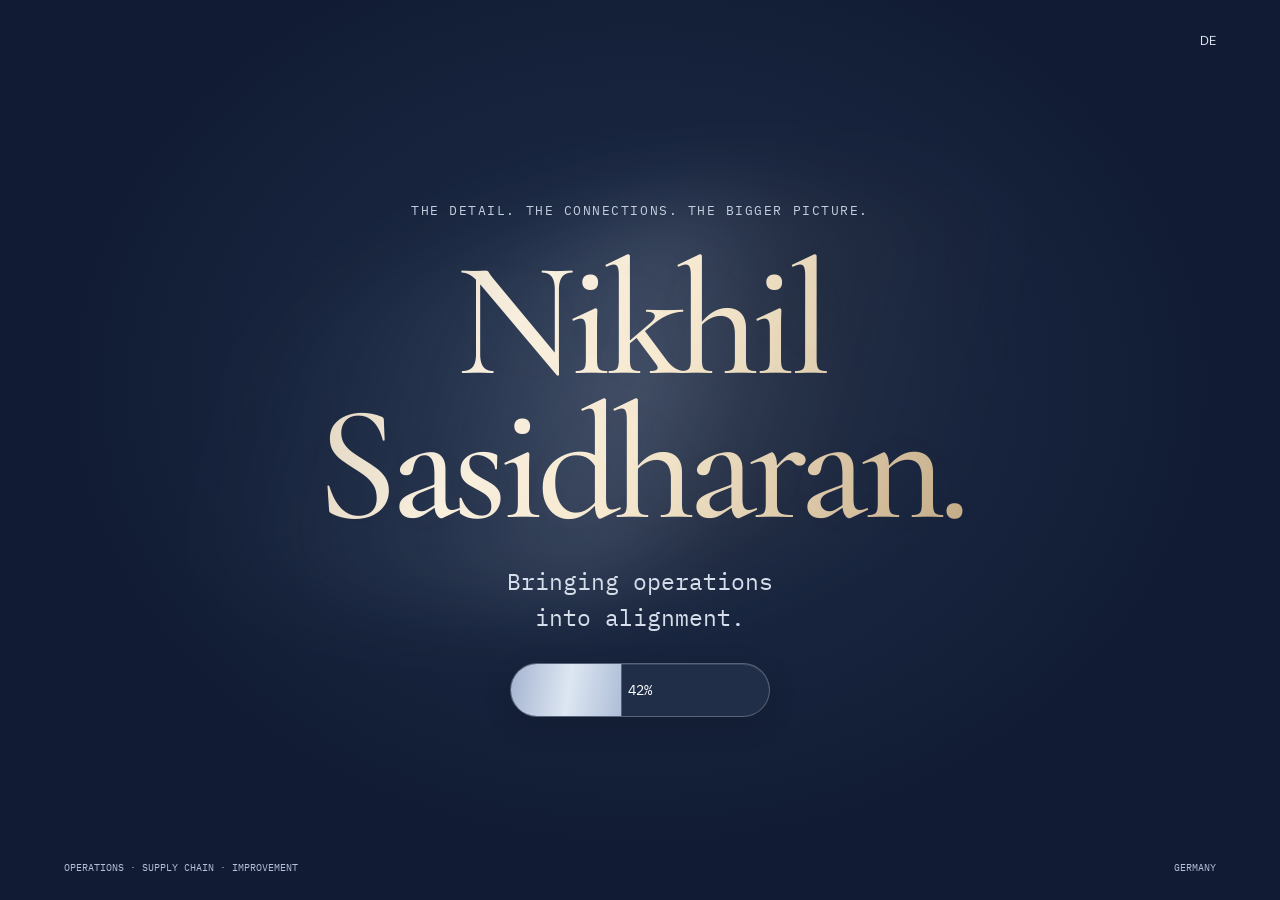
==== index.html @ 05157a1e "Apply approved compact navigation, three-second loading and white recruiter resume" ====
<!doctype html><html lang="en"><head><meta charset="utf-8"><meta name="viewport" content="width=device-width,initial-scale=1"><meta name="theme-color" content="#2b3c53"><meta name="description" content="Nikhil Sasidharan — Supply chain, production, planning and continuous improvement. Experience across Germany, the Czech Republic and India."><title>NSn. | Nikhil Sasidharan – Supply Chain & Operations</title><link rel="icon" type="image/svg+xml" href="data:image/svg+xml,%3Csvg%20xmlns%3D%22http%3A%2F%2Fwww.w3.org%2F2000%2Fsvg%22%20viewBox%3D%220%200%2064%2064%22%3E%3Crect%20width%3D%2264%22%20height%3D%2264%22%20rx%3D%2212%22%20fill%3D%22%23111c34%22%2F%3E%3Ctext%20x%3D%2232%22%20y%3D%2242%22%20text-anchor%3D%22middle%22%20font-family%3D%22Courier%20New%2Cmonospace%22%20font-size%3D%2229%22%20font-weight%3D%22bold%22%20fill%3D%22%23ead5b6%22%3ENSn%3C%2Ftext%3E%3C%2Fsvg%3E"></head><body><link rel="stylesheet" href="https://fonts.googleapis.com/css2?family=Instrument+Serif&family=Cormorant+Garamond:wght@500&family=DM+Sans:wght@400;500&family=IBM+Plex+Mono&display=swap">
<div id="nk-slow-dot-flow"><section class="welcome"><header><span class="welcome-brand">NSn</span><button type="button" class="lang cursor-interaction">DE</button></header><div class="welcome-center"><p class="welcome-eyebrow">THE DETAIL. THE CONNECTIONS. THE BIGGER PICTURE.</p><h1><span>Nikhil</span> <span>Sasidharan.</span></h1><p class="welcome-sub">Bringing operations<br>into alignment.</p><button class="welcome-enter cursor-interaction" type="button" disabled aria-label="Preparing the introduction"><span class="load-fill" aria-hidden="true"></span><span class="load-label">0%</span></button><button class="resume-open welcome-resume cursor-interaction" type="button">Straight to Resume ↗</button></div><footer><span>OPERATIONS · SUPPLY CHAIN · IMPROVEMENT</span><span class="country">GERMANY</span></footer></section>
<section class="scene cursor-interaction" hidden><canvas aria-hidden="true"></canvas><header><button class="logo brand-home cursor-interaction" type="button" aria-label="Return to welcome">NS<span class="small-n">n</span><span class="brand-dot">.</span></button><span class="label">AN OPERATIONS PERSPECTIVE</span><div class="top-actions"><button class="lang cursor-interaction" type="button">DE</button><button class="resume-open cursor-interaction" type="button">Recruiter view</button></div></header><main><p class="eyebrow">PRACTICAL EXPERIENCE. ANALYTICAL THINKING.</p><h1>Nikhil Sasidharan.</h1><div class="lower"><p class="intro">From the production floor to supply planning.<br>Connecting people, materials and systems.</p><aside><span class="box-label">THE EXPERIENCE BEHIND THE NAME</span><h2>A connected perspective.</h2><p class="box-copy">Hands-on operations, analytical thinking and continuous improvement.</p><a class="detail" href="#nf-career">Explore my journey ↓</a></aside></div></main><footer><span class="count">01 / 04</span><button class="pause cursor-interaction" type="button">Pause motion</button><button class="next cursor-interaction" type="button">Next chapter →</button></footer></section>


</div>
<style>
#nk-slow-dot-flow{background:#111c34;color:#fff7e9;font-family:'DM Sans',sans-serif;width:100%}#nk-slow-dot-flow *{box-sizing:border-box}#nk-slow-dot-flow a{color:inherit;text-decoration:none}#nk-slow-dot-flow .scene{position:relative;isolation:isolate;min-height:720px;display:grid;grid-template-rows:78px 1fr 74px;overflow:hidden}#nk-slow-dot-flow canvas{position:absolute;inset:0;width:100%;height:100%;pointer-events:none;z-index:0}#nk-slow-dot-flow header,#nk-slow-dot-flow footer{position:relative;z-index:2;display:flex;align-items:center;justify-content:space-between;gap:20px;padding:0 5%}#nk-slow-dot-flow .logo{font:27px 'Instrument Serif',serif;color:#ead5b6}#nk-slow-dot-flow .label,#nk-slow-dot-flow .eyebrow,#nk-slow-dot-flow .count{font:10px/1.7 'IBM Plex Mono',monospace;letter-spacing:1.4px;color:#cbd4e9}#nk-slow-dot-flow header>a{font-size:12px;padding:12px 0}#nk-slow-dot-flow main{position:relative;z-index:1;padding:35px 6% 20px;display:flex;flex-direction:column;justify-content:center;align-items:center;background:radial-gradient(ellipse at center,#111c34bd,transparent 70%)}#nk-slow-dot-flow .eyebrow{text-align:center;margin:0 0 30px}#nk-slow-dot-flow h1{font:400 clamp(68px,10.7vw,126px)/1.06 'Instrument Serif',Georgia,serif;letter-spacing:-2px;text-align:center;margin:0 0 55px;width:100%}#nk-slow-dot-flow .word{display:inline-block;white-space:nowrap}#nk-slow-dot-flow .letter{display:inline-block;will-change:transform}#nk-slow-dot-flow .lower{display:grid;grid-template-columns:1.3fr 1fr;gap:60px;align-items:center;width:100%}#nk-slow-dot-flow .intro{font-size:19px;line-height:1.85;color:#e0e5f1;margin:0}#nk-slow-dot-flow aside{background:#202d45;border:1px solid #7587ae55;border-radius:8px;padding:23px;max-width:365px;justify-self:end;width:100%}#nk-slow-dot-flow .box-label{font:9px/1.6 'IBM Plex Mono',monospace;letter-spacing:1.2px;color:#d6bf9f}#nk-slow-dot-flow aside h2{font:400 30px/1.15 'Instrument Serif',serif;margin:12px 0}#nk-slow-dot-flow .box-copy{font-size:13px;line-height:1.75;color:#d3dcee;margin:0 0 15px}#nk-slow-dot-flow .detail{display:inline-block;padding:10px 0;border-bottom:1px solid #ead5b666;color:#ead5b6;font-size:12px}#nk-slow-dot-flow button{font:13px 'DM Sans',sans-serif;background:none;border:0;color:#e0e5f1;min-height:44px;padding:10px 0}#nk-slow-dot-flow .pause{font-size:11px;color:#bec9df}#nk-slow-dot-flow button:focus-visible,#nk-slow-dot-flow a:focus-visible{outline:2px solid #ead5b6;outline-offset:4px}#nk-slow-dot-flow .below{background:#f6f3ed;color:#17233a;padding:50px 7%;scroll-margin-top:15px}#nk-slow-dot-flow .section-label{font:10px 'IBM Plex Mono',monospace;letter-spacing:1.5px;color:#58647a}#nk-slow-dot-flow .below h2{font:400 clamp(35px,5vw,52px)/1.13 'Instrument Serif',serif;margin:20px 0 35px}#nk-slow-dot-flow .timeline{border-left:1px solid #bbc3d0;padding-left:28px}#nk-slow-dot-flow article{position:relative;padding:20px 0;border-bottom:1px solid #d5dbe3}#nk-slow-dot-flow .timeline article{display:grid;grid-template-columns:95px 1fr;gap:20px}#nk-slow-dot-flow .timeline article:before{content:'';position:absolute;left:-33px;top:26px;width:9px;height:9px;border-radius:50%;background:#687ba8}#nk-slow-dot-flow time{font:11px/1.8 'IBM Plex Mono',monospace;color:#5c6880}#nk-slow-dot-flow h3{font-size:18px;font-weight:500;margin:0 0 8px}#nk-slow-dot-flow article p{font-size:14px;line-height:1.7;color:#526078;margin:0}#nk-slow-dot-flow .work{background:#e9edf4}#nk-slow-dot-flow .work>a{display:inline-block;margin-top:30px;font-size:13px;padding:10px 0;border-bottom:1px solid #657691}@media(max-width:600px){#nk-slow-dot-flow .scene{min-height:760px;grid-template-rows:68px 1fr 70px}#nk-slow-dot-flow .label{display:none}#nk-slow-dot-flow header>a{font-size:11px}#nk-slow-dot-flow main{padding:30px 7% 20px}#nk-slow-dot-flow h1{font-size:clamp(57px,13.2vw,78px);letter-spacing:-1px;margin-bottom:35px}#nk-slow-dot-flow .eyebrow{font-size:9px;max-width:270px}#nk-slow-dot-flow .lower{grid-template-columns:1fr;gap:24px}#nk-slow-dot-flow .intro{font-size:16px}#nk-slow-dot-flow aside{max-width:none;padding:19px}#nk-slow-dot-flow aside h2{font-size:28px}#nk-slow-dot-flow .timeline article{grid-template-columns:1fr;gap:8px}#nk-slow-dot-flow footer{gap:10px}#nk-slow-dot-flow button{font-size:12px}}@media(prefers-reduced-motion:reduce){#nk-slow-dot-flow .letter{transform:none!important}}
</style>
<script>
(()=>{const root=document.getElementById('nk-slow-dot-flow'),q=s=>root.querySelector(s),scene=q('.scene'),canvas=q('canvas'),ctx=canvas.getContext('2d'),reduce=matchMedia('(prefers-reduced-motion:reduce)');let chapter=0,paused=reduce.matches,visible=true,frame=0,time=0,last=0,w=0,h=0,letters=[],pointer={x:-1000,y:-1000};const chapters=[['PRACTICAL EXPERIENCE. ANALYTICAL THINKING.','Nikhil Sasidharan.','From the production floor to supply planning.<br>Connecting people, materials and systems.','THE EXPERIENCE BEHIND THE NAME','A connected perspective.','Hands-on operations, analytical thinking and continuous improvement.','Explore my journey ↓','#nf-career'],['THE BREADTH OF MY EXPERIENCE','5 employers.','Production, engineering support, order management<br>and supply planning across different industries.','PROFESSIONAL EXPERIENCE','Five employers.','Synthite · AVT McCormick · AB InBev · Vivere · Olympus','See the experience ↓','#nf-career'],['EXPERIENCE ACROSS BORDERS','3 countries.','Different settings.<br>A broader operational perspective.','INTERNATIONAL EXPERIENCE','Three countries.','India · Czech Republic · Germany','Follow my journey ↓','#nf-career'],['SELECTED CONTRIBUTIONS','Insight into action.','Connecting operational detail,<br>systems and process improvement.','SELECTED CONTRIBUTIONS','From insight to action.','Reporting automation, systems support and process improvement.','Explore the work ↓','#nf-work']];function setupLetters(){const title=q('.scene h1'),text=title.textContent;title.setAttribute('aria-label',text);title.replaceChildren();text.split(' ').forEach((word,index)=>{if(index)title.append(' ');const wrap=document.createElement('span');wrap.className='word';wrap.setAttribute('aria-hidden','true');for(const char of word){const el=document.createElement('span');el.className='letter';el.textContent=char;wrap.append(el);}title.append(wrap);});letters=Array.from(title.querySelectorAll('.letter')).map(el=>({el,x:0,y:0}));}function next(){chapter=(chapter+1)%4;const c=chapters[chapter];q('.eyebrow').textContent=c[0];q('.scene h1').textContent=c[1];q('.intro').innerHTML=c[2];q('.box-label').textContent=c[3];q('aside h2').textContent=c[4];q('.box-copy').textContent=c[5];q('.detail').textContent=c[6];q('.detail').href=c[7];q('.count').textContent=String(chapter+1).padStart(2,'0')+' / 04';if(window.translateCareerScene)window.translateCareerScene();setupLetters();wake();}q('.next').onclick=next;scene.addEventListener('click',e=>{if(!e.target.closest('a,button'))next()});function resize(){const b=scene.getBoundingClientRect();w=b.width;h=b.height;const d=Math.min(devicePixelRatio||1,2);canvas.width=w*d;canvas.height=h*d;ctx.setTransform(d,0,0,d,0,0);wake();}function tick(now){frame=0;if(!paused)time+=Math.min((now-last)/1000||0,.04);last=now;ctx.clearRect(0,0,w,h);for(let lane=0;lane<9;lane++){
 const base=h*(.07+lane*.11),amp=24+(lane%3)*12;
 const point=u=>({x:u*w,y:base+Math.sin(u*6.28+lane*.6+time*.045)*amp+(paused?0:Math.sin(u*Math.PI)*(pointer.y>-500?(pointer.y-h/2)*.02:0))});
 ctx.beginPath();for(let j=0;j<=90;j++){const p=point(j/90);j?ctx.lineTo(p.x,p.y):ctx.moveTo(p.x,p.y);}
 ctx.strokeStyle=lane%3===0?'rgba(234,213,182,.13)':'rgba(168,188,244,.12)';ctx.lineWidth=.7;ctx.stroke();
 for(let n=0;n<12;n++){const u=(n/12+time*(.004+lane*.00025)+lane*.07)%1,p=point(u);ctx.fillStyle=lane%3===0?'rgba(234,213,182,.6)':'rgba(168,188,244,.55)';ctx.beginPath();ctx.arc(p.x,p.y,n%3===0?2.4:1.6,0,Math.PI*2);ctx.fill();}
}const box=scene.getBoundingClientRect();letters.forEach(l=>{const b=l.el.getBoundingClientRect(),dx=b.left-box.left+b.width/2-l.x-pointer.x,dy=b.top-box.top+b.height/2-l.y-pointer.y,d=Math.hypot(dx,dy),near=!paused&&d<140,force=near?(1-d/140)*20:0;const tx=near?dx/(d||1)*force:0,ty=near?dy/(d||1)*force-6:0;l.x=paused?0:l.x+(tx-l.x)*.12;l.y=paused?0:l.y+(ty-l.y)*.12;l.el.style.transform='translate('+l.x+'px,'+l.y+'px) rotate('+l.x*.16+'deg)';l.el.style.color=near?'#ead5b6':'#fff7e9';});if(visible&&!document.hidden&&!paused)frame=requestAnimationFrame(tick);}function wake(){if(!frame)frame=requestAnimationFrame(tick)}function controls(){q('.pause').textContent=paused?'Enable motion':'Pause motion';q('.pause').setAttribute('aria-pressed',String(!paused));wake();}q('.pause').onclick=()=>{paused=!paused;controls()};scene.addEventListener('pointermove',e=>{const b=scene.getBoundingClientRect();pointer.x=e.clientX-b.left;pointer.y=e.clientY-b.top;wake()});scene.addEventListener('pointerleave',()=>{pointer.x=pointer.y=-1000;wake()});root.querySelectorAll('a[href^="#"]').forEach(a=>a.addEventListener('click',e=>{const target=a.hash==='#nk-slow-dot-flow'?root:document.querySelector(a.hash);if(target){e.preventDefault();target.scrollIntoView({behavior:reduce.matches?'auto':'smooth'});}}));new ResizeObserver(resize).observe(scene);new IntersectionObserver(entries=>{visible=entries[0].isIntersecting;if(visible)wake()}).observe(scene);document.addEventListener('visibilitychange',wake);reduce.addEventListener('change',()=>{paused=reduce.matches;controls()});setupLetters();controls();resize();})();
</script>

<style>
#nk-slow-dot-flow .scene{min-height:660px;grid-template-rows:78px 1fr 74px}
#nk-slow-dot-flow main{padding:40px 6%;min-height:508px;background:radial-gradient(ellipse at center,#111c34e8 0%,#111c3499 38%,transparent 75%)}
#nk-slow-dot-flow h1{font-family:'Cormorant Garamond',Georgia,serif;font-size:clamp(64px,10.8vw,124px);font-weight:500;line-height:1.08;letter-spacing:-2px;margin:0 0 30px}
#nk-slow-dot-flow .lower{display:flex;flex-direction:column;gap:28px;text-align:center;width:100%}
#nk-slow-dot-flow .intro{font:400 17px/1.9 'IBM Plex Mono',monospace;letter-spacing:-.4px;max-width:720px;color:#dde4f3}
#nk-slow-dot-flow aside{display:contents}
#nk-slow-dot-flow aside .box-label,#nk-slow-dot-flow aside h2,#nk-slow-dot-flow aside .box-copy{display:none}
#nk-slow-dot-flow .detail{background:#ead5b6;color:#111c34;border:0;border-radius:28px;padding:14px 23px;font:14px 'DM Sans',sans-serif;min-height:46px}
#nk-slow-dot-flow .detail:hover{background:#f4e4ca}
#nk-slow-dot-flow .eyebrow{font-family:'IBM Plex Mono',monospace;margin-bottom:25px;text-align:center}
@media(max-width:600px){#nk-slow-dot-flow .scene{min-height:660px;grid-template-rows:68px 1fr 70px}#nk-slow-dot-flow main{padding:30px 7%;min-height:522px}#nk-slow-dot-flow h1{font-size:clamp(55px,13vw,78px);letter-spacing:-1px;margin-bottom:26px}#nk-slow-dot-flow .intro{font-size:14px;line-height:1.85}#nk-slow-dot-flow .lower{gap:25px}}
</style>
<div id="nf-story" hidden>
<header class="masthead"><a href="#nf-top" class="monogram">NS<span class="small-n">n</span><span class="brand-dot">.</span></a><nav aria-label="Portfolio navigation"><a href="#nf-about">About</a><a href="#nf-career">Experience</a><a href="#nf-work">Work</a><a href="#nf-contact">Contact</a></nav><div class="language-buttons" role="group" aria-label="Language / Sprache"><button type="button" data-language="en" aria-pressed="true">EN</button><button type="button" data-language="de" aria-pressed="false">DE</button></div><button type="button" class="resume-language cursor-interaction" aria-label="Switch to German">DE</button><button class="reader-toggle cursor-interaction" aria-pressed="false" type="button">Recruiter view ↗</button></header>
<div class="reading-track" aria-hidden="true"><span></span></div>
<div class="story-view">
<section class="opening" id="nf-top"><canvas class="routes" aria-hidden="true"></canvas><div class="hero-kicker"><span class="location">HAMBURG, GERMANY</span><span>SUPPLY CHAIN & OPERATIONS</span></div><div class="name-lockup"><h1><span>Nikhil</span><span class="surname">Sasidharan<span class="fullstop">.</span></span></h1><p class="hero-side">A practical mind.<br>An analytical perspective.<br>A drive to improve.</p></div><div class="opening-bottom"><a href="#nf-about" class="round-link">Discover my story <span>↓</span></a><div class="industry-line"><span>FOOD & SPICES</span><span>FMCG</span><span>MEDICAL EQUIPMENT</span></div><div class="scene-controls"><button type="button" class="scene-prev cursor-interaction" aria-label="Previous background">←</button><span class="scene-caption" aria-live="polite">Spices · 01 / 05</span><button type="button" class="scene-next cursor-interaction" aria-label="Next background">→</button></div></div></section>
<section id="nf-about" class="about-sheet"><div class="section-top"><span>01 / THE PERSON BEHIND THE WORK</span><span>NIKHIL SASIDHARAN</span></div><div class="about-layout"><div class="photo-block reveal"><img src="Nikhil.jpg" alt="Nikhil Sasidharan"/></div><div class="about-writing"><h2 class="reveal">Close to the work.<br><em>Curious about<br>what comes next.</em></h2><p class="large-copy reveal">I connect hands-on operational experience with analytical thinking to understand how work gets done—and how it can improve.</p><p class="reveal">My experience spans food and seasonings production, beer supply chains, FMCG manufacturing and medical equipment planning. Across these settings, I’ve worked with people, materials, systems and the details that keep operations moving.</p><p class="reveal">I’m drawn to roles that combine operational responsibility, data analysis and continuous improvement, while developing the judgment and collaborative skills to grow as a leader.</p><a href="#nf-career" class="text-link">Explore the experience ↓</a></div></div><div class="word-ribbon" aria-label="Core skills"><div>SAP ERP <b>✳</b> PRODUCTION <b>✳</b> INVENTORY <b>✳</b> ADVANCED EXCEL <b>✳</b> PLANNING <b>✳</b> POWER BI <b>✳</b> IMPROVEMENT</div></div></section>
<section id="nf-career" class="career-sheet"><div class="section-top"><span>02 / EXPERIENCE & EDUCATION</span><span>2015 → 2026</span></div><div class="section-title reveal"><h2>Learning.<br><em>Doing. Growing.</em></h2><p>A chronological journey through education and work.<br>Study and employment periods overlap.</p></div><div class="career-list journey-timeline"><details class="study-entry"><summary><span class="career-date">JUL 2015 — JUL 2019</span><span><span class="career-name">Mechanical Engineering · BTech</span><span class="career-role">APJ Abdul Kalam Technological University</span></span><span class="plus" aria-hidden="true">+</span></summary><div class="career-content"><article class="reveal"><span class="degree">BTech</span><p class="mono">JUL 2015 — JUL 2019</p><h3>Mechanical Engineering</h3><p>APJ Abdul Kalam Technological University · India</p></article></div></details><details class="career-entry"><summary class="cursor-interaction"><span class="career-date">MAY 2020 — JUN 2022</span><span><span class="career-name">Synthite</span><span class="career-role">Operations Management Team Leader</span></span><span class="plus" aria-hidden="true">+</span></summary><div class="career-content"><p>Led production planning and shop-floor execution, with experience in engineering support, projects and cross-functional operational coordination.</p><ul><li>Led production planning, material coordination and shop-floor execution to support production targets and schedule adherence.</li><li>Coordinated manpower, materials and production priorities with Procurement, Warehouse, Quality, Logistics and Maintenance teams.</li><li>Used process monitoring, root-cause analysis and corrective actions to address rework.</li><li>Supported operational-data migration and validation during SAP S/4HANA implementation.</li><li>Supported commissioning and operational implementation of a continuous steam sterilisation system in food manufacturing.</li></ul></div></details><details class="career-entry"><summary class="cursor-interaction"><span class="career-date">JUN 2022 — SEP 2023</span><span><span class="career-name">AVT McCormick</span><span class="career-role">Production Executive</span></span><span class="plus" aria-hidden="true">+</span></summary><div class="career-content"><p>Coordinated daily food production, material readiness and manufacturing priorities to support delivery requirements and operational performance.</p><ul><li>Planned and coordinated daily production based on demand, material availability, manufacturing capacity and delivery requirements.</li><li>Coordinated production priorities and material readiness across Procurement, Warehouse, Production, Quality and Maintenance.</li><li>Monitored production performance and supported corrective actions, process standardisation and continuous improvement.</li></ul></div></details><details class="study-entry"><summary><span class="career-date">OCT 2023 — SEP 2026</span><span><span class="career-name">Operational Excellence · MBA &amp; Eng.</span><span class="career-role">Hof University</span></span><span class="plus" aria-hidden="true">+</span></summary><div class="career-content"><article class="reveal"><span class="degree">MBA & Eng.</span><p class="mono">OCT 2023 — SEP 2026 / MASTER’S STUDIES</p><h3>Operational Excellence</h3><p>Hof University · Germany</p><p class="muted">Supply chain management, production logistics, quality, factory planning, leadership and change management.</p></article></div></details><details class="career-entry"><summary class="cursor-interaction"><span class="career-date">AUG 2024 — OCT 2024</span><span><span class="career-name">Anheuser-Busch InBev</span><span class="career-role">Supply Chain Order Management</span></span><span class="plus" aria-hidden="true">+</span></summary><div class="career-content"><p>Managed order-processing activities for the Belgian on-trade market, responding to customer, supply and logistics requirements.</p><ul><li>Managed manual order intake, processing and fulfilment activities for the Belgian on-trade FMCG market.</li><li>Monitored shipment weights and supported empties management.</li><li>Adjusted orders according to customer, supply and logistics requirements.</li><li>Investigated operational issues and supported process improvement through root-cause analysis.</li></ul></div></details><details class="career-entry"><summary class="cursor-interaction"><span class="career-date">MAR 2025 — AUG 2025</span><span><span class="career-name">Vivere</span><span class="career-role">Production &amp; Operations</span></span><span class="plus" aria-hidden="true">+</span></summary><div class="career-content"><p>Supported FMCG production, manufacturing data and workflow scheduling, working across operational and technical teams.</p><ul><li>Supported production operations, Bills of Materials and weekly workflow scheduling based on raw-material and production requirements.</li><li>Maintained product and manufacturing data in Odoo ERP, including EAN, FNSKU, manufacturing-order and serial-number information.</li><li>Supported machinery operation, order picking and quality assurance.</li><li>Collaborated with Production, Engineering, Quality and Supply Chain teams to support production targets and operational workflows.</li></ul></div></details><details class="career-entry"><summary class="cursor-interaction"><span class="career-date">SEP 2025 — SEP 2026</span><span><span class="career-name">Olympus Europa SE &amp; Co. KG</span><span class="career-role">Supply Chain Management</span></span><span class="plus" aria-hidden="true">+</span></summary><div class="career-content"><p>Supported supply planning through inventory and replenishment analysis, reporting automation and coordination across supply chain functions.</p><ul><li>Analysed inventory, material availability, stock movements and replenishment parameters in SAP and Excel to support supply planning.</li><li>Monitored shortages, excess and slow-moving stock, shelf-life risks and material requirements planning (MRP) exceptions.</li><li>Supported inventory optimisation through reorder-point (ROP) reviews, ABC classification, stock analysis and planning-parameter validation.</li><li>Developed and automated recurring analysis and reporting workflows using Excel, VBA, Power Query, Power BI and Power Automate.</li><li>Coordinated with Planning, Procurement, Logistics, Warehousing and Product Management on material availability, replenishment and process improvement.</li></ul></div></details></div></section>
<section id="nf-skills" class="skills-sheet"><div class="section-top"><span>03 / CAPABILITIES</span><span>PRACTICE × ANALYSIS</span></div><div class="skills-layout"><h2 class="reveal">The way<br>I <em>work.</em></h2><div class="skill-rows"><div class="reveal"><span class="skill-num">01</span><h3>Supply chain & planning</h3><p>Inventory management · Supply chain planning · Production planning · Order management</p></div><div class="reveal"><span class="skill-num">02</span><h3>Production & operations</h3><p>Food production · Material coordination · Production scheduling · Cross-functional collaboration</p></div><div class="reveal"><span class="skill-num">03</span><h3>Continuous improvement</h3><p>Root-cause analysis · Process mapping · Six Sigma Green Belt · 5S · SMED</p></div><div class="reveal"><span class="skill-num">04</span><h3>Data & systems</h3><p>SAP ERP · Power BI · Celonis · Advanced Excel · SQL</p></div></div></div></section>
<section id="nf-work" class="work-sheet"><div class="section-top"><span>04 / SELECTED WORK</span><span>PROFESSIONAL & ACADEMIC</span></div><div class="section-title reveal"><h2>Experience,<br><em>put into practice.</em></h2><p>Selected contributions and research.<br>Public summaries, without internal data.</p></div><div class="work-list"><article class="work-entry"><div class="work-art" aria-hidden="true"><span class="art-number">01 / SELECTED WORK</span><div class="art-lines"><i></i><i></i><i></i><i></i></div><span class="art-word">Ordering<br><em>behaviour.</em></span></div><div class="work-copy"><p class="mono">AB InBev · Project</p><h3>Customer Ordering Behaviour</h3><details><summary class="cursor-interaction">Read summary <span class="plus" aria-hidden="true">+</span></summary><p>Project on customer ordering behaviour during my order management internship at AB InBev.</p></details></div></article>
<article class="work-entry"><div class="work-art" aria-hidden="true"><span class="art-number">02 / SELECTED WORK</span><div class="art-lines"><i></i><i></i><i></i><i></i></div><span class="art-word">Reporting<br><em>workflows.</em></span></div><div class="work-copy"><p class="mono">Olympus · Professional experience</p><h3>Reporting Automation</h3><details><summary class="cursor-interaction">Read summary <span class="plus" aria-hidden="true">+</span></summary><p>Developed and automated recurring operational analysis and reporting workflows using Excel and related analytics tools.</p></details></div></article>
<article class="work-entry"><div class="work-art" aria-hidden="true"><span class="art-number">03 / SELECTED WORK</span><div class="art-lines"><i></i><i></i><i></i><i></i></div><span class="art-word">Production<br><em>& systems.</em></span></div><div class="work-copy"><p class="mono">Synthite · Project contributions</p><h3>Production &amp; Systems</h3><details><summary class="cursor-interaction">Read summary <span class="plus" aria-hidden="true">+</span></summary><p>Supported operational-data migration and validation during SAP S/4HANA implementation, and commissioning of a continuous steam sterilisation system.</p></details></div></article>
<article class="work-entry"><div class="work-art" aria-hidden="true"><span class="art-number">04 / SELECTED WORK</span><div class="art-lines"><i></i><i></i><i></i><i></i></div><span class="art-word">Process<br><em>& perspective.</em></span></div><div class="work-copy"><p class="mono">Olympus · Hof University</p><h3>Master’s Thesis</h3><h4>Operational improvement of external chemical inventory management: A process-oriented study</h4><details><summary class="cursor-interaction">Read summary <span class="plus" aria-hidden="true">+</span></summary><p>Research details and results are not publicly shared.</p></details></div></article></div></section>
<section id="nf-education" class="education-sheet"><div class="section-top"><span>05 / LANGUAGES</span></div><div class="language-line reveal"><div><span>English</span><strong>C1</strong><small>Advanced</small></div><div><span>German</span><strong>B1</strong><small>Intermediate</small></div></div></section>
<section id="nf-contact" class="contact-sheet"><div class="section-top"><span>06 / THE NEXT CHAPTER</span><span class="location">OPEN TO FULL-TIME OPPORTUNITIES</span></div><h2 class="reveal">Let’s make<br><em>better work happen.</em></h2><a class="big-email" href="mailto:nikhil.sasidharan@yahoo.com">nikhil.sasidharan@yahoo.com <span>↗</span></a><div class="contact-bottom"><a href="https://www.linkedin.com/in/nikhilsasidharan" target="_blank" rel="noopener noreferrer">LinkedIn ↗</a><a href="#nf-top">Back to top ↑</a></div><footer>NIKHIL SASIDHARAN <span>HAMBURG, GERMANY</span></footer></section>
</div>
<section class="reader-view" hidden><span class="mono">PROFESSIONAL OVERVIEW</span><h2>Nikhil Sasidharan</h2><p>Supply chain · Operations · Continuous improvement</p><p>Hamburg, Germany · <a href="mailto:nikhil.sasidharan@yahoo.com">nikhil.sasidharan@yahoo.com</a></p><h3>Experience</h3><div class="reader-jobs"></div><h3>Education</h3><p>Master’s studies in Operational Excellence (MBA & Eng.) · Hof University · 2023–2026</p><p>BTech, Mechanical Engineering · APJ Abdul Kalam Technological University · 2015–2019</p><h3>Tools & methods</h3><p>SAP ERP · Power BI · Celonis · Advanced Excel · SQL · Root-cause analysis · Process mapping · Six Sigma Green Belt · 5S · SMED</p><p>English C1 · German B1</p></section>
</div>
<style>
#nf-story{--navy:#2b3c53;--deep:#223247;--blue:#a9c9fa;--ink:#24374d;--copy:#556474;--rule:#d5dde4;background:#fff;color:var(--ink);font-family:'DM Sans',sans-serif;overflow:hidden}#nf-story *{box-sizing:border-box}#nf-story [hidden]{display:none!important}#nf-story a{color:inherit;text-decoration:none}#nf-story button{font:inherit}#nf-story h1,#nf-story h2,#nf-story h3,#nf-story p{margin-top:0}#nf-story .masthead{display:flex;align-items:center;justify-content:space-between;gap:20px;padding:18px 5%;background:var(--navy);color:#f6f7fa;border-bottom:1px solid #ffffff20}#nf-story .monogram{font:38px 'Instrument Serif',serif}#nf-story nav{display:flex;gap:22px;font-size:12px}#nf-story .reader-toggle{border:1px solid #c8d5e460;background:#ffffff0a;color:#fff;border-radius:30px;padding:11px 16px;font-size:11px}#nf-story .reader-toggle[aria-pressed=true]{background:#a9c9fa;color:#223247}#nf-story .reading-track{height:2px;background:#52637b}#nf-story .reading-track span{display:block;height:100%;width:100%;background:var(--blue);transform-origin:left;transform:scaleX(0)}#nf-story .opening{position:relative;background:var(--navy);color:#f4f6fa;padding:32px 5% 24px;isolation:isolate;overflow:hidden}#nf-story .routes{position:absolute;inset:0;width:100%;height:100%;z-index:-1;opacity:.8}#nf-story .hero-kicker,#nf-story .section-top{display:flex;justify-content:space-between;gap:20px;font:10px/1.6 'IBM Plex Mono',monospace;letter-spacing:1px}#nf-story .hero-kicker{color:#c9d6e7}#nf-story .location:before{content:'';display:inline-block;width:5px;height:5px;border-radius:50%;background:#b8e6cf;box-shadow:0 0 12px #b8e6cf;margin:0 8px 2px 0}#nf-story .name-lockup{position:relative;padding:65px 0 58px}#nf-story h1{font:clamp(80px,13vw,154px)/.83 'Instrument Serif',serif;letter-spacing:-5px;margin:0}#nf-story h1>span{display:block}#nf-story .surname{margin-left:13%;font-style:italic;color:#bfd5f6}#nf-story .fullstop{color:#e7bc90}#nf-story .hero-side{position:absolute;right:2%;top:56px;font-size:13px;line-height:1.8;color:#d4dfed;border-left:1px solid #7e94b4;padding-left:20px}#nf-story .opening-bottom{display:flex;align-items:center;justify-content:space-between;gap:20px;border-top:1px solid #ffffff30;padding-top:22px}#nf-story .round-link{display:flex;align-items:center;gap:20px;font-size:12px}#nf-story .round-link span{width:35px;height:35px;display:grid;place-items:center;border:1px solid #b6c9e2;border-radius:50%}#nf-story .industry-line{display:flex;gap:18px;font:9px 'IBM Plex Mono',monospace;color:#bfcee2}#nf-story .replay{color:#c7d5e8;background:none;border:0;font-size:10px;padding:10px 0}#nf-story .about-sheet,#nf-story .career-sheet,#nf-story .work-sheet,#nf-story .education-sheet{padding:42px 6% 70px;background:#fff}#nf-story .section-top{padding-bottom:24px;border-bottom:1px solid var(--rule);color:#53667e;margin-bottom:48px}#nf-story h2{font:clamp(38px,5.7vw,62px)/1.04 'Instrument Serif',serif;letter-spacing:-1.3px;font-weight:400}#nf-story h2 em{color:#647fa1;font-weight:400}#nf-story .about-layout{display:grid;grid-template-columns:.9fr 1.25fr;gap:65px;align-items:center}#nf-story .photo-block{position:relative;align-self:start;margin-top:14px;transform:rotate(-3deg);background:#edf0ed;padding:10px 10px 48px;box-shadow:0 16px 40px #26364d18}#nf-story .photo-block img{width:100%;aspect-ratio:4/4.5;object-fit:cover;object-position:center 88%;display:block}#nf-story .photo-corner{position:absolute;bottom:-15px;right:-24px;padding:16px 22px;background:#dbe7f6;color:#324d70;transform:rotate(7deg);font:27px/1.05 'Instrument Serif',serif}#nf-story .about-writing h2{margin-bottom:26px}#nf-story .about-writing p{font-size:13px;line-height:1.85;color:var(--copy)}#nf-story .about-writing .large-copy{font-size:17px;line-height:1.65;color:#344b65}#nf-story .text-link{display:inline-block;font-size:12px;border-bottom:1px solid #7890af;padding:10px 0;margin-top:8px}#nf-story .word-ribbon{margin:65px -7% -35px;padding:22px 0;border-top:1px solid var(--rule);border-bottom:1px solid var(--rule);overflow:hidden;color:#587596;white-space:nowrap;font:25px 'Instrument Serif',serif}#nf-story .word-ribbon div{display:inline-block;will-change:transform}#nf-story .word-ribbon b{font:18px 'DM Sans',sans-serif;color:#9ab0cc;margin:0 28px}#nf-story .section-title{display:flex;justify-content:space-between;align-items:end;gap:30px;margin-bottom:40px}#nf-story .section-title h2{margin:0}#nf-story .section-title>p{font-size:12px;line-height:1.8;color:var(--copy);margin:0 0 4px;max-width:260px}#nf-story .career-entry{border-top:1px solid var(--rule);position:relative}#nf-story .career-entry:last-child{border-bottom:1px solid var(--rule)}#nf-story .career-entry summary{list-style:none;display:grid;grid-template-columns:115px 1fr 35px;gap:25px;align-items:center;padding:28px 0;position:relative;transition:padding .3s,background .3s}#nf-story summary::-webkit-details-marker{display:none}#nf-story .career-entry summary:hover,#nf-story .career-entry[open] summary{padding-left:16px;background:#edf3fa}#nf-story .career-date{font:10px/1.8 'IBM Plex Mono',monospace;color:#65778e}#nf-story .career-name{display:block;font:37px 'Instrument Serif',serif;color:#253c57;margin-bottom:5px}#nf-story .career-role{font-size:12px;line-height:1.5;color:#586b83}#nf-story .plus{font:28px 'Instrument Serif',serif;transition:transform .25s}#nf-story details[open] .plus{transform:rotate(45deg)}#nf-story .career-content{padding:0 45px 30px 140px;font-size:13px;line-height:1.8;color:#53677e}#nf-story .career-content ul{padding-left:18px}#nf-story .career-content li{margin-bottom:8px}#nf-story .skills-sheet{background:#eef3f8;padding:42px 6% 65px}#nf-story .skills-layout{display:grid;grid-template-columns:.8fr 1.5fr;gap:55px}#nf-story .skills-layout h2{font-size:85px;margin:0}#nf-story .skill-rows>div{position:relative;border-bottom:1px solid #cbd6e3;padding:0 0 22px 35px;margin-bottom:25px}#nf-story .skill-num{position:absolute;left:0;top:4px;font:10px 'IBM Plex Mono',monospace;color:#5d789b}#nf-story .skill-rows h3{font-size:19px;font-weight:500;margin:0 0 10px}#nf-story .skill-rows p{font-size:13px;color:#5b6c82;line-height:1.8;margin:0}#nf-story .work-entry{display:grid;grid-template-columns:1fr 1.2fr;gap:45px;align-items:center;padding:35px 0;border-top:1px solid var(--rule)}#nf-story .work-entry:nth-child(even) .work-art{order:2}#nf-story .work-art{height:215px;background:#e5edf7;color:#4c709c;position:relative;overflow:hidden;padding:22px;display:flex;flex-direction:column;justify-content:space-between;transition:background .3s}#nf-story .work-entry:nth-child(2) .work-art{background:#e7efed;color:#537b73}#nf-story .work-entry:nth-child(3) .work-art{background:#eee9e2;color:#8c7353}#nf-story .work-entry:nth-child(4) .work-art{background:#293e57;color:#c4d9f4}#nf-story .art-number{font:11px 'IBM Plex Mono',monospace;z-index:1}#nf-story .art-word{font:46px/.95 'Instrument Serif',serif;position:relative;z-index:1}#nf-story .art-lines{position:absolute;right:-10%;top:20%;width:75%;height:80%;transform:rotate(-28deg);transition:transform .6s}#nf-story .art-lines i{display:block;height:12px;margin:13px;background:currentColor;opacity:.13}#nf-story .art-lines i:nth-child(2){margin-left:25%}#nf-story .art-lines i:nth-child(3){margin-left:45%}#nf-story .work-entry:hover .art-lines{transform:rotate(-18deg) translateY(-10px)}#nf-story .work-copy .mono{font:10px/1.7 'IBM Plex Mono',monospace;color:#5e7390;text-transform:uppercase}#nf-story .work-copy h3{font:32px/1.1 'Instrument Serif',serif;margin:14px 0}#nf-story .work-copy h4{font-size:14px;line-height:1.7;font-weight:500;color:#3d5675}#nf-story .work-copy details{border-top:1px solid var(--rule);margin-top:20px;padding-top:13px}#nf-story .work-copy summary{font-size:12px;list-style:none;display:flex;justify-content:space-between}#nf-story .work-copy details p{font-size:13px;line-height:1.8;color:#5d6c80;margin:15px 0 0}#nf-story .education-sheet{background:#f9fafb}#nf-story .education-layout{display:grid;grid-template-columns:1fr 1.2fr;gap:45px}#nf-story .qualifications article{border-bottom:1px solid var(--rule);padding:0 0 25px;margin-bottom:30px}#nf-story .degree{display:block;font:40px 'Instrument Serif',serif;color:#527399;margin-bottom:20px}#nf-story .mono{font:10px/1.7 'IBM Plex Mono',monospace;color:#62748b}#nf-story .qualifications h3{font-size:18px;font-weight:500;margin-bottom:9px}#nf-story .qualifications p{font-size:12px;line-height:1.8}#nf-story .qualifications .mono{font-size:10px}#nf-story .muted{color:var(--copy)}#nf-story .language-line{display:grid;grid-template-columns:1fr 1fr;gap:25px}#nf-story .language-line>div{display:grid;grid-template-columns:1fr auto;align-items:center;gap:8px}#nf-story .language-line span{font-size:13px}#nf-story .language-line strong{grid-row:span 2;font:44px 'Instrument Serif',serif;color:#4b6e96}#nf-story .language-line small{font-size:11px;color:#5d6d80}#nf-story .contact-sheet{background:var(--navy);color:#f5f7fb;padding:40px 6% 20px}#nf-story .contact-sheet .section-top{border-color:#ffffff30;color:#c3d3e7}#nf-story .contact-sheet h2{font-size:clamp(50px,8vw,86px);margin:50px 0 35px}#nf-story .contact-sheet h2 em{color:#b7cff0}#nf-story .big-email{display:flex;justify-content:space-between;gap:16px;font-size:clamp(16px,2.8vw,28px);letter-spacing:-.5px;border-bottom:1px solid #ffffff40;padding:20px 0;overflow-wrap:anywhere}#nf-story .big-email span{color:#b9d2f5}#nf-story .contact-bottom{display:flex;justify-content:space-between;gap:20px;padding:30px 0 50px;font-size:12px;flex-wrap:wrap}#nf-story .cv-soon{font-size:10px;color:#b6c6dc;display:block;margin-top:6px}#nf-story footer{border-top:1px solid #ffffff25;padding-top:18px;display:flex;justify-content:space-between;gap:15px;font:9px 'IBM Plex Mono',monospace;color:#b5c5da}#nf-story .reader-view{padding:45px 7%;background:#fff;font-size:14px;line-height:1.8}#nf-story .reader-view h3{margin-top:32px;border-bottom:1px solid #d5dde4;padding-bottom:12px}#nf-story .reader-jobs article{margin:25px 0}#nf-story .reader-jobs h4{font-size:17px;margin-bottom:5px}#nf-story .reader-jobs p{margin:6px 0;color:#53677e}
@media(max-width:700px){#nf-story .masthead{gap:12px}#nf-story nav{gap:12px;font-size:11px}#nf-story .reader-toggle{font-size:10px;padding:10px}#nf-story h1{font-size:100px}#nf-story .hero-side{position:static;margin:30px 0 0 14%;font-size:12px}#nf-story .industry-line{display:none}#nf-story .name-lockup{padding:45px 0 32px}#nf-story .about-layout{gap:35px}#nf-story .photo-corner{font-size:22px;right:-10px}#nf-story .skills-layout,#nf-story .education-layout{grid-template-columns:1fr;gap:30px}#nf-story .skills-layout h2{font-size:60px}#nf-story .skills-layout h2 br{display:none}#nf-story .section-title{display:block}#nf-story .section-title>p{margin-top:20px}#nf-story .career-entry summary{grid-template-columns:85px 1fr 25px;gap:15px}#nf-story .career-name{font-size:30px}#nf-story .career-content{padding-left:100px}#nf-story .work-entry{gap:25px}#nf-story .work-art{height:190px}#nf-story .art-word{font-size:36px}}
@media(max-width:480px){#nf-story nav{display:none}#nf-story .hero-kicker{font-size:9px;gap:15px}#nf-story h1{font-size:clamp(63px,15vw,85px);letter-spacing:-2.5px}#nf-story .surname{margin-left:3%}#nf-story .hero-side{margin-left:4%}#nf-story .about-layout,#nf-story .work-entry{grid-template-columns:1fr}#nf-story .photo-block{max-width:260px;margin:0 auto 25px}#nf-story .section-top{font-size:9px;gap:14px;margin-bottom:32px}#nf-story .section-top>span:last-child{max-width:44%;text-align:right}#nf-story .career-entry summary{grid-template-columns:1fr 25px;padding:23px 0;gap:8px}#nf-story .career-date{grid-column:1/-1}#nf-story .career-content{padding:0 8px 25px}#nf-story .career-name{font-size:34px}#nf-story .work-entry:nth-child(even) .work-art{order:0}#nf-story .work-art{height:185px}#nf-story .contact-bottom{gap:25px}#nf-story .replay{font-size:10px}#nf-story .contact-sheet h2{font-size:50px}}
@media(prefers-reduced-motion:reduce){#nf-story *{animation:none!important;transition:none!important;scroll-behavior:auto!important}}
</style>
<script>
(()=>{const root=document.getElementById('nf-story'),q=s=>root.querySelector(s),reduced=matchMedia('(prefers-reduced-motion:reduce)');const running=new Set();function animate(el,frames,opts){if(reduced.matches||!el.animate)return;const a=el.animate(frames,opts);running.add(a);a.finished.catch(()=>{}).finally(()=>running.delete(a));}const reader=q('.reader-toggle');q('.reader-jobs').innerHTML=Array.from(root.querySelectorAll('.career-entry')).reverse().map(d=>'<article><h4>'+d.querySelector('.career-name').textContent+'</h4><p>'+d.querySelector('.career-role').textContent+'</p><p>'+d.querySelector('.career-date').textContent+'</p>'+d.querySelector('.career-content').innerHTML+'</article>').join('');reader.addEventListener('click',()=>{const active=reader.getAttribute('aria-pressed')!=='true';reader.setAttribute('aria-pressed',String(active));reader.textContent=document.documentElement.lang==='de'?(active?'Zurück zum Portfolio ↗':'Recruiter-Ansicht ↗'):(active?'Back to portfolio ↗':'Recruiter view ↗');q('.story-view').hidden=active;q('.reader-view').hidden=!active;});root.querySelectorAll('details').forEach(d=>d.addEventListener('toggle',()=>{if(d.open){const el=d.querySelector('.career-content')||d.querySelector('p');if(el)animate(el,[{transform:'translateY(-8px)',opacity:.2},{transform:'translateY(0)',opacity:1}],{duration:400,easing:'ease-out'});}}));if('IntersectionObserver'in window){const observer=new IntersectionObserver(entries=>entries.forEach(e=>{if(e.isIntersecting){observer.unobserve(e.target);animate(e.target,[{opacity:.15,transform:'translateY(30px)'},{opacity:1,transform:'translateY(0)'}],{duration:800,easing:'cubic-bezier(.16,1,.3,1)'});}}),{threshold:.08});root.querySelectorAll('.reveal,.career-entry,.work-entry').forEach(el=>observer.observe(el));}
const canvas=q('.routes'),ctx=canvas.getContext('2d'),hero=q('.opening');let raf=0,scene=0;const pointer={x:-1000,y:-1000};const names=['Spices','Seasonings','Beer supply chain','FMCG production','Medical equipment'];let nodes=[];
function target(i,w,h){const col=i%12,row=Math.floor(i/12),cx=w*.72,cy=h*.5;switch(scene){case 0:{const a=i*2.39996,r=Math.sqrt(i/60)*Math.min(w*.32,h*.44);return{x:cx+Math.cos(a)*r,y:cy+Math.sin(a)*r};}case 1:{const a=i/60*Math.PI*6;return{x:w*.1+i/60*w*.8,y:cy+Math.sin(a)*h*.22};}case 2:return{x:w*.09+col*w*.073,y:h*.22+row*h*.14+(col%2)*12};case 3:return{x:w*.08+col*w*.074,y:h*.15+row*h*.17};default:{const a=i/60*Math.PI*2;return{x:cx+Math.cos(a)*w*.25,y:cy+Math.sin(a)*h*.33};}}}
function size(){const dpr=Math.min(devicePixelRatio||1,2);canvas.width=canvas.clientWidth*dpr;canvas.height=canvas.clientHeight*dpr;ctx.setTransform(dpr,0,0,dpr,0,0);const w=canvas.clientWidth,h=canvas.clientHeight;if(!nodes.length)nodes=Array.from({length:60},(_,i)=>({...target(i,w,h),vx:0,vy:0}));wake();}
function frame(){raf=0;const w=canvas.clientWidth,h=canvas.clientHeight;ctx.clearRect(0,0,w,h);let moving=false;nodes.forEach((n,i)=>{const t=target(i,w,h);let tx=t.x,ty=t.y;const dx=n.x-pointer.x,dy=n.y-pointer.y,d=Math.hypot(dx,dy);if(d<140&&d>0&&!reduced.matches){const f=(140-d)*.65;tx+=dx/d*f;ty+=dy/d*f;}if(reduced.matches){n.x=tx;n.y=ty;n.vx=n.vy=0;}else{n.vx=(n.vx+(tx-n.x)*.045)*.78;n.vy=(n.vy+(ty-n.y)*.045)*.78;n.x+=n.vx;n.y+=n.vy;if(Math.abs(n.vx)+Math.abs(n.vy)>.04)moving=true;}
if(i>0){const prev=nodes[i-1];if(Math.hypot(prev.x-n.x,prev.y-n.y)<w*.2){ctx.strokeStyle='rgba(181,210,250,.20)';ctx.lineWidth=1;ctx.beginPath();ctx.moveTo(prev.x,prev.y);ctx.lineTo(n.x,n.y);ctx.stroke();}}
ctx.fillStyle=d<140?'rgba(208,227,255,.85)':'rgba(178,205,245,.34)';if(scene===3){ctx.strokeStyle=ctx.fillStyle;ctx.strokeRect(n.x-5,n.y-5,10,10);}else{ctx.beginPath();ctx.arc(n.x,n.y,scene===0?2.5:3.5,0,Math.PI*2);ctx.fill();}});if(moving&&!document.hidden)raf=requestAnimationFrame(frame);}
function wake(){if(!raf)raf=requestAnimationFrame(frame);}
function choose(delta){scene=(scene+delta+5)%5;q('.scene-caption').textContent=(document.documentElement.lang==='de'?['Gewürze','Gewürzmischungen','Bier-Supply-Chain','FMCG-Produktion','Medizintechnik'][scene]:names[scene])+' · 0'+(scene+1)+' / 05';wake();}
q('.scene-prev').addEventListener('click',()=>choose(-1));q('.scene-next').addEventListener('click',()=>choose(1));hero.addEventListener('pointermove',e=>{const r=hero.getBoundingClientRect();pointer.x=e.clientX-r.left;pointer.y=e.clientY-r.top;wake();});hero.addEventListener('pointerleave',()=>{pointer.x=pointer.y=-1000;wake();});hero.addEventListener('pointerdown',e=>{const r=hero.getBoundingClientRect();pointer.x=e.clientX-r.left;pointer.y=e.clientY-r.top;wake();});hero.addEventListener('pointerup',e=>{if(e.pointerType==='touch'){pointer.x=pointer.y=-1000;wake();}});new ResizeObserver(size).observe(canvas);size();
let pending=false;function scroll(){if(pending)return;pending=true;requestAnimationFrame(()=>{const rect=root.getBoundingClientRect();const fraction=Math.max(0,Math.min(1,-rect.top/Math.max(1,root.offsetHeight-innerHeight)));q('.reading-track span').style.transform='scaleX('+fraction+')';if(!reduced.matches){const r=q('.word-ribbon').getBoundingClientRect();q('.word-ribbon div').style.transform='translateX('+Math.max(-190,Math.min(20,(r.top-innerHeight*.7)*.17))+'px)';}pending=false;});}window.addEventListener('scroll',scroll,{passive:true});window.addEventListener('resize',scroll);reduced.addEventListener('change',()=>{if(reduced.matches){cancelAnimationFrame(raf);running.forEach(a=>a.cancel());wake();}});scroll();})();
</script>
<style>#nf-story .scene-controls{display:flex;align-items:center;gap:9px}#nf-story .scene-controls button{border:1px solid #a9bddb70;border-radius:50%;width:38px;height:38px;background:#ffffff09;color:#e6effd;font-size:17px;flex-shrink:0}#nf-story .scene-caption{font:11px/1.5 'IBM Plex Mono',monospace;max-width:145px;min-width:100px;color:#d1def0;text-align:center}#nf-story .industry-line{display:none}#nf-story .opening-bottom{flex-wrap:wrap}#nf-story .photo-block{padding-bottom:10px}#nf-story .routes{opacity:1}@media(max-width:480px){#nf-story .scene-controls{width:100%;justify-content:space-between}#nf-story .scene-caption{max-width:none}}</style>
<script>const germanText={"Skip to content": "Zum Inhalt springen", "About": "Über mich", "Experience": "Erfahrung", "Skills": "Kompetenzen", "Practical Work": "Praxis", "Education": "Ausbildung", "Contact": "Kontakt", "HAMBURG, GERMANY": "HAMBURG, DEUTSCHLAND", "Supply chain. Operations.Continuous improvement.": "Supply Chain. Operative Abläufe. Kontinuierliche Verbesserung.", "Bringing analytical thinking to the realities of production, planning and everyday operations.": "Analytisches Denken verbinden mit der Praxis in Produktion, Planung und operativen Abläufen.", "Explore my experience ↓": "Meine Erfahrung entdecken ↓", "A HANDS-ON PERSPECTIVE.": "EINE PRAXISNAHE PERSPEKTIVE.", "EXPERIENCE IN MOTION": "ERFAHRUNG IN BEWEGUNG", "Five chapters. A connected perspective.": "Fünf Stationen. Eine vernetzte Perspektive.", "01 / SPICES": "01 / GEWÜRZE", "Production & engineering": "Produktion & Technik", "02 / SEASONINGS": "02 / GEWÜRZMISCHUNGEN", "Production & planning": "Produktion & Planung", "03 / BEER": "03 / BIER", "Orders & supply chain": "Aufträge & Supply Chain", "04 / FMCG": "04 / FMCG", "Manufacturing operations": "Produktionsabläufe", "05 / MEDICAL EQUIPMENT": "05 / MEDIZINTECHNIK", "Supply & inventory planning": "Versorgungs- & Bestandsplanung", "THE OPERATIONAL PERSPECTIVE": "DIE OPERATIVE PERSPEKTIVE", "CONNECTED DISCIPLINES": "VERNETZTE BEREICHE", "Next chapter ↗": "Nächste Station ↗", "Conceptual illustrations of experience areas; no employer data or internal processes shown.": "Schematische Darstellung der Erfahrungsbereiche; keine Arbeitgeberdaten oder internen Prozesse.", "About me": "Über mich", "Operational insight.": "Abläufe verstehen.", "Analytical thinking.": "Analytisch denken.", "People at the centre.": "Menschen verbinden.", "My experience spans food production, order management and supply chain planning. I bring a practical understanding of operations and an analytical approach to improving how work gets done.": "Meine Erfahrung umfasst Lebensmittelproduktion, Auftragsmanagement und Supply-Chain-Planung. Ich verbinde praktisches Prozessverständnis mit einem analytischen Ansatz, um Abläufe zu verbessern.", "Supply chain": "Supply Chain", "Connecting planning, inventory and order management with the everyday needs of operations.": "Planung, Bestands- und Auftragsmanagement mit den täglichen Anforderungen im Betrieb verbinden.", "Planning · Inventory · Orders": "Planung · Bestände · Aufträge", "Data & analysis": "Daten & Analyse", "Using operational data to understand stock, support decisions and identify opportunities for improvement.": "Betriebsdaten nutzen, um Bestände zu verstehen, Entscheidungen zu unterstützen und Verbesserungspotenziale zu erkennen.", "SAP · Advanced Excel · Power BI": "SAP · Excel – fortgeschritten · Power BI", "Operations": "Betriebliche Abläufe", "Bringing hands-on production experience and a continuous improvement mindset to practical challenges.": "Praktische Produktionserfahrung und kontinuierliche Verbesserung in die Lösung betrieblicher Herausforderungen einbringen.", "Production · Processes · Improvement": "Produktion · Prozesse · Verbesserung", "My approach": "Mein Ansatz", "Understand the operation. Find clarity in the data. Make progress together. I enjoy work that combines hands-on supply chain experience, analysis and continuous improvement—and I aim to grow into a leader who listens, develops people and helps teams succeed.": "Abläufe verstehen. Klarheit aus Daten gewinnen. Gemeinsam vorankommen. Mich motiviert die Verbindung von operativer Supply-Chain-Arbeit, Analyse und kontinuierlicher Verbesserung. Ich möchte mich als Führungskraft weiterentwickeln, die zuhört, Menschen fördert und Teams zum gemeinsamen Erfolg führt.", "WORK EXPERIENCE": "BERUFSERFAHRUNG", "Across industries.": "Branchenübergreifend.", "Close to operations.": "Nah an der Praxis.", "Experience spanning supply planning, inventory, order fulfilment, production and continuous improvement.": "Erfahrung in Supply-Chain-Planung, Bestandsmanagement, Auftragsabwicklung, Produktion und kontinuierlicher Verbesserung.", "SEP 2025 — SEP 2026": "SEPT. 2025 — SEPT. 2026", "Working Student · PSI Planning · Hamburg, Germany": "Werkstudent · PSI Planning · Hamburg, Deutschland", "Supported supply planning through inventory and replenishment analysis, reporting automation and coordination across supply chain functions.": "Unterstützte die Supply-Chain-Planung durch Bestands- und Nachschubanalysen, Berichtsautomatisierung und bereichsübergreifende Abstimmung.", "Supply Planning": "Supply-Chain-Planung", "Inventory Management": "Bestandsmanagement", "Replenishment & ROP": "Nachschub & Meldebestände", "Reporting Automation": "Berichtsautomatisierung", "Cross-functional Coordination": "Bereichsübergreifende Abstimmung", "Responsibilities": "Aufgaben", "Analysed inventory, material availability, stock movements and replenishment parameters in SAP and Excel to support supply planning.": "Analysierte Bestände, Materialverfügbarkeit, Bestandsbewegungen und Nachschubparameter in SAP und Excel zur Unterstützung der Planung.", "Monitored shortages, excess and slow-moving stock, shelf-life risks and material requirements planning (MRP) exceptions.": "Überwachte Fehlmengen, Überbestände, langsam drehende Bestände, Haltbarkeitsrisiken und Ausnahmen in der Materialbedarfsplanung (MRP).", "Supported inventory optimisation through reorder-point (ROP) reviews, ABC classification, stock analysis and planning-parameter validation.": "Unterstützte die Bestandsoptimierung durch Prüfung von Meldebeständen (ROP), ABC-Klassifizierung, Bestandsanalysen und Validierung von Planungsparametern.", "Developed and automated recurring analysis and reporting workflows using Excel, VBA, Power Query, Power BI and Power Automate.": "Entwickelte und automatisierte wiederkehrende Analyse- und Berichtsabläufe mit Excel, VBA, Power Query, Power BI und Power Automate.", "Coordinated with Planning, Procurement, Logistics, Warehousing and Product Management on material availability, replenishment and process improvement.": "Stimmte Materialverfügbarkeit, Nachschub und Prozessverbesserungen mit Planung, Einkauf, Logistik, Lager und Produktmanagement ab.", "MAR 2025 — AUG 2025": "MÄRZ 2025 — AUG. 2025", "Production & Operations": "Produktion & Betriebsabläufe", "Mandatory Internship · Hamburg, Germany": "Pflichtpraktikum · Hamburg, Deutschland", "Supported FMCG production, manufacturing data and workflow scheduling, working across operational and technical teams.": "Unterstützte die FMCG-Produktion, Fertigungsdaten und Ablaufplanung in Zusammenarbeit mit operativen und technischen Teams.", "Production Operations": "Produktionsabläufe", "Workflow Scheduling": "Ablaufplanung", "Manufacturing Data": "Fertigungsdaten", "Quality Support": "Qualitätsunterstützung", "Supported production operations, Bills of Materials and weekly workflow scheduling based on raw-material and production requirements.": "Unterstützte Produktionsabläufe, Stücklisten und die wöchentliche Ablaufplanung auf Basis von Rohstoff- und Produktionsanforderungen.", "Maintained product and manufacturing data in Odoo ERP, including EAN, FNSKU, manufacturing-order and serial-number information.": "Pflegte Produkt- und Fertigungsdaten in Odoo ERP, einschließlich EAN-, FNSKU-, Fertigungsauftrags- und Seriennummerninformationen.", "Supported machinery operation, order picking and quality assurance.": "Unterstützte Maschinenbedienung, Kommissionierung und Qualitätssicherung.", "Collaborated with Production, Engineering, Quality and Supply Chain teams to support production targets and operational workflows.": "Arbeitete mit Produktion, Engineering, Qualität und Supply Chain zur Unterstützung von Produktionszielen und Betriebsabläufen zusammen.", "AUG 2024 — OCT 2024": "AUG. 2024 — OKT. 2024", "Supply Chain Order Management": "Supply Chain – Auftragsmanagement", "Internship · Belgian Market · Prague, Czech Republic": "Praktikum · Belgischer Markt · Prag, Tschechien", "Managed order-processing activities for the Belgian on-trade market, responding to customer, supply and logistics requirements.": "Bearbeitete Aufträge für den belgischen Gastronomiemarkt unter Berücksichtigung von Kunden-, Versorgungs- und Logistikanforderungen.", "Order Management": "Auftragsmanagement", "Order Fulfilment": "Auftragsabwicklung", "Shipment Monitoring": "Sendungsüberwachung", "Root-cause Analysis": "Ursachenanalyse", "Managed manual order intake, processing and fulfilment activities for the Belgian on-trade FMCG market.": "Bearbeitete manuelle Auftragseingänge, Auftragsverarbeitung und Abwicklung für den belgischen FMCG-Gastronomiemarkt.", "Monitored shipment weights and supported empties management.": "Überwachte Sendungsgewichte und unterstützte das Leergutmanagement.", "Adjusted orders according to customer, supply and logistics requirements.": "Passte Aufträge an Kunden-, Versorgungs- und Logistikanforderungen an.", "Investigated operational issues and supported process improvement through root-cause analysis.": "Untersuchte operative Probleme und unterstützte Prozessverbesserungen durch Ursachenanalysen.", "JUN 2022 — SEP 2023": "JUNI 2022 — SEPT. 2023", "Kerala, India": "Kerala, Indien", "Coordinated daily food production, material readiness and manufacturing priorities to support delivery requirements and operational performance.": "Koordinierte die tägliche Lebensmittelproduktion, Materialbereitstellung und Fertigungsprioritäten zur Unterstützung von Lieferanforderungen und Betriebsleistung.", "Production Planning": "Produktionsplanung", "Material Coordination": "Materialkoordination", "Performance Monitoring": "Leistungsüberwachung", "Continuous Improvement": "Kontinuierliche Verbesserung", "Planned and coordinated daily production based on demand, material availability, manufacturing capacity and delivery requirements.": "Plante und koordinierte die tägliche Produktion anhand von Bedarf, Materialverfügbarkeit, Fertigungskapazität und Lieferanforderungen.", "Coordinated production priorities and material readiness across Procurement, Warehouse, Production, Quality and Maintenance.": "Stimmte Produktionsprioritäten und Materialbereitstellung mit Einkauf, Lager, Produktion, Qualität und Instandhaltung ab.", "Monitored production performance and supported corrective actions, process standardisation and continuous improvement.": "Überwachte die Produktionsleistung und unterstützte Korrekturmaßnahmen, Prozessstandardisierung und kontinuierliche Verbesserung.", "MAY 2020 — JUN 2022": "MAI 2020 — JUNI 2022", "Led production planning and shop-floor execution, with experience in engineering support, projects and cross-functional operational coordination.": "Verantwortete Produktionsplanung und operative Umsetzung, mit Erfahrung in technischer Unterstützung, Projekten und bereichsübergreifender operativer Abstimmung.", "Shop-floor Production": "Operative Produktion", "Engineering Support": "Technische Unterstützung", "Projects & Coordination": "Projekte & Koordination", "SAP Implementation Support": "SAP-Einführungsunterstützung", "Equipment Commissioning": "Anlageninbetriebnahme", "Responsibilities & project contributions": "Aufgaben & Projektbeiträge", "Led production planning, material coordination and shop-floor execution to support production targets and schedule adherence.": "Verantwortete Produktionsplanung, Materialkoordination und operative Umsetzung zur Unterstützung von Produktionszielen und Termintreue.", "Coordinated manpower, materials and production priorities with Procurement, Warehouse, Quality, Logistics and Maintenance teams.": "Koordinierte Personal, Materialien und Produktionsprioritäten mit Einkauf, Lager, Qualität, Logistik und Instandhaltung.", "Used process monitoring, root-cause analysis and corrective actions to address rework.": "Nutzte Prozessüberwachung, Ursachenanalysen und Korrekturmaßnahmen zur Bearbeitung von Nacharbeitsproblemen.", "Supported operational-data migration and validation during SAP S/4HANA implementation.": "Unterstützte die Migration und Validierung operativer Daten bei der Einführung von SAP S/4HANA.", "Supported commissioning and operational implementation of a continuous steam sterilisation system in food manufacturing.": "Unterstützte die Inbetriebnahme und betriebliche Einführung einer kontinuierlichen Dampfsterilisationsanlage in der Lebensmittelproduktion.", "Skills & capabilities": "Kompetenzen", "Grounded in practice.": "Praxis als Grundlage.", "Driven by insight.": "Erkenntnisse als Antrieb.", "Connecting operational experience with the tools and methods to plan, analyse and improve.": "Operative Erfahrung verbinden mit Werkzeugen und Methoden für Planung, Analyse und Verbesserung.", "PLAN / 01": "PLANEN / 01", "Supply chain& planning": "Supply Chain & Planung", "Inventory management": "Bestandsmanagement", "Supply chain planning": "Supply-Chain-Planung", "Production planning": "Produktionsplanung", "Order management": "Auftragsmanagement", "DELIVER / 02": "UMSETZEN / 02", "Production& operations": "Produktion & Abläufe", "Food production": "Lebensmittelproduktion", "Material coordination": "Materialkoordination", "Production scheduling": "Produktionsablaufplanung", "Cross-functional collaboration": "Bereichsübergreifende Zusammenarbeit", "IMPROVE / 03": "VERBESSERN / 03", "Continuousimprovement": "Kontinuierliche Verbesserung", "Root-cause analysis": "Ursachenanalyse", "Process mapping": "Prozessaufnahme", "ANALYSE / 04": "ANALYSE / 04", "Data& systems": "Daten & Systeme", "Advanced Excel": "Excel – fortgeschritten", "Production experience. Supply chain perspective. Analytical approach.": "Produktionserfahrung. Supply-Chain-Perspektive. Analytischer Ansatz.", "PRACTICAL WORK & THESIS": "PRAXIS & MASTERARBEIT", "Experience.": "Erfahrung.", "Put into practice.": "In der Anwendung.", "Selected contributions from my professional experience and master’s studies.": "Ausgewählte Beiträge aus meiner Berufserfahrung und meinem Masterstudium.", "AB InBev · Project": "AB InBev · Projekt", "Customer Ordering Behaviour": "Bestellverhalten von Kunden", "Project on customer ordering behaviour during my order management internship at AB InBev.": "Projekt zum Bestellverhalten von Kunden während meines Praktikums im Auftragsmanagement bei AB InBev.", "Olympus · Professional experience": "Olympus · Berufliche Erfahrung", "Developed and automated recurring operational analysis and reporting workflows using Excel and related analytics tools.": "Entwickelte und automatisierte wiederkehrende operative Analysen und Berichtsabläufe mit Excel und ergänzenden Analysewerkzeugen.", "Synthite · Project contributions": "Synthite · Projektbeiträge", "Production & Systems": "Produktion & Systeme", "Supported operational-data migration and validation during SAP S/4HANA implementation, and commissioning of a continuous steam sterilisation system.": "Unterstützte die Migration und Validierung operativer Daten bei der SAP-S/4HANA-Einführung sowie die Inbetriebnahme einer kontinuierlichen Dampfsterilisationsanlage.", "Olympus · Hof University": "Olympus · Hochschule Hof", "Master’s Thesis": "Masterarbeit", "Research details and results are not publicly shared.": "Forschungsinhalte und Ergebnisse werden nicht öffentlich geteilt.", "Engineering roots.": "Technische Grundlagen.", "Operational focus.": "Betrieblicher Fokus.", "Technical foundations in mechanical engineering, developed through master’s studies in Operational Excellence.": "Technische Grundlagen im Maschinenbau, vertieft durch ein Masterstudium in Operational Excellence.", "Master’s studies": "Masterstudium", "Hof University of Applied SciencesGermany": "Hochschule Hof · Deutschland", "OCT 2023 — SEP 2026": "OKT. 2023 — SEPT. 2026", "Focus areas: supply chain management, production logistics, quality, factory planning, leadership and change management.": "Schwerpunkte: Supply Chain Management, Produktionslogistik, Qualität, Fabrikplanung, Leadership und Change Management.", "Mechanical Engineering": "Maschinenbau", "APJ Abdul Kalam Technological UniversityIndia": "APJ Abdul Kalam Technological University · Indien", "JUL 2015 — JUL 2019": "JULI 2015 — JULI 2019", "Languages": "Sprachen", "English": "Englisch", "Advanced": "Fortgeschritten", "German": "Deutsch", "Intermediate": "Mittelstufe", "Contact & Resume": "Kontakt & Lebenslauf", "Open to full-time opportunities": "Offen für Vollzeitstellen", "Let’s build": "Gemeinsam", "better operations.": "Abläufe verbessern.", "Supply chain, production and continuous improvement.Let’s explore what I could bring to your team.": "Supply Chain, Produktion und kontinuierliche Verbesserung. Lassen Sie uns darüber sprechen, wie ich Ihr Team unterstützen kann.", "START A CONVERSATION": "KONTAKT AUFNEHMEN", "Explore my professional profile": "Mein berufliches Profil ansehen", "Curriculum vitae": "Lebenslauf", "Download available soon": "Download demnächst verfügbar", "Hamburg, Germany": "Hamburg, Deutschland", "Back to top ↑": "Zurück nach oben ↑", "Work": "Praxis", "Recruiter view ↗": "Recruiter-Ansicht ↗", "Back to portfolio ↗": "Zurück zum Portfolio ↗", "SUPPLY CHAIN & OPERATIONS": "SUPPLY CHAIN & OPERATIVE ABLÄUFE", "A practical mind.An analytical perspective.A drive to improve.": "Praxisnahes Denken. Analytische Perspektive. Freude an Verbesserung.", "Discover my story ↓": "Meine Geschichte entdecken ↓", "01 / THE PERSON BEHIND THE WORK": "01 / ÜBER MICH", "Close to the work.Curious aboutwhat comes next.": "Nah an der Praxis. Neugierig auf das, was kommt.", "I connect hands-on operational experience with analytical thinking to understand how work gets done—and how it can improve.": "Ich verbinde praktische operative Erfahrung mit analytischem Denken, um Arbeitsabläufe zu verstehen und zu verbessern.", "My experience spans food and seasonings production, beer supply chains, FMCG manufacturing and medical equipment planning. Across these settings, I’ve worked with people, materials, systems and the details that keep operations moving.": "Meine Erfahrung umfasst Lebensmittel- und Gewürzproduktion, die Bier-Supply-Chain, FMCG-Fertigung und Planung im Bereich Medizintechnik. Dabei habe ich mit Menschen, Materialien, Systemen und den Details gearbeitet, die operative Abläufe ermöglichen.", "I’m drawn to roles that combine operational responsibility, data analysis and continuous improvement, while developing the judgment and collaborative skills to grow as a leader.": "Mich interessieren Aufgaben, die operative Verantwortung, Datenanalyse und kontinuierliche Verbesserung verbinden. Dabei möchte ich meine Urteilskraft und Zusammenarbeit weiterentwickeln, um als Führungskraft zu wachsen.", "Explore the experience ↓": "Erfahrung entdecken ↓", "02 / EXPERIENCE": "02 / BERUFSERFAHRUNG", "INDIA → CZECH REPUBLIC → GERMANY": "INDIEN → TSCHECHIEN → DEUTSCHLAND", "Different industries.A broader perspective.": "Verschiedene Branchen. Eine breitere Perspektive.", "From the shop floor to supply planning.Select a role to see the responsibilities.": "Von der Produktion zur Versorgungsplanung. Wählen Sie eine Position, um die Aufgaben zu sehen.", "03 / CAPABILITIES": "03 / KOMPETENZEN", "PRACTICE × ANALYSIS": "PRAXIS × ANALYSE", "The wayI work.": "So arbeite ich.", "Supply chain & planning": "Supply Chain & Planung", "Inventory management · Supply chain planning · Production planning · Order management": "Bestandsmanagement · Supply-Chain-Planung · Produktionsplanung · Auftragsmanagement", "Production & operations": "Produktion & operative Abläufe", "Food production · Material coordination · Production scheduling · Cross-functional collaboration": "Lebensmittelproduktion · Materialkoordination · Produktionsablaufplanung · Bereichsübergreifende Zusammenarbeit", "Continuous improvement": "Kontinuierliche Verbesserung", "Root-cause analysis · Process mapping · Six Sigma Green Belt · 5S · SMED": "Ursachenanalyse · Prozessaufnahme · Six Sigma Green Belt · 5S · SMED", "Data & systems": "Daten & Systeme", "SAP ERP · Power BI · Celonis · Advanced Excel · SQL": "SAP ERP · Power BI · Celonis · Excel – fortgeschritten · SQL", "04 / SELECTED WORK": "04 / AUSGEWÄHLTE PRAXIS", "PROFESSIONAL & ACADEMIC": "BERUFLICH & AKADEMISCH", "Experience,put into practice.": "Erfahrung. In der Anwendung.", "Selected contributions and research.Public summaries, without internal data.": "Ausgewählte Beiträge und Forschung. Öffentliche Zusammenfassungen ohne interne Daten.", "Read summary +": "Zusammenfassung lesen +", "Orderingbehaviour.": "Bestellverhalten.", "Reportingworkflows.": "Berichtsabläufe.", "Production& systems.": "Produktion & Systeme.", "Process& perspective.": "Prozesse & Perspektive.", "05 / EDUCATION & LANGUAGES": "05 / AUSBILDUNG & SPRACHEN", "ENGINEERING → OPERATIONAL EXCELLENCE": "INGENIEURWESEN → OPERATIONAL EXCELLENCE", "Built onunderstanding.": "Auf Verständnis aufgebaut.", "OCT 2023 — SEP 2026 / MASTER’S STUDIES": "OKT. 2023 — SEPT. 2026 / MASTERSTUDIUM", "Hof University · Germany": "Hochschule Hof · Deutschland", "Supply chain management, production logistics, quality, factory planning, leadership and change management.": "Supply Chain Management, Produktionslogistik, Qualität, Fabrikplanung, Leadership und Change Management.", "APJ Abdul Kalam Technological University · India": "APJ Abdul Kalam Technological University · Indien", "06 / THE NEXT CHAPTER": "06 / DAS NÄCHSTE KAPITEL", "OPEN TO FULL-TIME OPPORTUNITIES": "OFFEN FÜR VOLLZEITSTELLEN", "Let’s makebetter work happen.": "Gemeinsam Arbeitsabläufe verbessern.", "PROFESSIONAL OVERVIEW": "BERUFLICHER ÜBERBLICK", "Supply chain · Operations · Continuous improvement": "Supply Chain · Operative Abläufe · Kontinuierliche Verbesserung", "Master’s studies in Operational Excellence (MBA & Eng.) · Hof University · 2023–2026": "Masterstudium in Operational Excellence (MBA & Eng.) · Hochschule Hof · 2023–2026", "BTech, Mechanical Engineering · APJ Abdul Kalam Technological University · 2015–2019": "BTech, Maschinenbau · APJ Abdul Kalam Technological University · 2015–2019", "Tools & methods": "Werkzeuge & Methoden", "English C1 · German B1": "Englisch C1 · Deutsch B1", "SAP ERP · Power BI · Celonis · Advanced Excel · SQL · Root-cause analysis · Process mapping · Six Sigma Green Belt · 5S · SMED": "SAP ERP · Power BI · Celonis · Excel – fortgeschritten · SQL · Ursachenanalyse · Prozessaufnahme · Six Sigma Green Belt · 5S · SMED"};</script>
<style>body{margin:0}html{scroll-behavior:smooth}#nf-story button,#nf-story summary{cursor:pointer}#nf-story .language-buttons{display:flex;gap:3px}#nf-story .language-buttons button{border:0;background:transparent;color:#d1dff2;padding:8px;font-size:11px}#nf-story .language-buttons button[aria-pressed=true]{background:#b8d1f5;color:#223247;border-radius:3px}#nf-story .masthead{position:sticky;top:0;z-index:10}#nf-story .reading-track{position:sticky;top:81px;z-index:11}#nf-story .reader-view a{overflow-wrap:anywhere}#nf-story section{scroll-margin-top:95px}@media(max-width:700px){#nf-story .masthead{flex-wrap:wrap}#nf-story nav{order:4;flex-basis:100%;justify-content:center}#nf-story .reading-track{top:0}}@media(max-width:480px){#nf-story nav{display:flex}#nf-story .reader-toggle{max-width:145px}#nf-story .masthead{gap:10px}#nf-story h1{font-size:clamp(61px,15vw,85px)}}@media(prefers-reduced-motion:reduce){html{scroll-behavior:auto}}</style>
<script>
(()=>{const root=document.getElementById('nf-story');const norm=s=>s.replace(/\s+/g,' ').trim();Object.assign(germanText,{'02 / EXPERIENCE & EDUCATION':'02 / BERUFSERFAHRUNG & AUSBILDUNG','Learning.Doing. Growing.':'Lernen. Arbeiten. Wachsen.','A chronological journey through education and work.Study and employment periods overlap.':'Ausbildung und Berufserfahrung in chronologischer Reihenfolge. Studien- und Beschäftigungszeiten überschneiden sich.','05 / LANGUAGES':'05 / SPRACHEN','Mechanical Engineering · BTech':'Maschinenbau · BTech','Hof University':'Hochschule Hof'});const candidates=Array.from(root.querySelectorAll('h2,h3,h4,p,li,a,span,summary,small,strong,button,div')).filter(e=>germanText[norm(e.textContent)]&&!e.matches('.reader-toggle,.scene-caption'));const items=candidates.filter(e=>!candidates.some(parent=>parent!==e&&parent.contains(e))).map(e=>({e,en:e.innerHTML,de:germanText[norm(e.textContent)]}));function setLanguage(lang){document.documentElement.lang=lang;items.forEach(({e,en,de})=>{if(lang==='de')e.textContent=de;else e.innerHTML=en});root.querySelectorAll('[data-language]').forEach(b=>b.setAttribute('aria-pressed',String(b.dataset.language===lang)));const reader=root.querySelector('.reader-toggle'),open=reader.getAttribute('aria-pressed')==='true';reader.textContent=lang==='de'?(open?'Zurück zum Portfolio ↗':'Recruiter-Ansicht ↗'):(open?'Back to portfolio ↗':'Recruiter view ↗');const cap=root.querySelector('.scene-caption'),i=Number(cap.textContent.match(/0([1-5])/)[1])-1;cap.textContent=(lang==='de'?['Gewürze','Gewürzmischungen','Bier-Supply-Chain','FMCG-Produktion','Medizintechnik']:['Spices','Seasonings','Beer supply chain','FMCG production','Medical equipment'])[i]+' · 0'+(i+1)+' / 05';try{localStorage.setItem('portfolio-language',lang)}catch{}document.title=lang==='de'?'NSn. | Nikhil Sasidharan – Supply Chain & Operative Abläufe':'NSn. | Nikhil Sasidharan – Supply Chain & Operations';}root.querySelectorAll('[data-language]').forEach(b=>b.addEventListener('click',()=>setLanguage(b.dataset.language)));try{if(localStorage.getItem('portfolio-language')==='de')setLanguage('de')}catch{}})();
</script>
<script>document.querySelectorAll('#nf-story nav a').forEach(a=>a.addEventListener('click',()=>{const b=document.querySelector('.reader-toggle');if(b.getAttribute('aria-pressed')==='true')b.click()}));</script><style>
body{background:#111c34}#nk-living .opening{min-height:100svh;display:flex;flex-direction:column;justify-content:space-between}#nk-living .opening-copy{padding:35px 0}#nk-living .stage{min-height:100svh;display:flex;flex-direction:column}#nk-living .chapter{flex:1;min-height:500px}#nk-living .new-languages{display:flex;gap:5px;align-items:center;position:relative;z-index:3}#nk-living .new-languages button{background:transparent;border:0;padding:10px;color:#d1d7ed;font-size:11px;cursor:pointer}#nk-living .new-languages button[aria-pressed=true]{background:#a8b4ff;color:#111c34;border-radius:4px}#nk-living .opening>.new-languages{align-self:flex-end;margin-bottom:15px}#nk-living button{cursor:pointer}#nf-story>.story-view>.opening{display:none!important}#nf-story{--navy:#111c34;--deep:#111c34;--blue:#a8b4ff}#nf-story .masthead{position:relative}#nf-story .monogram{font-size:23px}#nf-story .reading-track{display:none}#nf-story[hidden],#nk-living[hidden]{display:none!important}@media(min-width:1100px){#nk-living .chapter{padding-left:8%;padding-right:8%}#nk-living .opening{padding-left:8%;padding-right:8%}}@media(max-width:600px){#nk-living header{gap:10px}#nk-living .chapter{min-height:560px}}
</style><style>
#nk-living .opening{position:relative;padding:30px 5%;display:grid;grid-template-rows:auto auto 1fr auto;min-height:100svh;background:#111c34;isolation:isolate}#nk-living .opening>.new-languages{justify-self:end;margin:0 0 12px;z-index:3}#nk-living .topline{position:relative;z-index:2}#nk-living .opening-copy{text-align:center;justify-self:center;align-self:center;width:100%;padding:40px 0;z-index:2}#nk-living .opening h1{font-size:clamp(68px,8.7vw,132px);line-height:.96;letter-spacing:-2px;margin:24px 0}#nk-living .opening h1 br{display:none}#nk-living .opening h1 em:before{content:' '}#nk-living .opening-copy>p:not(.eyebrow){font-size:clamp(17px,2vw,23px);line-height:1.5;margin:22px auto;max-width:500px}#nk-living .enter{font-size:15px;padding:18px 30px;box-shadow:0 10px 45px #0003}#nk-living .opening>.skip{justify-self:center;z-index:2;margin:0 0 15px;padding:14px 20px}#nk-living .operations-canvas{position:absolute;inset:0;width:100%;height:100%;pointer-events:none;z-index:0;display:block!important}#nk-living .stage>canvas:not(.operations-canvas){display:none}#nk-living .stage{isolation:isolate}#nk-living .opening:after,#nk-living .stage:after{content:'';position:absolute;inset:0;z-index:0;pointer-events:none;background:radial-gradient(ellipse at center,#111c34ed 0%,#111c34b3 27%,#111c3400 67%)}#nk-living .stage:after{background:linear-gradient(90deg,#111c34c9,transparent 75%)}#nk-living .stage header,#nk-living .stage footer{z-index:3}#nk-living .chapter{z-index:2}#nk-living .header-label{max-width:35%;line-height:1.6}#nk-living .next{font-size:14px}
#nf-story .journey-timeline{position:relative;margin-left:20px;padding-left:45px}#nf-story .journey-timeline:before{content:'';position:absolute;left:0;top:0;bottom:0;width:2px;background:#dce1ec}#nf-story .journey-timeline:after{content:'';position:absolute;left:0;top:0;width:2px;height:var(--journey-progress,0%);background:#687ec2;transition:height .15s linear}#nf-story .journey-timeline>details{position:relative;border:0;border-bottom:1px solid #dce1ec;margin-bottom:22px;padding:0 0 22px}#nf-story .journey-timeline>details:before{content:'';position:absolute;left:-51px;top:35px;width:10px;height:10px;border:2px solid #657bb9;background:#fff;border-radius:50%;z-index:1;transition:background .3s,box-shadow .3s}#nf-story .journey-timeline>details.passed:before{background:#657bb9;box-shadow:0 0 0 6px #657bb919}#nf-story .journey-timeline>details.study-entry:before{border-radius:2px;transform:rotate(45deg);border-color:#9d784e}#nf-story .study-entry summary{list-style:none;display:grid;grid-template-columns:115px 1fr 35px;gap:25px;align-items:center;padding:28px 0;cursor:pointer}#nf-story .study-entry summary:hover{background:#edf3fa}#nf-story .study-entry .career-name{font-size:32px}#nf-story .study-entry .degree{display:none}#nf-story .study-entry article{border:0;margin:0;padding:0}#nf-story .study-entry .career-content{padding-left:140px}#nf-story .career-sheet>.section-title{align-items:start}#nf-story .career-sheet>.section-title p{max-width:300px}#nf-story .education-sheet .language-line{max-width:650px}#nf-story .journey-timeline .career-name{overflow-wrap:anywhere}
@media(max-width:700px){#nf-story .study-entry summary{grid-template-columns:85px 1fr 25px;gap:15px}#nf-story .study-entry .career-content{padding-left:100px}#nf-story .journey-timeline{margin-left:5px;padding-left:25px}#nf-story .journey-timeline>details:before{left:-31px}#nf-story .journey-timeline .career-name{font-size:28px}}
@media(max-width:480px){#nk-living .opening h1 br{display:block}#nk-living .opening h1 em:before{content:''}#nk-living .opening h1{font-size:clamp(58px,15vw,78px)}#nk-living .opening .eyebrow{font-size:9px;max-width:280px;margin:auto}#nk-living .opening{padding:20px 6%;min-height:100svh}#nk-living .opening-copy{padding:35px 0}#nk-living .enter{min-height:52px}#nf-story .study-entry summary{grid-template-columns:1fr 25px;padding:23px 0;gap:8px}#nf-story .study-entry .career-content{padding:0 8px 25px}#nf-story .journey-timeline .career-name{font-size:26px}#nf-story .journey-timeline .career-content{padding-left:0}}
@media(prefers-reduced-motion:reduce){#nf-story .journey-timeline:after{transition:none}}
</style><style>
body{margin:0;background:#111c34}#nk-slow-dot-flow[hidden],#nk-slow-dot-flow [hidden],#nf-story[hidden]{display:none!important}#nk-slow-dot-flow .logo,#nk-slow-dot-flow .welcome-brand,#nf-story .monogram{font:500 25px 'IBM Plex Mono','Courier New',monospace;color:#ead5b6;letter-spacing:-1px}#nk-slow-dot-flow .top-actions{display:flex;gap:24px;align-items:center}#nk-slow-dot-flow .welcome{min-height:100svh;display:grid;grid-template-columns:minmax(0,1fr);grid-template-rows:80px 1fr 80px;background:#111c34;box-sizing:border-box;width:100%}#nk-slow-dot-flow .welcome-center{text-align:center;display:flex;flex-direction:column;align-items:center;justify-content:center;padding:25px 5%;min-width:0}#nk-slow-dot-flow .welcome h1{color:#ead5b6;font:400 clamp(54px,7.4vw,110px)/1.05 'Instrument Serif',Georgia,serif;margin:25px 0;letter-spacing:-2px;max-width:100%;overflow-wrap:normal}#nk-slow-dot-flow .welcome-eyebrow{font:10px/1.7 'IBM Plex Mono',monospace;letter-spacing:1.3px;color:#c8d0e4}#nk-slow-dot-flow .welcome-sub{font:18px/1.7 'DM Sans',sans-serif;color:#ccd3e5;margin:0 0 25px}#nk-slow-dot-flow .welcome-enter{background:#a8b4ff;color:#111c34;padding:16px 27px;border-radius:30px;font-size:14px}#nk-slow-dot-flow .welcome-resume{font-size:12px;margin-top:14px}#nk-slow-dot-flow .welcome footer{font:10px/1.6 'IBM Plex Mono',monospace;color:#b6c0d7}#nk-slow-dot-flow .scene{min-height:100svh;grid-template-rows:78px 1fr 74px}#nk-slow-dot-flow button{cursor:pointer}#nf-story .masthead{position:relative}#nf-story .reader-view{scroll-margin-top:20px}@media(max-width:600px){#nk-slow-dot-flow .welcome{grid-template-rows:70px 1fr 70px}#nk-slow-dot-flow .welcome h1{font-size:clamp(50px,12vw,74px)}#nk-slow-dot-flow .welcome footer{font-size:8px;gap:12px}#nk-slow-dot-flow .top-actions{gap:16px}#nk-slow-dot-flow .scene{min-height:100svh}}@media(max-height:550px) and (min-width:600px){#nk-slow-dot-flow .welcome{grid-template-rows:50px 1fr 45px}#nk-slow-dot-flow .welcome-center{padding:8px 5%}#nk-slow-dot-flow .welcome h1{font-size:65px;margin:12px 0}#nk-slow-dot-flow .welcome-sub{margin-bottom:12px;font-size:15px}}
</style><script>
(()=>{const root=document.getElementById('nk-slow-dot-flow'),legacy=document.getElementById('nf-story'),scene=root.querySelector('.scene'),welcome=root.querySelector('.welcome'),reader=legacy.querySelector('.reader-toggle');let language=document.documentElement.lang;const dictionary={
'PRACTICAL EXPERIENCE. ANALYTICAL THINKING.':'PRAKTISCHE ERFAHRUNG. ANALYTISCHES DENKEN.',
'From the production floor to supply planning.Connecting people, materials and systems.':'Von der Produktion bis zur Supply-Planung. Menschen, Materialien und Systeme verbinden.',
'THE BREADTH OF MY EXPERIENCE':'DIE VIELFALT MEINER ERFAHRUNG','5 employers.':'5 Arbeitgeber.',
'Production, engineering support, order managementand supply planning across different industries.':'Produktion, technische Unterstützung, Auftragsmanagement und Supply-Planung in verschiedenen Branchen.',
'EXPERIENCE ACROSS BORDERS':'ERFAHRUNG ÜBER GRENZEN HINWEG','3 countries.':'3 Länder.',
'Different settings.A broader operational perspective.':'Verschiedene Arbeitsumfelder. Ein breiterer Blick auf operative Abläufe.',
'SELECTED CONTRIBUTIONS':'AUSGEWÄHLTE BEITRÄGE','Insight into action.':'Erkenntnisse umsetzen.',
'Connecting operational detail,systems and process improvement.':'Operative Details, Systeme und Prozessverbesserung verbinden.',
'Explore my journey ↓':'Meinen Werdegang entdecken ↓','See the experience ↓':'Berufserfahrung ansehen ↓','Follow my journey ↓':'Meinem Werdegang folgen ↓','Explore the work ↓':'Meine Arbeit entdecken ↓',
'THE DETAIL. THE CONNECTIONS. THE BIGGER PICTURE.':'DIE DETAILS. DIE VERBINDUNGEN. DAS GESAMTBILD.',
'Bringing operationsinto alignment.':'Operative Abläufe aufeinander abstimmen.','Explore my work ↗':'Meine Arbeit entdecken ↗','Straight to Resume ↗':'Direkt zum Lebenslauf ↗','GERMANY':'DEUTSCHLAND'};const originals=new WeakMap();
function translate(){root.querySelectorAll('.eyebrow,.intro,.detail,.scene h1,.welcome-eyebrow,.welcome-sub,.welcome-enter,.welcome-resume,.country').forEach(el=>{const key=el.textContent.trim();if(dictionary[key])originals.set(el,{en:el.innerHTML,de:dictionary[key]});const v=originals.get(el);if(v)el.innerHTML=language==='de'?v.de:v.en;});root.querySelectorAll('.lang').forEach(b=>b.textContent=language==='de'?'EN':'DE');}window.translateCareerScene=translate;
function enter(){root.hidden=false;welcome.hidden=true;scene.hidden=false;legacy.hidden=false;window.scrollTo(0,0);}
root.querySelector('.welcome-enter').onclick=enter;root.querySelector('.brand-home').onclick=()=>{welcome.hidden=false;scene.hidden=true;legacy.hidden=true;window.scrollTo(0,0);};root.querySelectorAll('.resume-open').forEach(b=>b.onclick=()=>{root.hidden=true;legacy.hidden=false;if(reader.getAttribute('aria-pressed')!=='true')reader.click();window.scrollTo(0,0);});reader.addEventListener('click',()=>{if(reader.getAttribute('aria-pressed')==='false')enter();});legacy.querySelector('.monogram').addEventListener('click',e=>{e.preventDefault();root.hidden=false;root.querySelector('.brand-home').click();});legacy.querySelectorAll('nav a').forEach(a=>a.addEventListener('click',()=>{root.hidden=false;welcome.hidden=true;scene.hidden=false;}));root.querySelectorAll('.lang').forEach(b=>b.onclick=()=>{language=language==='de'?'en':'de';legacy.querySelector('[data-language="'+language+'"]').click();translate();});legacy.querySelectorAll('[data-language]').forEach(b=>b.addEventListener('click',()=>{language=b.dataset.language;translate();}));translate();
})();
</script><style>
html:has(#nk-slow-dot-flow>.welcome:not([hidden])){overflow:hidden;height:100%;overscroll-behavior:none}body:has(#nk-slow-dot-flow>.welcome:not([hidden])){height:100%;overflow:hidden;margin:0}
#nk-slow-dot-flow .welcome{height:100dvh;min-height:0;max-height:100dvh;width:100%;display:grid;grid-template-columns:minmax(0,1fr);grid-template-rows:clamp(54px,9dvh,80px) minmax(0,1fr) clamp(42px,7dvh,65px);padding:0;position:relative;isolation:isolate;overflow:hidden;background:radial-gradient(ellipse at 50% 43%,#56678355 0%,#27375366 24%,#111c34 65%)}
#nk-slow-dot-flow .welcome:before{content:'';position:absolute;z-index:-1;pointer-events:none;left:12%;right:12%;top:23%;height:42%;border-radius:50%;background:linear-gradient(117deg,transparent 12%,#889db61c 34%,#d7e2ee28 49%,#a78c6e12 61%,transparent 82%);filter:blur(35px);transform:rotate(-12deg)}
#nk-slow-dot-flow .welcome-center{padding:0 4%;min-height:0;gap:0;justify-content:center;width:100%;text-align:center}
#nk-slow-dot-flow .welcome h1{font-family:'Cormorant Garamond',Georgia,serif;font-size:clamp(62px,min(12.8vw,19dvh),190px);font-weight:500;line-height:.88;letter-spacing:-.045em;width:100%;margin:clamp(15px,3dvh,30px) 0;color:#ead5b6;background:linear-gradient(112deg,#c8b99e 10%,#f8efdf 38%,#f6e9d0 51%,#c5ac88 79%,#f2e6d0 95%);background-clip:text;-webkit-background-clip:text;-webkit-text-fill-color:transparent;text-shadow:0 0 70px #ecdbc00b}
#nk-slow-dot-flow .welcome h1 span{display:block}
#nk-slow-dot-flow .welcome-eyebrow{font:clamp(9px,1vw,13px)/1.7 'IBM Plex Mono',monospace;letter-spacing:.12em;margin:0;color:#c4cede}
#nk-slow-dot-flow .welcome-sub{font:clamp(14px,min(1.8vw,2.5dvh),23px)/1.6 'IBM Plex Mono',monospace;color:#d6deeb;margin:0 0 clamp(16px,3dvh,30px)}
#nk-slow-dot-flow .welcome-enter{position:relative;isolation:isolate;overflow:hidden;min-width:260px;min-height:54px;padding:16px 26px;background:#202e47;border:1px solid #b6c3d65c;color:#e8ecf3;border-radius:40px;font:14px 'IBM Plex Mono',monospace;box-shadow:inset 0 1px 0 #ffffff1c,0 8px 30px #0002}
#nk-slow-dot-flow .welcome-enter .load-fill{position:absolute;inset:0;transform:scaleX(var(--load,0));transform-origin:left;background:linear-gradient(110deg,#a5b4d0,#dde6f2 52%,#aebed7);z-index:-1}
#nk-slow-dot-flow .welcome-enter[disabled]{cursor:progress;color:#fff;opacity:1}#nk-slow-dot-flow .welcome-enter[data-ready=true]{color:#14223a;cursor:pointer}#nk-slow-dot-flow .welcome-enter[data-ready=true]:hover{box-shadow:inset 0 1px 0 #fff8,0 0 34px #b7cae444;transform:translateY(-2px)}
#nk-slow-dot-flow .welcome-resume{margin-top:clamp(6px,1.5dvh,14px);min-height:36px;font-size:12px}
#nk-slow-dot-flow .welcome footer{font-size:clamp(8px,.8vw,11px);padding:0 5%}
@media(max-width:600px){#nk-slow-dot-flow .welcome h1{font-size:clamp(58px,min(17vw,16dvh),100px);margin:25px 0;letter-spacing:-.045em}#nk-slow-dot-flow .welcome-eyebrow{max-width:280px;font-size:9px}#nk-slow-dot-flow .welcome-sub{font-size:14px}#nk-slow-dot-flow .welcome-enter{min-width:230px}#nk-slow-dot-flow .welcome footer span:first-child{max-width:70%}}
@media(max-height:520px){#nk-slow-dot-flow .welcome h1{font-size:clamp(42px,16dvh,90px);margin:12px 0}#nk-slow-dot-flow .welcome-sub{font-size:12px;line-height:1.4;margin-bottom:10px}#nk-slow-dot-flow .welcome-enter{min-height:42px;padding:10px 24px}#nk-slow-dot-flow .welcome-eyebrow{font-size:8px}#nk-slow-dot-flow .welcome-resume{margin:3px 0;min-height:30px;padding:5px}}
@media(prefers-reduced-motion:reduce){#nk-slow-dot-flow .welcome-enter:hover{transform:none}}
</style><script>
(()=>{const root=document.getElementById('nk-slow-dot-flow'),button=root.querySelector('.welcome-enter'),welcome=root.querySelector('.welcome'),reduced=matchMedia('(prefers-reduced-motion:reduce)');let ready=false,start=null,frame=0;const duration=3000;function label(p){const text=ready?(document.documentElement.lang==='de'?'Meine Arbeit entdecken ↗':'Explore my work ↗'):Math.floor(p)+'%';button.innerHTML='<span class="load-fill" aria-hidden="true"></span><span class="load-label"></span>';button.querySelector('.load-label').textContent=text;button.style.setProperty('--load',String(p/100));button.setAttribute('aria-label',ready?text:(document.documentElement.lang==='de'?'Intro wird vorbereitet':'Preparing the introduction'));}function finish(){ready=true;button.disabled=false;button.dataset.ready='true';label(100);}function tick(now){if(start===null)start=now;const p=Math.min(100,(now-start)/duration*100);label(p);if(p<100)frame=requestAnimationFrame(tick);else finish();}if(reduced.matches)finish();else frame=requestAnimationFrame(tick);root.querySelectorAll('.lang').forEach(b=>b.addEventListener('click',()=>{if(ready)label(100);}));document.querySelectorAll('#nf-story [data-language]').forEach(b=>b.addEventListener('click',()=>{if(ready)label(100);}));new MutationObserver(()=>{if(!welcome.hidden&&!root.hidden)window.scrollTo(0,0);}).observe(welcome,{attributes:true,attributeFilter:['hidden']});
})();
</script><style>
#nk-slow-dot-flow .welcome-brand,#nk-slow-dot-flow .welcome-resume{display:none}
#nk-slow-dot-flow .welcome header{justify-content:flex-end}
#nk-slow-dot-flow .scene{height:100svh;min-height:0;grid-template-rows:86px minmax(0,1fr) 64px}
#nk-slow-dot-flow .scene>header{align-self:center;margin:0 5%;padding:0 22px;height:54px;border:1px solid #ffffff20;border-radius:13px;background:#17243bd9;box-shadow:0 8px 28px #0002;gap:14px}
#nk-slow-dot-flow .scene>header .label{display:none}
#nk-slow-dot-flow .scene>header .top-actions{gap:22px}
#nk-slow-dot-flow .scene>header button{background:transparent;border:0;color:#ead5b6;font:12px 'IBM Plex Mono',monospace}
#nk-slow-dot-flow .scene>header .logo,#nf-story .masthead .monogram{font:600 25px 'IBM Plex Mono',monospace;letter-spacing:-2px;color:#ead5b6}
#nk-slow-dot-flow .small-n,#nf-story .small-n{font-size:.78em;font-weight:400}
#nk-slow-dot-flow .brand-dot,#nf-story .brand-dot{color:#d6b98e}
#nf-story .masthead,#nf-story .reading-track{display:none}
#nf-story.resume-active{background:#fff;min-height:100svh;color:#354051}
#nf-story.resume-active .masthead{display:flex;position:relative;max-width:1000px;margin:auto;padding:18px 5%;background:#fff;border-bottom:1px solid #dce1e7;gap:20px}
#nf-story.resume-active .masthead nav,#nf-story.resume-active .language-buttons{display:none}
#nf-story.resume-active .masthead .monogram{color:#17253c;margin-right:auto}
#nf-story.resume-active .masthead button{color:#28415e;background:transparent;border:0;font:12px 'IBM Plex Mono',monospace}
#nf-story .reader-view{max-width:900px;margin:auto;padding:48px 5% 70px;background:#fff;color:#354051;font:16px/1.85 'DM Sans',sans-serif}
#nf-story .reader-view h2{font:500 clamp(40px,6vw,65px)/1.1 'Cormorant Garamond',serif;color:#17253c;margin:16px 0}
#nf-story .reader-view h3{font:400 29px 'Instrument Serif',serif;color:#17253c;border-bottom:1px solid #dce1e7;padding-bottom:12px;margin-top:36px}
#nf-story .reader-view h4{font:500 20px 'DM Sans',sans-serif;color:#17253c}
#nf-story .reader-view .mono{color:#637084}
#nf-story .reader-view article{margin-bottom:30px}
#nf-story .reader-view a{color:#284c7b;overflow-wrap:anywhere}
#nf-story .reader-view li{margin:7px 0}
@media(max-width:600px){#nk-slow-dot-flow .scene{grid-template-rows:78px minmax(0,1fr) 58px}#nk-slow-dot-flow .scene>header{padding:0 15px}#nk-slow-dot-flow .scene>header .top-actions{gap:14px}#nk-slow-dot-flow .scene>header button{font-size:11px}#nf-story.resume-active .masthead{gap:12px;flex-wrap:wrap}}
</style>
<script>
(()=>{const root=document.getElementById('nk-slow-dot-flow'),legacy=document.getElementById('nf-story'),reader=legacy.querySelector('.reader-toggle'),lang=legacy.querySelector('.resume-language');function sync(){const de=document.documentElement.lang==='de';legacy.classList.toggle('resume-active',reader.getAttribute('aria-pressed')==='true');root.querySelector('.scene .resume-open').textContent=de?'Recruiter-Ansicht':'Recruiter view';lang.textContent=de?'EN':'DE';lang.setAttribute('aria-label',de?'Switch to English':'Switch to German');document.title=document.title.replace(/^NSn\s*\|/,'NSn. |');}lang.addEventListener('click',()=>legacy.querySelector('[data-language="'+(document.documentElement.lang==='de'?'en':'de')+'"]').click());reader.addEventListener('click',sync);document.querySelectorAll('.lang,[data-language]').forEach(b=>b.addEventListener('click',sync));sync();})();
</script>
</body></html>
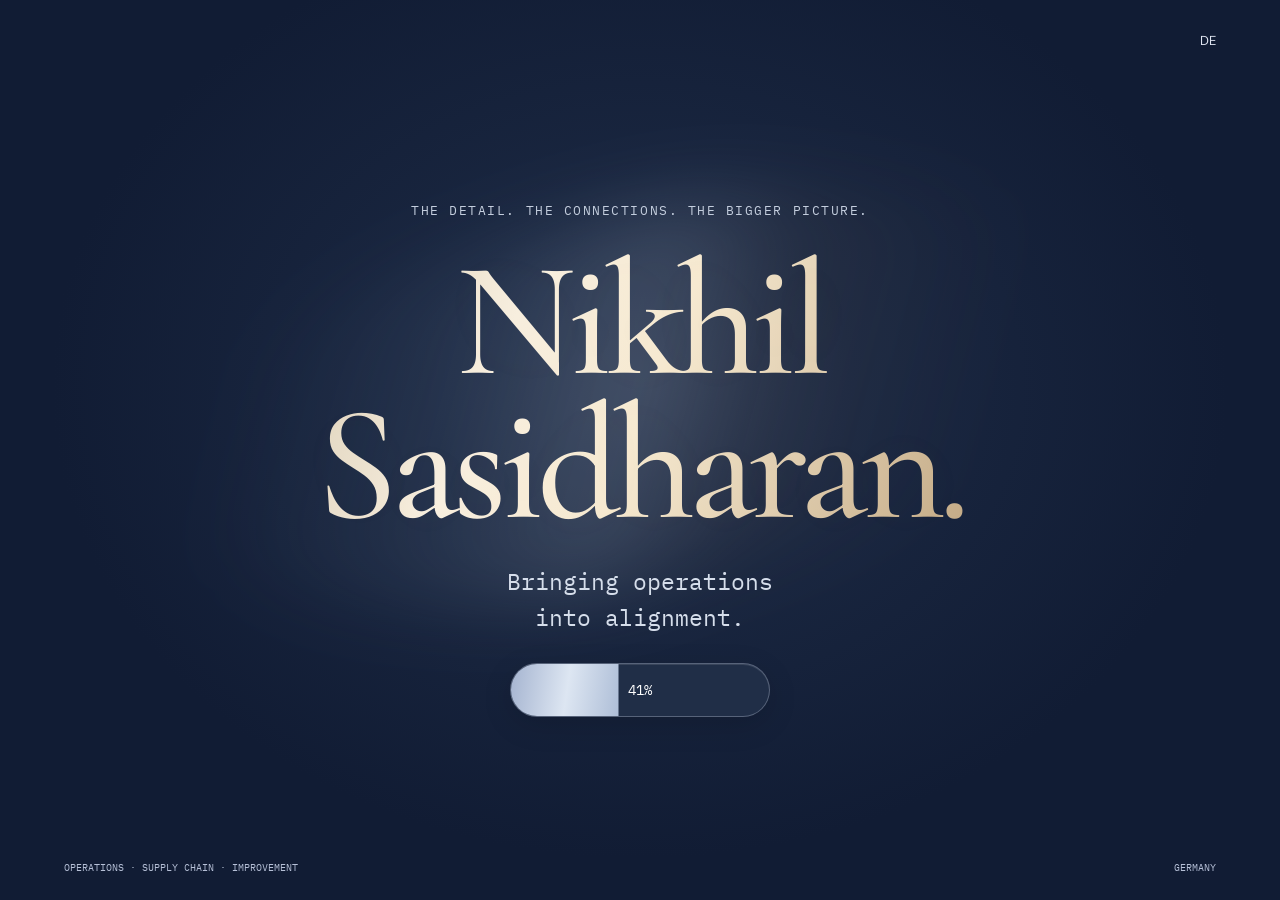
==== commit 73864c6e: "Reset opening to name, correct NSn. favicon, simplify chapter controls and accent recruiter resume" ====
--- a/index.html
+++ b/index.html
@@ -1,6 +1,6 @@
-<!doctype html><html lang="en"><head><meta charset="utf-8"><meta name="viewport" content="width=device-width,initial-scale=1"><meta name="theme-color" content="#2b3c53"><meta name="description" content="Nikhil Sasidharan — Supply chain, production, planning and continuous improvement. Experience across Germany, the Czech Republic and India."><title>NSn. | Nikhil Sasidharan – Supply Chain & Operations</title><link rel="icon" type="image/svg+xml" href="data:image/svg+xml,%3Csvg%20xmlns%3D%22http%3A%2F%2Fwww.w3.org%2F2000%2Fsvg%22%20viewBox%3D%220%200%2064%2064%22%3E%3Crect%20width%3D%2264%22%20height%3D%2264%22%20rx%3D%2212%22%20fill%3D%22%23111c34%22%2F%3E%3Ctext%20x%3D%2232%22%20y%3D%2242%22%20text-anchor%3D%22middle%22%20font-family%3D%22Courier%20New%2Cmonospace%22%20font-size%3D%2229%22%20font-weight%3D%22bold%22%20fill%3D%22%23ead5b6%22%3ENSn%3C%2Ftext%3E%3C%2Fsvg%3E"></head><body><link rel="stylesheet" href="https://fonts.googleapis.com/css2?family=Instrument+Serif&family=Cormorant+Garamond:wght@500&family=DM+Sans:wght@400;500&family=IBM+Plex+Mono&display=swap">
+<!doctype html><html lang="en"><head><meta charset="utf-8"><meta name="viewport" content="width=device-width,initial-scale=1"><meta name="theme-color" content="#2b3c53"><meta name="description" content="Nikhil Sasidharan — Supply chain, production, planning and continuous improvement. Experience across Germany, the Czech Republic and India."><title>NSn. | Nikhil Sasidharan – Supply Chain & Operations</title><link rel="icon" type="image/svg+xml" href="data:image/svg+xml,%3Csvg%20xmlns%3D%22http%3A%2F%2Fwww.w3.org%2F2000%2Fsvg%22%20viewBox%3D%220%200%2064%2064%22%3E%3Crect%20width%3D%2264%22%20height%3D%2264%22%20rx%3D%2212%22%20fill%3D%22%23111c34%22%2F%3E%3Ctext%20x%3D%226%22%20y%3D%2242%22%20font-family%3D%22Courier%20New%2Cmonospace%22%20font-size%3D%2227%22%20font-weight%3D%22600%22%20letter-spacing%3D%22-3%22%20fill%3D%22%23ead5b6%22%3ENS%3Ctspan%20font-size%3D%2221%22%20font-weight%3D%22400%22%3En%3C%2Ftspan%3E%3Ctspan%20fill%3D%22%23d6b98e%22%3E.%3C%2Ftspan%3E%3C%2Ftext%3E%3C%2Fsvg%3E"></head><body><link rel="stylesheet" href="https://fonts.googleapis.com/css2?family=Instrument+Serif&family=Cormorant+Garamond:wght@500&family=DM+Sans:wght@400;500&family=IBM+Plex+Mono&display=swap">
 <div id="nk-slow-dot-flow"><section class="welcome"><header><span class="welcome-brand">NSn</span><button type="button" class="lang cursor-interaction">DE</button></header><div class="welcome-center"><p class="welcome-eyebrow">THE DETAIL. THE CONNECTIONS. THE BIGGER PICTURE.</p><h1><span>Nikhil</span> <span>Sasidharan.</span></h1><p class="welcome-sub">Bringing operations<br>into alignment.</p><button class="welcome-enter cursor-interaction" type="button" disabled aria-label="Preparing the introduction"><span class="load-fill" aria-hidden="true"></span><span class="load-label">0%</span></button><button class="resume-open welcome-resume cursor-interaction" type="button">Straight to Resume ↗</button></div><footer><span>OPERATIONS · SUPPLY CHAIN · IMPROVEMENT</span><span class="country">GERMANY</span></footer></section>
-<section class="scene cursor-interaction" hidden><canvas aria-hidden="true"></canvas><header><button class="logo brand-home cursor-interaction" type="button" aria-label="Return to welcome">NS<span class="small-n">n</span><span class="brand-dot">.</span></button><span class="label">AN OPERATIONS PERSPECTIVE</span><div class="top-actions"><button class="lang cursor-interaction" type="button">DE</button><button class="resume-open cursor-interaction" type="button">Recruiter view</button></div></header><main><p class="eyebrow">PRACTICAL EXPERIENCE. ANALYTICAL THINKING.</p><h1>Nikhil Sasidharan.</h1><div class="lower"><p class="intro">From the production floor to supply planning.<br>Connecting people, materials and systems.</p><aside><span class="box-label">THE EXPERIENCE BEHIND THE NAME</span><h2>A connected perspective.</h2><p class="box-copy">Hands-on operations, analytical thinking and continuous improvement.</p><a class="detail" href="#nf-career">Explore my journey ↓</a></aside></div></main><footer><span class="count">01 / 04</span><button class="pause cursor-interaction" type="button">Pause motion</button><button class="next cursor-interaction" type="button">Next chapter →</button></footer></section>
+<section class="scene cursor-interaction" hidden><canvas aria-hidden="true"></canvas><header><button class="logo brand-home cursor-interaction" type="button" aria-label="Return to welcome">NS<span class="small-n">n</span><span class="brand-dot">.</span></button><span class="label">AN OPERATIONS PERSPECTIVE</span><div class="top-actions"><button class="lang cursor-interaction" type="button">DE</button><button class="resume-open cursor-interaction" type="button">Recruiter view</button></div></header><main><p class="eyebrow">PRACTICAL EXPERIENCE. ANALYTICAL THINKING.</p><h1>Nikhil Sasidharan.</h1><div class="lower"><p class="intro">From the production floor to supply planning.<br>Connecting people, materials and systems.</p><aside><span class="box-label">THE EXPERIENCE BEHIND THE NAME</span><h2>A connected perspective.</h2><p class="box-copy">Hands-on operations, analytical thinking and continuous improvement.</p><a class="detail" href="#nf-career">Explore my journey ↓</a></aside></div></main><footer><span class="count">01 / 04</span><button class="next cursor-interaction" type="button">Click anywhere</button></footer></section>
 
 
 </div>
@@ -8,13 +8,13 @@
 #nk-slow-dot-flow{background:#111c34;color:#fff7e9;font-family:'DM Sans',sans-serif;width:100%}#nk-slow-dot-flow *{box-sizing:border-box}#nk-slow-dot-flow a{color:inherit;text-decoration:none}#nk-slow-dot-flow .scene{position:relative;isolation:isolate;min-height:720px;display:grid;grid-template-rows:78px 1fr 74px;overflow:hidden}#nk-slow-dot-flow canvas{position:absolute;inset:0;width:100%;height:100%;pointer-events:none;z-index:0}#nk-slow-dot-flow header,#nk-slow-dot-flow footer{position:relative;z-index:2;display:flex;align-items:center;justify-content:space-between;gap:20px;padding:0 5%}#nk-slow-dot-flow .logo{font:27px 'Instrument Serif',serif;color:#ead5b6}#nk-slow-dot-flow .label,#nk-slow-dot-flow .eyebrow,#nk-slow-dot-flow .count{font:10px/1.7 'IBM Plex Mono',monospace;letter-spacing:1.4px;color:#cbd4e9}#nk-slow-dot-flow header>a{font-size:12px;padding:12px 0}#nk-slow-dot-flow main{position:relative;z-index:1;padding:35px 6% 20px;display:flex;flex-direction:column;justify-content:center;align-items:center;background:radial-gradient(ellipse at center,#111c34bd,transparent 70%)}#nk-slow-dot-flow .eyebrow{text-align:center;margin:0 0 30px}#nk-slow-dot-flow h1{font:400 clamp(68px,10.7vw,126px)/1.06 'Instrument Serif',Georgia,serif;letter-spacing:-2px;text-align:center;margin:0 0 55px;width:100%}#nk-slow-dot-flow .word{display:inline-block;white-space:nowrap}#nk-slow-dot-flow .letter{display:inline-block;will-change:transform}#nk-slow-dot-flow .lower{display:grid;grid-template-columns:1.3fr 1fr;gap:60px;align-items:center;width:100%}#nk-slow-dot-flow .intro{font-size:19px;line-height:1.85;color:#e0e5f1;margin:0}#nk-slow-dot-flow aside{background:#202d45;border:1px solid #7587ae55;border-radius:8px;padding:23px;max-width:365px;justify-self:end;width:100%}#nk-slow-dot-flow .box-label{font:9px/1.6 'IBM Plex Mono',monospace;letter-spacing:1.2px;color:#d6bf9f}#nk-slow-dot-flow aside h2{font:400 30px/1.15 'Instrument Serif',serif;margin:12px 0}#nk-slow-dot-flow .box-copy{font-size:13px;line-height:1.75;color:#d3dcee;margin:0 0 15px}#nk-slow-dot-flow .detail{display:inline-block;padding:10px 0;border-bottom:1px solid #ead5b666;color:#ead5b6;font-size:12px}#nk-slow-dot-flow button{font:13px 'DM Sans',sans-serif;background:none;border:0;color:#e0e5f1;min-height:44px;padding:10px 0}#nk-slow-dot-flow .pause{font-size:11px;color:#bec9df}#nk-slow-dot-flow button:focus-visible,#nk-slow-dot-flow a:focus-visible{outline:2px solid #ead5b6;outline-offset:4px}#nk-slow-dot-flow .below{background:#f6f3ed;color:#17233a;padding:50px 7%;scroll-margin-top:15px}#nk-slow-dot-flow .section-label{font:10px 'IBM Plex Mono',monospace;letter-spacing:1.5px;color:#58647a}#nk-slow-dot-flow .below h2{font:400 clamp(35px,5vw,52px)/1.13 'Instrument Serif',serif;margin:20px 0 35px}#nk-slow-dot-flow .timeline{border-left:1px solid #bbc3d0;padding-left:28px}#nk-slow-dot-flow article{position:relative;padding:20px 0;border-bottom:1px solid #d5dbe3}#nk-slow-dot-flow .timeline article{display:grid;grid-template-columns:95px 1fr;gap:20px}#nk-slow-dot-flow .timeline article:before{content:'';position:absolute;left:-33px;top:26px;width:9px;height:9px;border-radius:50%;background:#687ba8}#nk-slow-dot-flow time{font:11px/1.8 'IBM Plex Mono',monospace;color:#5c6880}#nk-slow-dot-flow h3{font-size:18px;font-weight:500;margin:0 0 8px}#nk-slow-dot-flow article p{font-size:14px;line-height:1.7;color:#526078;margin:0}#nk-slow-dot-flow .work{background:#e9edf4}#nk-slow-dot-flow .work>a{display:inline-block;margin-top:30px;font-size:13px;padding:10px 0;border-bottom:1px solid #657691}@media(max-width:600px){#nk-slow-dot-flow .scene{min-height:760px;grid-template-rows:68px 1fr 70px}#nk-slow-dot-flow .label{display:none}#nk-slow-dot-flow header>a{font-size:11px}#nk-slow-dot-flow main{padding:30px 7% 20px}#nk-slow-dot-flow h1{font-size:clamp(57px,13.2vw,78px);letter-spacing:-1px;margin-bottom:35px}#nk-slow-dot-flow .eyebrow{font-size:9px;max-width:270px}#nk-slow-dot-flow .lower{grid-template-columns:1fr;gap:24px}#nk-slow-dot-flow .intro{font-size:16px}#nk-slow-dot-flow aside{max-width:none;padding:19px}#nk-slow-dot-flow aside h2{font-size:28px}#nk-slow-dot-flow .timeline article{grid-template-columns:1fr;gap:8px}#nk-slow-dot-flow footer{gap:10px}#nk-slow-dot-flow button{font-size:12px}}@media(prefers-reduced-motion:reduce){#nk-slow-dot-flow .letter{transform:none!important}}
 </style>
 <script>
-(()=>{const root=document.getElementById('nk-slow-dot-flow'),q=s=>root.querySelector(s),scene=q('.scene'),canvas=q('canvas'),ctx=canvas.getContext('2d'),reduce=matchMedia('(prefers-reduced-motion:reduce)');let chapter=0,paused=reduce.matches,visible=true,frame=0,time=0,last=0,w=0,h=0,letters=[],pointer={x:-1000,y:-1000};const chapters=[['PRACTICAL EXPERIENCE. ANALYTICAL THINKING.','Nikhil Sasidharan.','From the production floor to supply planning.<br>Connecting people, materials and systems.','THE EXPERIENCE BEHIND THE NAME','A connected perspective.','Hands-on operations, analytical thinking and continuous improvement.','Explore my journey ↓','#nf-career'],['THE BREADTH OF MY EXPERIENCE','5 employers.','Production, engineering support, order management<br>and supply planning across different industries.','PROFESSIONAL EXPERIENCE','Five employers.','Synthite · AVT McCormick · AB InBev · Vivere · Olympus','See the experience ↓','#nf-career'],['EXPERIENCE ACROSS BORDERS','3 countries.','Different settings.<br>A broader operational perspective.','INTERNATIONAL EXPERIENCE','Three countries.','India · Czech Republic · Germany','Follow my journey ↓','#nf-career'],['SELECTED CONTRIBUTIONS','Insight into action.','Connecting operational detail,<br>systems and process improvement.','SELECTED CONTRIBUTIONS','From insight to action.','Reporting automation, systems support and process improvement.','Explore the work ↓','#nf-work']];function setupLetters(){const title=q('.scene h1'),text=title.textContent;title.setAttribute('aria-label',text);title.replaceChildren();text.split(' ').forEach((word,index)=>{if(index)title.append(' ');const wrap=document.createElement('span');wrap.className='word';wrap.setAttribute('aria-hidden','true');for(const char of word){const el=document.createElement('span');el.className='letter';el.textContent=char;wrap.append(el);}title.append(wrap);});letters=Array.from(title.querySelectorAll('.letter')).map(el=>({el,x:0,y:0}));}function next(){chapter=(chapter+1)%4;const c=chapters[chapter];q('.eyebrow').textContent=c[0];q('.scene h1').textContent=c[1];q('.intro').innerHTML=c[2];q('.box-label').textContent=c[3];q('aside h2').textContent=c[4];q('.box-copy').textContent=c[5];q('.detail').textContent=c[6];q('.detail').href=c[7];q('.count').textContent=String(chapter+1).padStart(2,'0')+' / 04';if(window.translateCareerScene)window.translateCareerScene();setupLetters();wake();}q('.next').onclick=next;scene.addEventListener('click',e=>{if(!e.target.closest('a,button'))next()});function resize(){const b=scene.getBoundingClientRect();w=b.width;h=b.height;const d=Math.min(devicePixelRatio||1,2);canvas.width=w*d;canvas.height=h*d;ctx.setTransform(d,0,0,d,0,0);wake();}function tick(now){frame=0;if(!paused)time+=Math.min((now-last)/1000||0,.04);last=now;ctx.clearRect(0,0,w,h);for(let lane=0;lane<9;lane++){
+(()=>{const root=document.getElementById('nk-slow-dot-flow'),q=s=>root.querySelector(s),scene=q('.scene'),canvas=q('canvas'),ctx=canvas.getContext('2d'),reduce=matchMedia('(prefers-reduced-motion:reduce)');let chapter=0,paused=reduce.matches,visible=true,frame=0,time=0,last=0,w=0,h=0,letters=[],pointer={x:-1000,y:-1000};const chapters=[['PRACTICAL EXPERIENCE. ANALYTICAL THINKING.','Nikhil Sasidharan.','From the production floor to supply planning.<br>Connecting people, materials and systems.','THE EXPERIENCE BEHIND THE NAME','A connected perspective.','Hands-on operations, analytical thinking and continuous improvement.','Explore my journey ↓','#nf-career'],['THE BREADTH OF MY EXPERIENCE','5 employers.','Production, engineering support, order management<br>and supply planning across different industries.','PROFESSIONAL EXPERIENCE','Five employers.','Synthite · AVT McCormick · AB InBev · Vivere · Olympus','See the experience ↓','#nf-career'],['EXPERIENCE ACROSS BORDERS','3 countries.','Different settings.<br>A broader operational perspective.','INTERNATIONAL EXPERIENCE','Three countries.','India · Czech Republic · Germany','Follow my journey ↓','#nf-career'],['SELECTED CONTRIBUTIONS','Insight into action.','Connecting operational detail,<br>systems and process improvement.','SELECTED CONTRIBUTIONS','From insight to action.','Reporting automation, systems support and process improvement.','Explore the work ↓','#nf-work']];function setupLetters(){const title=q('.scene h1'),text=title.textContent;title.setAttribute('aria-label',text);title.replaceChildren();text.split(' ').forEach((word,index)=>{if(index)title.append(' ');const wrap=document.createElement('span');wrap.className='word';wrap.setAttribute('aria-hidden','true');for(const char of word){const el=document.createElement('span');el.className='letter';el.textContent=char;wrap.append(el);}title.append(wrap);});letters=Array.from(title.querySelectorAll('.letter')).map(el=>({el,x:0,y:0}));}function showChapter(index){chapter=index;const c=chapters[chapter];q('.eyebrow').textContent=c[0];q('.scene h1').textContent=c[1];q('.intro').innerHTML=c[2];q('.box-label').textContent=c[3];q('aside h2').textContent=c[4];q('.box-copy').textContent=c[5];q('.detail').textContent=c[6];q('.detail').href=c[7];q('.count').textContent=String(chapter+1).padStart(2,'0')+' / 04';if(window.translateCareerScene)window.translateCareerScene();setupLetters();wake();}function next(){showChapter((chapter+1)%4)}window.resetCareerChapter=()=>showChapter(0);q('.next').onclick=next;scene.addEventListener('click',e=>{if(!e.target.closest('a,button'))next()});function resize(){const b=scene.getBoundingClientRect();w=b.width;h=b.height;const d=Math.min(devicePixelRatio||1,2);canvas.width=w*d;canvas.height=h*d;ctx.setTransform(d,0,0,d,0,0);wake();}function tick(now){frame=0;if(!paused)time+=Math.min((now-last)/1000||0,.04);last=now;ctx.clearRect(0,0,w,h);for(let lane=0;lane<9;lane++){
  const base=h*(.07+lane*.11),amp=24+(lane%3)*12;
  const point=u=>({x:u*w,y:base+Math.sin(u*6.28+lane*.6+time*.045)*amp+(paused?0:Math.sin(u*Math.PI)*(pointer.y>-500?(pointer.y-h/2)*.02:0))});
  ctx.beginPath();for(let j=0;j<=90;j++){const p=point(j/90);j?ctx.lineTo(p.x,p.y):ctx.moveTo(p.x,p.y);}
  ctx.strokeStyle=lane%3===0?'rgba(234,213,182,.13)':'rgba(168,188,244,.12)';ctx.lineWidth=.7;ctx.stroke();
  for(let n=0;n<12;n++){const u=(n/12+time*(.004+lane*.00025)+lane*.07)%1,p=point(u);ctx.fillStyle=lane%3===0?'rgba(234,213,182,.6)':'rgba(168,188,244,.55)';ctx.beginPath();ctx.arc(p.x,p.y,n%3===0?2.4:1.6,0,Math.PI*2);ctx.fill();}
-}const box=scene.getBoundingClientRect();letters.forEach(l=>{const b=l.el.getBoundingClientRect(),dx=b.left-box.left+b.width/2-l.x-pointer.x,dy=b.top-box.top+b.height/2-l.y-pointer.y,d=Math.hypot(dx,dy),near=!paused&&d<140,force=near?(1-d/140)*20:0;const tx=near?dx/(d||1)*force:0,ty=near?dy/(d||1)*force-6:0;l.x=paused?0:l.x+(tx-l.x)*.12;l.y=paused?0:l.y+(ty-l.y)*.12;l.el.style.transform='translate('+l.x+'px,'+l.y+'px) rotate('+l.x*.16+'deg)';l.el.style.color=near?'#ead5b6':'#fff7e9';});if(visible&&!document.hidden&&!paused)frame=requestAnimationFrame(tick);}function wake(){if(!frame)frame=requestAnimationFrame(tick)}function controls(){q('.pause').textContent=paused?'Enable motion':'Pause motion';q('.pause').setAttribute('aria-pressed',String(!paused));wake();}q('.pause').onclick=()=>{paused=!paused;controls()};scene.addEventListener('pointermove',e=>{const b=scene.getBoundingClientRect();pointer.x=e.clientX-b.left;pointer.y=e.clientY-b.top;wake()});scene.addEventListener('pointerleave',()=>{pointer.x=pointer.y=-1000;wake()});root.querySelectorAll('a[href^="#"]').forEach(a=>a.addEventListener('click',e=>{const target=a.hash==='#nk-slow-dot-flow'?root:document.querySelector(a.hash);if(target){e.preventDefault();target.scrollIntoView({behavior:reduce.matches?'auto':'smooth'});}}));new ResizeObserver(resize).observe(scene);new IntersectionObserver(entries=>{visible=entries[0].isIntersecting;if(visible)wake()}).observe(scene);document.addEventListener('visibilitychange',wake);reduce.addEventListener('change',()=>{paused=reduce.matches;controls()});setupLetters();controls();resize();})();
+}const box=scene.getBoundingClientRect();letters.forEach(l=>{const b=l.el.getBoundingClientRect(),dx=b.left-box.left+b.width/2-l.x-pointer.x,dy=b.top-box.top+b.height/2-l.y-pointer.y,d=Math.hypot(dx,dy),near=!paused&&d<140,force=near?(1-d/140)*20:0;const tx=near?dx/(d||1)*force:0,ty=near?dy/(d||1)*force-6:0;l.x=paused?0:l.x+(tx-l.x)*.12;l.y=paused?0:l.y+(ty-l.y)*.12;l.el.style.transform='translate('+l.x+'px,'+l.y+'px) rotate('+l.x*.16+'deg)';l.el.style.color=near?'#ead5b6':'#fff7e9';});if(visible&&!document.hidden&&!paused)frame=requestAnimationFrame(tick);}function wake(){if(!frame)frame=requestAnimationFrame(tick)}function controls(){wake();}scene.addEventListener('pointermove',e=>{const b=scene.getBoundingClientRect();pointer.x=e.clientX-b.left;pointer.y=e.clientY-b.top;wake()});scene.addEventListener('pointerleave',()=>{pointer.x=pointer.y=-1000;wake()});root.querySelectorAll('a[href^="#"]').forEach(a=>a.addEventListener('click',e=>{const target=a.hash==='#nk-slow-dot-flow'?root:document.querySelector(a.hash);if(target){e.preventDefault();target.scrollIntoView({behavior:reduce.matches?'auto':'smooth'});}}));new ResizeObserver(resize).observe(scene);new IntersectionObserver(entries=>{visible=entries[0].isIntersecting;if(visible)wake()}).observe(scene);document.addEventListener('visibilitychange',wake);reduce.addEventListener('change',()=>{paused=reduce.matches;controls()});showChapter(0);resize();})();
 </script>
 
 <style>
@@ -95,8 +95,8 @@
 'Explore my journey ↓':'Meinen Werdegang entdecken ↓','See the experience ↓':'Berufserfahrung ansehen ↓','Follow my journey ↓':'Meinem Werdegang folgen ↓','Explore the work ↓':'Meine Arbeit entdecken ↓',
 'THE DETAIL. THE CONNECTIONS. THE BIGGER PICTURE.':'DIE DETAILS. DIE VERBINDUNGEN. DAS GESAMTBILD.',
 'Bringing operationsinto alignment.':'Operative Abläufe aufeinander abstimmen.','Explore my work ↗':'Meine Arbeit entdecken ↗','Straight to Resume ↗':'Direkt zum Lebenslauf ↗','GERMANY':'DEUTSCHLAND'};const originals=new WeakMap();
-function translate(){root.querySelectorAll('.eyebrow,.intro,.detail,.scene h1,.welcome-eyebrow,.welcome-sub,.welcome-enter,.welcome-resume,.country').forEach(el=>{const key=el.textContent.trim();if(dictionary[key])originals.set(el,{en:el.innerHTML,de:dictionary[key]});const v=originals.get(el);if(v)el.innerHTML=language==='de'?v.de:v.en;});root.querySelectorAll('.lang').forEach(b=>b.textContent=language==='de'?'EN':'DE');}window.translateCareerScene=translate;
-function enter(){root.hidden=false;welcome.hidden=true;scene.hidden=false;legacy.hidden=false;window.scrollTo(0,0);}
+function translate(){root.querySelectorAll('.eyebrow,.intro,.detail,.scene h1,.welcome-eyebrow,.welcome-sub,.welcome-enter,.welcome-resume,.country').forEach(el=>{const key=el.textContent.trim();if(dictionary[key])originals.set(el,{en:el.innerHTML,de:dictionary[key]});else if(key==='Nikhil Sasidharan.')originals.delete(el);const v=originals.get(el);if(v)el.innerHTML=language==='de'?v.de:v.en;});root.querySelectorAll('.lang').forEach(b=>b.textContent=language==='de'?'EN':'DE');}window.translateCareerScene=translate;
+function enter(){if(window.resetCareerChapter)window.resetCareerChapter();root.hidden=false;welcome.hidden=true;scene.hidden=false;legacy.hidden=false;window.scrollTo(0,0);}
 root.querySelector('.welcome-enter').onclick=enter;root.querySelector('.brand-home').onclick=()=>{welcome.hidden=false;scene.hidden=true;legacy.hidden=true;window.scrollTo(0,0);};root.querySelectorAll('.resume-open').forEach(b=>b.onclick=()=>{root.hidden=true;legacy.hidden=false;if(reader.getAttribute('aria-pressed')!=='true')reader.click();window.scrollTo(0,0);});reader.addEventListener('click',()=>{if(reader.getAttribute('aria-pressed')==='false')enter();});legacy.querySelector('.monogram').addEventListener('click',e=>{e.preventDefault();root.hidden=false;root.querySelector('.brand-home').click();});legacy.querySelectorAll('nav a').forEach(a=>a.addEventListener('click',()=>{root.hidden=false;welcome.hidden=true;scene.hidden=false;}));root.querySelectorAll('.lang').forEach(b=>b.onclick=()=>{language=language==='de'?'en':'de';legacy.querySelector('[data-language="'+language+'"]').click();translate();});legacy.querySelectorAll('[data-language]').forEach(b=>b.addEventListener('click',()=>{language=b.dataset.language;translate();}));translate();
 })();
 </script><style>
@@ -149,5 +149,15 @@
 <script>
 (()=>{const root=document.getElementById('nk-slow-dot-flow'),legacy=document.getElementById('nf-story'),reader=legacy.querySelector('.reader-toggle'),lang=legacy.querySelector('.resume-language');function sync(){const de=document.documentElement.lang==='de';legacy.classList.toggle('resume-active',reader.getAttribute('aria-pressed')==='true');root.querySelector('.scene .resume-open').textContent=de?'Recruiter-Ansicht':'Recruiter view';lang.textContent=de?'EN':'DE';lang.setAttribute('aria-label',de?'Switch to English':'Switch to German');document.title=document.title.replace(/^NSn\s*\|/,'NSn. |');}lang.addEventListener('click',()=>legacy.querySelector('[data-language="'+(document.documentElement.lang==='de'?'en':'de')+'"]').click());reader.addEventListener('click',sync);document.querySelectorAll('.lang,[data-language]').forEach(b=>b.addEventListener('click',sync));sync();})();
 </script>
-</body></html>
+<style>
+#nf-story .reader-view h3{border-bottom:2px solid #98b8b4;position:relative;padding-left:14px}
+#nf-story .reader-view h3:before{content:'';position:absolute;left:0;top:4px;bottom:14px;width:4px;background:#39766e;border-radius:3px}
+#nf-story .reader-view h4{color:#28655f}
+#nf-story .reader-view li::marker{color:#a77b40}
+#nf-story.resume-active .masthead{border-bottom:2px solid #c1a376}
+#nf-story .reader-view .mono{color:#39766e}
+#nk-slow-dot-flow .scene footer .next{letter-spacing:.06em}
+</style><script>
+(()=>{const next=document.querySelector('#nk-slow-dot-flow .scene .next');function label(){next.textContent=document.documentElement.lang==='de'?'Zum Weiterblättern klicken':'Click anywhere'}document.querySelectorAll('.lang,[data-language],.resume-language').forEach(b=>b.addEventListener('click',label));label()})();
+</script></body></html>
 
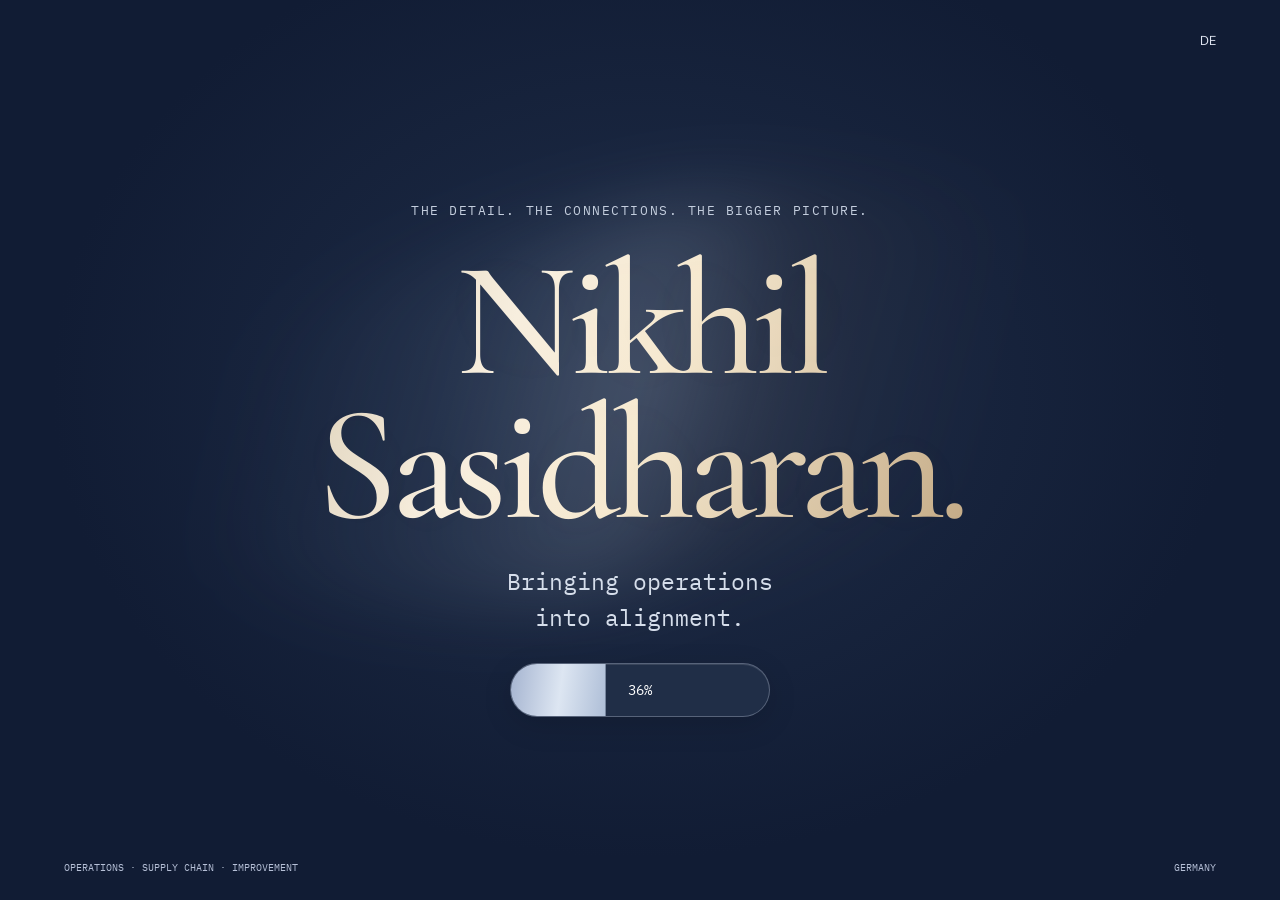
==== commit 672d7173: "Implement approved Sliding gallery with cropped portrait, personal summary and bilingual intro" ====
--- a/index.html
+++ b/index.html
@@ -35,7 +35,36 @@
 <div class="reading-track" aria-hidden="true"><span></span></div>
 <div class="story-view">
 <section class="opening" id="nf-top"><canvas class="routes" aria-hidden="true"></canvas><div class="hero-kicker"><span class="location">HAMBURG, GERMANY</span><span>SUPPLY CHAIN & OPERATIONS</span></div><div class="name-lockup"><h1><span>Nikhil</span><span class="surname">Sasidharan<span class="fullstop">.</span></span></h1><p class="hero-side">A practical mind.<br>An analytical perspective.<br>A drive to improve.</p></div><div class="opening-bottom"><a href="#nf-about" class="round-link">Discover my story <span>↓</span></a><div class="industry-line"><span>FOOD & SPICES</span><span>FMCG</span><span>MEDICAL EQUIPMENT</span></div><div class="scene-controls"><button type="button" class="scene-prev cursor-interaction" aria-label="Previous background">←</button><span class="scene-caption" aria-live="polite">Spices · 01 / 05</span><button type="button" class="scene-next cursor-interaction" aria-label="Next background">→</button></div></div></section>
-<section id="nf-about" class="about-sheet"><div class="section-top"><span>01 / THE PERSON BEHIND THE WORK</span><span>NIKHIL SASIDHARAN</span></div><div class="about-layout"><div class="photo-block reveal"><img src="Nikhil.jpg" alt="Nikhil Sasidharan"/></div><div class="about-writing"><h2 class="reveal">Close to the work.<br><em>Curious about<br>what comes next.</em></h2><p class="large-copy reveal">I connect hands-on operational experience with analytical thinking to understand how work gets done—and how it can improve.</p><p class="reveal">My experience spans food and seasonings production, beer supply chains, FMCG manufacturing and medical equipment planning. Across these settings, I’ve worked with people, materials, systems and the details that keep operations moving.</p><p class="reveal">I’m drawn to roles that combine operational responsibility, data analysis and continuous improvement, while developing the judgment and collaborative skills to grow as a leader.</p><a href="#nf-career" class="text-link">Explore the experience ↓</a></div></div><div class="word-ribbon" aria-label="Core skills"><div>SAP ERP <b>✳</b> PRODUCTION <b>✳</b> INVENTORY <b>✳</b> ADVANCED EXCEL <b>✳</b> PLANNING <b>✳</b> POWER BI <b>✳</b> IMPROVEMENT</div></div></section>
+<section id="nf-about" class="intro-product gallery">
+ <div class="section-label"><span data-intro-copy="0">01 / THE PERSON BEHIND THE WORK</span><span>NIKHIL SASIDHARAN</span></div>
+ <div class="intro-grid">
+  <div class="photo-column">
+   <div class="photo-stack">
+    <button class="photo personal cursor-interaction" type="button" aria-label="Show my personal side" aria-pressed="false"><span class="image-window"><img src="[data-uri]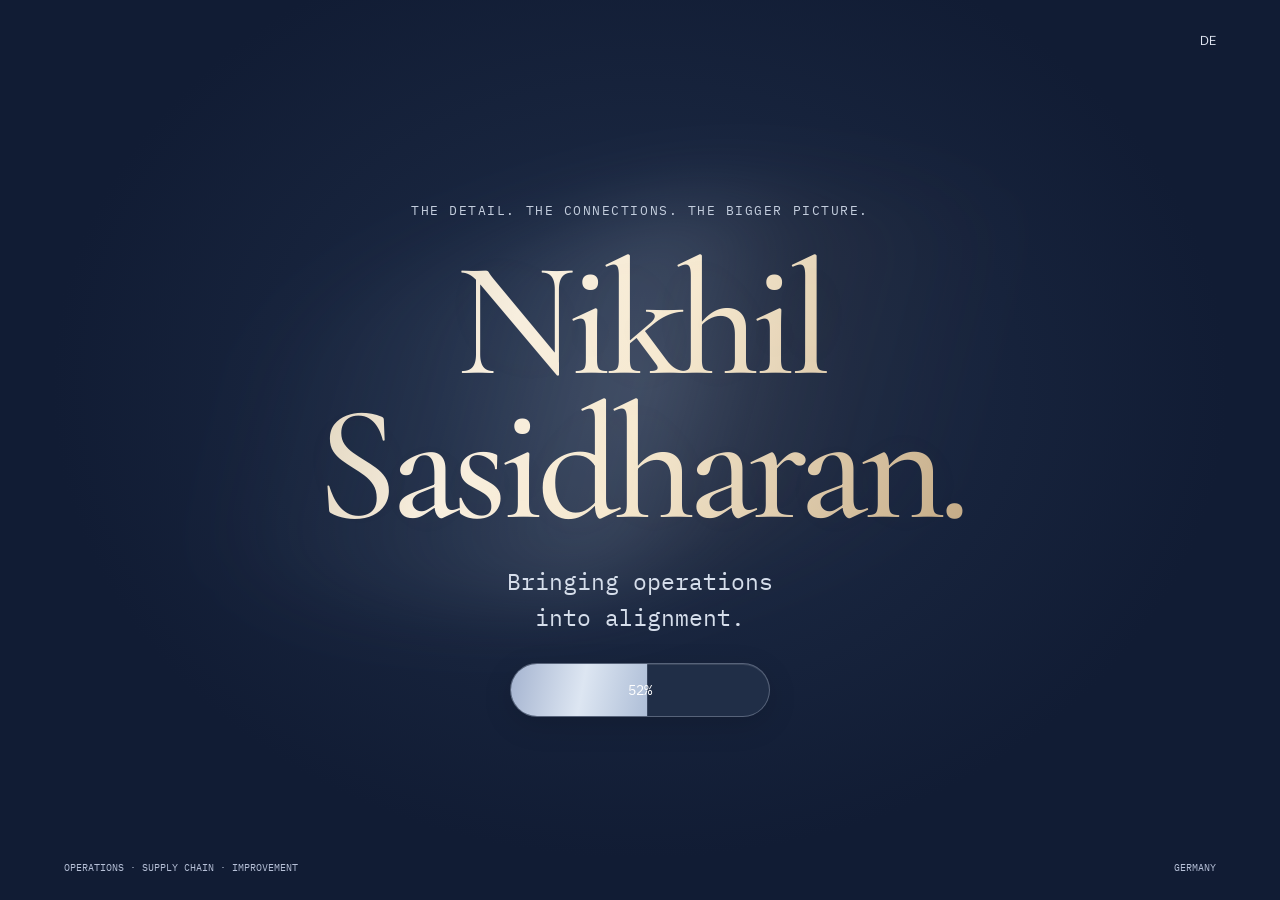
==== commit 5c99edb7: "Implement separate sticky-year career and education sections, blue hover cards and quiet skills band" ====
--- a/index.html
+++ b/index.html
@@ -64,17 +64,22 @@
    </div>
   </div>
  </div>
-<div class="word-ribbon" aria-label="Core skills"><div>SAP ERP <b>✳</b> PRODUCTION <b>✳</b> INVENTORY <b>✳</b> ADVANCED EXCEL <b>✳</b> PLANNING <b>✳</b> POWER BI <b>✳</b> IMPROVEMENT</div></div></section>
-<section id="nf-career" class="career-sheet"><div class="section-top"><span>02 / EXPERIENCE & EDUCATION</span><span>2015 → 2026</span></div><div class="section-title reveal"><h2>Learning.<br><em>Doing. Growing.</em></h2><p>A chronological journey through education and work.<br>Study and employment periods overlap.</p></div><div class="career-list journey-timeline"><details class="study-entry"><summary><span class="career-date">JUL 2015 — JUL 2019</span><span><span class="career-name">Mechanical Engineering · BTech</span><span class="career-role">APJ Abdul Kalam Technological University</span></span><span class="plus" aria-hidden="true">+</span></summary><div class="career-content"><article class="reveal"><span class="degree">BTech</span><p class="mono">JUL 2015 — JUL 2019</p><h3>Mechanical Engineering</h3><p>APJ Abdul Kalam Technological University · India</p></article></div></details><details class="career-entry"><summary class="cursor-interaction"><span class="career-date">MAY 2020 — JUN 2022</span><span><span class="career-name">Synthite</span><span class="career-role">Operations Management Team Leader</span></span><span class="plus" aria-hidden="true">+</span></summary><div class="career-content"><p>Led production planning and shop-floor execution, with experience in engineering support, projects and cross-functional operational coordination.</p><ul><li>Led production planning, material coordination and shop-floor execution to support production targets and schedule adherence.</li><li>Coordinated manpower, materials and production priorities with Procurement, Warehouse, Quality, Logistics and Maintenance teams.</li><li>Used process monitoring, root-cause analysis and corrective actions to address rework.</li><li>Supported operational-data migration and validation during SAP S/4HANA implementation.</li><li>Supported commissioning and operational implementation of a continuous steam sterilisation system in food manufacturing.</li></ul></div></details><details class="career-entry"><summary class="cursor-interaction"><span class="career-date">JUN 2022 — SEP 2023</span><span><span class="career-name">AVT McCormick</span><span class="career-role">Production Executive</span></span><span class="plus" aria-hidden="true">+</span></summary><div class="career-content"><p>Coordinated daily food production, material readiness and manufacturing priorities to support delivery requirements and operational performance.</p><ul><li>Planned and coordinated daily production based on demand, material availability, manufacturing capacity and delivery requirements.</li><li>Coordinated production priorities and material readiness across Procurement, Warehouse, Production, Quality and Maintenance.</li><li>Monitored production performance and supported corrective actions, process standardisation and continuous improvement.</li></ul></div></details><details class="study-entry"><summary><span class="career-date">OCT 2023 — SEP 2026</span><span><span class="career-name">Operational Excellence · MBA &amp; Eng.</span><span class="career-role">Hof University</span></span><span class="plus" aria-hidden="true">+</span></summary><div class="career-content"><article class="reveal"><span class="degree">MBA & Eng.</span><p class="mono">OCT 2023 — SEP 2026 / MASTER’S STUDIES</p><h3>Operational Excellence</h3><p>Hof University · Germany</p><p class="muted">Supply chain management, production logistics, quality, factory planning, leadership and change management.</p></article></div></details><details class="career-entry"><summary class="cursor-interaction"><span class="career-date">AUG 2024 — OCT 2024</span><span><span class="career-name">Anheuser-Busch InBev</span><span class="career-role">Supply Chain Order Management</span></span><span class="plus" aria-hidden="true">+</span></summary><div class="career-content"><p>Managed order-processing activities for the Belgian on-trade market, responding to customer, supply and logistics requirements.</p><ul><li>Managed manual order intake, processing and fulfilment activities for the Belgian on-trade FMCG market.</li><li>Monitored shipment weights and supported empties management.</li><li>Adjusted orders according to customer, supply and logistics requirements.</li><li>Investigated operational issues and supported process improvement through root-cause analysis.</li></ul></div></details><details class="career-entry"><summary class="cursor-interaction"><span class="career-date">MAR 2025 — AUG 2025</span><span><span class="career-name">Vivere</span><span class="career-role">Production &amp; Operations</span></span><span class="plus" aria-hidden="true">+</span></summary><div class="career-content"><p>Supported FMCG production, manufacturing data and workflow scheduling, working across operational and technical teams.</p><ul><li>Supported production operations, Bills of Materials and weekly workflow scheduling based on raw-material and production requirements.</li><li>Maintained product and manufacturing data in Odoo ERP, including EAN, FNSKU, manufacturing-order and serial-number information.</li><li>Supported machinery operation, order picking and quality assurance.</li><li>Collaborated with Production, Engineering, Quality and Supply Chain teams to support production targets and operational workflows.</li></ul></div></details><details class="career-entry"><summary class="cursor-interaction"><span class="career-date">SEP 2025 — SEP 2026</span><span><span class="career-name">Olympus Europa SE &amp; Co. KG</span><span class="career-role">Supply Chain Management</span></span><span class="plus" aria-hidden="true">+</span></summary><div class="career-content"><p>Supported supply planning through inventory and replenishment analysis, reporting automation and coordination across supply chain functions.</p><ul><li>Analysed inventory, material availability, stock movements and replenishment parameters in SAP and Excel to support supply planning.</li><li>Monitored shortages, excess and slow-moving stock, shelf-life risks and material requirements planning (MRP) exceptions.</li><li>Supported inventory optimisation through reorder-point (ROP) reviews, ABC classification, stock analysis and planning-parameter validation.</li><li>Developed and automated recurring analysis and reporting workflows using Excel, VBA, Power Query, Power BI and Power Automate.</li><li>Coordinated with Planning, Procurement, Logistics, Warehousing and Product Management on material availability, replenishment and process improvement.</li></ul></div></details></div></section>
-<section id="nf-skills" class="skills-sheet"><div class="section-top"><span>03 / CAPABILITIES</span><span>PRACTICE × ANALYSIS</span></div><div class="skills-layout"><h2 class="reveal">The way<br>I <em>work.</em></h2><div class="skill-rows"><div class="reveal"><span class="skill-num">01</span><h3>Supply chain & planning</h3><p>Inventory management · Supply chain planning · Production planning · Order management</p></div><div class="reveal"><span class="skill-num">02</span><h3>Production & operations</h3><p>Food production · Material coordination · Production scheduling · Cross-functional collaboration</p></div><div class="reveal"><span class="skill-num">03</span><h3>Continuous improvement</h3><p>Root-cause analysis · Process mapping · Six Sigma Green Belt · 5S · SMED</p></div><div class="reveal"><span class="skill-num">04</span><h3>Data & systems</h3><p>SAP ERP · Power BI · Celonis · Advanced Excel · SQL</p></div></div></div></section>
-<section id="nf-work" class="work-sheet"><div class="section-top"><span>04 / SELECTED WORK</span><span>PROFESSIONAL & ACADEMIC</span></div><div class="section-title reveal"><h2>Experience,<br><em>put into practice.</em></h2><p>Selected contributions and research.<br>Public summaries, without internal data.</p></div><div class="work-list"><article class="work-entry"><div class="work-art" aria-hidden="true"><span class="art-number">01 / SELECTED WORK</span><div class="art-lines"><i></i><i></i><i></i><i></i></div><span class="art-word">Ordering<br><em>behaviour.</em></span></div><div class="work-copy"><p class="mono">AB InBev · Project</p><h3>Customer Ordering Behaviour</h3><details><summary class="cursor-interaction">Read summary <span class="plus" aria-hidden="true">+</span></summary><p>Project on customer ordering behaviour during my order management internship at AB InBev.</p></details></div></article>
+<div id="nk-live-band"><button class="skill-band cursor-interaction" type="button" aria-label="Pause skills band" aria-pressed="false"><span class="accessible">SAP ERP, Production, Inventory, Advanced Excel, Planning, Power BI, Improvement</span><span class="moving-track" aria-hidden="true"></span></button></div></section>
+<div id="nk-career-live"><div class="career-theme theme-blue">
+ <div class="scroll-window" role="region" aria-label="Experience and education">
+  <section id="nf-career" class="journey-section jobs"><header class="section-heading"><p class="eyebrow" data-career-copy="0">02 / EXPERIENCE</p><h2 data-career-copy="1">Learning <em>through doing.</em></h2></header><div class="journey-grid"><aside class="chapter-marker"><p class="eyebrow" data-career-copy="2">THE CHAPTER</p><div class="year">2026</div><p class="location" data-career-copy="3">Germany</p><p class="organization">Olympus</p><div class="progress-line" aria-hidden="true"><span></span></div></aside><div class="entries"><article class="entry" data-year="2026" data-location="Germany" data-organization="Olympus"><p class="date" data-career-copy="4">SEP 2025 — SEP 2026</p><h3>Olympus</h3><p class="role">Supply Chain Management</p><p class="summary" data-career-copy="5">Inventory planning, replenishment reviews and reporting automation.</p></article><article class="entry" data-year="2025" data-location="Germany" data-organization="Vivere"><p class="date" data-career-copy="6">MAR 2025 — AUG 2025</p><h3>Vivere</h3><p class="role" data-career-copy="7">Production &amp; Operations</p><p class="summary" data-career-copy="8">Production scheduling, material readiness and manufacturing data.</p></article><article class="entry" data-year="2024" data-location="Czech Republic" data-organization="AB InBev"><p class="date" data-career-copy="9">AUG 2024 — OCT 2024</p><h3>AB InBev</h3><p class="role" data-career-copy="10">Supply Chain Order Management</p><p class="summary" data-career-copy="11">Order coordination and analysis of customer ordering behaviour.</p></article><article class="entry" data-year="2022" data-location="India" data-organization="AVT McCormick"><p class="date" data-career-copy="12">JUN 2022 — SEP 2023</p><h3>AVT McCormick</h3><p class="role">Production Executive</p><p class="summary" data-career-copy="13">Production planning, capacity and cross-functional coordination.</p></article><article class="entry" data-year="2020" data-location="India" data-organization="Synthite"><p class="date" data-career-copy="14">MAY 2020 — JUN 2022</p><h3>Synthite</h3><p class="role">Operations Management Team Leader</p><p class="summary" data-career-copy="15">Shop-floor leadership, SAP implementation support and equipment commissioning.</p></article><p class="section-note" data-career-copy="16">Full role details are available in recruiter view.</p></div></div></section><section id="nf-education" class="journey-section education"><header class="section-heading"><p class="eyebrow" data-career-copy="17">03 / EDUCATION</p><h2 data-career-copy="18">The foundation <em>behind it.</em></h2></header><div class="journey-grid"><aside class="chapter-marker"><p class="eyebrow" data-career-copy="19">THE CHAPTER</p><div class="year">2026</div><p class="location" data-career-copy="20">Germany</p><p class="organization">Hof University</p><div class="progress-line" aria-hidden="true"><span></span></div></aside><div class="entries"><article class="entry" data-year="2026" data-location="Germany" data-organization="Hof University"><p class="date" data-career-copy="21">OCT 2023 — SEP 2026</p><h3>Hof University</h3><p class="role">Operational Excellence · MBA &amp; Eng.</p><p class="summary" data-career-copy="22">Master’s studies connecting operational experience with process improvement.</p></article><article class="entry" data-year="2015" data-location="India" data-organization="APJ Abdul Kalam Technological University"><p class="date" data-career-copy="23">JUL 2015 — JUL 2019</p><h3>APJ Abdul Kalam Technological University</h3><p class="role">Mechanical Engineering · BTech</p><p class="summary" data-career-copy="24">An engineering foundation for understanding processes, production and systems.</p></article></div></div></section>
+ </div>
+</div>
+</div>
+<section id="nf-skills" class="skills-sheet"><div class="section-top"><span>04 / CAPABILITIES</span><span>PRACTICE × ANALYSIS</span></div><div class="skills-layout"><h2 class="reveal">The way<br>I <em>work.</em></h2><div class="skill-rows"><div class="reveal"><span class="skill-num">01</span><h3>Supply chain & planning</h3><p>Inventory management · Supply chain planning · Production planning · Order management</p></div><div class="reveal"><span class="skill-num">02</span><h3>Production & operations</h3><p>Food production · Material coordination · Production scheduling · Cross-functional collaboration</p></div><div class="reveal"><span class="skill-num">03</span><h3>Continuous improvement</h3><p>Root-cause analysis · Process mapping · Six Sigma Green Belt · 5S · SMED</p></div><div class="reveal"><span class="skill-num">04</span><h3>Data & systems</h3><p>SAP ERP · Power BI · Celonis · Advanced Excel · SQL</p></div></div></div></section>
+<section id="nf-work" class="work-sheet"><div class="section-top"><span>05 / SELECTED WORK</span><span>PROFESSIONAL & ACADEMIC</span></div><div class="section-title reveal"><h2>Experience,<br><em>put into practice.</em></h2><p>Selected contributions and research.<br>Public summaries, without internal data.</p></div><div class="work-list"><article class="work-entry"><div class="work-art" aria-hidden="true"><span class="art-number">01 / SELECTED WORK</span><div class="art-lines"><i></i><i></i><i></i><i></i></div><span class="art-word">Ordering<br><em>behaviour.</em></span></div><div class="work-copy"><p class="mono">AB InBev · Project</p><h3>Customer Ordering Behaviour</h3><details><summary class="cursor-interaction">Read summary <span class="plus" aria-hidden="true">+</span></summary><p>Project on customer ordering behaviour during my order management internship at AB InBev.</p></details></div></article>
 <article class="work-entry"><div class="work-art" aria-hidden="true"><span class="art-number">02 / SELECTED WORK</span><div class="art-lines"><i></i><i></i><i></i><i></i></div><span class="art-word">Reporting<br><em>workflows.</em></span></div><div class="work-copy"><p class="mono">Olympus · Professional experience</p><h3>Reporting Automation</h3><details><summary class="cursor-interaction">Read summary <span class="plus" aria-hidden="true">+</span></summary><p>Developed and automated recurring operational analysis and reporting workflows using Excel and related analytics tools.</p></details></div></article>
 <article class="work-entry"><div class="work-art" aria-hidden="true"><span class="art-number">03 / SELECTED WORK</span><div class="art-lines"><i></i><i></i><i></i><i></i></div><span class="art-word">Production<br><em>& systems.</em></span></div><div class="work-copy"><p class="mono">Synthite · Project contributions</p><h3>Production &amp; Systems</h3><details><summary class="cursor-interaction">Read summary <span class="plus" aria-hidden="true">+</span></summary><p>Supported operational-data migration and validation during SAP S/4HANA implementation, and commissioning of a continuous steam sterilisation system.</p></details></div></article>
-<article class="work-entry"><div class="work-art" aria-hidden="true"><span class="art-number">04 / SELECTED WORK</span><div class="art-lines"><i></i><i></i><i></i><i></i></div><span class="art-word">Process<br><em>& perspective.</em></span></div><div class="work-copy"><p class="mono">Olympus · Hof University</p><h3>Master’s Thesis</h3><h4>Operational improvement of external chemical inventory management: A process-oriented study</h4><details><summary class="cursor-interaction">Read summary <span class="plus" aria-hidden="true">+</span></summary><p>Research details and results are not publicly shared.</p></details></div></article></div></section>
-<section id="nf-education" class="education-sheet"><div class="section-top"><span>05 / LANGUAGES</span></div><div class="language-line reveal"><div><span>English</span><strong>C1</strong><small>Advanced</small></div><div><span>German</span><strong>B1</strong><small>Intermediate</small></div></div></section>
-<section id="nf-contact" class="contact-sheet"><div class="section-top"><span>06 / THE NEXT CHAPTER</span><span class="location">OPEN TO FULL-TIME OPPORTUNITIES</span></div><h2 class="reveal">Let’s make<br><em>better work happen.</em></h2><a class="big-email" href="mailto:nikhil.sasidharan@yahoo.com">nikhil.sasidharan@yahoo.com <span>↗</span></a><div class="contact-bottom"><a href="https://www.linkedin.com/in/nikhilsasidharan" target="_blank" rel="noopener noreferrer">LinkedIn ↗</a><a href="#nf-top">Back to top ↑</a></div><footer>NIKHIL SASIDHARAN <span>HAMBURG, GERMANY</span></footer></section>
-</div>
-<section class="reader-view" hidden><span class="mono">PROFESSIONAL OVERVIEW</span><h2>Nikhil Sasidharan</h2><p>Supply chain · Operations · Continuous improvement</p><p>Hamburg, Germany · <a href="mailto:nikhil.sasidharan@yahoo.com">nikhil.sasidharan@yahoo.com</a></p><h3>Experience</h3><div class="reader-jobs"></div><h3>Education</h3><p>Master’s studies in Operational Excellence (MBA & Eng.) · Hof University · 2023–2026</p><p>BTech, Mechanical Engineering · APJ Abdul Kalam Technological University · 2015–2019</p><h3>Tools & methods</h3><p>SAP ERP · Power BI · Celonis · Advanced Excel · SQL · Root-cause analysis · Process mapping · Six Sigma Green Belt · 5S · SMED</p><p>English C1 · German B1</p></section>
+<article class="work-entry"><div class="work-art" aria-hidden="true"><span class="art-number">05 / SELECTED WORK</span><div class="art-lines"><i></i><i></i><i></i><i></i></div><span class="art-word">Process<br><em>& perspective.</em></span></div><div class="work-copy"><p class="mono">Olympus · Hof University</p><h3>Master’s Thesis</h3><h4>Operational improvement of external chemical inventory management: A process-oriented study</h4><details><summary class="cursor-interaction">Read summary <span class="plus" aria-hidden="true">+</span></summary><p>Research details and results are not publicly shared.</p></details></div></article></div></section>
+<section id="nf-languages" class="education-sheet"><div class="section-top"><span>06 / LANGUAGES</span></div><div class="language-line reveal"><div><span>English</span><strong>C1</strong><small>Advanced</small></div><div><span>German</span><strong>B1</strong><small>Intermediate</small></div></div></section>
+<section id="nf-contact" class="contact-sheet"><div class="section-top"><span>07 / THE NEXT CHAPTER</span><span class="location">OPEN TO FULL-TIME OPPORTUNITIES</span></div><h2 class="reveal">Let’s make<br><em>better work happen.</em></h2><a class="big-email" href="mailto:nikhil.sasidharan@yahoo.com">nikhil.sasidharan@yahoo.com <span>↗</span></a><div class="contact-bottom"><a href="https://www.linkedin.com/in/nikhilsasidharan" target="_blank" rel="noopener noreferrer">LinkedIn ↗</a><a href="#nf-top">Back to top ↑</a></div><footer>NIKHIL SASIDHARAN <span>HAMBURG, GERMANY</span></footer></section>
+</div>
+<section class="reader-view" hidden><span class="mono">PROFESSIONAL OVERVIEW</span><h2>Nikhil Sasidharan</h2><p>Supply chain · Operations · Continuous improvement</p><p>Hamburg, Germany · <a href="mailto:nikhil.sasidharan@yahoo.com">nikhil.sasidharan@yahoo.com</a></p><h3>Experience</h3><div class="reader-jobs"><article><h4>Olympus Europa SE &amp; Co. KG</h4><p>Supply Chain Management</p><p>SEP 2025 — SEP 2026</p><p>Supported supply planning through inventory and replenishment analysis, reporting automation and coordination across supply chain functions.</p><ul><li>Analysed inventory, material availability, stock movements and replenishment parameters in SAP and Excel to support supply planning.</li><li>Monitored shortages, excess and slow-moving stock, shelf-life risks and material requirements planning (MRP) exceptions.</li><li>Supported inventory optimisation through reorder-point (ROP) reviews, ABC classification, stock analysis and planning-parameter validation.</li><li>Developed and automated recurring analysis and reporting workflows using Excel, VBA, Power Query, Power BI and Power Automate.</li><li>Coordinated with Planning, Procurement, Logistics, Warehousing and Product Management on material availability, replenishment and process improvement.</li></ul></article><article><h4>Vivere</h4><p>Production &amp; Operations</p><p>MAR 2025 — AUG 2025</p><p>Supported FMCG production, manufacturing data and workflow scheduling, working across operational and technical teams.</p><ul><li>Supported production operations, Bills of Materials and weekly workflow scheduling based on raw-material and production requirements.</li><li>Maintained product and manufacturing data in Odoo ERP, including EAN, FNSKU, manufacturing-order and serial-number information.</li><li>Supported machinery operation, order picking and quality assurance.</li><li>Collaborated with Production, Engineering, Quality and Supply Chain teams to support production targets and operational workflows.</li></ul></article><article><h4>Anheuser-Busch InBev</h4><p>Supply Chain Order Management</p><p>AUG 2024 — OCT 2024</p><p>Managed order-processing activities for the Belgian on-trade market, responding to customer, supply and logistics requirements.</p><ul><li>Managed manual order intake, processing and fulfilment activities for the Belgian on-trade FMCG market.</li><li>Monitored shipment weights and supported empties management.</li><li>Adjusted orders according to customer, supply and logistics requirements.</li><li>Investigated operational issues and supported process improvement through root-cause analysis.</li></ul></article><article><h4>AVT McCormick</h4><p>Production Executive</p><p>JUN 2022 — SEP 2023</p><p>Coordinated daily food production, material readiness and manufacturing priorities to support delivery requirements and operational performance.</p><ul><li>Planned and coordinated daily production based on demand, material availability, manufacturing capacity and delivery requirements.</li><li>Coordinated production priorities and material readiness across Procurement, Warehouse, Production, Quality and Maintenance.</li><li>Monitored production performance and supported corrective actions, process standardisation and continuous improvement.</li></ul></article><article><h4>Synthite</h4><p>Operations Management Team Leader</p><p>MAY 2020 — JUN 2022</p><p>Led production planning and shop-floor execution, with experience in engineering support, projects and cross-functional operational coordination.</p><ul><li>Led production planning, material coordination and shop-floor execution to support production targets and schedule adherence.</li><li>Coordinated manpower, materials and production priorities with Procurement, Warehouse, Quality, Logistics and Maintenance teams.</li><li>Used process monitoring, root-cause analysis and corrective actions to address rework.</li><li>Supported operational-data migration and validation during SAP S/4HANA implementation.</li><li>Supported commissioning and operational implementation of a continuous steam sterilisation system in food manufacturing.</li></ul></article></div><h3>Education</h3><p>Master’s studies in Operational Excellence (MBA & Eng.) · Hof University · 2023–2026</p><p>BTech, Mechanical Engineering · APJ Abdul Kalam Technological University · 2015–2019</p><h3>Tools & methods</h3><p>SAP ERP · Power BI · Celonis · Advanced Excel · SQL · Root-cause analysis · Process mapping · Six Sigma Green Belt · 5S · SMED</p><p>English C1 · German B1</p></section>
 </div>
 <style>
 #nf-story{--navy:#2b3c53;--deep:#223247;--blue:#a9c9fa;--ink:#24374d;--copy:#556474;--rule:#d5dde4;background:#fff;color:var(--ink);font-family:'DM Sans',sans-serif;overflow:hidden}#nf-story *{box-sizing:border-box}#nf-story [hidden]{display:none!important}#nf-story a{color:inherit;text-decoration:none}#nf-story button{font:inherit}#nf-story h1,#nf-story h2,#nf-story h3,#nf-story p{margin-top:0}#nf-story .masthead{display:flex;align-items:center;justify-content:space-between;gap:20px;padding:18px 5%;background:var(--navy);color:#f6f7fa;border-bottom:1px solid #ffffff20}#nf-story .monogram{font:38px 'Instrument Serif',serif}#nf-story nav{display:flex;gap:22px;font-size:12px}#nf-story .reader-toggle{border:1px solid #c8d5e460;background:#ffffff0a;color:#fff;border-radius:30px;padding:11px 16px;font-size:11px}#nf-story .reader-toggle[aria-pressed=true]{background:#a9c9fa;color:#223247}#nf-story .reading-track{height:2px;background:#52637b}#nf-story .reading-track span{display:block;height:100%;width:100%;background:var(--blue);transform-origin:left;transform:scaleX(0)}#nf-story .opening{position:relative;background:var(--navy);color:#f4f6fa;padding:32px 5% 24px;isolation:isolate;overflow:hidden}#nf-story .routes{position:absolute;inset:0;width:100%;height:100%;z-index:-1;opacity:.8}#nf-story .hero-kicker,#nf-story .section-top{display:flex;justify-content:space-between;gap:20px;font:10px/1.6 'IBM Plex Mono',monospace;letter-spacing:1px}#nf-story .hero-kicker{color:#c9d6e7}#nf-story .location:before{content:'';display:inline-block;width:5px;height:5px;border-radius:50%;background:#b8e6cf;box-shadow:0 0 12px #b8e6cf;margin:0 8px 2px 0}#nf-story .name-lockup{position:relative;padding:65px 0 58px}#nf-story h1{font:clamp(80px,13vw,154px)/.83 'Instrument Serif',serif;letter-spacing:-5px;margin:0}#nf-story h1>span{display:block}#nf-story .surname{margin-left:13%;font-style:italic;color:#bfd5f6}#nf-story .fullstop{color:#e7bc90}#nf-story .hero-side{position:absolute;right:2%;top:56px;font-size:13px;line-height:1.8;color:#d4dfed;border-left:1px solid #7e94b4;padding-left:20px}#nf-story .opening-bottom{display:flex;align-items:center;justify-content:space-between;gap:20px;border-top:1px solid #ffffff30;padding-top:22px}#nf-story .round-link{display:flex;align-items:center;gap:20px;font-size:12px}#nf-story .round-link span{width:35px;height:35px;display:grid;place-items:center;border:1px solid #b6c9e2;border-radius:50%}#nf-story .industry-line{display:flex;gap:18px;font:9px 'IBM Plex Mono',monospace;color:#bfcee2}#nf-story .replay{color:#c7d5e8;background:none;border:0;font-size:10px;padding:10px 0}#nf-story .about-sheet,#nf-story .career-sheet,#nf-story .work-sheet,#nf-story .education-sheet{padding:42px 6% 70px;background:#fff}#nf-story .section-top{padding-bottom:24px;border-bottom:1px solid var(--rule);color:#53667e;margin-bottom:48px}#nf-story h2{font:clamp(38px,5.7vw,62px)/1.04 'Instrument Serif',serif;letter-spacing:-1.3px;font-weight:400}#nf-story h2 em{color:#647fa1;font-weight:400}#nf-story .about-layout{display:grid;grid-template-columns:.9fr 1.25fr;gap:65px;align-items:center}#nf-story .photo-block{position:relative;align-self:start;margin-top:14px;transform:rotate(-3deg);background:#edf0ed;padding:10px 10px 48px;box-shadow:0 16px 40px #26364d18}#nf-story .photo-block img{width:100%;aspect-ratio:4/4.5;object-fit:cover;object-position:center 88%;display:block}#nf-story .photo-corner{position:absolute;bottom:-15px;right:-24px;padding:16px 22px;background:#dbe7f6;color:#324d70;transform:rotate(7deg);font:27px/1.05 'Instrument Serif',serif}#nf-story .about-writing h2{margin-bottom:26px}#nf-story .about-writing p{font-size:13px;line-height:1.85;color:var(--copy)}#nf-story .about-writing .large-copy{font-size:17px;line-height:1.65;color:#344b65}#nf-story .text-link{display:inline-block;font-size:12px;border-bottom:1px solid #7890af;padding:10px 0;margin-top:8px}#nf-story .word-ribbon{margin:65px -7% -35px;padding:22px 0;border-top:1px solid var(--rule);border-bottom:1px solid var(--rule);overflow:hidden;color:#587596;white-space:nowrap;font:25px 'Instrument Serif',serif}#nf-story .word-ribbon div{display:inline-block;will-change:transform}#nf-story .word-ribbon b{font:18px 'DM Sans',sans-serif;color:#9ab0cc;margin:0 28px}#nf-story .section-title{display:flex;justify-content:space-between;align-items:end;gap:30px;margin-bottom:40px}#nf-story .section-title h2{margin:0}#nf-story .section-title>p{font-size:12px;line-height:1.8;color:var(--copy);margin:0 0 4px;max-width:260px}#nf-story .career-entry{border-top:1px solid var(--rule);position:relative}#nf-story .career-entry:last-child{border-bottom:1px solid var(--rule)}#nf-story .career-entry summary{list-style:none;display:grid;grid-template-columns:115px 1fr 35px;gap:25px;align-items:center;padding:28px 0;position:relative;transition:padding .3s,background .3s}#nf-story summary::-webkit-details-marker{display:none}#nf-story .career-entry summary:hover,#nf-story .career-entry[open] summary{padding-left:16px;background:#edf3fa}#nf-story .career-date{font:10px/1.8 'IBM Plex Mono',monospace;color:#65778e}#nf-story .career-name{display:block;font:37px 'Instrument Serif',serif;color:#253c57;margin-bottom:5px}#nf-story .career-role{font-size:12px;line-height:1.5;color:#586b83}#nf-story .plus{font:28px 'Instrument Serif',serif;transition:transform .25s}#nf-story details[open] .plus{transform:rotate(45deg)}#nf-story .career-content{padding:0 45px 30px 140px;font-size:13px;line-height:1.8;color:#53677e}#nf-story .career-content ul{padding-left:18px}#nf-story .career-content li{margin-bottom:8px}#nf-story .skills-sheet{background:#eef3f8;padding:42px 6% 65px}#nf-story .skills-layout{display:grid;grid-template-columns:.8fr 1.5fr;gap:55px}#nf-story .skills-layout h2{font-size:85px;margin:0}#nf-story .skill-rows>div{position:relative;border-bottom:1px solid #cbd6e3;padding:0 0 22px 35px;margin-bottom:25px}#nf-story .skill-num{position:absolute;left:0;top:4px;font:10px 'IBM Plex Mono',monospace;color:#5d789b}#nf-story .skill-rows h3{font-size:19px;font-weight:500;margin:0 0 10px}#nf-story .skill-rows p{font-size:13px;color:#5b6c82;line-height:1.8;margin:0}#nf-story .work-entry{display:grid;grid-template-columns:1fr 1.2fr;gap:45px;align-items:center;padding:35px 0;border-top:1px solid var(--rule)}#nf-story .work-entry:nth-child(even) .work-art{order:2}#nf-story .work-art{height:215px;background:#e5edf7;color:#4c709c;position:relative;overflow:hidden;padding:22px;display:flex;flex-direction:column;justify-content:space-between;transition:background .3s}#nf-story .work-entry:nth-child(2) .work-art{background:#e7efed;color:#537b73}#nf-story .work-entry:nth-child(3) .work-art{background:#eee9e2;color:#8c7353}#nf-story .work-entry:nth-child(4) .work-art{background:#293e57;color:#c4d9f4}#nf-story .art-number{font:11px 'IBM Plex Mono',monospace;z-index:1}#nf-story .art-word{font:46px/.95 'Instrument Serif',serif;position:relative;z-index:1}#nf-story .art-lines{position:absolute;right:-10%;top:20%;width:75%;height:80%;transform:rotate(-28deg);transition:transform .6s}#nf-story .art-lines i{display:block;height:12px;margin:13px;background:currentColor;opacity:.13}#nf-story .art-lines i:nth-child(2){margin-left:25%}#nf-story .art-lines i:nth-child(3){margin-left:45%}#nf-story .work-entry:hover .art-lines{transform:rotate(-18deg) translateY(-10px)}#nf-story .work-copy .mono{font:10px/1.7 'IBM Plex Mono',monospace;color:#5e7390;text-transform:uppercase}#nf-story .work-copy h3{font:32px/1.1 'Instrument Serif',serif;margin:14px 0}#nf-story .work-copy h4{font-size:14px;line-height:1.7;font-weight:500;color:#3d5675}#nf-story .work-copy details{border-top:1px solid var(--rule);margin-top:20px;padding-top:13px}#nf-story .work-copy summary{font-size:12px;list-style:none;display:flex;justify-content:space-between}#nf-story .work-copy details p{font-size:13px;line-height:1.8;color:#5d6c80;margin:15px 0 0}#nf-story .education-sheet{background:#f9fafb}#nf-story .education-layout{display:grid;grid-template-columns:1fr 1.2fr;gap:45px}#nf-story .qualifications article{border-bottom:1px solid var(--rule);padding:0 0 25px;margin-bottom:30px}#nf-story .degree{display:block;font:40px 'Instrument Serif',serif;color:#527399;margin-bottom:20px}#nf-story .mono{font:10px/1.7 'IBM Plex Mono',monospace;color:#62748b}#nf-story .qualifications h3{font-size:18px;font-weight:500;margin-bottom:9px}#nf-story .qualifications p{font-size:12px;line-height:1.8}#nf-story .qualifications .mono{font-size:10px}#nf-story .muted{color:var(--copy)}#nf-story .language-line{display:grid;grid-template-columns:1fr 1fr;gap:25px}#nf-story .language-line>div{display:grid;grid-template-columns:1fr auto;align-items:center;gap:8px}#nf-story .language-line span{font-size:13px}#nf-story .language-line strong{grid-row:span 2;font:44px 'Instrument Serif',serif;color:#4b6e96}#nf-story .language-line small{font-size:11px;color:#5d6d80}#nf-story .contact-sheet{background:var(--navy);color:#f5f7fb;padding:40px 6% 20px}#nf-story .contact-sheet .section-top{border-color:#ffffff30;color:#c3d3e7}#nf-story .contact-sheet h2{font-size:clamp(50px,8vw,86px);margin:50px 0 35px}#nf-story .contact-sheet h2 em{color:#b7cff0}#nf-story .big-email{display:flex;justify-content:space-between;gap:16px;font-size:clamp(16px,2.8vw,28px);letter-spacing:-.5px;border-bottom:1px solid #ffffff40;padding:20px 0;overflow-wrap:anywhere}#nf-story .big-email span{color:#b9d2f5}#nf-story .contact-bottom{display:flex;justify-content:space-between;gap:20px;padding:30px 0 50px;font-size:12px;flex-wrap:wrap}#nf-story .cv-soon{font-size:10px;color:#b6c6dc;display:block;margin-top:6px}#nf-story footer{border-top:1px solid #ffffff25;padding-top:18px;display:flex;justify-content:space-between;gap:15px;font:9px 'IBM Plex Mono',monospace;color:#b5c5da}#nf-story .reader-view{padding:45px 7%;background:#fff;font-size:14px;line-height:1.8}#nf-story .reader-view h3{margin-top:32px;border-bottom:1px solid #d5dde4;padding-bottom:12px}#nf-story .reader-jobs article{margin:25px 0}#nf-story .reader-jobs h4{font-size:17px;margin-bottom:5px}#nf-story .reader-jobs p{margin:6px 0;color:#53677e}
@@ -83,7 +88,7 @@
 @media(prefers-reduced-motion:reduce){#nf-story *{animation:none!important;transition:none!important;scroll-behavior:auto!important}}
 </style>
 <script>
-(()=>{const root=document.getElementById('nf-story'),q=s=>root.querySelector(s),reduced=matchMedia('(prefers-reduced-motion:reduce)');const running=new Set();function animate(el,frames,opts){if(reduced.matches||!el.animate)return;const a=el.animate(frames,opts);running.add(a);a.finished.catch(()=>{}).finally(()=>running.delete(a));}const reader=q('.reader-toggle');q('.reader-jobs').innerHTML=Array.from(root.querySelectorAll('.career-entry')).reverse().map(d=>'<article><h4>'+d.querySelector('.career-name').textContent+'</h4><p>'+d.querySelector('.career-role').textContent+'</p><p>'+d.querySelector('.career-date').textContent+'</p>'+d.querySelector('.career-content').innerHTML+'</article>').join('');reader.addEventListener('click',()=>{const active=reader.getAttribute('aria-pressed')!=='true';reader.setAttribute('aria-pressed',String(active));reader.textContent=document.documentElement.lang==='de'?(active?'Zurück zum Portfolio ↗':'Recruiter-Ansicht ↗'):(active?'Back to portfolio ↗':'Recruiter view ↗');q('.story-view').hidden=active;q('.reader-view').hidden=!active;});root.querySelectorAll('details').forEach(d=>d.addEventListener('toggle',()=>{if(d.open){const el=d.querySelector('.career-content')||d.querySelector('p');if(el)animate(el,[{transform:'translateY(-8px)',opacity:.2},{transform:'translateY(0)',opacity:1}],{duration:400,easing:'ease-out'});}}));if('IntersectionObserver'in window){const observer=new IntersectionObserver(entries=>entries.forEach(e=>{if(e.isIntersecting){observer.unobserve(e.target);animate(e.target,[{opacity:.15,transform:'translateY(30px)'},{opacity:1,transform:'translateY(0)'}],{duration:800,easing:'cubic-bezier(.16,1,.3,1)'});}}),{threshold:.08});root.querySelectorAll('.reveal,.career-entry,.work-entry').forEach(el=>observer.observe(el));}
+(()=>{const root=document.getElementById('nf-story'),q=s=>root.querySelector(s),reduced=matchMedia('(prefers-reduced-motion:reduce)');const running=new Set();function animate(el,frames,opts){if(reduced.matches||!el.animate)return;const a=el.animate(frames,opts);running.add(a);a.finished.catch(()=>{}).finally(()=>running.delete(a));}const reader=q('.reader-toggle');reader.addEventListener('click',()=>{const active=reader.getAttribute('aria-pressed')!=='true';reader.setAttribute('aria-pressed',String(active));reader.textContent=document.documentElement.lang==='de'?(active?'Zurück zum Portfolio ↗':'Recruiter-Ansicht ↗'):(active?'Back to portfolio ↗':'Recruiter view ↗');q('.story-view').hidden=active;q('.reader-view').hidden=!active;});root.querySelectorAll('details').forEach(d=>d.addEventListener('toggle',()=>{if(d.open){const el=d.querySelector('.career-content')||d.querySelector('p');if(el)animate(el,[{transform:'translateY(-8px)',opacity:.2},{transform:'translateY(0)',opacity:1}],{duration:400,easing:'ease-out'});}}));if('IntersectionObserver'in window){const observer=new IntersectionObserver(entries=>entries.forEach(e=>{if(e.isIntersecting){observer.unobserve(e.target);animate(e.target,[{opacity:.15,transform:'translateY(30px)'},{opacity:1,transform:'translateY(0)'}],{duration:800,easing:'cubic-bezier(.16,1,.3,1)'});}}),{threshold:.08});root.querySelectorAll('.reveal,.career-entry,.work-entry').forEach(el=>observer.observe(el));}
 const canvas=q('.routes'),ctx=canvas.getContext('2d'),hero=q('.opening');let raf=0,scene=0;const pointer={x:-1000,y:-1000};const names=['Spices','Seasonings','Beer supply chain','FMCG production','Medical equipment'];let nodes=[];
 function target(i,w,h){const col=i%12,row=Math.floor(i/12),cx=w*.72,cy=h*.5;switch(scene){case 0:{const a=i*2.39996,r=Math.sqrt(i/60)*Math.min(w*.32,h*.44);return{x:cx+Math.cos(a)*r,y:cy+Math.sin(a)*r};}case 1:{const a=i/60*Math.PI*6;return{x:w*.1+i/60*w*.8,y:cy+Math.sin(a)*h*.22};}case 2:return{x:w*.09+col*w*.073,y:h*.22+row*h*.14+(col%2)*12};case 3:return{x:w*.08+col*w*.074,y:h*.15+row*h*.17};default:{const a=i/60*Math.PI*2;return{x:cx+Math.cos(a)*w*.25,y:cy+Math.sin(a)*h*.33};}}}
 function size(){const dpr=Math.min(devicePixelRatio||1,2);canvas.width=canvas.clientWidth*dpr;canvas.height=canvas.clientHeight*dpr;ctx.setTransform(dpr,0,0,dpr,0,0);const w=canvas.clientWidth,h=canvas.clientHeight;if(!nodes.length)nodes=Array.from({length:60},(_,i)=>({...target(i,w,h),vx:0,vy:0}));wake();}
@@ -93,13 +98,13 @@
 function wake(){if(!raf)raf=requestAnimationFrame(frame);}
 function choose(delta){scene=(scene+delta+5)%5;q('.scene-caption').textContent=(document.documentElement.lang==='de'?['Gewürze','Gewürzmischungen','Bier-Supply-Chain','FMCG-Produktion','Medizintechnik'][scene]:names[scene])+' · 0'+(scene+1)+' / 05';wake();}
 q('.scene-prev').addEventListener('click',()=>choose(-1));q('.scene-next').addEventListener('click',()=>choose(1));hero.addEventListener('pointermove',e=>{const r=hero.getBoundingClientRect();pointer.x=e.clientX-r.left;pointer.y=e.clientY-r.top;wake();});hero.addEventListener('pointerleave',()=>{pointer.x=pointer.y=-1000;wake();});hero.addEventListener('pointerdown',e=>{const r=hero.getBoundingClientRect();pointer.x=e.clientX-r.left;pointer.y=e.clientY-r.top;wake();});hero.addEventListener('pointerup',e=>{if(e.pointerType==='touch'){pointer.x=pointer.y=-1000;wake();}});new ResizeObserver(size).observe(canvas);size();
-let pending=false;function scroll(){if(pending)return;pending=true;requestAnimationFrame(()=>{const rect=root.getBoundingClientRect();const fraction=Math.max(0,Math.min(1,-rect.top/Math.max(1,root.offsetHeight-innerHeight)));q('.reading-track span').style.transform='scaleX('+fraction+')';if(!reduced.matches){const r=q('.word-ribbon').getBoundingClientRect();q('.word-ribbon div').style.transform='translateX('+Math.max(-190,Math.min(20,(r.top-innerHeight*.7)*.17))+'px)';}pending=false;});}window.addEventListener('scroll',scroll,{passive:true});window.addEventListener('resize',scroll);reduced.addEventListener('change',()=>{if(reduced.matches){cancelAnimationFrame(raf);running.forEach(a=>a.cancel());wake();}});scroll();})();
+let pending=false;function scroll(){if(pending)return;pending=true;requestAnimationFrame(()=>{const rect=root.getBoundingClientRect();const fraction=Math.max(0,Math.min(1,-rect.top/Math.max(1,root.offsetHeight-innerHeight)));q('.reading-track span').style.transform='scaleX('+fraction+')';pending=false;});}window.addEventListener('scroll',scroll,{passive:true});window.addEventListener('resize',scroll);reduced.addEventListener('change',()=>{if(reduced.matches){cancelAnimationFrame(raf);running.forEach(a=>a.cancel());wake();}});scroll();})();
 </script>
 <style>#nf-story .scene-controls{display:flex;align-items:center;gap:9px}#nf-story .scene-controls button{border:1px solid #a9bddb70;border-radius:50%;width:38px;height:38px;background:#ffffff09;color:#e6effd;font-size:17px;flex-shrink:0}#nf-story .scene-caption{font:11px/1.5 'IBM Plex Mono',monospace;max-width:145px;min-width:100px;color:#d1def0;text-align:center}#nf-story .industry-line{display:none}#nf-story .opening-bottom{flex-wrap:wrap}#nf-story .photo-block{padding-bottom:10px}#nf-story .routes{opacity:1}@media(max-width:480px){#nf-story .scene-controls{width:100%;justify-content:space-between}#nf-story .scene-caption{max-width:none}}</style>
-<script>const germanText={"Skip to content": "Zum Inhalt springen", "About": "Über mich", "Experience": "Erfahrung", "Skills": "Kompetenzen", "Practical Work": "Praxis", "Education": "Ausbildung", "Contact": "Kontakt", "HAMBURG, GERMANY": "HAMBURG, DEUTSCHLAND", "Supply chain. Operations.Continuous improvement.": "Supply Chain. Operative Abläufe. Kontinuierliche Verbesserung.", "Bringing analytical thinking to the realities of production, planning and everyday operations.": "Analytisches Denken verbinden mit der Praxis in Produktion, Planung und operativen Abläufen.", "Explore my experience ↓": "Meine Erfahrung entdecken ↓", "A HANDS-ON PERSPECTIVE.": "EINE PRAXISNAHE PERSPEKTIVE.", "EXPERIENCE IN MOTION": "ERFAHRUNG IN BEWEGUNG", "Five chapters. A connected perspective.": "Fünf Stationen. Eine vernetzte Perspektive.", "01 / SPICES": "01 / GEWÜRZE", "Production & engineering": "Produktion & Technik", "02 / SEASONINGS": "02 / GEWÜRZMISCHUNGEN", "Production & planning": "Produktion & Planung", "03 / BEER": "03 / BIER", "Orders & supply chain": "Aufträge & Supply Chain", "04 / FMCG": "04 / FMCG", "Manufacturing operations": "Produktionsabläufe", "05 / MEDICAL EQUIPMENT": "05 / MEDIZINTECHNIK", "Supply & inventory planning": "Versorgungs- & Bestandsplanung", "THE OPERATIONAL PERSPECTIVE": "DIE OPERATIVE PERSPEKTIVE", "CONNECTED DISCIPLINES": "VERNETZTE BEREICHE", "Next chapter ↗": "Nächste Station ↗", "Conceptual illustrations of experience areas; no employer data or internal processes shown.": "Schematische Darstellung der Erfahrungsbereiche; keine Arbeitgeberdaten oder internen Prozesse.", "About me": "Über mich", "Operational insight.": "Abläufe verstehen.", "Analytical thinking.": "Analytisch denken.", "People at the centre.": "Menschen verbinden.", "My experience spans food production, order management and supply chain planning. I bring a practical understanding of operations and an analytical approach to improving how work gets done.": "Meine Erfahrung umfasst Lebensmittelproduktion, Auftragsmanagement und Supply-Chain-Planung. Ich verbinde praktisches Prozessverständnis mit einem analytischen Ansatz, um Abläufe zu verbessern.", "Supply chain": "Supply Chain", "Connecting planning, inventory and order management with the everyday needs of operations.": "Planung, Bestands- und Auftragsmanagement mit den täglichen Anforderungen im Betrieb verbinden.", "Planning · Inventory · Orders": "Planung · Bestände · Aufträge", "Data & analysis": "Daten & Analyse", "Using operational data to understand stock, support decisions and identify opportunities for improvement.": "Betriebsdaten nutzen, um Bestände zu verstehen, Entscheidungen zu unterstützen und Verbesserungspotenziale zu erkennen.", "SAP · Advanced Excel · Power BI": "SAP · Excel – fortgeschritten · Power BI", "Operations": "Betriebliche Abläufe", "Bringing hands-on production experience and a continuous improvement mindset to practical challenges.": "Praktische Produktionserfahrung und kontinuierliche Verbesserung in die Lösung betrieblicher Herausforderungen einbringen.", "Production · Processes · Improvement": "Produktion · Prozesse · Verbesserung", "My approach": "Mein Ansatz", "Understand the operation. Find clarity in the data. Make progress together. I enjoy work that combines hands-on supply chain experience, analysis and continuous improvement—and I aim to grow into a leader who listens, develops people and helps teams succeed.": "Abläufe verstehen. Klarheit aus Daten gewinnen. Gemeinsam vorankommen. Mich motiviert die Verbindung von operativer Supply-Chain-Arbeit, Analyse und kontinuierlicher Verbesserung. Ich möchte mich als Führungskraft weiterentwickeln, die zuhört, Menschen fördert und Teams zum gemeinsamen Erfolg führt.", "WORK EXPERIENCE": "BERUFSERFAHRUNG", "Across industries.": "Branchenübergreifend.", "Close to operations.": "Nah an der Praxis.", "Experience spanning supply planning, inventory, order fulfilment, production and continuous improvement.": "Erfahrung in Supply-Chain-Planung, Bestandsmanagement, Auftragsabwicklung, Produktion und kontinuierlicher Verbesserung.", "SEP 2025 — SEP 2026": "SEPT. 2025 — SEPT. 2026", "Working Student · PSI Planning · Hamburg, Germany": "Werkstudent · PSI Planning · Hamburg, Deutschland", "Supported supply planning through inventory and replenishment analysis, reporting automation and coordination across supply chain functions.": "Unterstützte die Supply-Chain-Planung durch Bestands- und Nachschubanalysen, Berichtsautomatisierung und bereichsübergreifende Abstimmung.", "Supply Planning": "Supply-Chain-Planung", "Inventory Management": "Bestandsmanagement", "Replenishment & ROP": "Nachschub & Meldebestände", "Reporting Automation": "Berichtsautomatisierung", "Cross-functional Coordination": "Bereichsübergreifende Abstimmung", "Responsibilities": "Aufgaben", "Analysed inventory, material availability, stock movements and replenishment parameters in SAP and Excel to support supply planning.": "Analysierte Bestände, Materialverfügbarkeit, Bestandsbewegungen und Nachschubparameter in SAP und Excel zur Unterstützung der Planung.", "Monitored shortages, excess and slow-moving stock, shelf-life risks and material requirements planning (MRP) exceptions.": "Überwachte Fehlmengen, Überbestände, langsam drehende Bestände, Haltbarkeitsrisiken und Ausnahmen in der Materialbedarfsplanung (MRP).", "Supported inventory optimisation through reorder-point (ROP) reviews, ABC classification, stock analysis and planning-parameter validation.": "Unterstützte die Bestandsoptimierung durch Prüfung von Meldebeständen (ROP), ABC-Klassifizierung, Bestandsanalysen und Validierung von Planungsparametern.", "Developed and automated recurring analysis and reporting workflows using Excel, VBA, Power Query, Power BI and Power Automate.": "Entwickelte und automatisierte wiederkehrende Analyse- und Berichtsabläufe mit Excel, VBA, Power Query, Power BI und Power Automate.", "Coordinated with Planning, Procurement, Logistics, Warehousing and Product Management on material availability, replenishment and process improvement.": "Stimmte Materialverfügbarkeit, Nachschub und Prozessverbesserungen mit Planung, Einkauf, Logistik, Lager und Produktmanagement ab.", "MAR 2025 — AUG 2025": "MÄRZ 2025 — AUG. 2025", "Production & Operations": "Produktion & Betriebsabläufe", "Mandatory Internship · Hamburg, Germany": "Pflichtpraktikum · Hamburg, Deutschland", "Supported FMCG production, manufacturing data and workflow scheduling, working across operational and technical teams.": "Unterstützte die FMCG-Produktion, Fertigungsdaten und Ablaufplanung in Zusammenarbeit mit operativen und technischen Teams.", "Production Operations": "Produktionsabläufe", "Workflow Scheduling": "Ablaufplanung", "Manufacturing Data": "Fertigungsdaten", "Quality Support": "Qualitätsunterstützung", "Supported production operations, Bills of Materials and weekly workflow scheduling based on raw-material and production requirements.": "Unterstützte Produktionsabläufe, Stücklisten und die wöchentliche Ablaufplanung auf Basis von Rohstoff- und Produktionsanforderungen.", "Maintained product and manufacturing data in Odoo ERP, including EAN, FNSKU, manufacturing-order and serial-number information.": "Pflegte Produkt- und Fertigungsdaten in Odoo ERP, einschließlich EAN-, FNSKU-, Fertigungsauftrags- und Seriennummerninformationen.", "Supported machinery operation, order picking and quality assurance.": "Unterstützte Maschinenbedienung, Kommissionierung und Qualitätssicherung.", "Collaborated with Production, Engineering, Quality and Supply Chain teams to support production targets and operational workflows.": "Arbeitete mit Produktion, Engineering, Qualität und Supply Chain zur Unterstützung von Produktionszielen und Betriebsabläufen zusammen.", "AUG 2024 — OCT 2024": "AUG. 2024 — OKT. 2024", "Supply Chain Order Management": "Supply Chain – Auftragsmanagement", "Internship · Belgian Market · Prague, Czech Republic": "Praktikum · Belgischer Markt · Prag, Tschechien", "Managed order-processing activities for the Belgian on-trade market, responding to customer, supply and logistics requirements.": "Bearbeitete Aufträge für den belgischen Gastronomiemarkt unter Berücksichtigung von Kunden-, Versorgungs- und Logistikanforderungen.", "Order Management": "Auftragsmanagement", "Order Fulfilment": "Auftragsabwicklung", "Shipment Monitoring": "Sendungsüberwachung", "Root-cause Analysis": "Ursachenanalyse", "Managed manual order intake, processing and fulfilment activities for the Belgian on-trade FMCG market.": "Bearbeitete manuelle Auftragseingänge, Auftragsverarbeitung und Abwicklung für den belgischen FMCG-Gastronomiemarkt.", "Monitored shipment weights and supported empties management.": "Überwachte Sendungsgewichte und unterstützte das Leergutmanagement.", "Adjusted orders according to customer, supply and logistics requirements.": "Passte Aufträge an Kunden-, Versorgungs- und Logistikanforderungen an.", "Investigated operational issues and supported process improvement through root-cause analysis.": "Untersuchte operative Probleme und unterstützte Prozessverbesserungen durch Ursachenanalysen.", "JUN 2022 — SEP 2023": "JUNI 2022 — SEPT. 2023", "Kerala, India": "Kerala, Indien", "Coordinated daily food production, material readiness and manufacturing priorities to support delivery requirements and operational performance.": "Koordinierte die tägliche Lebensmittelproduktion, Materialbereitstellung und Fertigungsprioritäten zur Unterstützung von Lieferanforderungen und Betriebsleistung.", "Production Planning": "Produktionsplanung", "Material Coordination": "Materialkoordination", "Performance Monitoring": "Leistungsüberwachung", "Continuous Improvement": "Kontinuierliche Verbesserung", "Planned and coordinated daily production based on demand, material availability, manufacturing capacity and delivery requirements.": "Plante und koordinierte die tägliche Produktion anhand von Bedarf, Materialverfügbarkeit, Fertigungskapazität und Lieferanforderungen.", "Coordinated production priorities and material readiness across Procurement, Warehouse, Production, Quality and Maintenance.": "Stimmte Produktionsprioritäten und Materialbereitstellung mit Einkauf, Lager, Produktion, Qualität und Instandhaltung ab.", "Monitored production performance and supported corrective actions, process standardisation and continuous improvement.": "Überwachte die Produktionsleistung und unterstützte Korrekturmaßnahmen, Prozessstandardisierung und kontinuierliche Verbesserung.", "MAY 2020 — JUN 2022": "MAI 2020 — JUNI 2022", "Led production planning and shop-floor execution, with experience in engineering support, projects and cross-functional operational coordination.": "Verantwortete Produktionsplanung und operative Umsetzung, mit Erfahrung in technischer Unterstützung, Projekten und bereichsübergreifender operativer Abstimmung.", "Shop-floor Production": "Operative Produktion", "Engineering Support": "Technische Unterstützung", "Projects & Coordination": "Projekte & Koordination", "SAP Implementation Support": "SAP-Einführungsunterstützung", "Equipment Commissioning": "Anlageninbetriebnahme", "Responsibilities & project contributions": "Aufgaben & Projektbeiträge", "Led production planning, material coordination and shop-floor execution to support production targets and schedule adherence.": "Verantwortete Produktionsplanung, Materialkoordination und operative Umsetzung zur Unterstützung von Produktionszielen und Termintreue.", "Coordinated manpower, materials and production priorities with Procurement, Warehouse, Quality, Logistics and Maintenance teams.": "Koordinierte Personal, Materialien und Produktionsprioritäten mit Einkauf, Lager, Qualität, Logistik und Instandhaltung.", "Used process monitoring, root-cause analysis and corrective actions to address rework.": "Nutzte Prozessüberwachung, Ursachenanalysen und Korrekturmaßnahmen zur Bearbeitung von Nacharbeitsproblemen.", "Supported operational-data migration and validation during SAP S/4HANA implementation.": "Unterstützte die Migration und Validierung operativer Daten bei der Einführung von SAP S/4HANA.", "Supported commissioning and operational implementation of a continuous steam sterilisation system in food manufacturing.": "Unterstützte die Inbetriebnahme und betriebliche Einführung einer kontinuierlichen Dampfsterilisationsanlage in der Lebensmittelproduktion.", "Skills & capabilities": "Kompetenzen", "Grounded in practice.": "Praxis als Grundlage.", "Driven by insight.": "Erkenntnisse als Antrieb.", "Connecting operational experience with the tools and methods to plan, analyse and improve.": "Operative Erfahrung verbinden mit Werkzeugen und Methoden für Planung, Analyse und Verbesserung.", "PLAN / 01": "PLANEN / 01", "Supply chain& planning": "Supply Chain & Planung", "Inventory management": "Bestandsmanagement", "Supply chain planning": "Supply-Chain-Planung", "Production planning": "Produktionsplanung", "Order management": "Auftragsmanagement", "DELIVER / 02": "UMSETZEN / 02", "Production& operations": "Produktion & Abläufe", "Food production": "Lebensmittelproduktion", "Material coordination": "Materialkoordination", "Production scheduling": "Produktionsablaufplanung", "Cross-functional collaboration": "Bereichsübergreifende Zusammenarbeit", "IMPROVE / 03": "VERBESSERN / 03", "Continuousimprovement": "Kontinuierliche Verbesserung", "Root-cause analysis": "Ursachenanalyse", "Process mapping": "Prozessaufnahme", "ANALYSE / 04": "ANALYSE / 04", "Data& systems": "Daten & Systeme", "Advanced Excel": "Excel – fortgeschritten", "Production experience. Supply chain perspective. Analytical approach.": "Produktionserfahrung. Supply-Chain-Perspektive. Analytischer Ansatz.", "PRACTICAL WORK & THESIS": "PRAXIS & MASTERARBEIT", "Experience.": "Erfahrung.", "Put into practice.": "In der Anwendung.", "Selected contributions from my professional experience and master’s studies.": "Ausgewählte Beiträge aus meiner Berufserfahrung und meinem Masterstudium.", "AB InBev · Project": "AB InBev · Projekt", "Customer Ordering Behaviour": "Bestellverhalten von Kunden", "Project on customer ordering behaviour during my order management internship at AB InBev.": "Projekt zum Bestellverhalten von Kunden während meines Praktikums im Auftragsmanagement bei AB InBev.", "Olympus · Professional experience": "Olympus · Berufliche Erfahrung", "Developed and automated recurring operational analysis and reporting workflows using Excel and related analytics tools.": "Entwickelte und automatisierte wiederkehrende operative Analysen und Berichtsabläufe mit Excel und ergänzenden Analysewerkzeugen.", "Synthite · Project contributions": "Synthite · Projektbeiträge", "Production & Systems": "Produktion & Systeme", "Supported operational-data migration and validation during SAP S/4HANA implementation, and commissioning of a continuous steam sterilisation system.": "Unterstützte die Migration und Validierung operativer Daten bei der SAP-S/4HANA-Einführung sowie die Inbetriebnahme einer kontinuierlichen Dampfsterilisationsanlage.", "Olympus · Hof University": "Olympus · Hochschule Hof", "Master’s Thesis": "Masterarbeit", "Research details and results are not publicly shared.": "Forschungsinhalte und Ergebnisse werden nicht öffentlich geteilt.", "Engineering roots.": "Technische Grundlagen.", "Operational focus.": "Betrieblicher Fokus.", "Technical foundations in mechanical engineering, developed through master’s studies in Operational Excellence.": "Technische Grundlagen im Maschinenbau, vertieft durch ein Masterstudium in Operational Excellence.", "Master’s studies": "Masterstudium", "Hof University of Applied SciencesGermany": "Hochschule Hof · Deutschland", "OCT 2023 — SEP 2026": "OKT. 2023 — SEPT. 2026", "Focus areas: supply chain management, production logistics, quality, factory planning, leadership and change management.": "Schwerpunkte: Supply Chain Management, Produktionslogistik, Qualität, Fabrikplanung, Leadership und Change Management.", "Mechanical Engineering": "Maschinenbau", "APJ Abdul Kalam Technological UniversityIndia": "APJ Abdul Kalam Technological University · Indien", "JUL 2015 — JUL 2019": "JULI 2015 — JULI 2019", "Languages": "Sprachen", "English": "Englisch", "Advanced": "Fortgeschritten", "German": "Deutsch", "Intermediate": "Mittelstufe", "Contact & Resume": "Kontakt & Lebenslauf", "Open to full-time opportunities": "Offen für Vollzeitstellen", "Let’s build": "Gemeinsam", "better operations.": "Abläufe verbessern.", "Supply chain, production and continuous improvement.Let’s explore what I could bring to your team.": "Supply Chain, Produktion und kontinuierliche Verbesserung. Lassen Sie uns darüber sprechen, wie ich Ihr Team unterstützen kann.", "START A CONVERSATION": "KONTAKT AUFNEHMEN", "Explore my professional profile": "Mein berufliches Profil ansehen", "Curriculum vitae": "Lebenslauf", "Download available soon": "Download demnächst verfügbar", "Hamburg, Germany": "Hamburg, Deutschland", "Back to top ↑": "Zurück nach oben ↑", "Work": "Praxis", "Recruiter view ↗": "Recruiter-Ansicht ↗", "Back to portfolio ↗": "Zurück zum Portfolio ↗", "SUPPLY CHAIN & OPERATIONS": "SUPPLY CHAIN & OPERATIVE ABLÄUFE", "A practical mind.An analytical perspective.A drive to improve.": "Praxisnahes Denken. Analytische Perspektive. Freude an Verbesserung.", "Discover my story ↓": "Meine Geschichte entdecken ↓", "01 / THE PERSON BEHIND THE WORK": "01 / ÜBER MICH", "Close to the work.Curious aboutwhat comes next.": "Nah an der Praxis. Neugierig auf das, was kommt.", "I connect hands-on operational experience with analytical thinking to understand how work gets done—and how it can improve.": "Ich verbinde praktische operative Erfahrung mit analytischem Denken, um Arbeitsabläufe zu verstehen und zu verbessern.", "My experience spans food and seasonings production, beer supply chains, FMCG manufacturing and medical equipment planning. Across these settings, I’ve worked with people, materials, systems and the details that keep operations moving.": "Meine Erfahrung umfasst Lebensmittel- und Gewürzproduktion, die Bier-Supply-Chain, FMCG-Fertigung und Planung im Bereich Medizintechnik. Dabei habe ich mit Menschen, Materialien, Systemen und den Details gearbeitet, die operative Abläufe ermöglichen.", "I’m drawn to roles that combine operational responsibility, data analysis and continuous improvement, while developing the judgment and collaborative skills to grow as a leader.": "Mich interessieren Aufgaben, die operative Verantwortung, Datenanalyse und kontinuierliche Verbesserung verbinden. Dabei möchte ich meine Urteilskraft und Zusammenarbeit weiterentwickeln, um als Führungskraft zu wachsen.", "Explore the experience ↓": "Erfahrung entdecken ↓", "02 / EXPERIENCE": "02 / BERUFSERFAHRUNG", "INDIA → CZECH REPUBLIC → GERMANY": "INDIEN → TSCHECHIEN → DEUTSCHLAND", "Different industries.A broader perspective.": "Verschiedene Branchen. Eine breitere Perspektive.", "From the shop floor to supply planning.Select a role to see the responsibilities.": "Von der Produktion zur Versorgungsplanung. Wählen Sie eine Position, um die Aufgaben zu sehen.", "03 / CAPABILITIES": "03 / KOMPETENZEN", "PRACTICE × ANALYSIS": "PRAXIS × ANALYSE", "The wayI work.": "So arbeite ich.", "Supply chain & planning": "Supply Chain & Planung", "Inventory management · Supply chain planning · Production planning · Order management": "Bestandsmanagement · Supply-Chain-Planung · Produktionsplanung · Auftragsmanagement", "Production & operations": "Produktion & operative Abläufe", "Food production · Material coordination · Production scheduling · Cross-functional collaboration": "Lebensmittelproduktion · Materialkoordination · Produktionsablaufplanung · Bereichsübergreifende Zusammenarbeit", "Continuous improvement": "Kontinuierliche Verbesserung", "Root-cause analysis · Process mapping · Six Sigma Green Belt · 5S · SMED": "Ursachenanalyse · Prozessaufnahme · Six Sigma Green Belt · 5S · SMED", "Data & systems": "Daten & Systeme", "SAP ERP · Power BI · Celonis · Advanced Excel · SQL": "SAP ERP · Power BI · Celonis · Excel – fortgeschritten · SQL", "04 / SELECTED WORK": "04 / AUSGEWÄHLTE PRAXIS", "PROFESSIONAL & ACADEMIC": "BERUFLICH & AKADEMISCH", "Experience,put into practice.": "Erfahrung. In der Anwendung.", "Selected contributions and research.Public summaries, without internal data.": "Ausgewählte Beiträge und Forschung. Öffentliche Zusammenfassungen ohne interne Daten.", "Read summary +": "Zusammenfassung lesen +", "Orderingbehaviour.": "Bestellverhalten.", "Reportingworkflows.": "Berichtsabläufe.", "Production& systems.": "Produktion & Systeme.", "Process& perspective.": "Prozesse & Perspektive.", "05 / EDUCATION & LANGUAGES": "05 / AUSBILDUNG & SPRACHEN", "ENGINEERING → OPERATIONAL EXCELLENCE": "INGENIEURWESEN → OPERATIONAL EXCELLENCE", "Built onunderstanding.": "Auf Verständnis aufgebaut.", "OCT 2023 — SEP 2026 / MASTER’S STUDIES": "OKT. 2023 — SEPT. 2026 / MASTERSTUDIUM", "Hof University · Germany": "Hochschule Hof · Deutschland", "Supply chain management, production logistics, quality, factory planning, leadership and change management.": "Supply Chain Management, Produktionslogistik, Qualität, Fabrikplanung, Leadership und Change Management.", "APJ Abdul Kalam Technological University · India": "APJ Abdul Kalam Technological University · Indien", "06 / THE NEXT CHAPTER": "06 / DAS NÄCHSTE KAPITEL", "OPEN TO FULL-TIME OPPORTUNITIES": "OFFEN FÜR VOLLZEITSTELLEN", "Let’s makebetter work happen.": "Gemeinsam Arbeitsabläufe verbessern.", "PROFESSIONAL OVERVIEW": "BERUFLICHER ÜBERBLICK", "Supply chain · Operations · Continuous improvement": "Supply Chain · Operative Abläufe · Kontinuierliche Verbesserung", "Master’s studies in Operational Excellence (MBA & Eng.) · Hof University · 2023–2026": "Masterstudium in Operational Excellence (MBA & Eng.) · Hochschule Hof · 2023–2026", "BTech, Mechanical Engineering · APJ Abdul Kalam Technological University · 2015–2019": "BTech, Maschinenbau · APJ Abdul Kalam Technological University · 2015–2019", "Tools & methods": "Werkzeuge & Methoden", "English C1 · German B1": "Englisch C1 · Deutsch B1", "SAP ERP · Power BI · Celonis · Advanced Excel · SQL · Root-cause analysis · Process mapping · Six Sigma Green Belt · 5S · SMED": "SAP ERP · Power BI · Celonis · Excel – fortgeschritten · SQL · Ursachenanalyse · Prozessaufnahme · Six Sigma Green Belt · 5S · SMED"};</script>
+<script>const germanText={"Skip to content": "Zum Inhalt springen", "About": "Über mich", "Experience": "Erfahrung", "Skills": "Kompetenzen", "Practical Work": "Praxis", "Education": "Ausbildung", "Contact": "Kontakt", "HAMBURG, GERMANY": "HAMBURG, DEUTSCHLAND", "Supply chain. Operations.Continuous improvement.": "Supply Chain. Operative Abläufe. Kontinuierliche Verbesserung.", "Bringing analytical thinking to the realities of production, planning and everyday operations.": "Analytisches Denken verbinden mit der Praxis in Produktion, Planung und operativen Abläufen.", "Explore my experience ↓": "Meine Erfahrung entdecken ↓", "A HANDS-ON PERSPECTIVE.": "EINE PRAXISNAHE PERSPEKTIVE.", "EXPERIENCE IN MOTION": "ERFAHRUNG IN BEWEGUNG", "Five chapters. A connected perspective.": "Fünf Stationen. Eine vernetzte Perspektive.", "01 / SPICES": "01 / GEWÜRZE", "Production & engineering": "Produktion & Technik", "02 / SEASONINGS": "02 / GEWÜRZMISCHUNGEN", "Production & planning": "Produktion & Planung", "03 / BEER": "03 / BIER", "Orders & supply chain": "Aufträge & Supply Chain", "04 / FMCG": "04 / FMCG", "Manufacturing operations": "Produktionsabläufe", "05 / MEDICAL EQUIPMENT": "05 / MEDIZINTECHNIK", "Supply & inventory planning": "Versorgungs- & Bestandsplanung", "THE OPERATIONAL PERSPECTIVE": "DIE OPERATIVE PERSPEKTIVE", "CONNECTED DISCIPLINES": "VERNETZTE BEREICHE", "Next chapter ↗": "Nächste Station ↗", "Conceptual illustrations of experience areas; no employer data or internal processes shown.": "Schematische Darstellung der Erfahrungsbereiche; keine Arbeitgeberdaten oder internen Prozesse.", "About me": "Über mich", "Operational insight.": "Abläufe verstehen.", "Analytical thinking.": "Analytisch denken.", "People at the centre.": "Menschen verbinden.", "My experience spans food production, order management and supply chain planning. I bring a practical understanding of operations and an analytical approach to improving how work gets done.": "Meine Erfahrung umfasst Lebensmittelproduktion, Auftragsmanagement und Supply-Chain-Planung. Ich verbinde praktisches Prozessverständnis mit einem analytischen Ansatz, um Abläufe zu verbessern.", "Supply chain": "Supply Chain", "Connecting planning, inventory and order management with the everyday needs of operations.": "Planung, Bestands- und Auftragsmanagement mit den täglichen Anforderungen im Betrieb verbinden.", "Planning · Inventory · Orders": "Planung · Bestände · Aufträge", "Data & analysis": "Daten & Analyse", "Using operational data to understand stock, support decisions and identify opportunities for improvement.": "Betriebsdaten nutzen, um Bestände zu verstehen, Entscheidungen zu unterstützen und Verbesserungspotenziale zu erkennen.", "SAP · Advanced Excel · Power BI": "SAP · Excel – fortgeschritten · Power BI", "Operations": "Betriebliche Abläufe", "Bringing hands-on production experience and a continuous improvement mindset to practical challenges.": "Praktische Produktionserfahrung und kontinuierliche Verbesserung in die Lösung betrieblicher Herausforderungen einbringen.", "Production · Processes · Improvement": "Produktion · Prozesse · Verbesserung", "My approach": "Mein Ansatz", "Understand the operation. Find clarity in the data. Make progress together. I enjoy work that combines hands-on supply chain experience, analysis and continuous improvement—and I aim to grow into a leader who listens, develops people and helps teams succeed.": "Abläufe verstehen. Klarheit aus Daten gewinnen. Gemeinsam vorankommen. Mich motiviert die Verbindung von operativer Supply-Chain-Arbeit, Analyse und kontinuierlicher Verbesserung. Ich möchte mich als Führungskraft weiterentwickeln, die zuhört, Menschen fördert und Teams zum gemeinsamen Erfolg führt.", "WORK EXPERIENCE": "BERUFSERFAHRUNG", "Across industries.": "Branchenübergreifend.", "Close to operations.": "Nah an der Praxis.", "Experience spanning supply planning, inventory, order fulfilment, production and continuous improvement.": "Erfahrung in Supply-Chain-Planung, Bestandsmanagement, Auftragsabwicklung, Produktion und kontinuierlicher Verbesserung.", "SEP 2025 — SEP 2026": "SEPT. 2025 — SEPT. 2026", "Working Student · PSI Planning · Hamburg, Germany": "Werkstudent · PSI Planning · Hamburg, Deutschland", "Supported supply planning through inventory and replenishment analysis, reporting automation and coordination across supply chain functions.": "Unterstützte die Supply-Chain-Planung durch Bestands- und Nachschubanalysen, Berichtsautomatisierung und bereichsübergreifende Abstimmung.", "Supply Planning": "Supply-Chain-Planung", "Inventory Management": "Bestandsmanagement", "Replenishment & ROP": "Nachschub & Meldebestände", "Reporting Automation": "Berichtsautomatisierung", "Cross-functional Coordination": "Bereichsübergreifende Abstimmung", "Responsibilities": "Aufgaben", "Analysed inventory, material availability, stock movements and replenishment parameters in SAP and Excel to support supply planning.": "Analysierte Bestände, Materialverfügbarkeit, Bestandsbewegungen und Nachschubparameter in SAP und Excel zur Unterstützung der Planung.", "Monitored shortages, excess and slow-moving stock, shelf-life risks and material requirements planning (MRP) exceptions.": "Überwachte Fehlmengen, Überbestände, langsam drehende Bestände, Haltbarkeitsrisiken und Ausnahmen in der Materialbedarfsplanung (MRP).", "Supported inventory optimisation through reorder-point (ROP) reviews, ABC classification, stock analysis and planning-parameter validation.": "Unterstützte die Bestandsoptimierung durch Prüfung von Meldebeständen (ROP), ABC-Klassifizierung, Bestandsanalysen und Validierung von Planungsparametern.", "Developed and automated recurring analysis and reporting workflows using Excel, VBA, Power Query, Power BI and Power Automate.": "Entwickelte und automatisierte wiederkehrende Analyse- und Berichtsabläufe mit Excel, VBA, Power Query, Power BI und Power Automate.", "Coordinated with Planning, Procurement, Logistics, Warehousing and Product Management on material availability, replenishment and process improvement.": "Stimmte Materialverfügbarkeit, Nachschub und Prozessverbesserungen mit Planung, Einkauf, Logistik, Lager und Produktmanagement ab.", "MAR 2025 — AUG 2025": "MÄRZ 2025 — AUG. 2025", "Production & Operations": "Produktion & Betriebsabläufe", "Mandatory Internship · Hamburg, Germany": "Pflichtpraktikum · Hamburg, Deutschland", "Supported FMCG production, manufacturing data and workflow scheduling, working across operational and technical teams.": "Unterstützte die FMCG-Produktion, Fertigungsdaten und Ablaufplanung in Zusammenarbeit mit operativen und technischen Teams.", "Production Operations": "Produktionsabläufe", "Workflow Scheduling": "Ablaufplanung", "Manufacturing Data": "Fertigungsdaten", "Quality Support": "Qualitätsunterstützung", "Supported production operations, Bills of Materials and weekly workflow scheduling based on raw-material and production requirements.": "Unterstützte Produktionsabläufe, Stücklisten und die wöchentliche Ablaufplanung auf Basis von Rohstoff- und Produktionsanforderungen.", "Maintained product and manufacturing data in Odoo ERP, including EAN, FNSKU, manufacturing-order and serial-number information.": "Pflegte Produkt- und Fertigungsdaten in Odoo ERP, einschließlich EAN-, FNSKU-, Fertigungsauftrags- und Seriennummerninformationen.", "Supported machinery operation, order picking and quality assurance.": "Unterstützte Maschinenbedienung, Kommissionierung und Qualitätssicherung.", "Collaborated with Production, Engineering, Quality and Supply Chain teams to support production targets and operational workflows.": "Arbeitete mit Produktion, Engineering, Qualität und Supply Chain zur Unterstützung von Produktionszielen und Betriebsabläufen zusammen.", "AUG 2024 — OCT 2024": "AUG. 2024 — OKT. 2024", "Supply Chain Order Management": "Supply Chain – Auftragsmanagement", "Internship · Belgian Market · Prague, Czech Republic": "Praktikum · Belgischer Markt · Prag, Tschechien", "Managed order-processing activities for the Belgian on-trade market, responding to customer, supply and logistics requirements.": "Bearbeitete Aufträge für den belgischen Gastronomiemarkt unter Berücksichtigung von Kunden-, Versorgungs- und Logistikanforderungen.", "Order Management": "Auftragsmanagement", "Order Fulfilment": "Auftragsabwicklung", "Shipment Monitoring": "Sendungsüberwachung", "Root-cause Analysis": "Ursachenanalyse", "Managed manual order intake, processing and fulfilment activities for the Belgian on-trade FMCG market.": "Bearbeitete manuelle Auftragseingänge, Auftragsverarbeitung und Abwicklung für den belgischen FMCG-Gastronomiemarkt.", "Monitored shipment weights and supported empties management.": "Überwachte Sendungsgewichte und unterstützte das Leergutmanagement.", "Adjusted orders according to customer, supply and logistics requirements.": "Passte Aufträge an Kunden-, Versorgungs- und Logistikanforderungen an.", "Investigated operational issues and supported process improvement through root-cause analysis.": "Untersuchte operative Probleme und unterstützte Prozessverbesserungen durch Ursachenanalysen.", "JUN 2022 — SEP 2023": "JUNI 2022 — SEPT. 2023", "Kerala, India": "Kerala, Indien", "Coordinated daily food production, material readiness and manufacturing priorities to support delivery requirements and operational performance.": "Koordinierte die tägliche Lebensmittelproduktion, Materialbereitstellung und Fertigungsprioritäten zur Unterstützung von Lieferanforderungen und Betriebsleistung.", "Production Planning": "Produktionsplanung", "Material Coordination": "Materialkoordination", "Performance Monitoring": "Leistungsüberwachung", "Continuous Improvement": "Kontinuierliche Verbesserung", "Planned and coordinated daily production based on demand, material availability, manufacturing capacity and delivery requirements.": "Plante und koordinierte die tägliche Produktion anhand von Bedarf, Materialverfügbarkeit, Fertigungskapazität und Lieferanforderungen.", "Coordinated production priorities and material readiness across Procurement, Warehouse, Production, Quality and Maintenance.": "Stimmte Produktionsprioritäten und Materialbereitstellung mit Einkauf, Lager, Produktion, Qualität und Instandhaltung ab.", "Monitored production performance and supported corrective actions, process standardisation and continuous improvement.": "Überwachte die Produktionsleistung und unterstützte Korrekturmaßnahmen, Prozessstandardisierung und kontinuierliche Verbesserung.", "MAY 2020 — JUN 2022": "MAI 2020 — JUNI 2022", "Led production planning and shop-floor execution, with experience in engineering support, projects and cross-functional operational coordination.": "Verantwortete Produktionsplanung und operative Umsetzung, mit Erfahrung in technischer Unterstützung, Projekten und bereichsübergreifender operativer Abstimmung.", "Shop-floor Production": "Operative Produktion", "Engineering Support": "Technische Unterstützung", "Projects & Coordination": "Projekte & Koordination", "SAP Implementation Support": "SAP-Einführungsunterstützung", "Equipment Commissioning": "Anlageninbetriebnahme", "Responsibilities & project contributions": "Aufgaben & Projektbeiträge", "Led production planning, material coordination and shop-floor execution to support production targets and schedule adherence.": "Verantwortete Produktionsplanung, Materialkoordination und operative Umsetzung zur Unterstützung von Produktionszielen und Termintreue.", "Coordinated manpower, materials and production priorities with Procurement, Warehouse, Quality, Logistics and Maintenance teams.": "Koordinierte Personal, Materialien und Produktionsprioritäten mit Einkauf, Lager, Qualität, Logistik und Instandhaltung.", "Used process monitoring, root-cause analysis and corrective actions to address rework.": "Nutzte Prozessüberwachung, Ursachenanalysen und Korrekturmaßnahmen zur Bearbeitung von Nacharbeitsproblemen.", "Supported operational-data migration and validation during SAP S/4HANA implementation.": "Unterstützte die Migration und Validierung operativer Daten bei der Einführung von SAP S/4HANA.", "Supported commissioning and operational implementation of a continuous steam sterilisation system in food manufacturing.": "Unterstützte die Inbetriebnahme und betriebliche Einführung einer kontinuierlichen Dampfsterilisationsanlage in der Lebensmittelproduktion.", "Skills & capabilities": "Kompetenzen", "Grounded in practice.": "Praxis als Grundlage.", "Driven by insight.": "Erkenntnisse als Antrieb.", "Connecting operational experience with the tools and methods to plan, analyse and improve.": "Operative Erfahrung verbinden mit Werkzeugen und Methoden für Planung, Analyse und Verbesserung.", "PLAN / 01": "PLANEN / 01", "Supply chain& planning": "Supply Chain & Planung", "Inventory management": "Bestandsmanagement", "Supply chain planning": "Supply-Chain-Planung", "Production planning": "Produktionsplanung", "Order management": "Auftragsmanagement", "DELIVER / 02": "UMSETZEN / 02", "Production& operations": "Produktion & Abläufe", "Food production": "Lebensmittelproduktion", "Material coordination": "Materialkoordination", "Production scheduling": "Produktionsablaufplanung", "Cross-functional collaboration": "Bereichsübergreifende Zusammenarbeit", "IMPROVE / 03": "VERBESSERN / 03", "Continuousimprovement": "Kontinuierliche Verbesserung", "Root-cause analysis": "Ursachenanalyse", "Process mapping": "Prozessaufnahme", "ANALYSE / 04": "ANALYSE / 04", "Data& systems": "Daten & Systeme", "Advanced Excel": "Excel – fortgeschritten", "Production experience. Supply chain perspective. Analytical approach.": "Produktionserfahrung. Supply-Chain-Perspektive. Analytischer Ansatz.", "PRACTICAL WORK & THESIS": "PRAXIS & MASTERARBEIT", "Experience.": "Erfahrung.", "Put into practice.": "In der Anwendung.", "Selected contributions from my professional experience and master’s studies.": "Ausgewählte Beiträge aus meiner Berufserfahrung und meinem Masterstudium.", "AB InBev · Project": "AB InBev · Projekt", "Customer Ordering Behaviour": "Bestellverhalten von Kunden", "Project on customer ordering behaviour during my order management internship at AB InBev.": "Projekt zum Bestellverhalten von Kunden während meines Praktikums im Auftragsmanagement bei AB InBev.", "Olympus · Professional experience": "Olympus · Berufliche Erfahrung", "Developed and automated recurring operational analysis and reporting workflows using Excel and related analytics tools.": "Entwickelte und automatisierte wiederkehrende operative Analysen und Berichtsabläufe mit Excel und ergänzenden Analysewerkzeugen.", "Synthite · Project contributions": "Synthite · Projektbeiträge", "Production & Systems": "Produktion & Systeme", "Supported operational-data migration and validation during SAP S/4HANA implementation, and commissioning of a continuous steam sterilisation system.": "Unterstützte die Migration und Validierung operativer Daten bei der SAP-S/4HANA-Einführung sowie die Inbetriebnahme einer kontinuierlichen Dampfsterilisationsanlage.", "Olympus · Hof University": "Olympus · Hochschule Hof", "Master’s Thesis": "Masterarbeit", "Research details and results are not publicly shared.": "Forschungsinhalte und Ergebnisse werden nicht öffentlich geteilt.", "Engineering roots.": "Technische Grundlagen.", "Operational focus.": "Betrieblicher Fokus.", "Technical foundations in mechanical engineering, developed through master’s studies in Operational Excellence.": "Technische Grundlagen im Maschinenbau, vertieft durch ein Masterstudium in Operational Excellence.", "Master’s studies": "Masterstudium", "Hof University of Applied SciencesGermany": "Hochschule Hof · Deutschland", "OCT 2023 — SEP 2026": "OKT. 2023 — SEPT. 2026", "Focus areas: supply chain management, production logistics, quality, factory planning, leadership and change management.": "Schwerpunkte: Supply Chain Management, Produktionslogistik, Qualität, Fabrikplanung, Leadership und Change Management.", "Mechanical Engineering": "Maschinenbau", "APJ Abdul Kalam Technological UniversityIndia": "APJ Abdul Kalam Technological University · Indien", "JUL 2015 — JUL 2019": "JULI 2015 — JULI 2019", "Languages": "Sprachen", "English": "Englisch", "Advanced": "Fortgeschritten", "German": "Deutsch", "Intermediate": "Mittelstufe", "Contact & Resume": "Kontakt & Lebenslauf", "Open to full-time opportunities": "Offen für Vollzeitstellen", "Let’s build": "Gemeinsam", "better operations.": "Abläufe verbessern.", "Supply chain, production and continuous improvement.Let’s explore what I could bring to your team.": "Supply Chain, Produktion und kontinuierliche Verbesserung. Lassen Sie uns darüber sprechen, wie ich Ihr Team unterstützen kann.", "START A CONVERSATION": "KONTAKT AUFNEHMEN", "Explore my professional profile": "Mein berufliches Profil ansehen", "Curriculum vitae": "Lebenslauf", "Download available soon": "Download demnächst verfügbar", "Hamburg, Germany": "Hamburg, Deutschland", "Back to top ↑": "Zurück nach oben ↑", "Work": "Praxis", "Recruiter view ↗": "Recruiter-Ansicht ↗", "Back to portfolio ↗": "Zurück zum Portfolio ↗", "SUPPLY CHAIN & OPERATIONS": "SUPPLY CHAIN & OPERATIVE ABLÄUFE", "A practical mind.An analytical perspective.A drive to improve.": "Praxisnahes Denken. Analytische Perspektive. Freude an Verbesserung.", "Discover my story ↓": "Meine Geschichte entdecken ↓", "01 / THE PERSON BEHIND THE WORK": "01 / ÜBER MICH", "Close to the work.Curious aboutwhat comes next.": "Nah an der Praxis. Neugierig auf das, was kommt.", "I connect hands-on operational experience with analytical thinking to understand how work gets done—and how it can improve.": "Ich verbinde praktische operative Erfahrung mit analytischem Denken, um Arbeitsabläufe zu verstehen und zu verbessern.", "My experience spans food and seasonings production, beer supply chains, FMCG manufacturing and medical equipment planning. Across these settings, I’ve worked with people, materials, systems and the details that keep operations moving.": "Meine Erfahrung umfasst Lebensmittel- und Gewürzproduktion, die Bier-Supply-Chain, FMCG-Fertigung und Planung im Bereich Medizintechnik. Dabei habe ich mit Menschen, Materialien, Systemen und den Details gearbeitet, die operative Abläufe ermöglichen.", "I’m drawn to roles that combine operational responsibility, data analysis and continuous improvement, while developing the judgment and collaborative skills to grow as a leader.": "Mich interessieren Aufgaben, die operative Verantwortung, Datenanalyse und kontinuierliche Verbesserung verbinden. Dabei möchte ich meine Urteilskraft und Zusammenarbeit weiterentwickeln, um als Führungskraft zu wachsen.", "Explore the experience ↓": "Erfahrung entdecken ↓", "02 / EXPERIENCE": "02 / BERUFSERFAHRUNG", "INDIA → CZECH REPUBLIC → GERMANY": "INDIEN → TSCHECHIEN → DEUTSCHLAND", "Different industries.A broader perspective.": "Verschiedene Branchen. Eine breitere Perspektive.", "From the shop floor to supply planning.Select a role to see the responsibilities.": "Von der Produktion zur Versorgungsplanung. Wählen Sie eine Position, um die Aufgaben zu sehen.", "04 / CAPABILITIES": "03 / KOMPETENZEN", "PRACTICE × ANALYSIS": "PRAXIS × ANALYSE", "The wayI work.": "So arbeite ich.", "Supply chain & planning": "Supply Chain & Planung", "Inventory management · Supply chain planning · Production planning · Order management": "Bestandsmanagement · Supply-Chain-Planung · Produktionsplanung · Auftragsmanagement", "Production & operations": "Produktion & operative Abläufe", "Food production · Material coordination · Production scheduling · Cross-functional collaboration": "Lebensmittelproduktion · Materialkoordination · Produktionsablaufplanung · Bereichsübergreifende Zusammenarbeit", "Continuous improvement": "Kontinuierliche Verbesserung", "Root-cause analysis · Process mapping · Six Sigma Green Belt · 5S · SMED": "Ursachenanalyse · Prozessaufnahme · Six Sigma Green Belt · 5S · SMED", "Data & systems": "Daten & Systeme", "SAP ERP · Power BI · Celonis · Advanced Excel · SQL": "SAP ERP · Power BI · Celonis · Excel – fortgeschritten · SQL", "05 / SELECTED WORK": "04 / AUSGEWÄHLTE PRAXIS", "PROFESSIONAL & ACADEMIC": "BERUFLICH & AKADEMISCH", "Experience,put into practice.": "Erfahrung. In der Anwendung.", "Selected contributions and research.Public summaries, without internal data.": "Ausgewählte Beiträge und Forschung. Öffentliche Zusammenfassungen ohne interne Daten.", "Read summary +": "Zusammenfassung lesen +", "Orderingbehaviour.": "Bestellverhalten.", "Reportingworkflows.": "Berichtsabläufe.", "Production& systems.": "Produktion & Systeme.", "Process& perspective.": "Prozesse & Perspektive.", "05 / EDUCATION & LANGUAGES": "05 / AUSBILDUNG & SPRACHEN", "ENGINEERING → OPERATIONAL EXCELLENCE": "INGENIEURWESEN → OPERATIONAL EXCELLENCE", "Built onunderstanding.": "Auf Verständnis aufgebaut.", "OCT 2023 — SEP 2026 / MASTER’S STUDIES": "OKT. 2023 — SEPT. 2026 / MASTERSTUDIUM", "Hof University · Germany": "Hochschule Hof · Deutschland", "Supply chain management, production logistics, quality, factory planning, leadership and change management.": "Supply Chain Management, Produktionslogistik, Qualität, Fabrikplanung, Leadership und Change Management.", "APJ Abdul Kalam Technological University · India": "APJ Abdul Kalam Technological University · Indien", "07 / THE NEXT CHAPTER": "06 / DAS NÄCHSTE KAPITEL", "OPEN TO FULL-TIME OPPORTUNITIES": "OFFEN FÜR VOLLZEITSTELLEN", "Let’s makebetter work happen.": "Gemeinsam Arbeitsabläufe verbessern.", "PROFESSIONAL OVERVIEW": "BERUFLICHER ÜBERBLICK", "Supply chain · Operations · Continuous improvement": "Supply Chain · Operative Abläufe · Kontinuierliche Verbesserung", "Master’s studies in Operational Excellence (MBA & Eng.) · Hof University · 2023–2026": "Masterstudium in Operational Excellence (MBA & Eng.) · Hochschule Hof · 2023–2026", "BTech, Mechanical Engineering · APJ Abdul Kalam Technological University · 2015–2019": "BTech, Maschinenbau · APJ Abdul Kalam Technological University · 2015–2019", "Tools & methods": "Werkzeuge & Methoden", "English C1 · German B1": "Englisch C1 · Deutsch B1", "SAP ERP · Power BI · Celonis · Advanced Excel · SQL · Root-cause analysis · Process mapping · Six Sigma Green Belt · 5S · SMED": "SAP ERP · Power BI · Celonis · Excel – fortgeschritten · SQL · Ursachenanalyse · Prozessaufnahme · Six Sigma Green Belt · 5S · SMED"};</script>
 <style>body{margin:0}html{scroll-behavior:smooth}#nf-story button,#nf-story summary{cursor:pointer}#nf-story .language-buttons{display:flex;gap:3px}#nf-story .language-buttons button{border:0;background:transparent;color:#d1dff2;padding:8px;font-size:11px}#nf-story .language-buttons button[aria-pressed=true]{background:#b8d1f5;color:#223247;border-radius:3px}#nf-story .masthead{position:sticky;top:0;z-index:10}#nf-story .reading-track{position:sticky;top:81px;z-index:11}#nf-story .reader-view a{overflow-wrap:anywhere}#nf-story section{scroll-margin-top:95px}@media(max-width:700px){#nf-story .masthead{flex-wrap:wrap}#nf-story nav{order:4;flex-basis:100%;justify-content:center}#nf-story .reading-track{top:0}}@media(max-width:480px){#nf-story nav{display:flex}#nf-story .reader-toggle{max-width:145px}#nf-story .masthead{gap:10px}#nf-story h1{font-size:clamp(61px,15vw,85px)}}@media(prefers-reduced-motion:reduce){html{scroll-behavior:auto}}</style>
 <script>
-(()=>{const root=document.getElementById('nf-story');const norm=s=>s.replace(/\s+/g,' ').trim();Object.assign(germanText,{'02 / EXPERIENCE & EDUCATION':'02 / BERUFSERFAHRUNG & AUSBILDUNG','Learning.Doing. Growing.':'Lernen. Arbeiten. Wachsen.','A chronological journey through education and work.Study and employment periods overlap.':'Ausbildung und Berufserfahrung in chronologischer Reihenfolge. Studien- und Beschäftigungszeiten überschneiden sich.','05 / LANGUAGES':'05 / SPRACHEN','Mechanical Engineering · BTech':'Maschinenbau · BTech','Hof University':'Hochschule Hof'});const candidates=Array.from(root.querySelectorAll('h2,h3,h4,p,li,a,span,summary,small,strong,button,div')).filter(e=>germanText[norm(e.textContent)]&&!e.matches('.reader-toggle,.scene-caption'));const items=candidates.filter(e=>!candidates.some(parent=>parent!==e&&parent.contains(e))).map(e=>({e,en:e.innerHTML,de:germanText[norm(e.textContent)]}));function setLanguage(lang){document.documentElement.lang=lang;items.forEach(({e,en,de})=>{if(lang==='de')e.textContent=de;else e.innerHTML=en});root.querySelectorAll('[data-language]').forEach(b=>b.setAttribute('aria-pressed',String(b.dataset.language===lang)));const reader=root.querySelector('.reader-toggle'),open=reader.getAttribute('aria-pressed')==='true';reader.textContent=lang==='de'?(open?'Zurück zum Portfolio ↗':'Recruiter-Ansicht ↗'):(open?'Back to portfolio ↗':'Recruiter view ↗');const cap=root.querySelector('.scene-caption'),i=Number(cap.textContent.match(/0([1-5])/)[1])-1;cap.textContent=(lang==='de'?['Gewürze','Gewürzmischungen','Bier-Supply-Chain','FMCG-Produktion','Medizintechnik']:['Spices','Seasonings','Beer supply chain','FMCG production','Medical equipment'])[i]+' · 0'+(i+1)+' / 05';try{localStorage.setItem('portfolio-language',lang)}catch{}document.title=lang==='de'?'NSn. | Nikhil Sasidharan – Supply Chain & Operative Abläufe':'NSn. | Nikhil Sasidharan – Supply Chain & Operations';}root.querySelectorAll('[data-language]').forEach(b=>b.addEventListener('click',()=>setLanguage(b.dataset.language)));try{if(localStorage.getItem('portfolio-language')==='de')setLanguage('de')}catch{}})();
+(()=>{const root=document.getElementById('nf-story');const norm=s=>s.replace(/\s+/g,' ').trim();Object.assign(germanText,{'02 / EXPERIENCE & EDUCATION':'02 / BERUFSERFAHRUNG & AUSBILDUNG','Learning.Doing. Growing.':'Lernen. Arbeiten. Wachsen.','A chronological journey through education and work.Study and employment periods overlap.':'Ausbildung und Berufserfahrung in chronologischer Reihenfolge. Studien- und Beschäftigungszeiten überschneiden sich.','06 / LANGUAGES':'05 / SPRACHEN','Mechanical Engineering · BTech':'Maschinenbau · BTech','Hof University':'Hochschule Hof'});const candidates=Array.from(root.querySelectorAll('h2,h3,h4,p,li,a,span,summary,small,strong,button,div')).filter(e=>germanText[norm(e.textContent)]&&!e.matches('.reader-toggle,.scene-caption'));const items=candidates.filter(e=>!candidates.some(parent=>parent!==e&&parent.contains(e))).map(e=>({e,en:e.innerHTML,de:germanText[norm(e.textContent)]}));function setLanguage(lang){document.documentElement.lang=lang;items.forEach(({e,en,de})=>{if(lang==='de')e.textContent=de;else e.innerHTML=en});root.querySelectorAll('[data-language]').forEach(b=>b.setAttribute('aria-pressed',String(b.dataset.language===lang)));const reader=root.querySelector('.reader-toggle'),open=reader.getAttribute('aria-pressed')==='true';reader.textContent=lang==='de'?(open?'Zurück zum Portfolio ↗':'Recruiter-Ansicht ↗'):(open?'Back to portfolio ↗':'Recruiter view ↗');const cap=root.querySelector('.scene-caption'),i=Number(cap.textContent.match(/0([1-5])/)[1])-1;cap.textContent=(lang==='de'?['Gewürze','Gewürzmischungen','Bier-Supply-Chain','FMCG-Produktion','Medizintechnik']:['Spices','Seasonings','Beer supply chain','FMCG production','Medical equipment'])[i]+' · 0'+(i+1)+' / 05';try{localStorage.setItem('portfolio-language',lang)}catch{}document.title=lang==='de'?'NSn. | Nikhil Sasidharan – Supply Chain & Operative Abläufe':'NSn. | Nikhil Sasidharan – Supply Chain & Operations';}root.querySelectorAll('[data-language]').forEach(b=>b.addEventListener('click',()=>setLanguage(b.dataset.language)));try{if(localStorage.getItem('portfolio-language')==='de')setLanguage('de')}catch{}})();
 </script>
 <script>document.querySelectorAll('#nf-story nav a').forEach(a=>a.addEventListener('click',()=>{const b=document.querySelector('.reader-toggle');if(b.getAttribute('aria-pressed')==='true')b.click()}));</script><style>
 body{background:#111c34}#nk-living .opening{min-height:100svh;display:flex;flex-direction:column;justify-content:space-between}#nk-living .opening-copy{padding:35px 0}#nk-living .stage{min-height:100svh;display:flex;flex-direction:column}#nk-living .chapter{flex:1;min-height:500px}#nk-living .new-languages{display:flex;gap:5px;align-items:center;position:relative;z-index:3}#nk-living .new-languages button{background:transparent;border:0;padding:10px;color:#d1d7ed;font-size:11px;cursor:pointer}#nk-living .new-languages button[aria-pressed=true]{background:#a8b4ff;color:#111c34;border-radius:4px}#nk-living .opening>.new-languages{align-self:flex-end;margin-bottom:15px}#nk-living button{cursor:pointer}#nf-story>.story-view>.opening{display:none!important}#nf-story{--navy:#111c34;--deep:#111c34;--blue:#a8b4ff}#nf-story .masthead{position:relative}#nf-story .monogram{font-size:23px}#nf-story .reading-track{display:none}#nf-story[hidden],#nk-living[hidden]{display:none!important}@media(min-width:1100px){#nk-living .chapter{padding-left:8%;padding-right:8%}#nk-living .opening{padding-left:8%;padding-right:8%}}@media(max-width:600px){#nk-living header{gap:10px}#nk-living .chapter{min-height:560px}}
@@ -258,6 +263,107 @@
 @media(max-width:620px){#nf-story #nf-about{min-height:0}#nf-story #nf-about .writing{min-height:0}}
 </style><script>
 (()=>{const root=document.getElementById('nf-about'),stack=root.querySelector('.photo-stack'),pro=root.querySelector('.professional'),personal=root.querySelector('.personal');function show(isPersonal){stack.classList.toggle('personal-active',isPersonal);personal.classList.toggle('active',isPersonal);pro.classList.toggle('active',!isPersonal);personal.setAttribute('aria-pressed',String(isPersonal));pro.setAttribute('aria-pressed',String(!isPersonal));root.querySelector('.professional-copy').hidden=isPersonal;root.querySelector('.personal-copy').hidden=!isPersonal;}pro.addEventListener('click',()=>show(false));personal.addEventListener('click',()=>show(true));const copies=[["01 / THE PERSON BEHIND THE WORK", "01 / DER MENSCH HINTER DER ARBEIT"], ["Click either photo to expand it.", "Klicken Sie auf ein Foto, um es zu vergrößern."], ["Beyond the everyday ↗", "Abseits des Alltags ↗"], ["The professional side", "Die berufliche Seite"], ["AT WORK", "IM BERUF"], ["BEYOND WORK", "ABSEITS DER ARBEIT"], ["Close to the work.<br><em>Curious about what comes next.</em>", "Nah an der Praxis.<br><em>Neugierig auf das, was kommt.</em>"], ["A step outside.<br><em>A different perspective.</em>", "Raus aus dem Alltag.<br><em>Ein anderer Blickwinkel.</em>"], ["I connect <span class=\"highlight\">hands-on operations</span> with <span class=\"highlight gold\">analytical thinking</span> to understand how work gets done and how it can improve.", "Ich verbinde <span class=\"highlight\">praktische operative Erfahrung</span> mit <span class=\"highlight gold\">analytischem Denken</span>, um Abläufe zu verstehen und zu verbessern."], ["From food manufacturing in India to supply chain and operations roles in Europe, I’ve worked with the <strong>people, materials and systems</strong> that keep operations moving.", "Von der Lebensmittelproduktion in Indien bis zu Supply-Chain- und Operations-Aufgaben in Europa habe ich mit den <strong>Menschen, Materialien und Systemen</strong> gearbeitet, die den Betrieb am Laufen halten."], ["My <span class=\"highlight gold\">master’s studies in Operational Excellence</span> at Hof University complement this experience with a focus on improving processes and performance.", "Mein <span class=\"highlight gold\">Masterstudium in Operational Excellence</span> an der Hochschule Hof ergänzt diese Erfahrung mit einem Fokus auf die Verbesserung von Prozessen und Leistung."], ["I’m drawn to work that brings together <span class=\"underline\">operational responsibility, data analysis and continuous improvement</span> and the opportunity to grow as a leader.", "Mich interessieren Aufgaben, die <span class=\"underline\">operative Verantwortung, Datenanalyse und kontinuierliche Verbesserung</span> verbinden und die Möglichkeit bieten, mich als Führungskraft weiterzuentwickeln."], ["Away from work, I love <span class=\"highlight\">playing badminton</span> and <span class=\"highlight gold\">hiking.</span> I enjoy staying active, spending time outdoors and trying something new.", "In meiner Freizeit liebe ich <span class=\"highlight\">Badminton</span> und <span class=\"highlight gold\">Wandern.</span> Ich bin gerne aktiv, verbringe Zeit draußen und probiere Neues aus."], ["This photo is from a <strong>team tree-climbing event</strong>, a chance to step away from the usual routine, take on a new challenge together and enjoy time outdoors.", "Dieses Foto entstand bei einem <strong>gemeinsamen Team-Kletterevent</strong>: eine Gelegenheit, dem Alltag zu entkommen, zusammen eine neue Herausforderung anzugehen und Zeit im Freien zu genießen."], ["Sometimes, a change of perspective starts with <span class=\"underline\">one step beyond the familiar.</span>", "Manchmal beginnt ein Perspektivwechsel mit <span class=\"underline\">einem Schritt über das Vertraute hinaus.</span>"], ["BADMINTON · HIKING · OUTDOOR ADVENTURES", "BADMINTON · WANDERN · OUTDOOR-ABENTEUER"]];function translate(){const de=document.documentElement.lang==='de';root.querySelectorAll('[data-intro-copy]').forEach(el=>el.innerHTML=copies[Number(el.dataset.introCopy)][de?1:0]);pro.setAttribute('aria-label',de?'Berufliches Profil anzeigen':'Show my professional summary');personal.setAttribute('aria-label',de?'Persönliche Seite anzeigen':'Show my personal side');}document.querySelectorAll('.lang,[data-language],.resume-language').forEach(b=>b.addEventListener('click',translate));translate();})();
+</script><style>
+#nk-career-live .career-theme{background:#fafaf7;color:#263f3b;font:15px/1.8 'DM Sans',sans-serif}
+#nk-career-live .career-theme *{box-sizing:border-box}
+#nk-career-live .career-theme .scroll-window{height:700px;overflow-y:auto;overscroll-behavior:contain;scroll-behavior:smooth;scrollbar-width:thin;scrollbar-color:#9eb3a6 #f0f2eb}
+#nk-career-live .career-theme .journey-section{padding:38px 5% 65px}
+#nk-career-live .career-theme .journey-section+.journey-section{border-top:1px solid #dce3df}
+#nk-career-live .career-theme .section-heading{padding:0 0 24px;border-bottom:1px solid #dce3df;margin:0 0 38px}
+#nk-career-live .career-theme .eyebrow{font:10px/1.7 'IBM Plex Mono',monospace;letter-spacing:1.2px;color:#56766a;margin:0 0 12px}
+#nk-career-live .career-theme h2{font:400 44px/1.1 'Instrument Serif',serif;color:#243f37;margin:0}
+#nk-career-live .career-theme h2 em{font-weight:400;color:#6d806c}
+#nk-career-live .career-theme .journey-grid{display:grid;grid-template-columns:210px minmax(0,1fr);gap:42px;align-items:start}
+#nk-career-live .career-theme .chapter-marker{position:sticky;top:36px;padding:8px 0 18px;align-self:start}
+#nk-career-live .career-theme .year{font:400 104px/.95 'Instrument Serif',serif;letter-spacing:-4px;color:#2e5d4f;margin:9px 0 20px}
+#nk-career-live .career-theme .location{font:11px/1.7 'IBM Plex Mono',monospace;color:#6d806c;margin:0 0 10px}
+#nk-career-live .career-theme .organization{font:500 15px/1.5 'DM Sans',sans-serif;color:#2c4940;margin:0;max-width:205px;min-height:45px}
+#nk-career-live .career-theme .progress-line{height:95px;width:1px;background:#d1dcd2;margin-top:25px;position:relative}
+#nk-career-live .career-theme .progress-line span{position:absolute;top:0;width:2px;left:0;height:100%;background:#ad8c57;transform:scaleY(var(--progress,.2));transform-origin:top;transition:transform .3s ease}
+#nk-career-live .career-theme .entry{background:#eaf0e7;border:1px solid #dde5d9;border-radius:12px;padding:27px 30px;margin:0 0 28px;min-height:225px;box-shadow:0 5px 18px #23394a07;transition:border-color .25s ease}
+#nk-career-live .career-theme .entry:last-child{margin-bottom:0}
+#nk-career-live .career-theme .entry.is-active{border-color:#a3b69b}
+#nk-career-live .career-theme .date{font:10px/1.7 'IBM Plex Mono',monospace;letter-spacing:.6px;color:#617565;margin:0 0 15px}
+#nk-career-live .career-theme .date:before{content:'';display:inline-block;width:5px;height:5px;background:#c7aa77;border-radius:50%;vertical-align:middle;margin-right:9px}
+#nk-career-live .career-theme h3{font:400 34px/1.12 'Instrument Serif',serif;color:#294739;margin:0 0 12px}
+#nk-career-live .career-theme .role{font:500 14px/1.5 'DM Sans',sans-serif;color:#405b4c;margin:0}
+#nk-career-live .career-theme .summary{font:14px/1.8 'DM Sans',sans-serif;color:#536b5a;margin:20px 0 0;padding-top:16px;border-top:1px solid #cdd9c9}
+#nk-career-live .career-theme .section-note{font:10px/1.8 'IBM Plex Mono',monospace;color:#687e70;margin:28px 0 0}
+#nk-career-live .career-theme .education .entry{min-height:255px}
+@media(max-width:700px){#nk-career-live .career-theme .journey-grid{grid-template-columns:135px minmax(0,1fr);gap:23px}#nk-career-live .career-theme .year{font-size:74px;letter-spacing:-2px}#nk-career-live .career-theme .entry{padding:23px 20px;min-height:260px}#nk-career-live .career-theme h3{font-size:30px}#nk-career-live .career-theme .organization{font-size:13px}#nk-career-live .career-theme h2{font-size:38px}}
+@media(max-width:460px){#nk-career-live .career-theme .journey-grid{grid-template-columns:1fr;gap:18px}#nk-career-live .career-theme .chapter-marker{top:0;z-index:2;display:grid;grid-template-columns:95px 1fr;column-gap:14px;background:#fafaf7;padding:16px 0 14px;border-bottom:1px solid #dce3df}#nk-career-live .career-theme .chapter-marker .eyebrow,#nk-career-live .career-theme .progress-line{display:none}#nk-career-live .career-theme .year{grid-column:1;grid-row:1/3;margin:0;font-size:52px;align-self:center}#nk-career-live .career-theme .location{grid-column:2;grid-row:1;margin:0;font-size:10px}#nk-career-live .career-theme .organization{grid-column:2;grid-row:2;min-height:0;font-size:12px;max-width:none}#nk-career-live .career-theme .journey-section{padding:26px 6% 40px}#nk-career-live .career-theme .entry{min-height:230px}#nk-career-live .career-theme .scroll-window{height:650px}}
+@media(prefers-reduced-motion:reduce){#nk-career-live .career-theme .scroll-window{scroll-behavior:auto}#nk-career-live .career-theme .entry,#nk-career-live .career-theme .progress-line span{transition:none}}
+</style><style>
+#nk-career-live .career-theme{--surface:#101d33;--panel:#1a2b43;--ink:#f4ead7;--muted:#bac6d5;--accent:#d3b57c;--line:#ffffff21;--heading:#f5ead5;--glow:#c7a8691c;--wash:#263b53;background:var(--surface);color:var(--ink)}
+#nk-career-live .theme-ivory{--surface:#f5f1e8;--panel:#fffcf5;--ink:#302f2c;--muted:#746d61;--accent:#967044;--line:#4c403422;--heading:#252a2b;--glow:#c5a36b22;--wash:#eae1d1}
+#nk-career-live .theme-blue{--surface:#eef3f7;--panel:#fafcfe;--ink:#223a53;--muted:#62778b;--accent:#54809d;--line:#41617e26;--heading:#203951;--glow:#75a4cc28;--wash:#d9e5ef}
+#nk-career-live .theme-clay{--surface:#f5e9df;--panel:#fff8f0;--ink:#513c34;--muted:#8b6b5b;--accent:#b66344;--line:#8d513627;--heading:#553527;--glow:#dc8b5426;--wash:#ebcdbb}
+#nk-career-live .theme-forest{--surface:#102e2c;--panel:#204540;--ink:#e9f0df;--muted:#b0c8ba;--accent:#c4d79c;--line:#d6e8d724;--heading:#edf3dc;--glow:#c9da8b19;--wash:#285950}
+#nk-career-live .theme-plum{--surface:#291f35;--panel:#3b2d48;--ink:#f0e6e3;--muted:#c6b5c6;--accent:#d4b396;--line:#e8cfe325;--heading:#f6e7d7;--glow:#d8b0cb1b;--wash:#543b59}
+#nk-career-live .career-theme .scroll-window{background:radial-gradient(ellipse at 100% 5%,var(--wash),transparent 48%),var(--surface);scrollbar-color:var(--accent) var(--surface);position:relative}
+#nk-career-live .career-theme .journey-section{position:relative}
+#nk-career-live .career-theme .section-heading,#nk-career-live .career-theme .journey-section+.journey-section{border-color:var(--line)}
+#nk-career-live .career-theme h2,#nk-career-live .career-theme h3{color:var(--heading)}
+#nk-career-live .career-theme h2 em,#nk-career-live .career-theme .year{color:var(--accent)}
+#nk-career-live .career-theme .eyebrow,#nk-career-live .career-theme .location,#nk-career-live .career-theme .date,#nk-career-live .career-theme .section-note{color:var(--muted)}
+#nk-career-live .career-theme .organization,#nk-career-live .career-theme .role{color:var(--ink)}
+#nk-career-live .career-theme .summary{color:var(--muted);border-color:var(--line)}
+#nk-career-live .career-theme .entry{position:relative;background:radial-gradient(320px circle at var(--px,50%) var(--py,40%),var(--glow),transparent 70%),var(--panel);border-color:var(--line);box-shadow:0 12px 30px #00000009;transition:border-color .3s,transform .3s,box-shadow .3s;overflow:hidden}
+#nk-career-live .career-theme .entry.is-active{border-color:var(--accent);box-shadow:0 10px 32px #00000012}
+#nk-career-live .career-theme .entry:hover{transform:translateY(-3px);border-color:var(--accent);box-shadow:0 16px 36px #00000016}
+#nk-career-live .career-theme .entry:before{content:'';position:absolute;width:50px;height:2px;top:0;left:30px;background:var(--accent);transform:scaleX(0);transform-origin:left;transition:transform .4s}
+#nk-career-live .career-theme .entry.is-active:before,#nk-career-live .career-theme .entry:hover:before{transform:scaleX(1)}
+#nk-career-live .career-theme .date:before,#nk-career-live .career-theme .progress-line span{background:var(--accent)}
+#nk-career-live .career-theme .progress-line{background:var(--line)}
+#nk-career-live .theme-ivory .entry{border-radius:2px;box-shadow:6px 6px 0 #e6ddce}
+#nk-career-live .theme-ivory .entry.is-active{box-shadow:6px 6px 0 #dcccb5}
+#nk-career-live .theme-blue .entry{border-radius:18px}
+#nk-career-live .theme-clay .entry{border-radius:3px 22px 22px 22px;border-left:3px solid var(--accent)}
+#nk-career-live .theme-forest .entry{border-radius:18px;background:radial-gradient(320px circle at var(--px,50%) var(--py,40%),var(--glow),transparent 70%),linear-gradient(135deg,#2d5751,#1b3f3b)}
+#nk-career-live .theme-plum .entry{border-radius:16px 3px 16px 3px}
+@media(max-width:460px){#nk-career-live .career-theme .chapter-marker{background:var(--surface);border-color:var(--line)}}
+@media(prefers-reduced-motion:reduce){#nk-career-live .career-theme .entry,#nk-career-live .career-theme .entry:before{transition:none}#nk-career-live .career-theme .entry:hover{transform:none}}
+</style><style>
+#nk-career-live .career-theme.theme-blue{--surface:#ffffff;--panel:#ffffff;--ink:#263e52;--muted:#657788;--accent:#527e9c;--line:#e0e7ed;--heading:#263e52;--wash:#ffffff}
+#nk-career-live .career-theme.theme-blue .scroll-window{background:#ffffff}
+#nk-career-live .career-theme.theme-blue .entry{background:#fff;border:1px solid #e0e7ed;box-shadow:0 4px 18px #1f3c5205;isolation:isolate;transition:background .35s,border-color .35s,box-shadow .35s,transform .35s}
+#nk-career-live .career-theme.theme-blue .entry.is-active{border-color:#d1dce5;box-shadow:0 4px 18px #1f3c5205}
+#nk-career-live .career-theme.theme-blue .entry:before{display:none}
+#nk-career-live .career-theme.theme-blue .entry:after{content:'';position:absolute;inset:0;background:radial-gradient(320px circle at var(--px,50%) var(--py,50%),#83bcec38,transparent 75%);opacity:0;transition:opacity .35s;pointer-events:none;z-index:-1}
+#nk-career-live .career-theme.theme-blue .entry:hover{background:#f4f9ff;border-color:#9bc4e5;box-shadow:0 12px 36px #78b5e52e,0 0 24px #b1d8f31f;transform:translateY(-2px)}
+#nk-career-live .career-theme.theme-blue .entry:hover:after{opacity:1}
+#nk-career-live .career-theme.theme-blue .entry:hover h3{color:#244f73}
+#nk-career-live .career-theme.theme-blue .entry h3{transition:color .35s}
+#nk-career-live .career-theme.theme-blue .summary{color:#5b7083;border-color:#e0e7ed}
+@media(max-width:460px){#nk-career-live .career-theme.theme-blue .chapter-marker{background:#fff}}
+@media(prefers-reduced-motion:reduce){#nk-career-live .career-theme.theme-blue .entry,#nk-career-live .career-theme.theme-blue .entry:after,#nk-career-live .career-theme.theme-blue .entry h3{transition:none}#nk-career-live .career-theme.theme-blue .entry:hover{transform:none}}
+</style><style>
+#nf-story{overflow:clip}#nk-career-live .career-theme .scroll-window{height:auto;overflow:visible;overscroll-behavior:auto}
+#nk-career-live .career-theme .chapter-marker{top:32px}#nk-career-live .journey-section{scroll-margin-top:24px}
+@media(max-width:460px){#nk-career-live .career-theme .chapter-marker{top:0}#nk-career-live .career-theme .scroll-window{height:auto}}
+</style><style>
+#nk-live-band .band-stage{display:flex;align-items:center;min-height:180px;background:#fafaf7;padding:40px 0;color:#395951}
+#nk-live-band .skill-band{display:block;width:100%;border:0;border-top:1px solid #dce3df;border-bottom:1px solid #dce3df;padding:17px 0;margin:0;background:transparent;color:inherit;text-align:left;overflow:hidden;font:400 12px/1.5 'IBM Plex Mono',monospace;letter-spacing:1px;position:relative}
+#nk-live-band .skill-band:focus-visible{outline:2px solid #39766e;outline-offset:5px}
+#nk-live-band .moving-track{display:flex;width:max-content;animation:live-band-drift 65s linear infinite;will-change:transform}
+#nk-live-band .skill-group{display:flex;flex:none;align-items:center}
+#nk-live-band .skill-word{white-space:nowrap;display:flex;align-items:center;gap:32px;padding-right:32px}
+#nk-live-band .skill-word::after{content:'·';color:#a47f48;font:400 18px/1 'Instrument Serif',serif}
+#nk-live-band .skill-band:hover .moving-track,#nk-live-band .skill-band:focus-visible .moving-track,#nk-live-band .skill-band[aria-pressed="true"] .moving-track{animation-play-state:paused}
+#nk-live-band .sage .skill-band{background:#e7eee7;border-color:#e7eee7;color:#36584f;padding:15px 0;font-size:11px;letter-spacing:.8px}
+#nk-live-band .sage .skill-word::after{content:'✳';font-size:12px;color:#7b947c}
+#nk-live-band .editorial .skill-band{font:400 22px/1.4 'Instrument Serif',Georgia,serif;letter-spacing:0;padding:12px 0;border-color:#d9d5c8;color:#496453}
+#nk-live-band .editorial .skill-word::after{content:'/';font:400 16px 'Instrument Serif',serif;color:#b39768}
+#nk-live-band .accessible{position:absolute;width:1px;height:1px;padding:0;margin:-1px;overflow:hidden;clip:rect(0,0,0,0);white-space:nowrap;border:0}
+@keyframes live-band-drift{from{transform:translateX(0)}to{transform:translateX(-50%)}}
+@media(prefers-reduced-motion:reduce){#nk-live-band .moving-track{animation:none;width:100%}#nk-live-band .skill-group{flex-wrap:wrap;justify-content:center;gap:12px;width:100%}#nk-live-band .skill-group:nth-child(2){display:none}#nk-live-band .skill-word{padding:0 12px;gap:12px}}
+
+#nf-story #nf-about #nk-live-band{margin-top:40px;color:#395951}#nf-story #nf-about #nk-live-band .skill-band{font:400 12px/1.5 "IBM Plex Mono",monospace;letter-spacing:1px;color:#395951}</style><script>
+(()=>{const root=document.getElementById('nk-career-live');root.querySelectorAll('.career-theme').forEach(theme=>{const scroller=theme.querySelector('.scroll-window');const sections=Array.from(theme.querySelectorAll('.journey-section')).map(section=>({marker:section.querySelector('.chapter-marker'),cards:Array.from(section.querySelectorAll('.entry')),index:-1}));let pending=false;function update(){pending=false;if(!scroller.clientHeight)return;const threshold=(scroller.clientWidth<=460?135:155);sections.forEach(s=>{let index=0;s.cards.forEach((c,i)=>{if(c.getBoundingClientRect().top<=threshold)index=i});if(index===s.index)return;s.index=index;const c=s.cards[index];s.marker.querySelector('.year').textContent=c.dataset.year;s.marker.querySelector('.location').textContent=document.documentElement.lang==='de'?({Germany:'Deutschland',India:'Indien','Czech Republic':'Tschechien'}[c.dataset.location]||c.dataset.location):c.dataset.location;s.marker.querySelector('.organization').textContent=c.dataset.organization;s.marker.style.setProperty('--progress',String((index+1)/s.cards.length));s.cards.forEach((card,i)=>card.classList.toggle('is-active',i===index));});}function queue(){if(!pending){pending=true;requestAnimationFrame(update)}}window.addEventListener('scroll',queue,{passive:true});window.addEventListener('resize',queue);new ResizeObserver(queue).observe(scroller);theme.querySelectorAll('.entry').forEach(card=>card.addEventListener('pointermove',e=>{if(e.pointerType==='touch'||matchMedia('(prefers-reduced-motion:reduce)').matches)return;const b=card.getBoundingClientRect();card.style.setProperty('--px',(e.clientX-b.left)+'px');card.style.setProperty('--py',(e.clientY-b.top)+'px')}));document.querySelectorAll('.lang,[data-language],.resume-language').forEach(b=>b.addEventListener('click',()=>{sections.forEach(s=>s.index=-1);queue()}));update();});})();
+
+(()=>{const r=document.getElementById("nk-career-live"),copies=[["02 / EXPERIENCE", "02 / BERUFSERFAHRUNG"], ["Learning <em>through doing.</em>", "Lernen <em>durch Praxis.</em>"], ["THE CHAPTER", "DAS KAPITEL"], ["Germany", "Deutschland"], ["SEP 2025 — SEP 2026", "SEPT. 2025 — SEPT. 2026"], ["Inventory planning, replenishment reviews and reporting automation.", "Bestandsplanung, Überprüfung der Nachschubplanung und Automatisierung von Berichten."], ["MAR 2025 — AUG 2025", "MÄRZ 2025 — AUG. 2025"], ["Production &amp; Operations", "Produktion & Betriebsabläufe"], ["Production scheduling, material readiness and manufacturing data.", "Produktionsplanung, Materialverfügbarkeit und Fertigungsdaten."], ["AUG 2024 — OCT 2024", "AUG. 2024 — OKT. 2024"], ["Supply Chain Order Management", "Supply Chain – Auftragsmanagement"], ["Order coordination and analysis of customer ordering behaviour.", "Auftragskoordination und Analyse des Bestellverhaltens von Kunden."], ["JUN 2022 — SEP 2023", "JUNI 2022 — SEPT. 2023"], ["Production planning, capacity and cross-functional coordination.", "Produktionsplanung, Kapazität und bereichsübergreifende Koordination."], ["MAY 2020 — JUN 2022", "MAI 2020 — JUNI 2022"], ["Shop-floor leadership, SAP implementation support and equipment commissioning.", "Führung in der Produktion, Unterstützung der SAP-Einführung und Anlageninbetriebnahme."], ["Full role details are available in recruiter view.", "Ausführliche Angaben zu den Tätigkeiten finden Sie in der Recruiter-Ansicht."], ["03 / EDUCATION", "03 / AUSBILDUNG"], ["The foundation <em>behind it.</em>", "Die Grundlage <em>dahinter.</em>"], ["THE CHAPTER", "DAS KAPITEL"], ["Germany", "Deutschland"], ["OCT 2023 — SEP 2026", "OKT. 2023 — SEPT. 2026"], ["Master’s studies connecting operational experience with process improvement.", "Masterstudium mit Verbindung von operativer Erfahrung und Prozessverbesserung."], ["JUL 2015 — JUL 2019", "JULI 2015 — JULI 2019"], ["An engineering foundation for understanding processes, production and systems.", "Ingenieurwissenschaftliche Grundlagen zum Verständnis von Prozessen, Produktion und Systemen."]];function apply(){const de=document.documentElement.lang==='de';r.querySelectorAll('[data-career-copy]').forEach(el=>{if(el.matches('.location,.organization'))return;el.innerHTML=copies[Number(el.dataset.careerCopy)][de?1:0]});}document.querySelectorAll('.lang,[data-language],.resume-language').forEach(b=>b.addEventListener('click',apply));apply()})();</script><script>
+(()=>{const root=document.getElementById('nk-live-band'),skills=['SAP ERP','Production','Inventory','Advanced Excel','Planning','Power BI','Improvement'];root.querySelectorAll('.skill-band').forEach(b=>{const track=b.querySelector('.moving-track');for(let copy=0;copy<2;copy++){const group=document.createElement('span');group.className='skill-group';for(let repeat=0;repeat<2;repeat++)skills.forEach(text=>{const word=document.createElement('span');word.className='skill-word';word.textContent=b.closest('.editorial')?text:text.toUpperCase();group.append(word)});track.append(group)}b.addEventListener('click',()=>{const paused=b.getAttribute('aria-pressed')!=='true';b.setAttribute('aria-pressed',String(paused));b.setAttribute('aria-label',paused?'Resume skills band':'Pause skills band')})});})();
 </script></body></html>
 
 
+
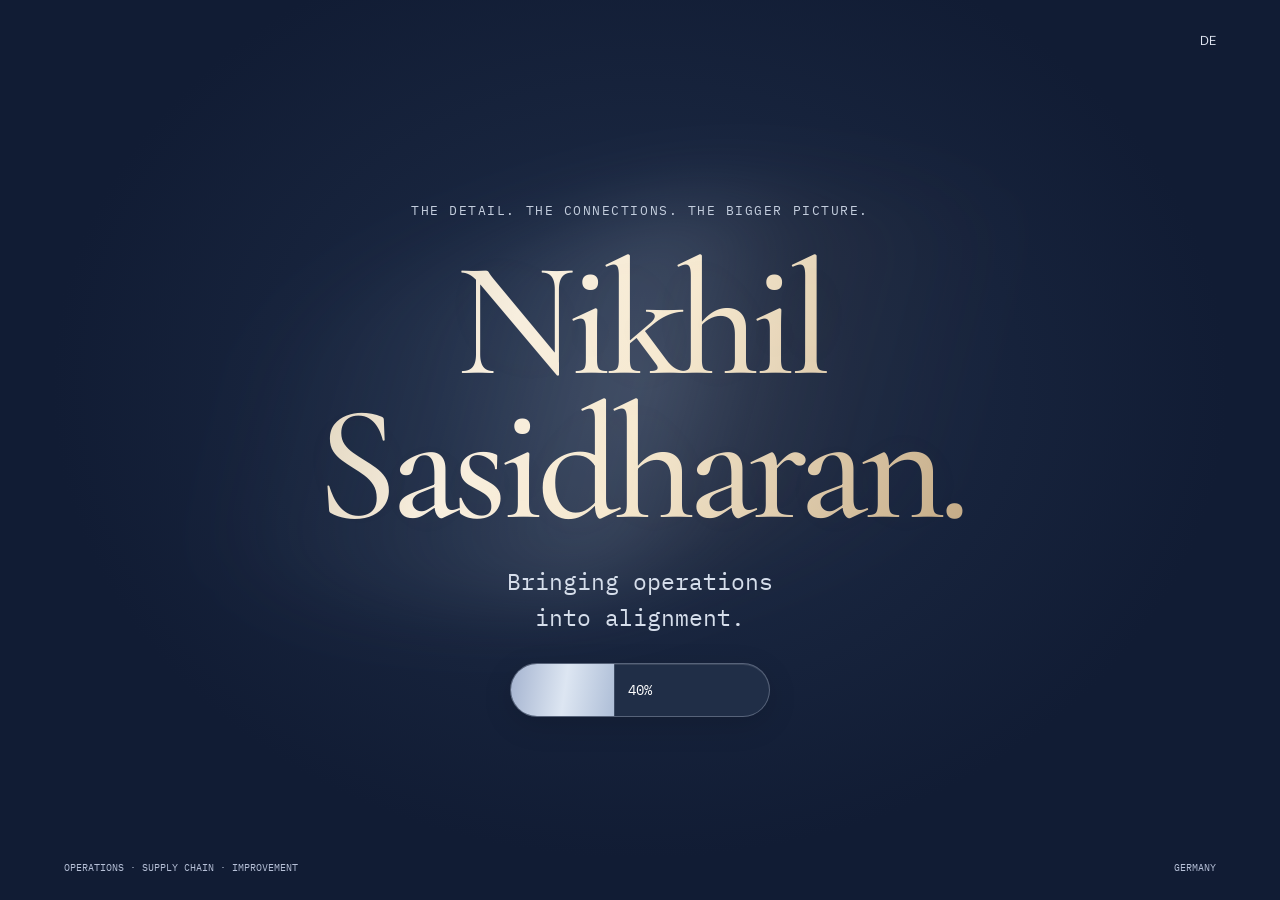
==== commit a4f62829: "Add scroll-driven selected work sequence and matching skills section; fix navigation and section num" ====
--- a/index.html
+++ b/index.html
@@ -71,13 +71,17 @@
  </div>
 </div>
 </div>
-<section id="nf-skills" class="skills-sheet"><div class="section-top"><span>04 / CAPABILITIES</span><span>PRACTICE × ANALYSIS</span></div><div class="skills-layout"><h2 class="reveal">The way<br>I <em>work.</em></h2><div class="skill-rows"><div class="reveal"><span class="skill-num">01</span><h3>Supply chain & planning</h3><p>Inventory management · Supply chain planning · Production planning · Order management</p></div><div class="reveal"><span class="skill-num">02</span><h3>Production & operations</h3><p>Food production · Material coordination · Production scheduling · Cross-functional collaboration</p></div><div class="reveal"><span class="skill-num">03</span><h3>Continuous improvement</h3><p>Root-cause analysis · Process mapping · Six Sigma Green Belt · 5S · SMED</p></div><div class="reveal"><span class="skill-num">04</span><h3>Data & systems</h3><p>SAP ERP · Power BI · Celonis · Advanced Excel · SQL</p></div></div></div></section>
-<section id="nf-work" class="work-sheet"><div class="section-top"><span>05 / SELECTED WORK</span><span>PROFESSIONAL & ACADEMIC</span></div><div class="section-title reveal"><h2>Experience,<br><em>put into practice.</em></h2><p>Selected contributions and research.<br>Public summaries, without internal data.</p></div><div class="work-list"><article class="work-entry"><div class="work-art" aria-hidden="true"><span class="art-number">01 / SELECTED WORK</span><div class="art-lines"><i></i><i></i><i></i><i></i></div><span class="art-word">Ordering<br><em>behaviour.</em></span></div><div class="work-copy"><p class="mono">AB InBev · Project</p><h3>Customer Ordering Behaviour</h3><details><summary class="cursor-interaction">Read summary <span class="plus" aria-hidden="true">+</span></summary><p>Project on customer ordering behaviour during my order management internship at AB InBev.</p></details></div></article>
-<article class="work-entry"><div class="work-art" aria-hidden="true"><span class="art-number">02 / SELECTED WORK</span><div class="art-lines"><i></i><i></i><i></i><i></i></div><span class="art-word">Reporting<br><em>workflows.</em></span></div><div class="work-copy"><p class="mono">Olympus · Professional experience</p><h3>Reporting Automation</h3><details><summary class="cursor-interaction">Read summary <span class="plus" aria-hidden="true">+</span></summary><p>Developed and automated recurring operational analysis and reporting workflows using Excel and related analytics tools.</p></details></div></article>
-<article class="work-entry"><div class="work-art" aria-hidden="true"><span class="art-number">03 / SELECTED WORK</span><div class="art-lines"><i></i><i></i><i></i><i></i></div><span class="art-word">Production<br><em>& systems.</em></span></div><div class="work-copy"><p class="mono">Synthite · Project contributions</p><h3>Production &amp; Systems</h3><details><summary class="cursor-interaction">Read summary <span class="plus" aria-hidden="true">+</span></summary><p>Supported operational-data migration and validation during SAP S/4HANA implementation, and commissioning of a continuous steam sterilisation system.</p></details></div></article>
-<article class="work-entry"><div class="work-art" aria-hidden="true"><span class="art-number">05 / SELECTED WORK</span><div class="art-lines"><i></i><i></i><i></i><i></i></div><span class="art-word">Process<br><em>& perspective.</em></span></div><div class="work-copy"><p class="mono">Olympus · Hof University</p><h3>Master’s Thesis</h3><h4>Operational improvement of external chemical inventory management: A process-oriented study</h4><details><summary class="cursor-interaction">Read summary <span class="plus" aria-hidden="true">+</span></summary><p>Research details and results are not publicly shared.</p></details></div></article></div></section>
+<div id="nk-work-live"><div class="design"><section id="nf-work"><div class="work-sticky"><p class="section-label">04 / SELECTED WORK</p><h2>Experience,<br><em>put into practice.</em></h2><div class="work-explorer"><div class="project-index" role="group" aria-label="Select a project"><button type="button" class="project-choice cursor-interaction" data-project="0" aria-pressed="true"><span class="choice-num">01</span><span class="choice-title">Customer Ordering Behaviour</span></button><button type="button" class="project-choice cursor-interaction" data-project="1" aria-pressed="false"><span class="choice-num">02</span><span class="choice-title">Reporting Automation</span></button><button type="button" class="project-choice cursor-interaction" data-project="2" aria-pressed="false"><span class="choice-num">03</span><span class="choice-title">Production &amp; Systems</span></button><button type="button" class="project-choice cursor-interaction" data-project="3" aria-pressed="false"><span class="choice-num">04</span><span class="choice-title">Master’s Thesis</span></button></div><div class="project-panel" data-active="0" id="nk-work-2-panel" aria-live="polite"><div class="art-stage" aria-hidden="true">
+ <div class="illustration orders-art"><div class="route-line"></div><div class="order-stack"><span></span><span></span><span></span></div><div class="art-box" data-art-en="Ordering&lt;br&gt;patterns" data-art-de="Bestell-&lt;br&gt;muster">Ordering<br>patterns</div><div class="art-box" data-art-en="Review" data-art-de="Prüfung">Review</div></div>
+ <div class="illustration report-art"><div class="sheet"><span class="sheet-label" data-art-en="SOURCE DATA" data-art-de="QUELLDATEN">SOURCE DATA</span><i></i><i></i><i></i><i></i></div><span class="transfer">→</span><div class="sheet"><span class="sheet-label" data-art-en="REPORTING" data-art-de="BERICHTE">REPORTING</span><i></i><i></i><i></i><i></i></div></div>
+ <div class="illustration systems-art"><div class="art-box" data-art-en="Operations" data-art-de="Betrieb">Operations</div><div class="system-lines"><i></i><i></i><i></i></div><div class="art-box" data-art-en="SAP&lt;br&gt;S/4HANA" data-art-de="SAP&lt;br&gt;S/4HANA">SAP<br>S/4HANA</div></div>
+ <div class="illustration research-art"><div class="route-line"></div><div class="art-box" data-art-en="Process&lt;br&gt;mapping" data-art-de="Prozess-&lt;br&gt;aufnahme">Process<br>mapping</div><div class="art-box" data-art-en="Analysis" data-art-de="Analyse">Analysis</div><div class="art-box" data-art-en="Improvement" data-art-de="Verbesserung">Improvement</div></div>
+ <span class="concept-label">CONCEPT ILLUSTRATION</span>
+</div>
+<div class="project-content"><p class="meta">AB InBev · Project</p><h3>Customer Ordering Behaviour</h3><p class="thesis-title" hidden></p><p class="panel-copy">Project on customer ordering behaviour during my order management internship at AB InBev.</p></div><div class="project-controls"><span class="project-count">01 / 04</span><div class="project-progress" aria-hidden="true"><span></span></div><a class="next-section" href="#nf-skills" hidden>Skills ↓</a><div class="arrow-buttons"><button type="button" class="project-prev cursor-interaction" aria-label="Previous project">←</button><button type="button" class="project-next cursor-interaction" aria-label="Next project">→</button></div></div></div></div><p class="scroll-caption">Scroll to explore the four projects.</p></div></section><section id="nf-skills" class="skills-section"><p class="section-label">05 / SKILLS</p><h2>The way <em>I work.</em></h2><div class="skills-grid"><article class="skill-tile"><span class="skill-icon" aria-hidden="true">01</span><h3>SUPPLY CHAIN &amp; PLANNING</h3><p><strong>Inventory management</strong> · Supply chain planning · Production planning · Order management</p><a class="skill-link cursor-interaction" data-project="0" href="#nk-work-2-panel">See related work ↗</a></article><article class="skill-tile"><span class="skill-icon" aria-hidden="true">02</span><h3>PRODUCTION &amp; OPERATIONS</h3><p>Food production · Material coordination · <strong>Production scheduling</strong> · Cross-functional collaboration</p><a class="skill-link cursor-interaction" data-project="2" href="#nk-work-2-panel">See related work ↗</a></article><article class="skill-tile"><span class="skill-icon" aria-hidden="true">03</span><h3>CONTINUOUS IMPROVEMENT</h3><p><strong>Root-cause analysis</strong> · Process mapping · Six Sigma Green Belt · 5S · SMED</p><a class="skill-link cursor-interaction" data-project="3" href="#nk-work-2-panel">See related work ↗</a></article><article class="skill-tile"><span class="skill-icon" aria-hidden="true">04</span><h3>DATA &amp; SYSTEMS</h3><p><strong>SAP ERP</strong> · <strong>Power BI</strong> · Celonis · <strong>Advanced Excel</strong> · SQL</p><a class="skill-link cursor-interaction" data-project="1" href="#nk-work-2-panel">See related work ↗</a></article></div></section></div></div>
+
 <section id="nf-languages" class="education-sheet"><div class="section-top"><span>06 / LANGUAGES</span></div><div class="language-line reveal"><div><span>English</span><strong>C1</strong><small>Advanced</small></div><div><span>German</span><strong>B1</strong><small>Intermediate</small></div></div></section>
-<section id="nf-contact" class="contact-sheet"><div class="section-top"><span>07 / THE NEXT CHAPTER</span><span class="location">OPEN TO FULL-TIME OPPORTUNITIES</span></div><h2 class="reveal">Let’s make<br><em>better work happen.</em></h2><a class="big-email" href="mailto:nikhil.sasidharan@yahoo.com">nikhil.sasidharan@yahoo.com <span>↗</span></a><div class="contact-bottom"><a href="https://www.linkedin.com/in/nikhilsasidharan" target="_blank" rel="noopener noreferrer">LinkedIn ↗</a><a href="#nf-top">Back to top ↑</a></div><footer>NIKHIL SASIDHARAN <span>HAMBURG, GERMANY</span></footer></section>
+<section id="nf-contact" class="contact-sheet"><div class="section-top"><span>07 / THE NEXT CHAPTER</span><span class="location">OPEN TO FULL-TIME OPPORTUNITIES</span></div><h2 class="reveal">Let’s make<br><em>better work happen.</em></h2><a class="big-email" href="mailto:nikhil.sasidharan@yahoo.com">nikhil.sasidharan@yahoo.com <span>↗</span></a><div class="contact-bottom"><a href="https://www.linkedin.com/in/nikhilsasidharan" target="_blank" rel="noopener noreferrer">LinkedIn ↗</a><a href="#nk-slow-dot-flow">Back to top ↑</a></div><footer>NIKHIL SASIDHARAN <span>HAMBURG, GERMANY</span></footer></section>
 </div>
 <section class="reader-view" hidden><span class="mono">PROFESSIONAL OVERVIEW</span><h2>Nikhil Sasidharan</h2><p>Supply chain · Operations · Continuous improvement</p><p>Hamburg, Germany · <a href="mailto:nikhil.sasidharan@yahoo.com">nikhil.sasidharan@yahoo.com</a></p><h3>Experience</h3><div class="reader-jobs"><article><h4>Olympus Europa SE &amp; Co. KG</h4><p>Supply Chain Management</p><p>SEP 2025 — SEP 2026</p><p>Supported supply planning through inventory and replenishment analysis, reporting automation and coordination across supply chain functions.</p><ul><li>Analysed inventory, material availability, stock movements and replenishment parameters in SAP and Excel to support supply planning.</li><li>Monitored shortages, excess and slow-moving stock, shelf-life risks and material requirements planning (MRP) exceptions.</li><li>Supported inventory optimisation through reorder-point (ROP) reviews, ABC classification, stock analysis and planning-parameter validation.</li><li>Developed and automated recurring analysis and reporting workflows using Excel, VBA, Power Query, Power BI and Power Automate.</li><li>Coordinated with Planning, Procurement, Logistics, Warehousing and Product Management on material availability, replenishment and process improvement.</li></ul></article><article><h4>Vivere</h4><p>Production &amp; Operations</p><p>MAR 2025 — AUG 2025</p><p>Supported FMCG production, manufacturing data and workflow scheduling, working across operational and technical teams.</p><ul><li>Supported production operations, Bills of Materials and weekly workflow scheduling based on raw-material and production requirements.</li><li>Maintained product and manufacturing data in Odoo ERP, including EAN, FNSKU, manufacturing-order and serial-number information.</li><li>Supported machinery operation, order picking and quality assurance.</li><li>Collaborated with Production, Engineering, Quality and Supply Chain teams to support production targets and operational workflows.</li></ul></article><article><h4>Anheuser-Busch InBev</h4><p>Supply Chain Order Management</p><p>AUG 2024 — OCT 2024</p><p>Managed order-processing activities for the Belgian on-trade market, responding to customer, supply and logistics requirements.</p><ul><li>Managed manual order intake, processing and fulfilment activities for the Belgian on-trade FMCG market.</li><li>Monitored shipment weights and supported empties management.</li><li>Adjusted orders according to customer, supply and logistics requirements.</li><li>Investigated operational issues and supported process improvement through root-cause analysis.</li></ul></article><article><h4>AVT McCormick</h4><p>Production Executive</p><p>JUN 2022 — SEP 2023</p><p>Coordinated daily food production, material readiness and manufacturing priorities to support delivery requirements and operational performance.</p><ul><li>Planned and coordinated daily production based on demand, material availability, manufacturing capacity and delivery requirements.</li><li>Coordinated production priorities and material readiness across Procurement, Warehouse, Production, Quality and Maintenance.</li><li>Monitored production performance and supported corrective actions, process standardisation and continuous improvement.</li></ul></article><article><h4>Synthite</h4><p>Operations Management Team Leader</p><p>MAY 2020 — JUN 2022</p><p>Led production planning and shop-floor execution, with experience in engineering support, projects and cross-functional operational coordination.</p><ul><li>Led production planning, material coordination and shop-floor execution to support production targets and schedule adherence.</li><li>Coordinated manpower, materials and production priorities with Procurement, Warehouse, Quality, Logistics and Maintenance teams.</li><li>Used process monitoring, root-cause analysis and corrective actions to address rework.</li><li>Supported operational-data migration and validation during SAP S/4HANA implementation.</li><li>Supported commissioning and operational implementation of a continuous steam sterilisation system in food manufacturing.</li></ul></article></div><h3>Education</h3><p>Master’s studies in Operational Excellence (MBA & Eng.) · Hof University · 2023–2026</p><p>BTech, Mechanical Engineering · APJ Abdul Kalam Technological University · 2015–2019</p><h3>Tools & methods</h3><p>SAP ERP · Power BI · Celonis · Advanced Excel · SQL · Root-cause analysis · Process mapping · Six Sigma Green Belt · 5S · SMED</p><p>English C1 · German B1</p></section>
 </div>
@@ -101,10 +105,10 @@
 let pending=false;function scroll(){if(pending)return;pending=true;requestAnimationFrame(()=>{const rect=root.getBoundingClientRect();const fraction=Math.max(0,Math.min(1,-rect.top/Math.max(1,root.offsetHeight-innerHeight)));q('.reading-track span').style.transform='scaleX('+fraction+')';pending=false;});}window.addEventListener('scroll',scroll,{passive:true});window.addEventListener('resize',scroll);reduced.addEventListener('change',()=>{if(reduced.matches){cancelAnimationFrame(raf);running.forEach(a=>a.cancel());wake();}});scroll();})();
 </script>
 <style>#nf-story .scene-controls{display:flex;align-items:center;gap:9px}#nf-story .scene-controls button{border:1px solid #a9bddb70;border-radius:50%;width:38px;height:38px;background:#ffffff09;color:#e6effd;font-size:17px;flex-shrink:0}#nf-story .scene-caption{font:11px/1.5 'IBM Plex Mono',monospace;max-width:145px;min-width:100px;color:#d1def0;text-align:center}#nf-story .industry-line{display:none}#nf-story .opening-bottom{flex-wrap:wrap}#nf-story .photo-block{padding-bottom:10px}#nf-story .routes{opacity:1}@media(max-width:480px){#nf-story .scene-controls{width:100%;justify-content:space-between}#nf-story .scene-caption{max-width:none}}</style>
-<script>const germanText={"Skip to content": "Zum Inhalt springen", "About": "Über mich", "Experience": "Erfahrung", "Skills": "Kompetenzen", "Practical Work": "Praxis", "Education": "Ausbildung", "Contact": "Kontakt", "HAMBURG, GERMANY": "HAMBURG, DEUTSCHLAND", "Supply chain. Operations.Continuous improvement.": "Supply Chain. Operative Abläufe. Kontinuierliche Verbesserung.", "Bringing analytical thinking to the realities of production, planning and everyday operations.": "Analytisches Denken verbinden mit der Praxis in Produktion, Planung und operativen Abläufen.", "Explore my experience ↓": "Meine Erfahrung entdecken ↓", "A HANDS-ON PERSPECTIVE.": "EINE PRAXISNAHE PERSPEKTIVE.", "EXPERIENCE IN MOTION": "ERFAHRUNG IN BEWEGUNG", "Five chapters. A connected perspective.": "Fünf Stationen. Eine vernetzte Perspektive.", "01 / SPICES": "01 / GEWÜRZE", "Production & engineering": "Produktion & Technik", "02 / SEASONINGS": "02 / GEWÜRZMISCHUNGEN", "Production & planning": "Produktion & Planung", "03 / BEER": "03 / BIER", "Orders & supply chain": "Aufträge & Supply Chain", "04 / FMCG": "04 / FMCG", "Manufacturing operations": "Produktionsabläufe", "05 / MEDICAL EQUIPMENT": "05 / MEDIZINTECHNIK", "Supply & inventory planning": "Versorgungs- & Bestandsplanung", "THE OPERATIONAL PERSPECTIVE": "DIE OPERATIVE PERSPEKTIVE", "CONNECTED DISCIPLINES": "VERNETZTE BEREICHE", "Next chapter ↗": "Nächste Station ↗", "Conceptual illustrations of experience areas; no employer data or internal processes shown.": "Schematische Darstellung der Erfahrungsbereiche; keine Arbeitgeberdaten oder internen Prozesse.", "About me": "Über mich", "Operational insight.": "Abläufe verstehen.", "Analytical thinking.": "Analytisch denken.", "People at the centre.": "Menschen verbinden.", "My experience spans food production, order management and supply chain planning. I bring a practical understanding of operations and an analytical approach to improving how work gets done.": "Meine Erfahrung umfasst Lebensmittelproduktion, Auftragsmanagement und Supply-Chain-Planung. Ich verbinde praktisches Prozessverständnis mit einem analytischen Ansatz, um Abläufe zu verbessern.", "Supply chain": "Supply Chain", "Connecting planning, inventory and order management with the everyday needs of operations.": "Planung, Bestands- und Auftragsmanagement mit den täglichen Anforderungen im Betrieb verbinden.", "Planning · Inventory · Orders": "Planung · Bestände · Aufträge", "Data & analysis": "Daten & Analyse", "Using operational data to understand stock, support decisions and identify opportunities for improvement.": "Betriebsdaten nutzen, um Bestände zu verstehen, Entscheidungen zu unterstützen und Verbesserungspotenziale zu erkennen.", "SAP · Advanced Excel · Power BI": "SAP · Excel – fortgeschritten · Power BI", "Operations": "Betriebliche Abläufe", "Bringing hands-on production experience and a continuous improvement mindset to practical challenges.": "Praktische Produktionserfahrung und kontinuierliche Verbesserung in die Lösung betrieblicher Herausforderungen einbringen.", "Production · Processes · Improvement": "Produktion · Prozesse · Verbesserung", "My approach": "Mein Ansatz", "Understand the operation. Find clarity in the data. Make progress together. I enjoy work that combines hands-on supply chain experience, analysis and continuous improvement—and I aim to grow into a leader who listens, develops people and helps teams succeed.": "Abläufe verstehen. Klarheit aus Daten gewinnen. Gemeinsam vorankommen. Mich motiviert die Verbindung von operativer Supply-Chain-Arbeit, Analyse und kontinuierlicher Verbesserung. Ich möchte mich als Führungskraft weiterentwickeln, die zuhört, Menschen fördert und Teams zum gemeinsamen Erfolg führt.", "WORK EXPERIENCE": "BERUFSERFAHRUNG", "Across industries.": "Branchenübergreifend.", "Close to operations.": "Nah an der Praxis.", "Experience spanning supply planning, inventory, order fulfilment, production and continuous improvement.": "Erfahrung in Supply-Chain-Planung, Bestandsmanagement, Auftragsabwicklung, Produktion und kontinuierlicher Verbesserung.", "SEP 2025 — SEP 2026": "SEPT. 2025 — SEPT. 2026", "Working Student · PSI Planning · Hamburg, Germany": "Werkstudent · PSI Planning · Hamburg, Deutschland", "Supported supply planning through inventory and replenishment analysis, reporting automation and coordination across supply chain functions.": "Unterstützte die Supply-Chain-Planung durch Bestands- und Nachschubanalysen, Berichtsautomatisierung und bereichsübergreifende Abstimmung.", "Supply Planning": "Supply-Chain-Planung", "Inventory Management": "Bestandsmanagement", "Replenishment & ROP": "Nachschub & Meldebestände", "Reporting Automation": "Berichtsautomatisierung", "Cross-functional Coordination": "Bereichsübergreifende Abstimmung", "Responsibilities": "Aufgaben", "Analysed inventory, material availability, stock movements and replenishment parameters in SAP and Excel to support supply planning.": "Analysierte Bestände, Materialverfügbarkeit, Bestandsbewegungen und Nachschubparameter in SAP und Excel zur Unterstützung der Planung.", "Monitored shortages, excess and slow-moving stock, shelf-life risks and material requirements planning (MRP) exceptions.": "Überwachte Fehlmengen, Überbestände, langsam drehende Bestände, Haltbarkeitsrisiken und Ausnahmen in der Materialbedarfsplanung (MRP).", "Supported inventory optimisation through reorder-point (ROP) reviews, ABC classification, stock analysis and planning-parameter validation.": "Unterstützte die Bestandsoptimierung durch Prüfung von Meldebeständen (ROP), ABC-Klassifizierung, Bestandsanalysen und Validierung von Planungsparametern.", "Developed and automated recurring analysis and reporting workflows using Excel, VBA, Power Query, Power BI and Power Automate.": "Entwickelte und automatisierte wiederkehrende Analyse- und Berichtsabläufe mit Excel, VBA, Power Query, Power BI und Power Automate.", "Coordinated with Planning, Procurement, Logistics, Warehousing and Product Management on material availability, replenishment and process improvement.": "Stimmte Materialverfügbarkeit, Nachschub und Prozessverbesserungen mit Planung, Einkauf, Logistik, Lager und Produktmanagement ab.", "MAR 2025 — AUG 2025": "MÄRZ 2025 — AUG. 2025", "Production & Operations": "Produktion & Betriebsabläufe", "Mandatory Internship · Hamburg, Germany": "Pflichtpraktikum · Hamburg, Deutschland", "Supported FMCG production, manufacturing data and workflow scheduling, working across operational and technical teams.": "Unterstützte die FMCG-Produktion, Fertigungsdaten und Ablaufplanung in Zusammenarbeit mit operativen und technischen Teams.", "Production Operations": "Produktionsabläufe", "Workflow Scheduling": "Ablaufplanung", "Manufacturing Data": "Fertigungsdaten", "Quality Support": "Qualitätsunterstützung", "Supported production operations, Bills of Materials and weekly workflow scheduling based on raw-material and production requirements.": "Unterstützte Produktionsabläufe, Stücklisten und die wöchentliche Ablaufplanung auf Basis von Rohstoff- und Produktionsanforderungen.", "Maintained product and manufacturing data in Odoo ERP, including EAN, FNSKU, manufacturing-order and serial-number information.": "Pflegte Produkt- und Fertigungsdaten in Odoo ERP, einschließlich EAN-, FNSKU-, Fertigungsauftrags- und Seriennummerninformationen.", "Supported machinery operation, order picking and quality assurance.": "Unterstützte Maschinenbedienung, Kommissionierung und Qualitätssicherung.", "Collaborated with Production, Engineering, Quality and Supply Chain teams to support production targets and operational workflows.": "Arbeitete mit Produktion, Engineering, Qualität und Supply Chain zur Unterstützung von Produktionszielen und Betriebsabläufen zusammen.", "AUG 2024 — OCT 2024": "AUG. 2024 — OKT. 2024", "Supply Chain Order Management": "Supply Chain – Auftragsmanagement", "Internship · Belgian Market · Prague, Czech Republic": "Praktikum · Belgischer Markt · Prag, Tschechien", "Managed order-processing activities for the Belgian on-trade market, responding to customer, supply and logistics requirements.": "Bearbeitete Aufträge für den belgischen Gastronomiemarkt unter Berücksichtigung von Kunden-, Versorgungs- und Logistikanforderungen.", "Order Management": "Auftragsmanagement", "Order Fulfilment": "Auftragsabwicklung", "Shipment Monitoring": "Sendungsüberwachung", "Root-cause Analysis": "Ursachenanalyse", "Managed manual order intake, processing and fulfilment activities for the Belgian on-trade FMCG market.": "Bearbeitete manuelle Auftragseingänge, Auftragsverarbeitung und Abwicklung für den belgischen FMCG-Gastronomiemarkt.", "Monitored shipment weights and supported empties management.": "Überwachte Sendungsgewichte und unterstützte das Leergutmanagement.", "Adjusted orders according to customer, supply and logistics requirements.": "Passte Aufträge an Kunden-, Versorgungs- und Logistikanforderungen an.", "Investigated operational issues and supported process improvement through root-cause analysis.": "Untersuchte operative Probleme und unterstützte Prozessverbesserungen durch Ursachenanalysen.", "JUN 2022 — SEP 2023": "JUNI 2022 — SEPT. 2023", "Kerala, India": "Kerala, Indien", "Coordinated daily food production, material readiness and manufacturing priorities to support delivery requirements and operational performance.": "Koordinierte die tägliche Lebensmittelproduktion, Materialbereitstellung und Fertigungsprioritäten zur Unterstützung von Lieferanforderungen und Betriebsleistung.", "Production Planning": "Produktionsplanung", "Material Coordination": "Materialkoordination", "Performance Monitoring": "Leistungsüberwachung", "Continuous Improvement": "Kontinuierliche Verbesserung", "Planned and coordinated daily production based on demand, material availability, manufacturing capacity and delivery requirements.": "Plante und koordinierte die tägliche Produktion anhand von Bedarf, Materialverfügbarkeit, Fertigungskapazität und Lieferanforderungen.", "Coordinated production priorities and material readiness across Procurement, Warehouse, Production, Quality and Maintenance.": "Stimmte Produktionsprioritäten und Materialbereitstellung mit Einkauf, Lager, Produktion, Qualität und Instandhaltung ab.", "Monitored production performance and supported corrective actions, process standardisation and continuous improvement.": "Überwachte die Produktionsleistung und unterstützte Korrekturmaßnahmen, Prozessstandardisierung und kontinuierliche Verbesserung.", "MAY 2020 — JUN 2022": "MAI 2020 — JUNI 2022", "Led production planning and shop-floor execution, with experience in engineering support, projects and cross-functional operational coordination.": "Verantwortete Produktionsplanung und operative Umsetzung, mit Erfahrung in technischer Unterstützung, Projekten und bereichsübergreifender operativer Abstimmung.", "Shop-floor Production": "Operative Produktion", "Engineering Support": "Technische Unterstützung", "Projects & Coordination": "Projekte & Koordination", "SAP Implementation Support": "SAP-Einführungsunterstützung", "Equipment Commissioning": "Anlageninbetriebnahme", "Responsibilities & project contributions": "Aufgaben & Projektbeiträge", "Led production planning, material coordination and shop-floor execution to support production targets and schedule adherence.": "Verantwortete Produktionsplanung, Materialkoordination und operative Umsetzung zur Unterstützung von Produktionszielen und Termintreue.", "Coordinated manpower, materials and production priorities with Procurement, Warehouse, Quality, Logistics and Maintenance teams.": "Koordinierte Personal, Materialien und Produktionsprioritäten mit Einkauf, Lager, Qualität, Logistik und Instandhaltung.", "Used process monitoring, root-cause analysis and corrective actions to address rework.": "Nutzte Prozessüberwachung, Ursachenanalysen und Korrekturmaßnahmen zur Bearbeitung von Nacharbeitsproblemen.", "Supported operational-data migration and validation during SAP S/4HANA implementation.": "Unterstützte die Migration und Validierung operativer Daten bei der Einführung von SAP S/4HANA.", "Supported commissioning and operational implementation of a continuous steam sterilisation system in food manufacturing.": "Unterstützte die Inbetriebnahme und betriebliche Einführung einer kontinuierlichen Dampfsterilisationsanlage in der Lebensmittelproduktion.", "Skills & capabilities": "Kompetenzen", "Grounded in practice.": "Praxis als Grundlage.", "Driven by insight.": "Erkenntnisse als Antrieb.", "Connecting operational experience with the tools and methods to plan, analyse and improve.": "Operative Erfahrung verbinden mit Werkzeugen und Methoden für Planung, Analyse und Verbesserung.", "PLAN / 01": "PLANEN / 01", "Supply chain& planning": "Supply Chain & Planung", "Inventory management": "Bestandsmanagement", "Supply chain planning": "Supply-Chain-Planung", "Production planning": "Produktionsplanung", "Order management": "Auftragsmanagement", "DELIVER / 02": "UMSETZEN / 02", "Production& operations": "Produktion & Abläufe", "Food production": "Lebensmittelproduktion", "Material coordination": "Materialkoordination", "Production scheduling": "Produktionsablaufplanung", "Cross-functional collaboration": "Bereichsübergreifende Zusammenarbeit", "IMPROVE / 03": "VERBESSERN / 03", "Continuousimprovement": "Kontinuierliche Verbesserung", "Root-cause analysis": "Ursachenanalyse", "Process mapping": "Prozessaufnahme", "ANALYSE / 04": "ANALYSE / 04", "Data& systems": "Daten & Systeme", "Advanced Excel": "Excel – fortgeschritten", "Production experience. Supply chain perspective. Analytical approach.": "Produktionserfahrung. Supply-Chain-Perspektive. Analytischer Ansatz.", "PRACTICAL WORK & THESIS": "PRAXIS & MASTERARBEIT", "Experience.": "Erfahrung.", "Put into practice.": "In der Anwendung.", "Selected contributions from my professional experience and master’s studies.": "Ausgewählte Beiträge aus meiner Berufserfahrung und meinem Masterstudium.", "AB InBev · Project": "AB InBev · Projekt", "Customer Ordering Behaviour": "Bestellverhalten von Kunden", "Project on customer ordering behaviour during my order management internship at AB InBev.": "Projekt zum Bestellverhalten von Kunden während meines Praktikums im Auftragsmanagement bei AB InBev.", "Olympus · Professional experience": "Olympus · Berufliche Erfahrung", "Developed and automated recurring operational analysis and reporting workflows using Excel and related analytics tools.": "Entwickelte und automatisierte wiederkehrende operative Analysen und Berichtsabläufe mit Excel und ergänzenden Analysewerkzeugen.", "Synthite · Project contributions": "Synthite · Projektbeiträge", "Production & Systems": "Produktion & Systeme", "Supported operational-data migration and validation during SAP S/4HANA implementation, and commissioning of a continuous steam sterilisation system.": "Unterstützte die Migration und Validierung operativer Daten bei der SAP-S/4HANA-Einführung sowie die Inbetriebnahme einer kontinuierlichen Dampfsterilisationsanlage.", "Olympus · Hof University": "Olympus · Hochschule Hof", "Master’s Thesis": "Masterarbeit", "Research details and results are not publicly shared.": "Forschungsinhalte und Ergebnisse werden nicht öffentlich geteilt.", "Engineering roots.": "Technische Grundlagen.", "Operational focus.": "Betrieblicher Fokus.", "Technical foundations in mechanical engineering, developed through master’s studies in Operational Excellence.": "Technische Grundlagen im Maschinenbau, vertieft durch ein Masterstudium in Operational Excellence.", "Master’s studies": "Masterstudium", "Hof University of Applied SciencesGermany": "Hochschule Hof · Deutschland", "OCT 2023 — SEP 2026": "OKT. 2023 — SEPT. 2026", "Focus areas: supply chain management, production logistics, quality, factory planning, leadership and change management.": "Schwerpunkte: Supply Chain Management, Produktionslogistik, Qualität, Fabrikplanung, Leadership und Change Management.", "Mechanical Engineering": "Maschinenbau", "APJ Abdul Kalam Technological UniversityIndia": "APJ Abdul Kalam Technological University · Indien", "JUL 2015 — JUL 2019": "JULI 2015 — JULI 2019", "Languages": "Sprachen", "English": "Englisch", "Advanced": "Fortgeschritten", "German": "Deutsch", "Intermediate": "Mittelstufe", "Contact & Resume": "Kontakt & Lebenslauf", "Open to full-time opportunities": "Offen für Vollzeitstellen", "Let’s build": "Gemeinsam", "better operations.": "Abläufe verbessern.", "Supply chain, production and continuous improvement.Let’s explore what I could bring to your team.": "Supply Chain, Produktion und kontinuierliche Verbesserung. Lassen Sie uns darüber sprechen, wie ich Ihr Team unterstützen kann.", "START A CONVERSATION": "KONTAKT AUFNEHMEN", "Explore my professional profile": "Mein berufliches Profil ansehen", "Curriculum vitae": "Lebenslauf", "Download available soon": "Download demnächst verfügbar", "Hamburg, Germany": "Hamburg, Deutschland", "Back to top ↑": "Zurück nach oben ↑", "Work": "Praxis", "Recruiter view ↗": "Recruiter-Ansicht ↗", "Back to portfolio ↗": "Zurück zum Portfolio ↗", "SUPPLY CHAIN & OPERATIONS": "SUPPLY CHAIN & OPERATIVE ABLÄUFE", "A practical mind.An analytical perspective.A drive to improve.": "Praxisnahes Denken. Analytische Perspektive. Freude an Verbesserung.", "Discover my story ↓": "Meine Geschichte entdecken ↓", "01 / THE PERSON BEHIND THE WORK": "01 / ÜBER MICH", "Close to the work.Curious aboutwhat comes next.": "Nah an der Praxis. Neugierig auf das, was kommt.", "I connect hands-on operational experience with analytical thinking to understand how work gets done—and how it can improve.": "Ich verbinde praktische operative Erfahrung mit analytischem Denken, um Arbeitsabläufe zu verstehen und zu verbessern.", "My experience spans food and seasonings production, beer supply chains, FMCG manufacturing and medical equipment planning. Across these settings, I’ve worked with people, materials, systems and the details that keep operations moving.": "Meine Erfahrung umfasst Lebensmittel- und Gewürzproduktion, die Bier-Supply-Chain, FMCG-Fertigung und Planung im Bereich Medizintechnik. Dabei habe ich mit Menschen, Materialien, Systemen und den Details gearbeitet, die operative Abläufe ermöglichen.", "I’m drawn to roles that combine operational responsibility, data analysis and continuous improvement, while developing the judgment and collaborative skills to grow as a leader.": "Mich interessieren Aufgaben, die operative Verantwortung, Datenanalyse und kontinuierliche Verbesserung verbinden. Dabei möchte ich meine Urteilskraft und Zusammenarbeit weiterentwickeln, um als Führungskraft zu wachsen.", "Explore the experience ↓": "Erfahrung entdecken ↓", "02 / EXPERIENCE": "02 / BERUFSERFAHRUNG", "INDIA → CZECH REPUBLIC → GERMANY": "INDIEN → TSCHECHIEN → DEUTSCHLAND", "Different industries.A broader perspective.": "Verschiedene Branchen. Eine breitere Perspektive.", "From the shop floor to supply planning.Select a role to see the responsibilities.": "Von der Produktion zur Versorgungsplanung. Wählen Sie eine Position, um die Aufgaben zu sehen.", "04 / CAPABILITIES": "03 / KOMPETENZEN", "PRACTICE × ANALYSIS": "PRAXIS × ANALYSE", "The wayI work.": "So arbeite ich.", "Supply chain & planning": "Supply Chain & Planung", "Inventory management · Supply chain planning · Production planning · Order management": "Bestandsmanagement · Supply-Chain-Planung · Produktionsplanung · Auftragsmanagement", "Production & operations": "Produktion & operative Abläufe", "Food production · Material coordination · Production scheduling · Cross-functional collaboration": "Lebensmittelproduktion · Materialkoordination · Produktionsablaufplanung · Bereichsübergreifende Zusammenarbeit", "Continuous improvement": "Kontinuierliche Verbesserung", "Root-cause analysis · Process mapping · Six Sigma Green Belt · 5S · SMED": "Ursachenanalyse · Prozessaufnahme · Six Sigma Green Belt · 5S · SMED", "Data & systems": "Daten & Systeme", "SAP ERP · Power BI · Celonis · Advanced Excel · SQL": "SAP ERP · Power BI · Celonis · Excel – fortgeschritten · SQL", "05 / SELECTED WORK": "04 / AUSGEWÄHLTE PRAXIS", "PROFESSIONAL & ACADEMIC": "BERUFLICH & AKADEMISCH", "Experience,put into practice.": "Erfahrung. In der Anwendung.", "Selected contributions and research.Public summaries, without internal data.": "Ausgewählte Beiträge und Forschung. Öffentliche Zusammenfassungen ohne interne Daten.", "Read summary +": "Zusammenfassung lesen +", "Orderingbehaviour.": "Bestellverhalten.", "Reportingworkflows.": "Berichtsabläufe.", "Production& systems.": "Produktion & Systeme.", "Process& perspective.": "Prozesse & Perspektive.", "05 / EDUCATION & LANGUAGES": "05 / AUSBILDUNG & SPRACHEN", "ENGINEERING → OPERATIONAL EXCELLENCE": "INGENIEURWESEN → OPERATIONAL EXCELLENCE", "Built onunderstanding.": "Auf Verständnis aufgebaut.", "OCT 2023 — SEP 2026 / MASTER’S STUDIES": "OKT. 2023 — SEPT. 2026 / MASTERSTUDIUM", "Hof University · Germany": "Hochschule Hof · Deutschland", "Supply chain management, production logistics, quality, factory planning, leadership and change management.": "Supply Chain Management, Produktionslogistik, Qualität, Fabrikplanung, Leadership und Change Management.", "APJ Abdul Kalam Technological University · India": "APJ Abdul Kalam Technological University · Indien", "07 / THE NEXT CHAPTER": "06 / DAS NÄCHSTE KAPITEL", "OPEN TO FULL-TIME OPPORTUNITIES": "OFFEN FÜR VOLLZEITSTELLEN", "Let’s makebetter work happen.": "Gemeinsam Arbeitsabläufe verbessern.", "PROFESSIONAL OVERVIEW": "BERUFLICHER ÜBERBLICK", "Supply chain · Operations · Continuous improvement": "Supply Chain · Operative Abläufe · Kontinuierliche Verbesserung", "Master’s studies in Operational Excellence (MBA & Eng.) · Hof University · 2023–2026": "Masterstudium in Operational Excellence (MBA & Eng.) · Hochschule Hof · 2023–2026", "BTech, Mechanical Engineering · APJ Abdul Kalam Technological University · 2015–2019": "BTech, Maschinenbau · APJ Abdul Kalam Technological University · 2015–2019", "Tools & methods": "Werkzeuge & Methoden", "English C1 · German B1": "Englisch C1 · Deutsch B1", "SAP ERP · Power BI · Celonis · Advanced Excel · SQL · Root-cause analysis · Process mapping · Six Sigma Green Belt · 5S · SMED": "SAP ERP · Power BI · Celonis · Excel – fortgeschritten · SQL · Ursachenanalyse · Prozessaufnahme · Six Sigma Green Belt · 5S · SMED"};</script>
+<script>const germanText={"Skip to content": "Zum Inhalt springen", "About": "Über mich", "Experience": "Erfahrung", "Skills": "Kompetenzen", "Practical Work": "Praxis", "Education": "Ausbildung", "Contact": "Kontakt", "HAMBURG, GERMANY": "HAMBURG, DEUTSCHLAND", "Supply chain. Operations.Continuous improvement.": "Supply Chain. Operative Abläufe. Kontinuierliche Verbesserung.", "Bringing analytical thinking to the realities of production, planning and everyday operations.": "Analytisches Denken verbinden mit der Praxis in Produktion, Planung und operativen Abläufen.", "Explore my experience ↓": "Meine Erfahrung entdecken ↓", "A HANDS-ON PERSPECTIVE.": "EINE PRAXISNAHE PERSPEKTIVE.", "EXPERIENCE IN MOTION": "ERFAHRUNG IN BEWEGUNG", "Five chapters. A connected perspective.": "Fünf Stationen. Eine vernetzte Perspektive.", "01 / SPICES": "01 / GEWÜRZE", "Production & engineering": "Produktion & Technik", "02 / SEASONINGS": "02 / GEWÜRZMISCHUNGEN", "Production & planning": "Produktion & Planung", "03 / BEER": "03 / BIER", "Orders & supply chain": "Aufträge & Supply Chain", "04 / FMCG": "04 / FMCG", "Manufacturing operations": "Produktionsabläufe", "05 / MEDICAL EQUIPMENT": "05 / MEDIZINTECHNIK", "Supply & inventory planning": "Versorgungs- & Bestandsplanung", "THE OPERATIONAL PERSPECTIVE": "DIE OPERATIVE PERSPEKTIVE", "CONNECTED DISCIPLINES": "VERNETZTE BEREICHE", "Next chapter ↗": "Nächste Station ↗", "Conceptual illustrations of experience areas; no employer data or internal processes shown.": "Schematische Darstellung der Erfahrungsbereiche; keine Arbeitgeberdaten oder internen Prozesse.", "About me": "Über mich", "Operational insight.": "Abläufe verstehen.", "Analytical thinking.": "Analytisch denken.", "People at the centre.": "Menschen verbinden.", "My experience spans food production, order management and supply chain planning. I bring a practical understanding of operations and an analytical approach to improving how work gets done.": "Meine Erfahrung umfasst Lebensmittelproduktion, Auftragsmanagement und Supply-Chain-Planung. Ich verbinde praktisches Prozessverständnis mit einem analytischen Ansatz, um Abläufe zu verbessern.", "Supply chain": "Supply Chain", "Connecting planning, inventory and order management with the everyday needs of operations.": "Planung, Bestands- und Auftragsmanagement mit den täglichen Anforderungen im Betrieb verbinden.", "Planning · Inventory · Orders": "Planung · Bestände · Aufträge", "Data & analysis": "Daten & Analyse", "Using operational data to understand stock, support decisions and identify opportunities for improvement.": "Betriebsdaten nutzen, um Bestände zu verstehen, Entscheidungen zu unterstützen und Verbesserungspotenziale zu erkennen.", "SAP · Advanced Excel · Power BI": "SAP · Excel – fortgeschritten · Power BI", "Operations": "Betriebliche Abläufe", "Bringing hands-on production experience and a continuous improvement mindset to practical challenges.": "Praktische Produktionserfahrung und kontinuierliche Verbesserung in die Lösung betrieblicher Herausforderungen einbringen.", "Production · Processes · Improvement": "Produktion · Prozesse · Verbesserung", "My approach": "Mein Ansatz", "Understand the operation. Find clarity in the data. Make progress together. I enjoy work that combines hands-on supply chain experience, analysis and continuous improvement—and I aim to grow into a leader who listens, develops people and helps teams succeed.": "Abläufe verstehen. Klarheit aus Daten gewinnen. Gemeinsam vorankommen. Mich motiviert die Verbindung von operativer Supply-Chain-Arbeit, Analyse und kontinuierlicher Verbesserung. Ich möchte mich als Führungskraft weiterentwickeln, die zuhört, Menschen fördert und Teams zum gemeinsamen Erfolg führt.", "WORK EXPERIENCE": "BERUFSERFAHRUNG", "Across industries.": "Branchenübergreifend.", "Close to operations.": "Nah an der Praxis.", "Experience spanning supply planning, inventory, order fulfilment, production and continuous improvement.": "Erfahrung in Supply-Chain-Planung, Bestandsmanagement, Auftragsabwicklung, Produktion und kontinuierlicher Verbesserung.", "SEP 2025 — SEP 2026": "SEPT. 2025 — SEPT. 2026", "Working Student · PSI Planning · Hamburg, Germany": "Werkstudent · PSI Planning · Hamburg, Deutschland", "Supported supply planning through inventory and replenishment analysis, reporting automation and coordination across supply chain functions.": "Unterstützte die Supply-Chain-Planung durch Bestands- und Nachschubanalysen, Berichtsautomatisierung und bereichsübergreifende Abstimmung.", "Supply Planning": "Supply-Chain-Planung", "Inventory Management": "Bestandsmanagement", "Replenishment & ROP": "Nachschub & Meldebestände", "Reporting Automation": "Berichtsautomatisierung", "Cross-functional Coordination": "Bereichsübergreifende Abstimmung", "Responsibilities": "Aufgaben", "Analysed inventory, material availability, stock movements and replenishment parameters in SAP and Excel to support supply planning.": "Analysierte Bestände, Materialverfügbarkeit, Bestandsbewegungen und Nachschubparameter in SAP und Excel zur Unterstützung der Planung.", "Monitored shortages, excess and slow-moving stock, shelf-life risks and material requirements planning (MRP) exceptions.": "Überwachte Fehlmengen, Überbestände, langsam drehende Bestände, Haltbarkeitsrisiken und Ausnahmen in der Materialbedarfsplanung (MRP).", "Supported inventory optimisation through reorder-point (ROP) reviews, ABC classification, stock analysis and planning-parameter validation.": "Unterstützte die Bestandsoptimierung durch Prüfung von Meldebeständen (ROP), ABC-Klassifizierung, Bestandsanalysen und Validierung von Planungsparametern.", "Developed and automated recurring analysis and reporting workflows using Excel, VBA, Power Query, Power BI and Power Automate.": "Entwickelte und automatisierte wiederkehrende Analyse- und Berichtsabläufe mit Excel, VBA, Power Query, Power BI und Power Automate.", "Coordinated with Planning, Procurement, Logistics, Warehousing and Product Management on material availability, replenishment and process improvement.": "Stimmte Materialverfügbarkeit, Nachschub und Prozessverbesserungen mit Planung, Einkauf, Logistik, Lager und Produktmanagement ab.", "MAR 2025 — AUG 2025": "MÄRZ 2025 — AUG. 2025", "Production & Operations": "Produktion & Betriebsabläufe", "Mandatory Internship · Hamburg, Germany": "Pflichtpraktikum · Hamburg, Deutschland", "Supported FMCG production, manufacturing data and workflow scheduling, working across operational and technical teams.": "Unterstützte die FMCG-Produktion, Fertigungsdaten und Ablaufplanung in Zusammenarbeit mit operativen und technischen Teams.", "Production Operations": "Produktionsabläufe", "Workflow Scheduling": "Ablaufplanung", "Manufacturing Data": "Fertigungsdaten", "Quality Support": "Qualitätsunterstützung", "Supported production operations, Bills of Materials and weekly workflow scheduling based on raw-material and production requirements.": "Unterstützte Produktionsabläufe, Stücklisten und die wöchentliche Ablaufplanung auf Basis von Rohstoff- und Produktionsanforderungen.", "Maintained product and manufacturing data in Odoo ERP, including EAN, FNSKU, manufacturing-order and serial-number information.": "Pflegte Produkt- und Fertigungsdaten in Odoo ERP, einschließlich EAN-, FNSKU-, Fertigungsauftrags- und Seriennummerninformationen.", "Supported machinery operation, order picking and quality assurance.": "Unterstützte Maschinenbedienung, Kommissionierung und Qualitätssicherung.", "Collaborated with Production, Engineering, Quality and Supply Chain teams to support production targets and operational workflows.": "Arbeitete mit Produktion, Engineering, Qualität und Supply Chain zur Unterstützung von Produktionszielen und Betriebsabläufen zusammen.", "AUG 2024 — OCT 2024": "AUG. 2024 — OKT. 2024", "Supply Chain Order Management": "Supply Chain – Auftragsmanagement", "Internship · Belgian Market · Prague, Czech Republic": "Praktikum · Belgischer Markt · Prag, Tschechien", "Managed order-processing activities for the Belgian on-trade market, responding to customer, supply and logistics requirements.": "Bearbeitete Aufträge für den belgischen Gastronomiemarkt unter Berücksichtigung von Kunden-, Versorgungs- und Logistikanforderungen.", "Order Management": "Auftragsmanagement", "Order Fulfilment": "Auftragsabwicklung", "Shipment Monitoring": "Sendungsüberwachung", "Root-cause Analysis": "Ursachenanalyse", "Managed manual order intake, processing and fulfilment activities for the Belgian on-trade FMCG market.": "Bearbeitete manuelle Auftragseingänge, Auftragsverarbeitung und Abwicklung für den belgischen FMCG-Gastronomiemarkt.", "Monitored shipment weights and supported empties management.": "Überwachte Sendungsgewichte und unterstützte das Leergutmanagement.", "Adjusted orders according to customer, supply and logistics requirements.": "Passte Aufträge an Kunden-, Versorgungs- und Logistikanforderungen an.", "Investigated operational issues and supported process improvement through root-cause analysis.": "Untersuchte operative Probleme und unterstützte Prozessverbesserungen durch Ursachenanalysen.", "JUN 2022 — SEP 2023": "JUNI 2022 — SEPT. 2023", "Kerala, India": "Kerala, Indien", "Coordinated daily food production, material readiness and manufacturing priorities to support delivery requirements and operational performance.": "Koordinierte die tägliche Lebensmittelproduktion, Materialbereitstellung und Fertigungsprioritäten zur Unterstützung von Lieferanforderungen und Betriebsleistung.", "Production Planning": "Produktionsplanung", "Material Coordination": "Materialkoordination", "Performance Monitoring": "Leistungsüberwachung", "Continuous Improvement": "Kontinuierliche Verbesserung", "Planned and coordinated daily production based on demand, material availability, manufacturing capacity and delivery requirements.": "Plante und koordinierte die tägliche Produktion anhand von Bedarf, Materialverfügbarkeit, Fertigungskapazität und Lieferanforderungen.", "Coordinated production priorities and material readiness across Procurement, Warehouse, Production, Quality and Maintenance.": "Stimmte Produktionsprioritäten und Materialbereitstellung mit Einkauf, Lager, Produktion, Qualität und Instandhaltung ab.", "Monitored production performance and supported corrective actions, process standardisation and continuous improvement.": "Überwachte die Produktionsleistung und unterstützte Korrekturmaßnahmen, Prozessstandardisierung und kontinuierliche Verbesserung.", "MAY 2020 — JUN 2022": "MAI 2020 — JUNI 2022", "Led production planning and shop-floor execution, with experience in engineering support, projects and cross-functional operational coordination.": "Verantwortete Produktionsplanung und operative Umsetzung, mit Erfahrung in technischer Unterstützung, Projekten und bereichsübergreifender operativer Abstimmung.", "Shop-floor Production": "Operative Produktion", "Engineering Support": "Technische Unterstützung", "Projects & Coordination": "Projekte & Koordination", "SAP Implementation Support": "SAP-Einführungsunterstützung", "Equipment Commissioning": "Anlageninbetriebnahme", "Responsibilities & project contributions": "Aufgaben & Projektbeiträge", "Led production planning, material coordination and shop-floor execution to support production targets and schedule adherence.": "Verantwortete Produktionsplanung, Materialkoordination und operative Umsetzung zur Unterstützung von Produktionszielen und Termintreue.", "Coordinated manpower, materials and production priorities with Procurement, Warehouse, Quality, Logistics and Maintenance teams.": "Koordinierte Personal, Materialien und Produktionsprioritäten mit Einkauf, Lager, Qualität, Logistik und Instandhaltung.", "Used process monitoring, root-cause analysis and corrective actions to address rework.": "Nutzte Prozessüberwachung, Ursachenanalysen und Korrekturmaßnahmen zur Bearbeitung von Nacharbeitsproblemen.", "Supported operational-data migration and validation during SAP S/4HANA implementation.": "Unterstützte die Migration und Validierung operativer Daten bei der Einführung von SAP S/4HANA.", "Supported commissioning and operational implementation of a continuous steam sterilisation system in food manufacturing.": "Unterstützte die Inbetriebnahme und betriebliche Einführung einer kontinuierlichen Dampfsterilisationsanlage in der Lebensmittelproduktion.", "Skills & capabilities": "Kompetenzen", "Grounded in practice.": "Praxis als Grundlage.", "Driven by insight.": "Erkenntnisse als Antrieb.", "Connecting operational experience with the tools and methods to plan, analyse and improve.": "Operative Erfahrung verbinden mit Werkzeugen und Methoden für Planung, Analyse und Verbesserung.", "PLAN / 01": "PLANEN / 01", "Supply chain& planning": "Supply Chain & Planung", "Inventory management": "Bestandsmanagement", "Supply chain planning": "Supply-Chain-Planung", "Production planning": "Produktionsplanung", "Order management": "Auftragsmanagement", "DELIVER / 02": "UMSETZEN / 02", "Production& operations": "Produktion & Abläufe", "Food production": "Lebensmittelproduktion", "Material coordination": "Materialkoordination", "Production scheduling": "Produktionsablaufplanung", "Cross-functional collaboration": "Bereichsübergreifende Zusammenarbeit", "IMPROVE / 03": "VERBESSERN / 03", "Continuousimprovement": "Kontinuierliche Verbesserung", "Root-cause analysis": "Ursachenanalyse", "Process mapping": "Prozessaufnahme", "ANALYSE / 04": "ANALYSE / 04", "Data& systems": "Daten & Systeme", "Advanced Excel": "Excel – fortgeschritten", "Production experience. Supply chain perspective. Analytical approach.": "Produktionserfahrung. Supply-Chain-Perspektive. Analytischer Ansatz.", "PRACTICAL WORK & THESIS": "PRAXIS & MASTERARBEIT", "Experience.": "Erfahrung.", "Put into practice.": "In der Anwendung.", "Selected contributions from my professional experience and master’s studies.": "Ausgewählte Beiträge aus meiner Berufserfahrung und meinem Masterstudium.", "AB InBev · Project": "AB InBev · Projekt", "Customer Ordering Behaviour": "Bestellverhalten von Kunden", "Project on customer ordering behaviour during my order management internship at AB InBev.": "Projekt zum Bestellverhalten von Kunden während meines Praktikums im Auftragsmanagement bei AB InBev.", "Olympus · Professional experience": "Olympus · Berufliche Erfahrung", "Developed and automated recurring operational analysis and reporting workflows using Excel and related analytics tools.": "Entwickelte und automatisierte wiederkehrende operative Analysen und Berichtsabläufe mit Excel und ergänzenden Analysewerkzeugen.", "Synthite · Project contributions": "Synthite · Projektbeiträge", "Production & Systems": "Produktion & Systeme", "Supported operational-data migration and validation during SAP S/4HANA implementation, and commissioning of a continuous steam sterilisation system.": "Unterstützte die Migration und Validierung operativer Daten bei der SAP-S/4HANA-Einführung sowie die Inbetriebnahme einer kontinuierlichen Dampfsterilisationsanlage.", "Olympus · Hof University": "Olympus · Hochschule Hof", "Master’s Thesis": "Masterarbeit", "Research details and results are not publicly shared.": "Forschungsinhalte und Ergebnisse werden nicht öffentlich geteilt.", "Engineering roots.": "Technische Grundlagen.", "Operational focus.": "Betrieblicher Fokus.", "Technical foundations in mechanical engineering, developed through master’s studies in Operational Excellence.": "Technische Grundlagen im Maschinenbau, vertieft durch ein Masterstudium in Operational Excellence.", "Master’s studies": "Masterstudium", "Hof University of Applied SciencesGermany": "Hochschule Hof · Deutschland", "OCT 2023 — SEP 2026": "OKT. 2023 — SEPT. 2026", "Focus areas: supply chain management, production logistics, quality, factory planning, leadership and change management.": "Schwerpunkte: Supply Chain Management, Produktionslogistik, Qualität, Fabrikplanung, Leadership und Change Management.", "Mechanical Engineering": "Maschinenbau", "APJ Abdul Kalam Technological UniversityIndia": "APJ Abdul Kalam Technological University · Indien", "JUL 2015 — JUL 2019": "JULI 2015 — JULI 2019", "Languages": "Sprachen", "English": "Englisch", "Advanced": "Fortgeschritten", "German": "Deutsch", "Intermediate": "Mittelstufe", "Contact & Resume": "Kontakt & Lebenslauf", "Open to full-time opportunities": "Offen für Vollzeitstellen", "Let’s build": "Gemeinsam", "better operations.": "Abläufe verbessern.", "Supply chain, production and continuous improvement.Let’s explore what I could bring to your team.": "Supply Chain, Produktion und kontinuierliche Verbesserung. Lassen Sie uns darüber sprechen, wie ich Ihr Team unterstützen kann.", "START A CONVERSATION": "KONTAKT AUFNEHMEN", "Explore my professional profile": "Mein berufliches Profil ansehen", "Curriculum vitae": "Lebenslauf", "Download available soon": "Download demnächst verfügbar", "Hamburg, Germany": "Hamburg, Deutschland", "Back to top ↑": "Zurück nach oben ↑", "Work": "Praxis", "Recruiter view ↗": "Recruiter-Ansicht ↗", "Back to portfolio ↗": "Zurück zum Portfolio ↗", "SUPPLY CHAIN & OPERATIONS": "SUPPLY CHAIN & OPERATIVE ABLÄUFE", "A practical mind.An analytical perspective.A drive to improve.": "Praxisnahes Denken. Analytische Perspektive. Freude an Verbesserung.", "Discover my story ↓": "Meine Geschichte entdecken ↓", "01 / THE PERSON BEHIND THE WORK": "01 / ÜBER MICH", "Close to the work.Curious aboutwhat comes next.": "Nah an der Praxis. Neugierig auf das, was kommt.", "I connect hands-on operational experience with analytical thinking to understand how work gets done—and how it can improve.": "Ich verbinde praktische operative Erfahrung mit analytischem Denken, um Arbeitsabläufe zu verstehen und zu verbessern.", "My experience spans food and seasonings production, beer supply chains, FMCG manufacturing and medical equipment planning. Across these settings, I’ve worked with people, materials, systems and the details that keep operations moving.": "Meine Erfahrung umfasst Lebensmittel- und Gewürzproduktion, die Bier-Supply-Chain, FMCG-Fertigung und Planung im Bereich Medizintechnik. Dabei habe ich mit Menschen, Materialien, Systemen und den Details gearbeitet, die operative Abläufe ermöglichen.", "I’m drawn to roles that combine operational responsibility, data analysis and continuous improvement, while developing the judgment and collaborative skills to grow as a leader.": "Mich interessieren Aufgaben, die operative Verantwortung, Datenanalyse und kontinuierliche Verbesserung verbinden. Dabei möchte ich meine Urteilskraft und Zusammenarbeit weiterentwickeln, um als Führungskraft zu wachsen.", "Explore the experience ↓": "Erfahrung entdecken ↓", "02 / EXPERIENCE": "02 / BERUFSERFAHRUNG", "INDIA → CZECH REPUBLIC → GERMANY": "INDIEN → TSCHECHIEN → DEUTSCHLAND", "Different industries.A broader perspective.": "Verschiedene Branchen. Eine breitere Perspektive.", "From the shop floor to supply planning.Select a role to see the responsibilities.": "Von der Produktion zur Versorgungsplanung. Wählen Sie eine Position, um die Aufgaben zu sehen.", "04 / CAPABILITIES": "03 / KOMPETENZEN", "PRACTICE × ANALYSIS": "PRAXIS × ANALYSE", "The wayI work.": "So arbeite ich.", "Supply chain & planning": "Supply Chain & Planung", "Inventory management · Supply chain planning · Production planning · Order management": "Bestandsmanagement · Supply-Chain-Planung · Produktionsplanung · Auftragsmanagement", "Production & operations": "Produktion & operative Abläufe", "Food production · Material coordination · Production scheduling · Cross-functional collaboration": "Lebensmittelproduktion · Materialkoordination · Produktionsablaufplanung · Bereichsübergreifende Zusammenarbeit", "Continuous improvement": "Kontinuierliche Verbesserung", "Root-cause analysis · Process mapping · Six Sigma Green Belt · 5S · SMED": "Ursachenanalyse · Prozessaufnahme · Six Sigma Green Belt · 5S · SMED", "Data & systems": "Daten & Systeme", "SAP ERP · Power BI · Celonis · Advanced Excel · SQL": "SAP ERP · Power BI · Celonis · Excel – fortgeschritten · SQL", "05 / SELECTED WORK": "04 / AUSGEWÄHLTE PRAXIS", "PROFESSIONAL & ACADEMIC": "BERUFLICH & AKADEMISCH", "Experience,put into practice.": "Erfahrung. In der Anwendung.", "Selected contributions and research.Public summaries, without internal data.": "Ausgewählte Beiträge und Forschung. Öffentliche Zusammenfassungen ohne interne Daten.", "Read summary +": "Zusammenfassung lesen +", "Orderingbehaviour.": "Bestellverhalten.", "Reportingworkflows.": "Berichtsabläufe.", "Production& systems.": "Produktion & Systeme.", "Process& perspective.": "Prozesse & Perspektive.", "05 / EDUCATION & LANGUAGES": "05 / AUSBILDUNG & SPRACHEN", "ENGINEERING → OPERATIONAL EXCELLENCE": "INGENIEURWESEN → OPERATIONAL EXCELLENCE", "Built onunderstanding.": "Auf Verständnis aufgebaut.", "OCT 2023 — SEP 2026 / MASTER’S STUDIES": "OKT. 2023 — SEPT. 2026 / MASTERSTUDIUM", "Hof University · Germany": "Hochschule Hof · Deutschland", "Supply chain management, production logistics, quality, factory planning, leadership and change management.": "Supply Chain Management, Produktionslogistik, Qualität, Fabrikplanung, Leadership und Change Management.", "APJ Abdul Kalam Technological University · India": "APJ Abdul Kalam Technological University · Indien", "07 / THE NEXT CHAPTER": "07 / DAS NÄCHSTE KAPITEL", "OPEN TO FULL-TIME OPPORTUNITIES": "OFFEN FÜR VOLLZEITSTELLEN", "Let’s makebetter work happen.": "Gemeinsam Arbeitsabläufe verbessern.", "PROFESSIONAL OVERVIEW": "BERUFLICHER ÜBERBLICK", "Supply chain · Operations · Continuous improvement": "Supply Chain · Operative Abläufe · Kontinuierliche Verbesserung", "Master’s studies in Operational Excellence (MBA & Eng.) · Hof University · 2023–2026": "Masterstudium in Operational Excellence (MBA & Eng.) · Hochschule Hof · 2023–2026", "BTech, Mechanical Engineering · APJ Abdul Kalam Technological University · 2015–2019": "BTech, Maschinenbau · APJ Abdul Kalam Technological University · 2015–2019", "Tools & methods": "Werkzeuge & Methoden", "English C1 · German B1": "Englisch C1 · Deutsch B1", "SAP ERP · Power BI · Celonis · Advanced Excel · SQL · Root-cause analysis · Process mapping · Six Sigma Green Belt · 5S · SMED": "SAP ERP · Power BI · Celonis · Excel – fortgeschritten · SQL · Ursachenanalyse · Prozessaufnahme · Six Sigma Green Belt · 5S · SMED"};</script>
 <style>body{margin:0}html{scroll-behavior:smooth}#nf-story button,#nf-story summary{cursor:pointer}#nf-story .language-buttons{display:flex;gap:3px}#nf-story .language-buttons button{border:0;background:transparent;color:#d1dff2;padding:8px;font-size:11px}#nf-story .language-buttons button[aria-pressed=true]{background:#b8d1f5;color:#223247;border-radius:3px}#nf-story .masthead{position:sticky;top:0;z-index:10}#nf-story .reading-track{position:sticky;top:81px;z-index:11}#nf-story .reader-view a{overflow-wrap:anywhere}#nf-story section{scroll-margin-top:95px}@media(max-width:700px){#nf-story .masthead{flex-wrap:wrap}#nf-story nav{order:4;flex-basis:100%;justify-content:center}#nf-story .reading-track{top:0}}@media(max-width:480px){#nf-story nav{display:flex}#nf-story .reader-toggle{max-width:145px}#nf-story .masthead{gap:10px}#nf-story h1{font-size:clamp(61px,15vw,85px)}}@media(prefers-reduced-motion:reduce){html{scroll-behavior:auto}}</style>
 <script>
-(()=>{const root=document.getElementById('nf-story');const norm=s=>s.replace(/\s+/g,' ').trim();Object.assign(germanText,{'02 / EXPERIENCE & EDUCATION':'02 / BERUFSERFAHRUNG & AUSBILDUNG','Learning.Doing. Growing.':'Lernen. Arbeiten. Wachsen.','A chronological journey through education and work.Study and employment periods overlap.':'Ausbildung und Berufserfahrung in chronologischer Reihenfolge. Studien- und Beschäftigungszeiten überschneiden sich.','06 / LANGUAGES':'05 / SPRACHEN','Mechanical Engineering · BTech':'Maschinenbau · BTech','Hof University':'Hochschule Hof'});const candidates=Array.from(root.querySelectorAll('h2,h3,h4,p,li,a,span,summary,small,strong,button,div')).filter(e=>germanText[norm(e.textContent)]&&!e.matches('.reader-toggle,.scene-caption'));const items=candidates.filter(e=>!candidates.some(parent=>parent!==e&&parent.contains(e))).map(e=>({e,en:e.innerHTML,de:germanText[norm(e.textContent)]}));function setLanguage(lang){document.documentElement.lang=lang;items.forEach(({e,en,de})=>{if(lang==='de')e.textContent=de;else e.innerHTML=en});root.querySelectorAll('[data-language]').forEach(b=>b.setAttribute('aria-pressed',String(b.dataset.language===lang)));const reader=root.querySelector('.reader-toggle'),open=reader.getAttribute('aria-pressed')==='true';reader.textContent=lang==='de'?(open?'Zurück zum Portfolio ↗':'Recruiter-Ansicht ↗'):(open?'Back to portfolio ↗':'Recruiter view ↗');const cap=root.querySelector('.scene-caption'),i=Number(cap.textContent.match(/0([1-5])/)[1])-1;cap.textContent=(lang==='de'?['Gewürze','Gewürzmischungen','Bier-Supply-Chain','FMCG-Produktion','Medizintechnik']:['Spices','Seasonings','Beer supply chain','FMCG production','Medical equipment'])[i]+' · 0'+(i+1)+' / 05';try{localStorage.setItem('portfolio-language',lang)}catch{}document.title=lang==='de'?'NSn. | Nikhil Sasidharan – Supply Chain & Operative Abläufe':'NSn. | Nikhil Sasidharan – Supply Chain & Operations';}root.querySelectorAll('[data-language]').forEach(b=>b.addEventListener('click',()=>setLanguage(b.dataset.language)));try{if(localStorage.getItem('portfolio-language')==='de')setLanguage('de')}catch{}})();
+(()=>{const root=document.getElementById('nf-story');const norm=s=>s.replace(/\s+/g,' ').trim();Object.assign(germanText,{'02 / EXPERIENCE & EDUCATION':'02 / BERUFSERFAHRUNG & AUSBILDUNG','Learning.Doing. Growing.':'Lernen. Arbeiten. Wachsen.','A chronological journey through education and work.Study and employment periods overlap.':'Ausbildung und Berufserfahrung in chronologischer Reihenfolge. Studien- und Beschäftigungszeiten überschneiden sich.','06 / LANGUAGES':'06 / SPRACHEN','Mechanical Engineering · BTech':'Maschinenbau · BTech','Hof University':'Hochschule Hof'});const candidates=Array.from(root.querySelectorAll('h2,h3,h4,p,li,a,span,summary,small,strong,button,div')).filter(e=>germanText[norm(e.textContent)]&&!e.matches('.reader-toggle,.scene-caption'));const items=candidates.filter(e=>!candidates.some(parent=>parent!==e&&parent.contains(e))).map(e=>({e,en:e.innerHTML,de:germanText[norm(e.textContent)]}));function setLanguage(lang){document.documentElement.lang=lang;items.forEach(({e,en,de})=>{if(lang==='de')e.textContent=de;else e.innerHTML=en});root.querySelectorAll('[data-language]').forEach(b=>b.setAttribute('aria-pressed',String(b.dataset.language===lang)));const reader=root.querySelector('.reader-toggle'),open=reader.getAttribute('aria-pressed')==='true';reader.textContent=lang==='de'?(open?'Zurück zum Portfolio ↗':'Recruiter-Ansicht ↗'):(open?'Back to portfolio ↗':'Recruiter view ↗');const cap=root.querySelector('.scene-caption'),i=Number(cap.textContent.match(/0([1-5])/)[1])-1;cap.textContent=(lang==='de'?['Gewürze','Gewürzmischungen','Bier-Supply-Chain','FMCG-Produktion','Medizintechnik']:['Spices','Seasonings','Beer supply chain','FMCG production','Medical equipment'])[i]+' · 0'+(i+1)+' / 05';try{localStorage.setItem('portfolio-language',lang)}catch{}document.title=lang==='de'?'NSn. | Nikhil Sasidharan – Supply Chain & Operative Abläufe':'NSn. | Nikhil Sasidharan – Supply Chain & Operations';}root.querySelectorAll('[data-language]').forEach(b=>b.addEventListener('click',()=>setLanguage(b.dataset.language)));try{if(localStorage.getItem('portfolio-language')==='de')setLanguage('de')}catch{}})();
 </script>
 <script>document.querySelectorAll('#nf-story nav a').forEach(a=>a.addEventListener('click',()=>{const b=document.querySelector('.reader-toggle');if(b.getAttribute('aria-pressed')==='true')b.click()}));</script><style>
 body{background:#111c34}#nk-living .opening{min-height:100svh;display:flex;flex-direction:column;justify-content:space-between}#nk-living .opening-copy{padding:35px 0}#nk-living .stage{min-height:100svh;display:flex;flex-direction:column}#nk-living .chapter{flex:1;min-height:500px}#nk-living .new-languages{display:flex;gap:5px;align-items:center;position:relative;z-index:3}#nk-living .new-languages button{background:transparent;border:0;padding:10px;color:#d1d7ed;font-size:11px;cursor:pointer}#nk-living .new-languages button[aria-pressed=true]{background:#a8b4ff;color:#111c34;border-radius:4px}#nk-living .opening>.new-languages{align-self:flex-end;margin-bottom:15px}#nk-living button{cursor:pointer}#nf-story>.story-view>.opening{display:none!important}#nf-story{--navy:#111c34;--deep:#111c34;--blue:#a8b4ff}#nf-story .masthead{position:relative}#nf-story .monogram{font-size:23px}#nf-story .reading-track{display:none}#nf-story[hidden],#nk-living[hidden]{display:none!important}@media(min-width:1100px){#nk-living .chapter{padding-left:8%;padding-right:8%}#nk-living .opening{padding-left:8%;padding-right:8%}}@media(max-width:600px){#nk-living header{gap:10px}#nk-living .chapter{min-height:560px}}
@@ -131,7 +135,7 @@
 'Bringing operationsinto alignment.':'Operative Abläufe aufeinander abstimmen.','Explore my work ↗':'Meine Arbeit entdecken ↗','Straight to Resume ↗':'Direkt zum Lebenslauf ↗','GERMANY':'DEUTSCHLAND'};const originals=new WeakMap();
 function translate(){root.querySelectorAll('.eyebrow,.intro,.detail,.scene h1,.welcome-eyebrow,.welcome-sub,.welcome-enter,.welcome-resume,.country').forEach(el=>{const key=el.textContent.trim();if(dictionary[key])originals.set(el,{en:el.innerHTML,de:dictionary[key]});else if(key==='Nikhil Sasidharan.')originals.delete(el);const v=originals.get(el);if(v)el.innerHTML=language==='de'?v.de:v.en;});root.querySelectorAll('.lang').forEach(b=>b.textContent=language==='de'?'EN':'DE');}window.translateCareerScene=translate;
 function enter(){if(window.resetCareerChapter)window.resetCareerChapter();root.hidden=false;welcome.hidden=true;scene.hidden=false;legacy.hidden=false;window.scrollTo(0,0);}
-root.querySelector('.welcome-enter').onclick=enter;root.querySelector('.brand-home').onclick=()=>{welcome.hidden=false;scene.hidden=true;legacy.hidden=true;window.scrollTo(0,0);};root.querySelectorAll('.resume-open').forEach(b=>b.onclick=()=>{root.hidden=true;legacy.hidden=false;if(reader.getAttribute('aria-pressed')!=='true')reader.click();window.scrollTo(0,0);});reader.addEventListener('click',()=>{if(reader.getAttribute('aria-pressed')==='false')enter();});legacy.querySelector('.monogram').addEventListener('click',e=>{e.preventDefault();root.hidden=false;root.querySelector('.brand-home').click();});legacy.querySelectorAll('nav a').forEach(a=>a.addEventListener('click',()=>{root.hidden=false;welcome.hidden=true;scene.hidden=false;}));root.querySelectorAll('.lang').forEach(b=>b.onclick=()=>{language=language==='de'?'en':'de';legacy.querySelector('[data-language="'+language+'"]').click();translate();});legacy.querySelectorAll('[data-language]').forEach(b=>b.addEventListener('click',()=>{language=b.dataset.language;translate();}));translate();
+root.querySelector('.welcome-enter').onclick=enter;root.querySelector('.brand-home').onclick=()=>{welcome.hidden=false;scene.hidden=true;legacy.hidden=true;window.scrollTo(0,0);};root.querySelectorAll('.resume-open').forEach(b=>b.onclick=()=>{root.hidden=true;legacy.hidden=false;if(reader.getAttribute('aria-pressed')!=='true')reader.click();window.scrollTo(0,0);});reader.addEventListener('click',()=>{if(reader.getAttribute('aria-pressed')==='false')enter();});legacy.querySelector('.monogram').addEventListener('click',e=>{e.preventDefault();if(reader.getAttribute('aria-pressed')==='true')reader.click();root.hidden=false;root.querySelector('.brand-home').click();});legacy.querySelectorAll('nav a').forEach(a=>a.addEventListener('click',()=>{root.hidden=false;welcome.hidden=true;scene.hidden=false;}));root.querySelectorAll('.lang').forEach(b=>b.onclick=()=>{language=language==='de'?'en':'de';legacy.querySelector('[data-language="'+language+'"]').click();translate();});legacy.querySelectorAll('[data-language]').forEach(b=>b.addEventListener('click',()=>{language=b.dataset.language;translate();}));translate();
 })();
 </script><style>
 html:has(#nk-slow-dot-flow>.welcome:not([hidden])){overflow:hidden;height:100%;overscroll-behavior:none}body:has(#nk-slow-dot-flow>.welcome:not([hidden])){height:100%;overflow:hidden;margin:0}
@@ -363,7 +367,149 @@
 
 (()=>{const r=document.getElementById("nk-career-live"),copies=[["02 / EXPERIENCE", "02 / BERUFSERFAHRUNG"], ["Learning <em>through doing.</em>", "Lernen <em>durch Praxis.</em>"], ["THE CHAPTER", "DAS KAPITEL"], ["Germany", "Deutschland"], ["SEP 2025 — SEP 2026", "SEPT. 2025 — SEPT. 2026"], ["Inventory planning, replenishment reviews and reporting automation.", "Bestandsplanung, Überprüfung der Nachschubplanung und Automatisierung von Berichten."], ["MAR 2025 — AUG 2025", "MÄRZ 2025 — AUG. 2025"], ["Production &amp; Operations", "Produktion & Betriebsabläufe"], ["Production scheduling, material readiness and manufacturing data.", "Produktionsplanung, Materialverfügbarkeit und Fertigungsdaten."], ["AUG 2024 — OCT 2024", "AUG. 2024 — OKT. 2024"], ["Supply Chain Order Management", "Supply Chain – Auftragsmanagement"], ["Order coordination and analysis of customer ordering behaviour.", "Auftragskoordination und Analyse des Bestellverhaltens von Kunden."], ["JUN 2022 — SEP 2023", "JUNI 2022 — SEPT. 2023"], ["Production planning, capacity and cross-functional coordination.", "Produktionsplanung, Kapazität und bereichsübergreifende Koordination."], ["MAY 2020 — JUN 2022", "MAI 2020 — JUNI 2022"], ["Shop-floor leadership, SAP implementation support and equipment commissioning.", "Führung in der Produktion, Unterstützung der SAP-Einführung und Anlageninbetriebnahme."], ["Full role details are available in recruiter view.", "Ausführliche Angaben zu den Tätigkeiten finden Sie in der Recruiter-Ansicht."], ["03 / EDUCATION", "03 / AUSBILDUNG"], ["The foundation <em>behind it.</em>", "Die Grundlage <em>dahinter.</em>"], ["THE CHAPTER", "DAS KAPITEL"], ["Germany", "Deutschland"], ["OCT 2023 — SEP 2026", "OKT. 2023 — SEPT. 2026"], ["Master’s studies connecting operational experience with process improvement.", "Masterstudium mit Verbindung von operativer Erfahrung und Prozessverbesserung."], ["JUL 2015 — JUL 2019", "JULI 2015 — JULI 2019"], ["An engineering foundation for understanding processes, production and systems.", "Ingenieurwissenschaftliche Grundlagen zum Verständnis von Prozessen, Produktion und Systemen."]];function apply(){const de=document.documentElement.lang==='de';r.querySelectorAll('[data-career-copy]').forEach(el=>{if(el.matches('.location,.organization'))return;el.innerHTML=copies[Number(el.dataset.careerCopy)][de?1:0]});}document.querySelectorAll('.lang,[data-language],.resume-language').forEach(b=>b.addEventListener('click',apply));apply()})();</script><script>
 (()=>{const root=document.getElementById('nk-live-band'),skills=['SAP ERP','Production','Inventory','Advanced Excel','Planning','Power BI','Improvement'];root.querySelectorAll('.skill-band').forEach(b=>{const track=b.querySelector('.moving-track');for(let copy=0;copy<2;copy++){const group=document.createElement('span');group.className='skill-group';for(let repeat=0;repeat<2;repeat++)skills.forEach(text=>{const word=document.createElement('span');word.className='skill-word';word.textContent=b.closest('.editorial')?text:text.toUpperCase();group.append(word)});track.append(group)}b.addEventListener('click',()=>{const paused=b.getAttribute('aria-pressed')!=='true';b.setAttribute('aria-pressed',String(paused));b.setAttribute('aria-label',paused?'Resume skills band':'Pause skills band')})});})();
+</script><style>
+#nk-work-live .design{background:#fff;color:#263e52;font:14px/1.8 'DM Sans',sans-serif;padding:32px 5% 44px;min-height:1120px}
+#nk-work-live *{box-sizing:border-box}
+#nk-work-live [hidden]{display:none!important}
+#nk-work-live .section-label{font:10px/1.7 'IBM Plex Mono',monospace;letter-spacing:1px;color:#6b8192;margin:0 0 18px}
+#nk-work-live h2{font:400 49px/1.06 'Instrument Serif',serif;letter-spacing:-.5px;margin:0 0 30px;color:#263e52}
+#nk-work-live h2 em{color:#6688a3;font-weight:400}
+#nk-work-live h3{font:400 30px/1.15 'Instrument Serif',serif;color:#294c66;margin:15px 0}
+#nk-work-live .meta{font:10px/1.8 'IBM Plex Mono',monospace;color:#6c879a;margin:0}
+#nk-work-live .work-grid{display:grid;grid-template-columns:1fr 1fr;gap:17px}
+#nk-work-live .project{padding:24px;border:1px solid #dfe8ef;border-radius:13px;background:#fbfcfd;transition:border-color .3s,box-shadow .3s,background .3s}
+#nk-work-live .project:hover,#nk-work-live .project.targeted{border-color:#9fc4e0;background:#f4f9fe;box-shadow:0 10px 30px #7eb3db20}
+#nk-work-live .project-top{display:flex;justify-content:space-between;gap:20px;align-items:center}
+#nk-work-live .project-num{font:400 30px/1 'Instrument Serif',serif;color:#a0b9cb}
+#nk-work-live .thesis-title{font-size:13px;color:#607688;line-height:1.7;margin:0 0 17px}
+#nk-work-live .project summary{font:11px/1.7 'IBM Plex Mono',monospace;color:#527e9c;list-style:none;padding:9px 0;border-top:1px solid #dfe8ef}
+#nk-work-live .project summary::-webkit-details-marker{display:none}
+#nk-work-live .project summary:after{content:' +';float:right}
+#nk-work-live .project details[open] summary:after{content:' −'}
+#nk-work-live .project details p{color:#526b7e;font-size:13px;margin:12px 0 0}
+#nk-work-live .skills-section{margin-top:55px;padding-top:30px;border-top:1px solid #e0e7ed}
+#nk-work-live .skills-grid{display:grid;grid-template-columns:repeat(4,minmax(0,1fr));gap:13px}
+#nk-work-live .skill-tile{background:#f3f6f8;border:1px solid #edf1f4;border-radius:14px;padding:20px 18px;position:relative;isolation:isolate;overflow:hidden;transition:background .3s,transform .3s,box-shadow .3s}
+#nk-work-live .skill-tile:before{content:'';position:absolute;inset:0;z-index:-1;background:radial-gradient(250px circle at var(--px,50%) var(--py,50%),#94c6ed55,transparent 75%);opacity:0;transition:opacity .3s}
+#nk-work-live .skill-tile:hover{transform:translateY(-3px);background:#f3f9ff;box-shadow:0 10px 28px #7caed725}
+#nk-work-live .skill-tile:hover:before{opacity:1}
+#nk-work-live .skill-icon{display:block;color:#6a96b4;margin-bottom:17px;height:20px}
+#nk-work-live .skill-tile h3{font:400 10px/1.8 'IBM Plex Mono',monospace;letter-spacing:.5px;color:#527e9c;margin:0 0 13px}
+#nk-work-live .skill-tile p{font:13px/1.85 'DM Sans',sans-serif;color:#4b6578;margin:0 0 18px}
+#nk-work-live .skill-tile strong{font-weight:500;color:#315976;background:linear-gradient(transparent 65%,#d7e9f6 65%)}
+#nk-work-live .skill-link{font:10px/1.7 'IBM Plex Mono',monospace;color:#527e9c;text-underline-offset:4px;text-decoration-color:#bdd3e4}
+#nk-work-live .feature-layout{display:grid;grid-template-columns:1.05fr 1fr;gap:20px}
+#nk-work-live .feature-layout .featured{display:flex;flex-direction:column;justify-content:center;background:radial-gradient(ellipse at 0 0,#e9f4fd,transparent 80%),#fafcfe;padding:32px}
+#nk-work-live .feature-layout .featured h3{font-size:40px}
+#nk-work-live .feature-layout .side-projects{display:grid;gap:12px}
+#nk-work-live .feature-layout .side-projects .project{padding:17px 21px}
+#nk-work-live .feature-layout .side-projects h3{font-size:26px;margin:10px 0}
+#nk-work-live .feature-layout .project-num{display:none}
+#nk-work-live .work-explorer{display:grid;grid-template-columns:1fr 1.1fr;gap:25px;min-height:430px}
+#nk-work-live .project-index{display:flex;flex-direction:column;gap:0;border-top:1px solid #e0e7ed}
+#nk-work-live .project-choice{background:#fff;border:0;border-bottom:1px solid #e0e7ed;padding:21px 12px;text-align:left;color:#536f84;display:flex;gap:17px;align-items:center}
+#nk-work-live .project-choice .choice-title{font:400 26px/1.15 'Instrument Serif',serif}
+#nk-work-live .project-choice .choice-num{font:10px 'IBM Plex Mono',monospace;color:#8aa5b8}
+#nk-work-live .project-choice[aria-pressed="true"]{background:#edf6fd;color:#284f6e}
+#nk-work-live .project-choice:hover{background:#f5f9fd}
+#nk-work-live .project-panel{padding:32px;background:radial-gradient(ellipse at top right,#e9f4fd,transparent 80%),#fbfcfd;border:1px solid #dbe6ee;border-radius:14px;align-self:stretch}
+#nk-work-live .project-panel h3{font-size:38px;margin-top:25px}
+#nk-work-live .project-panel .panel-copy{color:#536c7f}
+#nk-work-live button:focus-visible,#nk-work-live summary:focus-visible,#nk-work-live a:focus-visible{outline:2px solid #6297bf;outline-offset:4px}
+@media(max-width:750px){#nk-work-live .skills-grid{grid-template-columns:1fr 1fr}#nk-work-live .design{min-height:1480px}#nk-work-live .work-explorer,#nk-work-live .feature-layout{grid-template-columns:1fr}#nk-work-live .feature-layout .side-projects{grid-template-columns:1fr 1fr}#nk-work-live .project-panel{min-height:280px}}
+@media(max-width:460px){#nk-work-live .design{padding:26px 6% 35px;min-height:2100px}#nk-work-live h2{font-size:40px}#nk-work-live .work-grid,#nk-work-live .skills-grid,#nk-work-live .feature-layout .side-projects{grid-template-columns:1fr}#nk-work-live .skill-tile{padding:22px}#nk-work-live .project-panel{padding:25px}}
+@media(prefers-reduced-motion:reduce){#nk-work-live .skill-tile,#nk-work-live .skill-tile:before,#nk-work-live .project{transition:none}#nk-work-live .skill-tile:hover{transform:none}}
+</style><style>
+#nk-work-live .work-explorer{grid-template-columns:260px minmax(0,1fr);min-height:530px}
+#nk-work-live .project-panel{overflow:hidden;position:relative;background:#fff;padding:24px}
+#nk-work-live .project-panel h3{font-size:32px;margin:18px 0 12px}
+#nk-work-live .project-index{align-self:start}
+#nk-work-live .project-choice{transition:background .25s,color .25s;position:relative}
+#nk-work-live .project-choice[aria-pressed="true"]:before{content:'';position:absolute;left:0;top:18px;bottom:18px;width:3px;background:#7ca9ca}
+#nk-work-live .art-stage{height:180px;margin-bottom:22px;border-radius:10px;overflow:hidden;background:radial-gradient(ellipse at 65% 35%,#dcecf8,transparent 65%),#f0f6fb;position:relative;border:1px solid #dfeaf2}
+#nk-work-live .concept-label{position:absolute;bottom:9px;left:12px;font:8px/1.6 'IBM Plex Mono',monospace;color:#7790a3;letter-spacing:.8px}
+#nk-work-live .illustration{position:absolute;inset:0 0 22px;display:none;align-items:center;justify-content:center;gap:18px;padding:20px}
+#nk-work-live [data-active="0"] .orders-art,#nk-work-live [data-active="1"] .report-art,#nk-work-live [data-active="2"] .systems-art,#nk-work-live [data-active="3"] .research-art{display:flex}
+#nk-work-live .art-box{z-index:1;width:94px;padding:15px 8px;background:#ffffffde;border:1px solid #bcd2e2;border-radius:8px;text-align:center;box-shadow:0 6px 15px #557c9b12;font:10px/1.6 'IBM Plex Mono',monospace;color:#567b97}
+#nk-work-live .route-line{position:absolute;left:15%;right:15%;height:1px;background:#adc9dd;top:50%}
+#nk-work-live .route-line:after{content:'';position:absolute;left:0;top:-3px;width:7px;height:7px;border-radius:50%;background:#5e97c2;box-shadow:0 0 13px #7badcf;animation:flow-dot 4s linear infinite}
+#nk-work-live .order-stack{width:70px;display:grid;gap:5px;z-index:1}
+#nk-work-live .order-stack span{display:block;background:#fff;border:1px solid #bcd2e2;height:24px;border-radius:4px;animation:stack-shift 4s ease-in-out infinite}
+#nk-work-live .order-stack span:nth-child(2){animation-delay:.25s}#nk-work-live .order-stack span:nth-child(3){animation-delay:.5s}
+#nk-work-live .sheet{width:105px;height:110px;background:#fff;border:1px solid #bfd3e2;box-shadow:0 8px 16px #537c9812;border-radius:7px;padding:13px;position:relative;overflow:hidden}
+#nk-work-live .sheet-label{font:9px 'IBM Plex Mono',monospace;color:#5c819d;margin-bottom:13px;display:block}
+#nk-work-live .sheet i{height:5px;display:block;background:#d1e1ee;margin-bottom:9px;border-radius:2px;animation:row-light 4s ease-in-out infinite}
+#nk-work-live .sheet i:nth-child(3){animation-delay:.3s;width:75%}#nk-work-live .sheet i:nth-child(4){animation-delay:.6s;width:88%}#nk-work-live .sheet i:nth-child(5){animation-delay:.9s;width:60%}
+#nk-work-live .sheet:after{content:'';position:absolute;inset:-60% 0;background:linear-gradient(transparent,#a3cbe82b,transparent);animation:sheet-scan 5s linear infinite}
+#nk-work-live .transfer{font-size:22px;color:#81a6c2;animation:arrow-travel 2s ease-in-out infinite}
+#nk-work-live .systems-art .art-box{height:83px;display:grid;place-content:center}
+#nk-work-live .system-lines{width:40px;display:grid;gap:9px}
+#nk-work-live .system-lines i{display:block;height:2px;background:#a3c5de;transform-origin:left;animation:connection 3s ease-in-out infinite}
+#nk-work-live .system-lines i:nth-child(2){animation-delay:.4s}#nk-work-live .system-lines i:nth-child(3){animation-delay:.8s}
+#nk-work-live .research-art .art-box{width:85px;animation:node-pulse 4.5s ease-in-out infinite}
+#nk-work-live .research-art .art-box:nth-of-type(2){animation-delay:1.5s}#nk-work-live .research-art .art-box:nth-of-type(3){animation-delay:3s}
+#nk-work-live .project-controls{display:flex;align-items:center;justify-content:space-between;gap:20px;border-top:1px solid #e1eaf1;margin-top:24px;padding-top:15px}
+#nk-work-live .project-count{font:11px 'IBM Plex Mono',monospace;color:#6b879c}
+#nk-work-live .arrow-buttons{display:flex;gap:8px}
+#nk-work-live .arrow-buttons button{border:1px solid #b9cfdf;border-radius:50%;background:#fff;color:#527e9c;width:38px;height:38px;font:19px 'DM Sans',sans-serif;transition:background .2s,transform .2s}
+#nk-work-live .arrow-buttons button:hover{background:#e8f3fc;transform:translateX(2px)}
+#nk-work-live .arrow-buttons button:first-child:hover{transform:translateX(-2px)}
+@keyframes flow-dot{to{left:100%}}
+@keyframes stack-shift{0%,85%,100%{transform:translateX(0)}40%{transform:translateX(7px)}}
+@keyframes row-light{0%,100%{background:#d1e1ee}40%{background:#86b3d3}}
+@keyframes sheet-scan{from{transform:translateY(-50%)}to{transform:translateY(50%)}}
+@keyframes arrow-travel{0%,100%{transform:translateX(-3px)}50%{transform:translateX(3px)}}
+@keyframes connection{0%,100%{transform:scaleX(.5)}50%{transform:scaleX(1)}}
+@keyframes node-pulse{0%,70%,100%{box-shadow:0 0 0 0 #97c0dc00}30%{box-shadow:0 0 0 7px #97c0dc29;border-color:#7ba8c7}}
+@media(max-width:750px){#nk-work-live .work-explorer{grid-template-columns:1fr}#nk-work-live .project-index{display:grid;grid-template-columns:1fr 1fr}#nk-work-live .project-choice{padding:16px 10px}#nk-work-live .project-choice .choice-title{font-size:22px}}
+@media(max-width:460px){#nk-work-live .illustration{gap:10px;padding:15px}#nk-work-live .art-box{width:80px}#nk-work-live .research-art .art-box{width:72px;font-size:9px}#nk-work-live .project-panel{padding:18px}}
+@media(prefers-reduced-motion:reduce){#nk-work-live .art-stage *,#nk-work-live .art-stage *:after{animation:none!important}#nk-work-live .arrow-buttons button{transition:none}}
+</style><style>#nk-work-live .design{padding:0;min-height:0}
+#nk-work-live #nf-work{position:relative;padding:0 5%;height:var(--work-height,3500px);scroll-margin-top:0}
+#nk-work-live .work-sticky{position:sticky;top:var(--work-top,0px);padding:26px 0 28px;min-width:0}
+#nk-work-live .work-sticky h2{font-size:clamp(36px,4.5vw,49px);margin-bottom:24px}
+#nk-work-live .work-sticky .section-label{margin-bottom:12px}
+#nk-work-live .work-explorer{min-height:0;grid-template-columns:250px minmax(0,1fr)}
+#nk-work-live .project-panel{min-height:0;padding:22px 24px}
+#nk-work-live .art-stage{height:160px;margin-bottom:18px}
+#nk-work-live .project-content{min-height:162px}
+#nk-work-live .project-panel h3{font-size:31px;margin:13px 0}
+#nk-work-live .panel-copy{font-size:14px;line-height:1.75;margin:12px 0}
+#nk-work-live .project-controls{margin-top:17px;padding-top:13px}
+#nk-work-live .project-progress{height:2px;background:#e4edf4;flex:1;max-width:160px;overflow:hidden}
+#nk-work-live .project-progress span{display:block;width:100%;height:100%;background:#77a6ca;transform-origin:left;transform:scaleX(var(--project-progress,.25));transition:transform .25s linear}
+#nk-work-live .next-section{font:11px/1.7 'IBM Plex Mono',monospace;color:#527e9c;text-decoration:none;margin-left:auto}
+#nk-work-live .scroll-caption{font:10px/1.8 'IBM Plex Mono',monospace;color:#6c879a;margin:15px 0 0;letter-spacing:.4px}
+#nk-work-live #nf-skills{margin:0;padding:38px 5% 55px;border-top:1px solid #e0e7ed;scroll-margin-top:20px}
+#nk-work-live .skill-icon{font:14px 'IBM Plex Mono',monospace;color:#7ba1bd;margin-bottom:15px}
+#nk-work-live .project-prev[disabled],#nk-work-live .project-next[disabled]{opacity:.35;cursor:default}
+#nf-story .contact-bottom a[href="#nk-slow-dot-flow"]{scroll-margin-top:0}
+#nf-story .big-email{overflow-wrap:anywhere;max-width:100%}
+@media(min-width:1100px){#nk-work-live .work-explorer{grid-template-columns:310px minmax(0,1fr)}#nk-work-live .art-stage{height:180px}}
+@media(max-width:750px){#nk-work-live .work-explorer{grid-template-columns:1fr;gap:14px}#nk-work-live .project-index{display:grid;grid-template-columns:1fr 1fr}#nk-work-live .project-choice{padding:11px 10px;gap:10px}#nk-work-live .project-choice .choice-title{font-size:21px}#nk-work-live .art-stage{height:115px;margin-bottom:12px}#nk-work-live .project-panel{padding:17px}#nk-work-live .project-content{min-height:160px}#nk-work-live .work-sticky h2{font-size:35px;margin-bottom:16px}#nk-work-live .work-sticky{padding:20px 0}#nk-work-live .project-controls{gap:10px}#nk-work-live .project-progress{max-width:85px}#nk-work-live .project-panel h3{font-size:27px;margin:10px 0}#nk-work-live .panel-copy{font-size:13px}#nk-work-live .scroll-caption{font-size:9px;margin-top:9px}}
+@media(max-width:460px){#nk-work-live .work-sticky h2{font-size:32px}#nk-work-live .work-sticky .section-label{font-size:9px}#nk-work-live .project-choice .choice-title{font-size:19px}#nk-work-live .project-choice .choice-num{font-size:9px}#nk-work-live .project-content{min-height:185px}#nk-work-live .next-section{font-size:10px}#nk-work-live .project-progress{display:none}}
+@media(prefers-reduced-motion:reduce){#nk-work-live .project-progress span{transition:none}}
+</style><script>(()=>{
+const root=document.getElementById('nk-work-live'),work=root.querySelector('#nf-work'),sticky=root.querySelector('.work-sticky'),panel=root.querySelector('.project-panel'),skills=root.querySelector('#nf-skills'),reduce=matchMedia('(prefers-reduced-motion:reduce)');
+const projects=[{"meta": "AB InBev · Project", "title": "Customer Ordering Behaviour", "subtitle": "", "summary": "Project on customer ordering behaviour during my order management internship at AB InBev."}, {"meta": "Olympus · Professional experience", "title": "Reporting Automation", "subtitle": "", "summary": "Developed and automated recurring operational analysis and reporting workflows using Excel and related analytics tools."}, {"meta": "Synthite · Project contributions", "title": "Production & Systems", "subtitle": "", "summary": "Supported operational-data migration and validation during SAP S/4HANA implementation, and commissioning of a continuous steam sterilisation system."}, {"meta": "Olympus · Hof University", "title": "Master’s Thesis", "subtitle": "Operational improvement of external chemical inventory management: A process-oriented study", "summary": "Research details and results are not publicly shared."}],projectsDE=[{"meta": "AB InBev · Projekt", "title": "Bestellverhalten der Kunden", "subtitle": "", "summary": "Projekt zum Bestellverhalten von Kunden während meines Praktikums im Auftragsmanagement bei AB InBev."}, {"meta": "Olympus · Berufserfahrung", "title": "Automatisierung von Berichten", "subtitle": "", "summary": "Wiederkehrende operative Analysen und Berichtsabläufe mit Excel und zugehörigen Analysewerkzeugen entwickelt und automatisiert."}, {"meta": "Synthite · Projektbeiträge", "title": "Produktion & Systeme", "subtitle": "", "summary": "Unterstützung bei der Migration und Validierung operativer Daten im Rahmen der Einführung von SAP S/4HANA sowie bei der Inbetriebnahme einer kontinuierlichen Dampfsterilisationsanlage."}, {"meta": "Olympus · Hochschule Hof", "title": "Masterarbeit", "subtitle": "Operative Verbesserung des externen Chemikalienbestandsmanagements: Eine prozessorientierte Studie", "summary": "Forschungsdetails und Ergebnisse werden nicht öffentlich geteilt."}],skillCopies=[{"title": "SUPPLY CHAIN & PLANNING", "html": "<strong>Inventory management</strong> · Supply chain planning · Production planning · Order management"}, {"title": "PRODUCTION & OPERATIONS", "html": "Food production · Material coordination · <strong>Production scheduling</strong> · Cross-functional collaboration"}, {"title": "CONTINUOUS IMPROVEMENT", "html": "<strong>Root-cause analysis</strong> · Process mapping · Six Sigma Green Belt · 5S · SMED"}, {"title": "DATA & SYSTEMS", "html": "<strong>SAP ERP</strong> · <strong>Power BI</strong> · Celonis · <strong>Advanced Excel</strong> · SQL"}],skillCopiesDE=[{"title": "SUPPLY CHAIN & PLANUNG", "html": "<strong>Bestandsmanagement</strong> · Supply-Chain-Planung · Produktionsplanung · Auftragsmanagement"}, {"title": "PRODUKTION & OPERATIVE ABLÄUFE", "html": "Lebensmittelproduktion · Materialkoordination · <strong>Produktionsablaufplanung</strong> · Bereichsübergreifende Zusammenarbeit"}, {"title": "KONTINUIERLICHE VERBESSERUNG", "html": "<strong>Ursachenanalyse</strong> · Prozessaufnahme · Six Sigma Green Belt · 5S · SMED"}, {"title": "DATEN & SYSTEME", "html": "<strong>SAP ERP</strong> · <strong>Power BI</strong> · Celonis · <strong>Fortgeschrittenes Excel</strong> · SQL"}];
+let active=-1,step=600,pending=false,layoutPending=false;
+const de=()=>document.documentElement.lang==='de';
+function render(index,animate=true){index=Math.max(0,Math.min(3,index));const previous=active;active=index;const p=(de()?projectsDE:projects)[index];panel.dataset.active=String(index);panel.querySelector('.meta').textContent=p.meta;panel.querySelector('h3').textContent=p.title;panel.querySelector('.thesis-title').textContent=p.subtitle||'';panel.querySelector('.thesis-title').hidden=!p.subtitle;panel.querySelector('.panel-copy').textContent=p.summary;panel.querySelector('.project-count').textContent=String(index+1).padStart(2,'0')+' / 04';panel.style.setProperty('--project-progress',String((index+1)/4));root.querySelectorAll('.project-choice').forEach((b,i)=>b.setAttribute('aria-pressed',String(i===index)));root.querySelector('.project-prev').disabled=index===0;root.querySelector('.project-next').disabled=index===3;root.querySelector('.next-section').hidden=index!==3;
+if(previous!==index&&previous>=0&&animate&&!reduce.matches){const shift=index>previous?24:-24;panel.querySelector('.project-content').animate([{transform:'translateX('+shift+'px)',opacity:.4},{transform:'translateX(0)',opacity:1}],{duration:400,easing:'cubic-bezier(.2,.8,.2,1)'});panel.querySelector('.art-stage').animate([{transform:'translateX('+(-shift/2)+'px) scale(.98)'},{transform:'translateX(0) scale(1)'}],{duration:450,easing:'ease-out'});}
+}
+function measure(){layoutPending=false;if(!root.getClientRects().length||!work.offsetHeight)return;const h=sticky.offsetHeight;step=Math.max(420,innerHeight*.72);work.style.setProperty('--work-top',Math.min(0,innerHeight-h)+'px');work.style.setProperty('--work-height',(h+step*4)+'px');onScroll();}
+function queueMeasure(){if(!layoutPending){layoutPending=true;requestAnimationFrame(measure)}}
+function onScroll(){pending=false;if(!root.getClientRects().length)return;const distance=-work.getBoundingClientRect().top;const next=Math.max(0,Math.min(3,Math.floor((distance+1)/step)));if(next!==active)render(next);}
+function queueScroll(){if(!pending){pending=true;requestAnimationFrame(onScroll)}}
+function go(index){index=Math.max(0,Math.min(3,index));const start=work.getBoundingClientRect().top+scrollY;window.scrollTo({top:start+index*step+4,behavior:reduce.matches?'auto':'smooth'});}
+root.querySelectorAll('.project-choice').forEach(b=>b.addEventListener('click',()=>go(Number(b.dataset.project))));root.querySelector('.project-prev').addEventListener('click',()=>go(active-1));root.querySelector('.project-next').addEventListener('click',()=>go(active+1));root.querySelector('.next-section').addEventListener('click',e=>{e.preventDefault();skills.scrollIntoView({behavior:reduce.matches?'auto':'smooth',block:'start'})});
+root.querySelectorAll('.skill-link').forEach(a=>a.addEventListener('click',e=>{e.preventDefault();go(Number(a.dataset.project))}));
+root.querySelectorAll('.skill-tile').forEach(card=>card.addEventListener('pointermove',e=>{if(e.pointerType==='touch'||reduce.matches)return;const b=card.getBoundingClientRect();card.style.setProperty('--px',(e.clientX-b.left)+'px');card.style.setProperty('--py',(e.clientY-b.top)+'px')}));
+function language(){root.querySelector('#nf-work .section-label').textContent=de()?'04 / AUSGEWÄHLTE ARBEITEN':'04 / SELECTED WORK';root.querySelector('#nf-work h2').innerHTML=de()?'Erfahrung,<br><em>in die Praxis umgesetzt.</em>':'Experience,<br><em>put into practice.</em>';root.querySelector('#nf-skills .section-label').textContent=de()?'05 / KOMPETENZEN':'05 / SKILLS';root.querySelector('#nf-skills h2').innerHTML=de()?'So <em>arbeite ich.</em>':'The way <em>I work.</em>';root.querySelector('.scroll-caption').textContent=de()?'Scrollen, um die vier Projekte zu entdecken.':'Scroll to explore the four projects.';root.querySelector('.next-section').textContent=de()?'Kompetenzen ↓':'Skills ↓';root.querySelector('.project-prev').setAttribute('aria-label',de()?'Vorheriges Projekt':'Previous project');root.querySelector('.project-next').setAttribute('aria-label',de()?'Nächstes Projekt':'Next project');root.querySelectorAll('.project-choice').forEach((b,i)=>b.querySelector('.choice-title').textContent=(de()?projectsDE:projects)[i].title);root.querySelectorAll('.skill-tile').forEach((card,i)=>{const copy=(de()?skillCopiesDE:skillCopies)[i];card.querySelector('h3').textContent=copy.title;card.querySelector('p').innerHTML=copy.html;card.querySelector('a').textContent=de()?'Passende Arbeit ansehen ↗':'See related work ↗'});root.querySelector('.concept-label').textContent=de()?'SCHEMATISCHE DARSTELLUNG':'CONCEPT ILLUSTRATION';root.querySelectorAll('[data-art-en]').forEach(el=>el.innerHTML=de()?el.dataset.artDe:el.dataset.artEn);render(Math.max(0,active),false);queueMeasure();}
+document.querySelectorAll('.lang,[data-language],.resume-language').forEach(b=>b.addEventListener('click',language));window.addEventListener('scroll',queueScroll,{passive:true});window.addEventListener('resize',queueMeasure);new ResizeObserver(queueMeasure).observe(sticky);new MutationObserver(queueMeasure).observe(document.getElementById('nf-story'),{attributes:true,attributeFilter:['hidden','class']});document.querySelector('.reader-toggle').addEventListener('click',queueMeasure);language();document.fonts.ready.then(queueMeasure);
+})();
 </script></body></html>
 
 
 
+
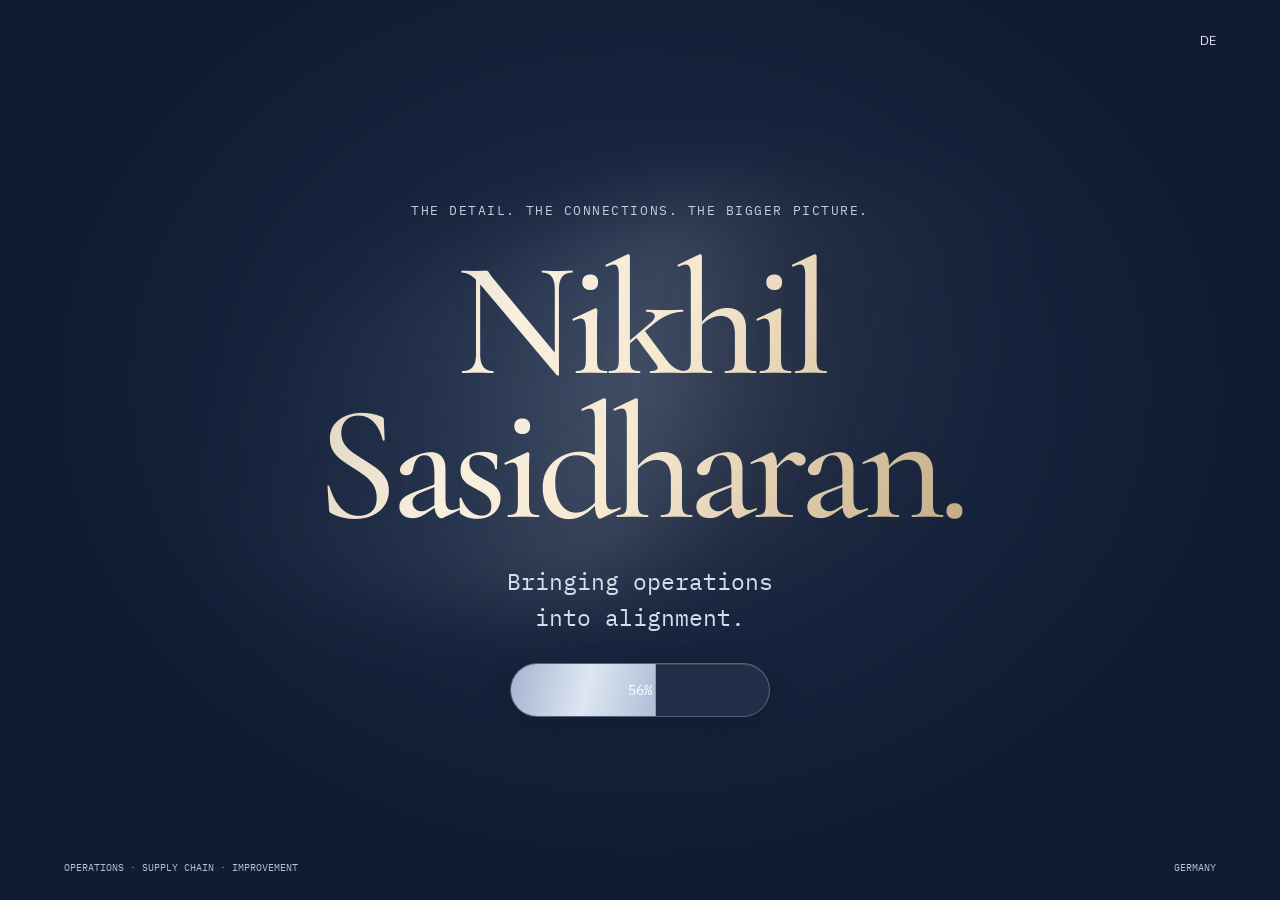
==== commit 1a23f8f5: "Add editorial typewriter language section with Malayalam native and Hindi beginner" ====
--- a/index.html
+++ b/index.html
@@ -76,12 +76,22 @@
  <div class="illustration report-art"><div class="sheet"><span class="sheet-label" data-art-en="SOURCE DATA" data-art-de="QUELLDATEN">SOURCE DATA</span><i></i><i></i><i></i><i></i></div><span class="transfer">→</span><div class="sheet"><span class="sheet-label" data-art-en="REPORTING" data-art-de="BERICHTE">REPORTING</span><i></i><i></i><i></i><i></i></div></div>
  <div class="illustration systems-art"><div class="art-box" data-art-en="Operations" data-art-de="Betrieb">Operations</div><div class="system-lines"><i></i><i></i><i></i></div><div class="art-box" data-art-en="SAP&lt;br&gt;S/4HANA" data-art-de="SAP&lt;br&gt;S/4HANA">SAP<br>S/4HANA</div></div>
  <div class="illustration research-art"><div class="route-line"></div><div class="art-box" data-art-en="Process&lt;br&gt;mapping" data-art-de="Prozess-&lt;br&gt;aufnahme">Process<br>mapping</div><div class="art-box" data-art-en="Analysis" data-art-de="Analyse">Analysis</div><div class="art-box" data-art-en="Improvement" data-art-de="Verbesserung">Improvement</div></div>
- <span class="concept-label">CONCEPT ILLUSTRATION</span>
+ 
 </div>
 <div class="project-content"><p class="meta">AB InBev · Project</p><h3>Customer Ordering Behaviour</h3><p class="thesis-title" hidden></p><p class="panel-copy">Project on customer ordering behaviour during my order management internship at AB InBev.</p></div><div class="project-controls"><span class="project-count">01 / 04</span><div class="project-progress" aria-hidden="true"><span></span></div><a class="next-section" href="#nf-skills" hidden>Skills ↓</a><div class="arrow-buttons"><button type="button" class="project-prev cursor-interaction" aria-label="Previous project">←</button><button type="button" class="project-next cursor-interaction" aria-label="Next project">→</button></div></div></div></div><p class="scroll-caption">Scroll to explore the four projects.</p></div></section><section id="nf-skills" class="skills-section"><p class="section-label">05 / SKILLS</p><h2>The way <em>I work.</em></h2><div class="skills-grid"><article class="skill-tile"><span class="skill-icon" aria-hidden="true">01</span><h3>SUPPLY CHAIN &amp; PLANNING</h3><p><strong>Inventory management</strong> · Supply chain planning · Production planning · Order management</p><a class="skill-link cursor-interaction" data-project="0" href="#nk-work-2-panel">See related work ↗</a></article><article class="skill-tile"><span class="skill-icon" aria-hidden="true">02</span><h3>PRODUCTION &amp; OPERATIONS</h3><p>Food production · Material coordination · <strong>Production scheduling</strong> · Cross-functional collaboration</p><a class="skill-link cursor-interaction" data-project="2" href="#nk-work-2-panel">See related work ↗</a></article><article class="skill-tile"><span class="skill-icon" aria-hidden="true">03</span><h3>CONTINUOUS IMPROVEMENT</h3><p><strong>Root-cause analysis</strong> · Process mapping · Six Sigma Green Belt · 5S · SMED</p><a class="skill-link cursor-interaction" data-project="3" href="#nk-work-2-panel">See related work ↗</a></article><article class="skill-tile"><span class="skill-icon" aria-hidden="true">04</span><h3>DATA &amp; SYSTEMS</h3><p><strong>SAP ERP</strong> · <strong>Power BI</strong> · Celonis · <strong>Advanced Excel</strong> · SQL</p><a class="skill-link cursor-interaction" data-project="1" href="#nk-work-2-panel">See related work ↗</a></article></div></section></div></div>
 
-<section id="nf-languages" class="education-sheet"><div class="section-top"><span>06 / LANGUAGES</span></div><div class="language-line reveal"><div><span>English</span><strong>C1</strong><small>Advanced</small></div><div><span>German</span><strong>B1</strong><small>Intermediate</small></div></div></section>
-<section id="nf-contact" class="contact-sheet"><div class="section-top"><span>07 / THE NEXT CHAPTER</span><span class="location">OPEN TO FULL-TIME OPPORTUNITIES</span></div><h2 class="reveal">Let’s make<br><em>better work happen.</em></h2><a class="big-email" href="mailto:nikhil.sasidharan@yahoo.com">nikhil.sasidharan@yahoo.com <span>↗</span></a><div class="contact-bottom"><a href="https://www.linkedin.com/in/nikhilsasidharan" target="_blank" rel="noopener noreferrer">LinkedIn ↗</a><a href="#nk-slow-dot-flow">Back to top ↑</a></div><footer>NIKHIL SASIDHARAN <span>HAMBURG, GERMANY</span></footer></section>
+<section id="nf-languages"><div id="ns-typewriters"><div class="tw-scene minimal"><p class="tw-eyebrow">06 / LANGUAGES</p><h2>Different words.<br><em>The same connection.</em></h2><div class="tw-mount">
+<div class="tw-machine">
+<div class="tw-paper" aria-live="polite"><span class="tw-paper-top">FROM THE DESK OF NIKHIL</span><div class="tw-greeting" lang="en">Hello.</div><div class="tw-proficiency">English · C1 / Advanced</div><span class="tw-paper-line" aria-hidden="true"></span></div>
+<div class="tw-carriage" aria-hidden="true"><span class="tw-lever"></span><span class="tw-roller"></span><span class="tw-knob"></span></div>
+<div class="tw-body"><div class="tw-brand"><span>NSn.</span><small>LANGUAGE EDITION</small></div><div class="tw-grille" aria-hidden="true"></div><div class="tw-keyboard"><div class="tw-language-keys" aria-label="Type a greeting"><button type="button" class="cursor-interaction" data-language="0" aria-pressed="true"><span>EN</span><small>English</small></button><button type="button" class="cursor-interaction" data-language="1" aria-pressed="false"><span>DE</span><small>German</small></button><button type="button" class="cursor-interaction" data-language="2" aria-pressed="false"><span>ML</span><small>Malayalam</small></button><button type="button" class="cursor-interaction" data-language="3" aria-pressed="false"><span>HI</span><small>Hindi</small></button></div><div class="tw-decoration" aria-hidden="true"><span>Q</span><span>W</span><span>E</span><span>R</span><span>T</span><span>Y</span><span>U</span><span>I</span><span>O</span></div><button type="button" class="tw-space cursor-interaction">Type again</button></div></div>
+</div><p class="tw-instruction">PRESS A LANGUAGE KEY TO TYPE ITS GREETING</p>
+</div></div></div></section>
+<section id="nf-contact"><div id="ns-editorial-magnetic">
+<header><span>07 / LET’S CONNECT</span><span class="em-status">OPEN TO FULL-TIME OPPORTUNITIES</span></header>
+<div class="em-layout"><div class="em-left"><p class="em-kicker">GOOD WORK STARTS WITH A CONVERSATION.</p><h2 aria-label="Say hello."><span>S</span><span>a</span><span>y</span><br><em>h</em><em>e</em><em>l</em><em>l</em><em>o</em><em>.</em></h2><p class="em-intro">Let’s make better work happen.</p></div><div class="em-right"><div class="em-contact"><span class="em-kicker">START A CONVERSATION</span><a href="mailto:nikhil.sasidharan@yahoo.com"><span>Email me</span><span aria-hidden="true">↗</span><small>nikhil.sasidharan@yahoo.com</small></a><a href="https://linkedin.com/in/nikhilsasidharan" target="_blank" rel="noopener"><span>Connect on LinkedIn</span><span aria-hidden="true">↗</span></a></div><a class="em-magnet cursor-interaction" href="mailto:nikhil.sasidharan@yahoo.com" aria-label="Let’s talk — open an email to Nikhil"><span>LET’S TALK</span><span aria-hidden="true">↗</span></a></div></div>
+<footer><span>NIKHIL SASIDHARAN</span><span>SUPPLY CHAIN · OPERATIONS</span><a href="#nk-slow-dot-flow" class="em-back">Back to top ↑</a><span class="em-mark">NSn.</span></footer>
+</div></section>
 </div>
 <section class="reader-view" hidden><span class="mono">PROFESSIONAL OVERVIEW</span><h2>Nikhil Sasidharan</h2><p>Supply chain · Operations · Continuous improvement</p><p>Hamburg, Germany · <a href="mailto:nikhil.sasidharan@yahoo.com">nikhil.sasidharan@yahoo.com</a></p><h3>Experience</h3><div class="reader-jobs"><article><h4>Olympus Europa SE &amp; Co. KG</h4><p>Supply Chain Management</p><p>SEP 2025 — SEP 2026</p><p>Supported supply planning through inventory and replenishment analysis, reporting automation and coordination across supply chain functions.</p><ul><li>Analysed inventory, material availability, stock movements and replenishment parameters in SAP and Excel to support supply planning.</li><li>Monitored shortages, excess and slow-moving stock, shelf-life risks and material requirements planning (MRP) exceptions.</li><li>Supported inventory optimisation through reorder-point (ROP) reviews, ABC classification, stock analysis and planning-parameter validation.</li><li>Developed and automated recurring analysis and reporting workflows using Excel, VBA, Power Query, Power BI and Power Automate.</li><li>Coordinated with Planning, Procurement, Logistics, Warehousing and Product Management on material availability, replenishment and process improvement.</li></ul></article><article><h4>Vivere</h4><p>Production &amp; Operations</p><p>MAR 2025 — AUG 2025</p><p>Supported FMCG production, manufacturing data and workflow scheduling, working across operational and technical teams.</p><ul><li>Supported production operations, Bills of Materials and weekly workflow scheduling based on raw-material and production requirements.</li><li>Maintained product and manufacturing data in Odoo ERP, including EAN, FNSKU, manufacturing-order and serial-number information.</li><li>Supported machinery operation, order picking and quality assurance.</li><li>Collaborated with Production, Engineering, Quality and Supply Chain teams to support production targets and operational workflows.</li></ul></article><article><h4>Anheuser-Busch InBev</h4><p>Supply Chain Order Management</p><p>AUG 2024 — OCT 2024</p><p>Managed order-processing activities for the Belgian on-trade market, responding to customer, supply and logistics requirements.</p><ul><li>Managed manual order intake, processing and fulfilment activities for the Belgian on-trade FMCG market.</li><li>Monitored shipment weights and supported empties management.</li><li>Adjusted orders according to customer, supply and logistics requirements.</li><li>Investigated operational issues and supported process improvement through root-cause analysis.</li></ul></article><article><h4>AVT McCormick</h4><p>Production Executive</p><p>JUN 2022 — SEP 2023</p><p>Coordinated daily food production, material readiness and manufacturing priorities to support delivery requirements and operational performance.</p><ul><li>Planned and coordinated daily production based on demand, material availability, manufacturing capacity and delivery requirements.</li><li>Coordinated production priorities and material readiness across Procurement, Warehouse, Production, Quality and Maintenance.</li><li>Monitored production performance and supported corrective actions, process standardisation and continuous improvement.</li></ul></article><article><h4>Synthite</h4><p>Operations Management Team Leader</p><p>MAY 2020 — JUN 2022</p><p>Led production planning and shop-floor execution, with experience in engineering support, projects and cross-functional operational coordination.</p><ul><li>Led production planning, material coordination and shop-floor execution to support production targets and schedule adherence.</li><li>Coordinated manpower, materials and production priorities with Procurement, Warehouse, Quality, Logistics and Maintenance teams.</li><li>Used process monitoring, root-cause analysis and corrective actions to address rework.</li><li>Supported operational-data migration and validation during SAP S/4HANA implementation.</li><li>Supported commissioning and operational implementation of a continuous steam sterilisation system in food manufacturing.</li></ul></article></div><h3>Education</h3><p>Master’s studies in Operational Excellence (MBA & Eng.) · Hof University · 2023–2026</p><p>BTech, Mechanical Engineering · APJ Abdul Kalam Technological University · 2015–2019</p><h3>Tools & methods</h3><p>SAP ERP · Power BI · Celonis · Advanced Excel · SQL · Root-cause analysis · Process mapping · Six Sigma Green Belt · 5S · SMED</p><p>English C1 · German B1</p></section>
 </div>
@@ -505,11 +515,51 @@
 root.querySelectorAll('.project-choice').forEach(b=>b.addEventListener('click',()=>go(Number(b.dataset.project))));root.querySelector('.project-prev').addEventListener('click',()=>go(active-1));root.querySelector('.project-next').addEventListener('click',()=>go(active+1));root.querySelector('.next-section').addEventListener('click',e=>{e.preventDefault();skills.scrollIntoView({behavior:reduce.matches?'auto':'smooth',block:'start'})});
 root.querySelectorAll('.skill-link').forEach(a=>a.addEventListener('click',e=>{e.preventDefault();go(Number(a.dataset.project))}));
 root.querySelectorAll('.skill-tile').forEach(card=>card.addEventListener('pointermove',e=>{if(e.pointerType==='touch'||reduce.matches)return;const b=card.getBoundingClientRect();card.style.setProperty('--px',(e.clientX-b.left)+'px');card.style.setProperty('--py',(e.clientY-b.top)+'px')}));
-function language(){root.querySelector('#nf-work .section-label').textContent=de()?'04 / AUSGEWÄHLTE ARBEITEN':'04 / SELECTED WORK';root.querySelector('#nf-work h2').innerHTML=de()?'Erfahrung,<br><em>in die Praxis umgesetzt.</em>':'Experience,<br><em>put into practice.</em>';root.querySelector('#nf-skills .section-label').textContent=de()?'05 / KOMPETENZEN':'05 / SKILLS';root.querySelector('#nf-skills h2').innerHTML=de()?'So <em>arbeite ich.</em>':'The way <em>I work.</em>';root.querySelector('.scroll-caption').textContent=de()?'Scrollen, um die vier Projekte zu entdecken.':'Scroll to explore the four projects.';root.querySelector('.next-section').textContent=de()?'Kompetenzen ↓':'Skills ↓';root.querySelector('.project-prev').setAttribute('aria-label',de()?'Vorheriges Projekt':'Previous project');root.querySelector('.project-next').setAttribute('aria-label',de()?'Nächstes Projekt':'Next project');root.querySelectorAll('.project-choice').forEach((b,i)=>b.querySelector('.choice-title').textContent=(de()?projectsDE:projects)[i].title);root.querySelectorAll('.skill-tile').forEach((card,i)=>{const copy=(de()?skillCopiesDE:skillCopies)[i];card.querySelector('h3').textContent=copy.title;card.querySelector('p').innerHTML=copy.html;card.querySelector('a').textContent=de()?'Passende Arbeit ansehen ↗':'See related work ↗'});root.querySelector('.concept-label').textContent=de()?'SCHEMATISCHE DARSTELLUNG':'CONCEPT ILLUSTRATION';root.querySelectorAll('[data-art-en]').forEach(el=>el.innerHTML=de()?el.dataset.artDe:el.dataset.artEn);render(Math.max(0,active),false);queueMeasure();}
+function language(){root.querySelector('#nf-work .section-label').textContent=de()?'04 / AUSGEWÄHLTE ARBEITEN':'04 / SELECTED WORK';root.querySelector('#nf-work h2').innerHTML=de()?'Erfahrung,<br><em>in die Praxis umgesetzt.</em>':'Experience,<br><em>put into practice.</em>';root.querySelector('#nf-skills .section-label').textContent=de()?'05 / KOMPETENZEN':'05 / SKILLS';root.querySelector('#nf-skills h2').innerHTML=de()?'So <em>arbeite ich.</em>':'The way <em>I work.</em>';root.querySelector('.scroll-caption').textContent=de()?'Scrollen, um die vier Projekte zu entdecken.':'Scroll to explore the four projects.';root.querySelector('.next-section').textContent=de()?'Kompetenzen ↓':'Skills ↓';root.querySelector('.project-prev').setAttribute('aria-label',de()?'Vorheriges Projekt':'Previous project');root.querySelector('.project-next').setAttribute('aria-label',de()?'Nächstes Projekt':'Next project');root.querySelectorAll('.project-choice').forEach((b,i)=>b.querySelector('.choice-title').textContent=(de()?projectsDE:projects)[i].title);root.querySelectorAll('.skill-tile').forEach((card,i)=>{const copy=(de()?skillCopiesDE:skillCopies)[i];card.querySelector('h3').textContent=copy.title;card.querySelector('p').innerHTML=copy.html;card.querySelector('a').textContent=de()?'Passende Arbeit ansehen ↗':'See related work ↗'});root.querySelectorAll('[data-art-en]').forEach(el=>el.innerHTML=de()?el.dataset.artDe:el.dataset.artEn);render(Math.max(0,active),false);queueMeasure();}
 document.querySelectorAll('.lang,[data-language],.resume-language').forEach(b=>b.addEventListener('click',language));window.addEventListener('scroll',queueScroll,{passive:true});window.addEventListener('resize',queueMeasure);new ResizeObserver(queueMeasure).observe(sticky);new MutationObserver(queueMeasure).observe(document.getElementById('nf-story'),{attributes:true,attributeFilter:['hidden','class']});document.querySelector('.reader-toggle').addEventListener('click',queueMeasure);language();document.fonts.ready.then(queueMeasure);
 })();
-</script></body></html>
-
-
-
-
+</script><style>
+@import url('https://fonts.googleapis.com/css2?family=Cormorant+Garamond:ital,wght@0,400;1,400&family=IBM+Plex+Mono:wght@400;500&display=swap');
+#ns-editorial-magnetic{background:radial-gradient(ellipse at var(--mx,42%) var(--my,48%),#e0effb 0,transparent 54%),#fff;color:#263e4e;padding:32px;overflow:hidden;font:400 13px/1.6 'IBM Plex Mono',monospace;box-sizing:border-box}#ns-editorial-magnetic *{box-sizing:border-box}#ns-editorial-magnetic header,#ns-editorial-magnetic footer{display:flex;justify-content:space-between;align-items:center;gap:16px;flex-wrap:wrap;font-size:10px;letter-spacing:.06em}#ns-editorial-magnetic header{border-bottom:1px solid #dbe4eb;padding-bottom:20px}#ns-editorial-magnetic .em-status:before{content:'';display:inline-block;width:6px;height:6px;border-radius:50%;background:#639d85;margin-right:8px}#ns-editorial-magnetic .em-layout{display:grid;grid-template-columns:1fr 1fr;gap:34px;align-items:center;padding:55px 0 42px}#ns-editorial-magnetic .em-kicker{font-size:10px;letter-spacing:.07em;color:#5b7485;margin:0 0 22px;display:block}#ns-editorial-magnetic h2{font:400 clamp(76px,13vw,116px)/.82 'Cormorant Garamond',Georgia,serif;letter-spacing:-.045em;margin:24px 0 30px}#ns-editorial-magnetic h2 span,#ns-editorial-magnetic h2 em{display:inline-block;transition:transform .35s,color .35s}#ns-editorial-magnetic h2 em{font-weight:400;color:#799bae}#ns-editorial-magnetic h2 span:hover,#ns-editorial-magnetic h2 em:hover{transform:translateY(-12px) rotate(-5deg);color:#467da4}#ns-editorial-magnetic .em-intro{font-size:12px;max-width:240px}#ns-editorial-magnetic .em-contact{padding:25px;background:#f7fafde8;border:1px solid #dce7ef;border-radius:14px;transition:box-shadow .35s,background .35s}#ns-editorial-magnetic .em-contact:hover,#ns-editorial-magnetic .em-contact:focus-within{background:#eff7ff;box-shadow:0 12px 50px #a8cdea40}#ns-editorial-magnetic a{color:inherit;text-decoration:none}#ns-editorial-magnetic .em-contact a{display:grid;grid-template-columns:1fr auto;gap:10px;border-top:1px solid #d6e2eb;padding:20px 0;font-size:13px}#ns-editorial-magnetic .em-contact a:last-child{padding-bottom:0}#ns-editorial-magnetic .em-contact a small{grid-column:1/-1;font-size:11px;color:#5b7485;overflow-wrap:anywhere}#ns-editorial-magnetic .em-contact a:hover{color:#306b95}#ns-editorial-magnetic .em-contact a>span:last-of-type{transition:transform .25s}#ns-editorial-magnetic .em-contact a:hover>span:last-of-type{transform:translate(3px,-3px)}#ns-editorial-magnetic .em-right{display:flex;flex-direction:column;align-items:stretch;gap:24px}#ns-editorial-magnetic .em-magnet{align-self:flex-end;width:110px;height:110px;border-radius:50%;display:flex;gap:9px;align-items:center;justify-content:center;background:#21394b;color:#fff;font-size:11px;box-shadow:0 10px 30px #6387a333;transition:transform .25s,background .3s}#ns-editorial-magnetic .em-magnet:hover{background:#426d8d}#ns-editorial-magnetic footer{border-top:1px solid #dbe4eb;padding-top:20px}#ns-editorial-magnetic .em-mark{font-style:italic;font-size:24px;letter-spacing:-.1em}#ns-editorial-magnetic :focus-visible{outline:2px solid #6d9fc7;outline-offset:5px}@media(max-width:550px){#ns-editorial-magnetic{padding:24px 20px}#ns-editorial-magnetic header{align-items:flex-start;flex-direction:column}#ns-editorial-magnetic .em-layout{grid-template-columns:1fr;gap:28px;padding:35px 0}#ns-editorial-magnetic h2 br{display:none}#ns-editorial-magnetic h2{font-size:clamp(52px,15vw,82px);white-space:nowrap;margin:25px 0}#ns-editorial-magnetic .em-intro{max-width:none}#ns-editorial-magnetic .em-magnet{width:95px;height:95px}#ns-editorial-magnetic .em-contact{padding:22px}}@media(prefers-reduced-motion:reduce){#ns-editorial-magnetic *{transition:none!important}#ns-editorial-magnetic h2 span:hover,#ns-editorial-magnetic h2 em:hover{transform:none}}
+
+#nf-story .entry h3,#nf-story .chapter-marker .organization,#nk-work-live .project-choice .choice-title,#nk-work-live .project-content h3{font-family:'IBM Plex Mono',monospace!important;font-style:normal;font-weight:500;letter-spacing:-.035em;line-height:1.35}
+#nf-story .entry h3{font-size:clamp(21px,2.6vw,32px)}
+#nf-story .entry .role,#nf-story .entry .summary,#nf-about .about-copy p,#nk-work-live .panel-copy,#nk-work-live .thesis-title,#nk-work-live .skill-tile p{font-family:'IBM Plex Mono',monospace!important;font-size:14px;line-height:1.85}
+#nk-work-live .project-choice .choice-title{font-size:17px;overflow-wrap:anywhere}
+#nk-work-live .project-content h3{font-size:24px}
+#nk-work-live .project-panel{display:grid;grid-template-columns:minmax(0,1.25fr) minmax(220px,1fr);gap:20px;align-items:center}
+#nk-work-live .project-content{grid-column:1;grid-row:1;min-height:230px}
+#nk-work-live .art-stage{grid-column:2;grid-row:1;height:150px;margin:0;background:radial-gradient(ellipse,#e1eff9,transparent 72%);border:0;border-radius:0}
+#nk-work-live .illustration{inset:0;gap:9px;padding:4px}
+#nk-work-live .sheet{width:84px;height:106px;padding:10px}
+#nk-work-live .art-box{width:74px;padding:12px 5px;font-size:9px}
+#nk-work-live .research-art .art-box{width:68px;font-size:9px}
+#nk-work-live .project-controls{grid-column:1/-1;width:100%;margin-top:0}
+#nf-contact{padding:0!important;background:#fff!important}
+#nf-contact #ns-editorial-magnetic{padding:50px max(24px,5vw);max-width:none}
+#nf-contact #ns-editorial-magnetic .em-layout{max-width:1200px;margin:auto;padding:65px 0;gap:70px}
+#nf-contact #ns-editorial-magnetic h2{font-size:clamp(80px,10vw,150px);line-height:1.02}
+#nf-contact #ns-editorial-magnetic footer{color:#263e4e;background:transparent}
+@media(max-width:1100px){#nk-work-live .project-panel{grid-template-columns:1fr}#nk-work-live .project-content{grid-row:1;min-height:0}#nk-work-live .art-stage{grid-column:1;grid-row:2;max-width:320px;width:100%;justify-self:center;height:130px}#nk-work-live .project-controls{grid-row:3}}
+@media(max-width:600px){#nf-contact #ns-editorial-magnetic .em-layout{gap:28px;padding:35px 0}#nf-contact #ns-editorial-magnetic h2{font-size:clamp(52px,15vw,82px)}#nk-work-live .project-content h3{font-size:20px}#nk-work-live .project-choice .choice-title{font-size:13px}#nk-work-live .panel-copy,#nk-work-live .thesis-title{font-size:12px;line-height:1.7}#nk-work-live .project-panel{gap:12px}#nk-work-live .art-stage{height:112px}}
+</style><script>
+(()=>{const root=document.getElementById('ns-editorial-magnetic'),button=root.querySelector('.em-magnet');if(window.matchMedia('(prefers-reduced-motion: reduce)').matches)return;root.addEventListener('pointermove',e=>{const r=root.getBoundingClientRect();root.style.setProperty('--mx',(e.clientX-r.left)/r.width*100+'%');root.style.setProperty('--my',(e.clientY-r.top)/r.height*100+'%')});button.addEventListener('pointermove',e=>{const r=button.getBoundingClientRect();button.style.transform=`translate(${(e.clientX-r.left-r.width/2)*.18}px,${(e.clientY-r.top-r.height/2)*.18}px)`});button.addEventListener('pointerleave',()=>button.style.transform='');})();
+
+(()=>{const r=document.getElementById('ns-editorial-magnetic');function language(){const de=document.documentElement.lang==='de';r.querySelector('header>span').textContent=de?'07 / KONTAKT':'07 / LET’S CONNECT';r.querySelector('.em-status').textContent=de?'OFFEN FÜR VOLLZEITSTELLEN':'OPEN TO FULL-TIME OPPORTUNITIES';r.querySelector('.em-left .em-kicker').textContent=de?'GUTE ARBEIT BEGINNT MIT EINEM GESPRÄCH.':'GOOD WORK STARTS WITH A CONVERSATION.';const h=r.querySelector('h2');h.setAttribute('aria-label',de?'Sag Hallo.':'Say hello.');h.innerHTML=(de?'Sag':'Say').split('').map(x=>'<span>'+x+'</span>').join('')+'<br>'+(de?'Hallo.':'hello.').split('').map(x=>'<em>'+x+'</em>').join('');r.querySelector('.em-intro').textContent=de?'Gemeinsam Arbeitsabläufe verbessern.':'Let’s make better work happen.';r.querySelector('.em-contact .em-kicker').textContent=de?'EIN GESPRÄCH BEGINNEN':'START A CONVERSATION';r.querySelector('.em-contact a span').textContent=de?'E-Mail schreiben':'Email me';r.querySelector('.em-contact a:last-child span').textContent=de?'Auf LinkedIn vernetzen':'Connect on LinkedIn';r.querySelector('.em-magnet span').textContent=de?'KONTAKT':'LET’S TALK';r.querySelector('.em-magnet').setAttribute('aria-label',de?'E-Mail an Nikhil schreiben':'Let’s talk — open an email to Nikhil');r.querySelector('.em-back').textContent=de?'Zurück nach oben ↑':'Back to top ↑'}new MutationObserver(language).observe(document.documentElement,{attributes:true,attributeFilter:['lang']});document.querySelectorAll('.lang,[data-language],.resume-language').forEach(b=>b.addEventListener('click',language));language()})();
+</script><style>
+@import url('https://fonts.googleapis.com/css2?family=Cormorant+Garamond:ital,wght@0,400;1,400&family=IBM+Plex+Mono:wght@400;500&family=Noto+Serif+Malayalam:wght@400&family=Noto+Serif+Devanagari:wght@400&display=swap');
+#ns-typewriters .tw-scene{--tw-shell:#e8e3d6;--tw-shell-dark:#c5c0b2;--tw-ink:#314a5a;--tw-key:#fcfbf5;--tw-key-ink:#344b57;background:#fff;padding:30px 32px;min-height:700px;box-sizing:border-box;color:var(--tw-ink);font-family:'IBM Plex Mono',monospace}#ns-typewriters .tw-scene *{box-sizing:border-box}#ns-typewriters .tw-eyebrow{font-size:11px;letter-spacing:.12em;color:#678495;margin:0 0 22px}#ns-typewriters h2{font:400 49px/1.04 'Cormorant Garamond',Georgia,serif;letter-spacing:-.02em;margin:0 0 32px}#ns-typewriters h2 em{color:#7d9cac;font-weight:400}#ns-typewriters .tw-mount{padding:0 12px;background:radial-gradient(ellipse at 50% 65%,#e0effb88,transparent 70%)}#ns-typewriters .tw-machine{max-width:510px;margin:auto;position:relative;padding-top:0;perspective:850px}#ns-typewriters .tw-paper{width:76%;margin:0 auto;min-height:205px;padding:24px 18px 30px;background:linear-gradient(100deg,#faf8f1,#fffefb 28%,#fcfbf5);border:1px solid #deddd5;box-shadow:0 1px 20px #5b748317;text-align:center;position:relative;transform-origin:bottom}#ns-typewriters .tw-paper-top{font-size:9px;letter-spacing:.1em;color:#78838a}#ns-typewriters .tw-greeting{font:400 48px/1.8 'IBM Plex Mono',monospace;min-height:90px;margin-top:12px;overflow-wrap:anywhere;color:#334b59}#ns-typewriters .tw-greeting[lang=ml]{font-family:'Noto Serif Malayalam',serif;font-size:31px}#ns-typewriters .tw-greeting[lang=hi]{font-family:'Noto Serif Devanagari',serif;font-size:42px}#ns-typewriters .tw-proficiency{font-size:11px;line-height:1.7;color:#657883}#ns-typewriters .tw-paper-line{display:block;width:30px;border-top:1px solid #9cabb5;margin:15px auto 0}#ns-typewriters .tw-carriage{height:20px;position:relative;margin:0 -9px;z-index:3}#ns-typewriters .tw-roller{position:absolute;inset:0 17px;border-radius:6px;background:linear-gradient(#91a0a6,#223b48 45%,#526b79);box-shadow:0 3px 6px #223b4822}#ns-typewriters .tw-knob{position:absolute;width:21px;height:28px;right:0;top:-4px;background:repeating-linear-gradient(90deg,#3e5058 0 2px,#71818a 2px 3px);border-radius:6px}#ns-typewriters .tw-lever{position:absolute;left:0;top:-15px;width:65px;height:20px;border-left:6px solid #9ba9af;border-bottom:6px solid #9ba9af;border-radius:0 0 0 4px}#ns-typewriters .tw-body{position:relative;background:linear-gradient(130deg,var(--tw-shell),var(--tw-shell-dark));border-radius:12px 12px 28px 28px;padding:13px 25px 22px;border:1px solid #aeb8b977;box-shadow:0 9px 0 -3px #8f9c9e,0 22px 30px -13px #344f5b44}#ns-typewriters .tw-brand{display:flex;justify-content:space-between;align-items:center;padding:0 4px 9px;color:#58686d}#ns-typewriters .tw-brand>span{font-size:20px;font-style:italic;letter-spacing:-.1em}#ns-typewriters .tw-brand small{font-size:8px;letter-spacing:.15em}#ns-typewriters .tw-grille{height:8px;border-radius:6px;background:repeating-linear-gradient(90deg,#6c7b7c66 0 1px,transparent 1px 5px);width:45%;margin:0 auto 13px}#ns-typewriters .tw-keyboard{background:#7d8b8e25;padding:14px 16px 11px;border-radius:10px}#ns-typewriters .tw-language-keys{display:flex;justify-content:space-around;gap:12px}#ns-typewriters button{font-family:inherit;color:inherit}#ns-typewriters .tw-language-keys button{padding:0 0 8px;background:none;border:0;min-width:56px;color:var(--tw-key-ink)}#ns-typewriters .tw-language-keys button>span{display:grid;place-items:center;margin:auto;width:48px;height:48px;border-radius:50%;border:3px solid #9ba9ad;background:var(--tw-key);font-size:15px;box-shadow:0 4px 0 #64767c;transition:transform .18s,box-shadow .18s,background .18s}#ns-typewriters .tw-language-keys button small{display:block;font-size:9px;margin-top:9px;color:var(--tw-ink)}#ns-typewriters .tw-language-keys button[aria-pressed=true]>span{transform:translateY(3px);box-shadow:0 1px 0 #64767c;background:#d6eafa}#ns-typewriters .tw-decoration{display:flex;justify-content:center;gap:9px;margin:7px 0 14px;pointer-events:none}#ns-typewriters .tw-decoration span{display:grid;place-items:center;width:27px;height:27px;border-radius:50%;border:2px solid #9ba9ad;background:var(--tw-key);font-size:9px;color:var(--tw-key-ink);box-shadow:0 3px 0 #6b7c80}#ns-typewriters .tw-space{display:block;margin:auto;width:65%;border:1px solid #9caeb7;border-radius:8px;background:var(--tw-key);color:var(--tw-key-ink);padding:8px;font-size:10px;letter-spacing:.06em;box-shadow:0 3px 0 #6b7c80}#ns-typewriters .tw-space:active{transform:translateY(3px);box-shadow:none}#ns-typewriters .tw-instruction{font-size:10px;letter-spacing:.08em;text-align:center;color:#68818f;margin:30px 0 0}#ns-typewriters .navy{--tw-shell:#2a4258;--tw-shell-dark:#111e32;--tw-ink:#304859;--tw-key:#efeee5;--tw-key-ink:#334856}#ns-typewriters .navy .tw-brand,#ns-typewriters .navy .tw-language-keys button small{color:#d0dbe2}#ns-typewriters .navy .tw-grille{background:repeating-linear-gradient(90deg,#c1cfd466 0 1px,transparent 1px 5px)}#ns-typewriters .navy .tw-body{box-shadow:0 9px 0 -3px #6f8596,0 22px 35px -13px #24476155}#ns-typewriters .minimal .tw-decoration,#ns-typewriters .minimal .tw-grille,#ns-typewriters .minimal .tw-brand{display:none}#ns-typewriters .minimal .tw-body{background:#fff;border:0;border-radius:0;padding:16px 0;box-shadow:none}#ns-typewriters .minimal .tw-keyboard{background:transparent;padding:12px 0}#ns-typewriters .minimal .tw-paper{width:85%;min-height:235px;background:#fff;border-color:#e0e8ed;box-shadow:0 5px 40px #8fbbd322}#ns-typewriters .minimal .tw-language-keys button>span{border:1px solid #c1d2de;border-radius:8px;box-shadow:0 3px 0 #dce5ec;background:#f5f9fc}#ns-typewriters .minimal .tw-language-keys button[aria-pressed=true]>span{background:#dceefb}#ns-typewriters .minimal .tw-space{margin-top:17px;width:45%;background:#fff;border-radius:20px;box-shadow:none}#ns-typewriters :focus-visible{outline:2px solid #5d9dca;outline-offset:5px}@media(max-width:520px){#ns-typewriters .tw-scene{padding:24px 18px;min-height:710px}#ns-typewriters h2{font-size:40px}#ns-typewriters .tw-mount{padding:0 4px}#ns-typewriters .tw-paper{width:86%;padding:20px 8px 28px}#ns-typewriters .tw-body{padding:12px 8px 18px}#ns-typewriters .tw-keyboard{padding:12px 4px}#ns-typewriters .tw-language-keys{gap:3px}#ns-typewriters .tw-language-keys button{min-width:48px}#ns-typewriters .tw-language-keys button>span{width:40px;height:40px;font-size:13px}#ns-typewriters .tw-language-keys button small{font-size:8px}#ns-typewriters .tw-decoration{gap:5px}#ns-typewriters .tw-decoration span{width:21px;height:21px;font-size:8px}#ns-typewriters .tw-greeting[lang=ml]{font-size:26px}#ns-typewriters .tw-proficiency{font-size:10px}#ns-typewriters .tw-instruction{font-size:9px}}@media(prefers-reduced-motion:reduce){#ns-typewriters *{transition:none!important}}
+
+#nf-languages{padding:0!important;background:#fff!important}
+#nf-languages .tw-scene.minimal{min-height:0;padding:64px max(24px,6vw)}
+#nf-languages .tw-mount{max-width:620px;margin:0 auto}
+#nf-languages .tw-paper{min-height:240px}
+#nf-languages .tw-language-keys button{min-width:56px;min-height:64px}
+#nf-languages .tw-language-keys button small{font-size:11px}
+#nf-languages .tw-space{min-height:44px}
+@media(max-width:520px){#nf-languages .tw-scene.minimal{padding:40px 20px}#nf-languages .tw-paper-top{font-size:8px}#nf-languages .tw-language-keys button small{font-size:9px}}
+</style><script>(()=>{const root=document.querySelector('#nf-languages #ns-typewriters'),paper=root.querySelector('.tw-paper'),out=root.querySelector('.tw-greeting'),level=root.querySelector('.tw-proficiency');const reduce=matchMedia('(prefers-reduced-motion: reduce)');const rows=[['Hello.','en','English · C1 / Advanced','Englisch · C1 / Fortgeschritten'],['Hallo.','de','German · B1 / Intermediate','Deutsch · B1 / Mittelstufe'],['നമസ്കാരം','ml','Malayalam · Native','Malayalam · Muttersprache'],['नमस्ते','hi','Hindi · Beginner','Hindi · Anfänger']];let active=0,timer;const de=()=>document.documentElement.lang==='de';function show(i,animate=true){active=i;clearInterval(timer);const d=rows[i];root.querySelectorAll('[data-language]').forEach(b=>b.setAttribute('aria-pressed',String(+b.dataset.language===i)));out.lang=d[1];level.textContent=d[de()?3:2];paper.setAttribute('aria-busy','false');if(!animate||reduce.matches){out.textContent=d[0];return}paper.animate([{transform:'translateY(5px) rotateX(-3deg)'},{transform:'translateY(0) rotateX(0)'}],{duration:350,easing:'ease-out'});const chars=typeof Intl.Segmenter==='function'?[...new Intl.Segmenter(d[1],{granularity:'grapheme'}).segment(d[0])].map(x=>x.segment):[...d[0]];out.textContent='';paper.setAttribute('aria-busy','true');let n=0;timer=setInterval(()=>{out.textContent+=chars[n++];if(n>=chars.length){clearInterval(timer);paper.setAttribute('aria-busy','false')}},110)}root.querySelectorAll('[data-language]').forEach(b=>b.addEventListener('click',()=>show(+b.dataset.language)));root.querySelector('.tw-space').addEventListener('click',()=>show(active));function language(){root.querySelector('.tw-eyebrow').textContent=de()?'06 / SPRACHEN':'06 / LANGUAGES';root.querySelector('h2').innerHTML=de()?'Andere Worte.<br><em>Die gleiche Verbindung.</em>':'Different words.<br><em>The same connection.</em>';root.querySelector('.tw-paper-top').textContent=de()?'VOM SCHREIBTISCH VON NIKHIL':'FROM THE DESK OF NIKHIL';root.querySelector('.tw-space').textContent=de()?'Erneut tippen':'Type again';root.querySelector('.tw-instruction').textContent=de()?'EINE SPRACHTASTE DRÜCKEN, UM DEN GRUSS ZU TIPPEN':'PRESS A LANGUAGE KEY TO TYPE ITS GREETING';root.querySelector('.tw-language-keys').setAttribute('aria-label',de()?'Eine Begrüßung tippen':'Type a greeting');root.querySelectorAll('[data-language] small').forEach((el,i)=>el.textContent=(de()?['Englisch','Deutsch','Malayalam','Hindi']:['English','German','Malayalam','Hindi'])[i]);show(active,false)}new MutationObserver(language).observe(document.documentElement,{attributes:true,attributeFilter:['lang']});document.querySelectorAll('.lang,.resume-language').forEach(b=>b.addEventListener('click',language));language()})();</script></body></html>
+
+
+
+
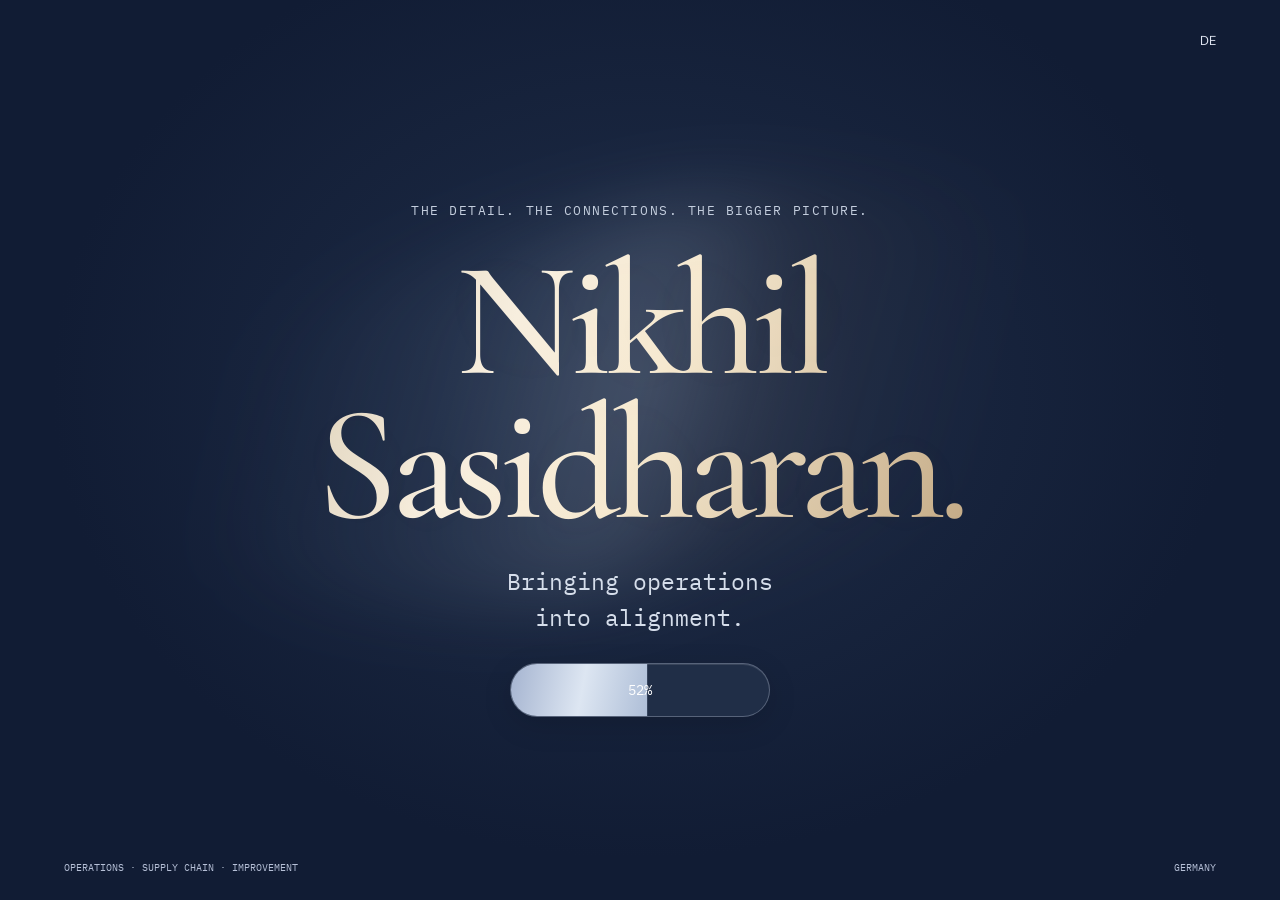
==== commit f0cba47f: "Add sliding chapter navigation that transforms on scroll" ====
--- a/index.html
+++ b/index.html
@@ -507,7 +507,7 @@
 function render(index,animate=true){index=Math.max(0,Math.min(3,index));const previous=active;active=index;const p=(de()?projectsDE:projects)[index];panel.dataset.active=String(index);panel.querySelector('.meta').textContent=p.meta;panel.querySelector('h3').textContent=p.title;panel.querySelector('.thesis-title').textContent=p.subtitle||'';panel.querySelector('.thesis-title').hidden=!p.subtitle;panel.querySelector('.panel-copy').textContent=p.summary;panel.querySelector('.project-count').textContent=String(index+1).padStart(2,'0')+' / 04';panel.style.setProperty('--project-progress',String((index+1)/4));root.querySelectorAll('.project-choice').forEach((b,i)=>b.setAttribute('aria-pressed',String(i===index)));root.querySelector('.project-prev').disabled=index===0;root.querySelector('.project-next').disabled=index===3;root.querySelector('.next-section').hidden=index!==3;
 if(previous!==index&&previous>=0&&animate&&!reduce.matches){const shift=index>previous?24:-24;panel.querySelector('.project-content').animate([{transform:'translateX('+shift+'px)',opacity:.4},{transform:'translateX(0)',opacity:1}],{duration:400,easing:'cubic-bezier(.2,.8,.2,1)'});panel.querySelector('.art-stage').animate([{transform:'translateX('+(-shift/2)+'px) scale(.98)'},{transform:'translateX(0) scale(1)'}],{duration:450,easing:'ease-out'});}
 }
-function measure(){layoutPending=false;if(!root.getClientRects().length||!work.offsetHeight)return;const h=sticky.offsetHeight;step=Math.max(420,innerHeight*.72);work.style.setProperty('--work-top',Math.min(0,innerHeight-h)+'px');work.style.setProperty('--work-height',(h+step*4)+'px');onScroll();}
+function measure(){layoutPending=false;if(!root.getClientRects().length||!work.offsetHeight)return;const h=sticky.offsetHeight;step=Math.max(420,innerHeight*.72);work.style.setProperty('--work-top',Math.min(parseFloat(getComputedStyle(document.documentElement).getPropertyValue('--ns-nav-offset'))||90,innerHeight-h)+'px');work.style.setProperty('--work-height',(h+step*4)+'px');onScroll();}
 function queueMeasure(){if(!layoutPending){layoutPending=true;requestAnimationFrame(measure)}}
 function onScroll(){pending=false;if(!root.getClientRects().length)return;const distance=-work.getBoundingClientRect().top;const next=Math.max(0,Math.min(3,Math.floor((distance+1)/step)));if(next!==active)render(next);}
 function queueScroll(){if(!pending){pending=true;requestAnimationFrame(onScroll)}}
@@ -558,8 +558,32 @@
 #nf-languages .tw-language-keys button small{font-size:11px}
 #nf-languages .tw-space{min-height:44px}
 @media(max-width:520px){#nf-languages .tw-scene.minimal{padding:40px 20px}#nf-languages .tw-paper-top{font-size:8px}#nf-languages .tw-language-keys button small{font-size:9px}}
-</style><script>(()=>{const root=document.querySelector('#nf-languages #ns-typewriters'),paper=root.querySelector('.tw-paper'),out=root.querySelector('.tw-greeting'),level=root.querySelector('.tw-proficiency');const reduce=matchMedia('(prefers-reduced-motion: reduce)');const rows=[['Hello.','en','English · C1 / Advanced','Englisch · C1 / Fortgeschritten'],['Hallo.','de','German · B1 / Intermediate','Deutsch · B1 / Mittelstufe'],['നമസ്കാരം','ml','Malayalam · Native','Malayalam · Muttersprache'],['नमस्ते','hi','Hindi · Beginner','Hindi · Anfänger']];let active=0,timer;const de=()=>document.documentElement.lang==='de';function show(i,animate=true){active=i;clearInterval(timer);const d=rows[i];root.querySelectorAll('[data-language]').forEach(b=>b.setAttribute('aria-pressed',String(+b.dataset.language===i)));out.lang=d[1];level.textContent=d[de()?3:2];paper.setAttribute('aria-busy','false');if(!animate||reduce.matches){out.textContent=d[0];return}paper.animate([{transform:'translateY(5px) rotateX(-3deg)'},{transform:'translateY(0) rotateX(0)'}],{duration:350,easing:'ease-out'});const chars=typeof Intl.Segmenter==='function'?[...new Intl.Segmenter(d[1],{granularity:'grapheme'}).segment(d[0])].map(x=>x.segment):[...d[0]];out.textContent='';paper.setAttribute('aria-busy','true');let n=0;timer=setInterval(()=>{out.textContent+=chars[n++];if(n>=chars.length){clearInterval(timer);paper.setAttribute('aria-busy','false')}},110)}root.querySelectorAll('[data-language]').forEach(b=>b.addEventListener('click',()=>show(+b.dataset.language)));root.querySelector('.tw-space').addEventListener('click',()=>show(active));function language(){root.querySelector('.tw-eyebrow').textContent=de()?'06 / SPRACHEN':'06 / LANGUAGES';root.querySelector('h2').innerHTML=de()?'Andere Worte.<br><em>Die gleiche Verbindung.</em>':'Different words.<br><em>The same connection.</em>';root.querySelector('.tw-paper-top').textContent=de()?'VOM SCHREIBTISCH VON NIKHIL':'FROM THE DESK OF NIKHIL';root.querySelector('.tw-space').textContent=de()?'Erneut tippen':'Type again';root.querySelector('.tw-instruction').textContent=de()?'EINE SPRACHTASTE DRÜCKEN, UM DEN GRUSS ZU TIPPEN':'PRESS A LANGUAGE KEY TO TYPE ITS GREETING';root.querySelector('.tw-language-keys').setAttribute('aria-label',de()?'Eine Begrüßung tippen':'Type a greeting');root.querySelectorAll('[data-language] small').forEach((el,i)=>el.textContent=(de()?['Englisch','Deutsch','Malayalam','Hindi']:['English','German','Malayalam','Hindi'])[i]);show(active,false)}new MutationObserver(language).observe(document.documentElement,{attributes:true,attributeFilter:['lang']});document.querySelectorAll('.lang,.resume-language').forEach(b=>b.addEventListener('click',language));language()})();</script></body></html>
-
-
-
-
+</style><script>(()=>{const root=document.querySelector('#nf-languages #ns-typewriters'),paper=root.querySelector('.tw-paper'),out=root.querySelector('.tw-greeting'),level=root.querySelector('.tw-proficiency');const reduce=matchMedia('(prefers-reduced-motion: reduce)');const rows=[['Hello.','en','English · C1 / Advanced','Englisch · C1 / Fortgeschritten'],['Hallo.','de','German · B1 / Intermediate','Deutsch · B1 / Mittelstufe'],['നമസ്കാരം','ml','Malayalam · Native','Malayalam · Muttersprache'],['नमस्ते','hi','Hindi · Beginner','Hindi · Anfänger']];let active=0,timer;const de=()=>document.documentElement.lang==='de';function show(i,animate=true){active=i;clearInterval(timer);const d=rows[i];root.querySelectorAll('[data-language]').forEach(b=>b.setAttribute('aria-pressed',String(+b.dataset.language===i)));out.lang=d[1];level.textContent=d[de()?3:2];paper.setAttribute('aria-busy','false');if(!animate||reduce.matches){out.textContent=d[0];return}paper.animate([{transform:'translateY(5px) rotateX(-3deg)'},{transform:'translateY(0) rotateX(0)'}],{duration:350,easing:'ease-out'});const chars=typeof Intl.Segmenter==='function'?[...new Intl.Segmenter(d[1],{granularity:'grapheme'}).segment(d[0])].map(x=>x.segment):[...d[0]];out.textContent='';paper.setAttribute('aria-busy','true');let n=0;timer=setInterval(()=>{out.textContent+=chars[n++];if(n>=chars.length){clearInterval(timer);paper.setAttribute('aria-busy','false')}},110)}root.querySelectorAll('[data-language]').forEach(b=>b.addEventListener('click',()=>show(+b.dataset.language)));root.querySelector('.tw-space').addEventListener('click',()=>show(active));function language(){root.querySelector('.tw-eyebrow').textContent=de()?'06 / SPRACHEN':'06 / LANGUAGES';root.querySelector('h2').innerHTML=de()?'Andere Worte.<br><em>Die gleiche Verbindung.</em>':'Different words.<br><em>The same connection.</em>';root.querySelector('.tw-paper-top').textContent=de()?'VOM SCHREIBTISCH VON NIKHIL':'FROM THE DESK OF NIKHIL';root.querySelector('.tw-space').textContent=de()?'Erneut tippen':'Type again';root.querySelector('.tw-instruction').textContent=de()?'EINE SPRACHTASTE DRÜCKEN, UM DEN GRUSS ZU TIPPEN':'PRESS A LANGUAGE KEY TO TYPE ITS GREETING';root.querySelector('.tw-language-keys').setAttribute('aria-label',de()?'Eine Begrüßung tippen':'Type a greeting');root.querySelectorAll('[data-language] small').forEach((el,i)=>el.textContent=(de()?['Englisch','Deutsch','Malayalam','Hindi']:['English','German','Malayalam','Hindi'])[i]);show(active,false)}new MutationObserver(language).observe(document.documentElement,{attributes:true,attributeFilter:['lang']});document.querySelectorAll('.lang,.resume-language').forEach(b=>b.addEventListener('click',language));language()})();</script><style>
+#ns-chapter-bar{position:fixed;z-index:1000;top:16px;left:5%;right:5%;display:flex;align-items:center;gap:20px;min-height:54px;padding:0 22px;box-sizing:border-box;border:1px solid #ffffff20;border-radius:13px;background:#17243bf5;color:#ead5b6;box-shadow:0 8px 28px #0002;transition:background .4s,color .4s,box-shadow .4s; font-family:'IBM Plex Mono',monospace}
+#ns-chapter-bar[hidden]{display:none!important}#ns-chapter-bar button,#ns-chapter-bar a{font:inherit;color:inherit;text-decoration:none}#ns-chapter-bar button{border:0;background:none;cursor:pointer}#ns-chapter-bar .ns-brand{font-size:25px;font-weight:600;letter-spacing:-2px;padding:0;flex-shrink:0}#ns-chapter-bar .small-n{font-size:.78em;font-weight:400}#ns-chapter-bar .brand-dot{color:#d6b98e}#ns-chapter-bar .ns-actions{display:flex;align-items:center;gap:22px;margin-left:auto;white-space:nowrap}#ns-chapter-bar .ns-actions button{font-size:11px;padding:12px 0}#ns-chapter-bar nav{position:relative;display:flex;align-items:center;justify-content:center;gap:2px;flex:1;min-width:0;visibility:hidden;opacity:0;transform:translateY(-6px);transition:opacity .35s,transform .35s}
+#ns-chapter-bar a{position:relative;z-index:1;font-size:11px;padding:11px 8px;white-space:nowrap;border-radius:7px;color:#647e8e}#ns-chapter-bar a:hover{color:#24495e;background:#eaf4fb80}#ns-chapter-bar a[aria-current=location]{color:#24495e}#ns-chapter-bar .ns-highlight{position:absolute;left:0;top:50%;height:35px;border-radius:7px;background:#deedf8;transform:translateY(-50%);transition:left .35s,width .35s;pointer-events:none}#ns-chapter-bar .ns-progress{position:absolute;left:22px;right:22px;bottom:0;height:2px;background:#dfeaf1;opacity:0;overflow:hidden}#ns-chapter-bar .ns-progress span{display:block;height:100%;background:#8bafca;transform:scaleX(var(--ns-progress,0));transform-origin:left}
+#ns-chapter-bar.ns-scrolled{background:#fbfdfff5;color:#294451;border-color:#dce5ec;box-shadow:0 6px 30px #6e95b426;backdrop-filter:blur(14px)}#ns-chapter-bar.ns-scrolled nav{visibility:visible;opacity:1;transform:none}#ns-chapter-bar.ns-scrolled .ns-progress{opacity:1}#ns-chapter-bar :focus-visible{outline:2px solid #8bafca;outline-offset:3px}
+#nk-slow-dot-flow .scene>header{visibility:hidden}#nf-story section{scroll-margin-top:var(--ns-nav-offset,90px)}
+@media(max-width:1100px){#ns-chapter-bar{gap:12px;left:3%;right:3%;padding:0 16px}#ns-chapter-bar a{font-size:10px;padding:11px 6px}#ns-chapter-bar .ns-actions{gap:13px}}
+@media(max-width:900px){#ns-chapter-bar.ns-scrolled{flex-wrap:wrap;padding:10px 16px 7px;gap:6px 16px}#ns-chapter-bar nav{display:none}#ns-chapter-bar.ns-scrolled nav{display:flex;order:3;flex-basis:100%;justify-content:flex-start;overflow-x:auto;scrollbar-width:none;padding:0}#ns-chapter-bar nav::-webkit-scrollbar{display:none}#ns-chapter-bar a{font-size:11px;padding:11px 10px}#ns-chapter-bar .ns-actions button{padding:8px 0}#ns-chapter-bar{top:10px}#ns-chapter-bar .ns-progress{left:16px;right:16px}}
+@media(prefers-reduced-motion:reduce){#ns-chapter-bar,#ns-chapter-bar nav,#ns-chapter-bar .ns-highlight{transition:none}}
+</style>
+<div id="ns-chapter-bar" hidden><button class="ns-brand" type="button" aria-label="Return to welcome">NS<span class="small-n">n</span><span class="brand-dot">.</span></button><nav aria-label="Portfolio sections"><span class="ns-highlight" aria-hidden="true"></span></nav><div class="ns-actions"><button class="ns-lang" type="button">DE</button><button class="ns-recruiter" type="button">Recruiter view</button></div><div class="ns-progress" aria-hidden="true"><span></span></div></div>
+<script>
+(()=>{
+const bar=document.getElementById('ns-chapter-bar'),nav=bar.querySelector('nav'),highlight=bar.querySelector('.ns-highlight'),root=document.getElementById('nk-slow-dot-flow'),scene=root.querySelector('.scene'),welcome=root.querySelector('.welcome'),story=document.getElementById('nf-story'),reader=story.querySelector('.reader-toggle'),reduce=matchMedia('(prefers-reduced-motion:reduce)');
+const ids=['nf-about','nf-career','nf-education','nf-work','nf-skills','nf-languages','nf-contact'],names={en:['About','Experience','Education','Work','Skills','Languages','Contact'],de:['Über mich','Erfahrung','Ausbildung','Projekte','Kompetenzen','Sprachen','Kontakt']};
+const sections=ids.map(id=>document.getElementById(id));const links=ids.map((id,i)=>{const a=document.createElement('a');a.href='#'+id;a.className='cursor-interaction';a.addEventListener('click',e=>{e.preventDefault();window.scrollTo({top:sections[i].getBoundingClientRect().top+scrollY-offset(),behavior:reduce.matches?'auto':'smooth'});});nav.append(a);return a});
+let active=-1,queued=false;function offset(){return bar.offsetHeight+(innerWidth<=900?10:16)+16}
+function update(){queued=false;bar.hidden=root.hidden||scene.hidden||!welcome.hidden||reader.getAttribute('aria-pressed')==='true';if(bar.hidden)return;const start=sections[0].getBoundingClientRect().top+scrollY;const scrolled=scrollY>=start-offset()-40;bar.classList.toggle('ns-scrolled',scrolled);document.documentElement.style.setProperty('--ns-nav-offset',offset()+'px');const marker=offset()+Math.min(100,innerHeight*.15);let current=0;sections.forEach((s,i)=>{if(s.getBoundingClientRect().top<=marker)current=i});if(scrollY+innerHeight>=document.documentElement.scrollHeight-4)current=6;links.forEach((a,i)=>{if(i===current)a.setAttribute('aria-current','location');else a.removeAttribute('aria-current')});const a=links[current];highlight.style.left=a.offsetLeft+'px';highlight.style.width=a.offsetWidth+'px';if(current!==active&&scrolled){nav.scrollTo({left:Math.max(0,a.offsetLeft-(nav.clientWidth-a.offsetWidth)/2),behavior:reduce.matches?'auto':'smooth'});active=current}const total=document.documentElement.scrollHeight-innerHeight-start;bar.style.setProperty('--ns-progress',String(Math.max(0,Math.min(1,(scrollY-start)/Math.max(1,total)))))}
+function queue(){if(!queued){queued=true;requestAnimationFrame(update)}}
+function translate(){const de=document.documentElement.lang==='de';links.forEach((a,i)=>a.textContent=names[de?'de':'en'][i]);bar.querySelector('.ns-lang').textContent=de?'EN':'DE';bar.querySelector('.ns-lang').setAttribute('aria-label',de?'Switch to English':'Switch to German');bar.querySelector('.ns-recruiter').textContent=de?'Recruiter-Ansicht':'Recruiter view';queue()}
+bar.querySelector('.ns-brand').onclick=()=>root.querySelector('.brand-home').click();bar.querySelector('.ns-lang').onclick=()=>root.querySelector('.scene .lang').click();bar.querySelector('.ns-recruiter').onclick=()=>root.querySelector('.scene .resume-open').click();
+window.addEventListener('scroll',queue,{passive:true});window.addEventListener('resize',queue);new ResizeObserver(queue).observe(bar);const observer=new MutationObserver(queue);[root,scene,welcome,story,reader].forEach(el=>observer.observe(el,{attributes:true,attributeFilter:['hidden','class','aria-pressed']}));new MutationObserver(translate).observe(document.documentElement,{attributes:true,attributeFilter:['lang']});document.fonts.ready.then(queue);translate();
+})();
+</script>
+</body></html>
+
+
+
+
